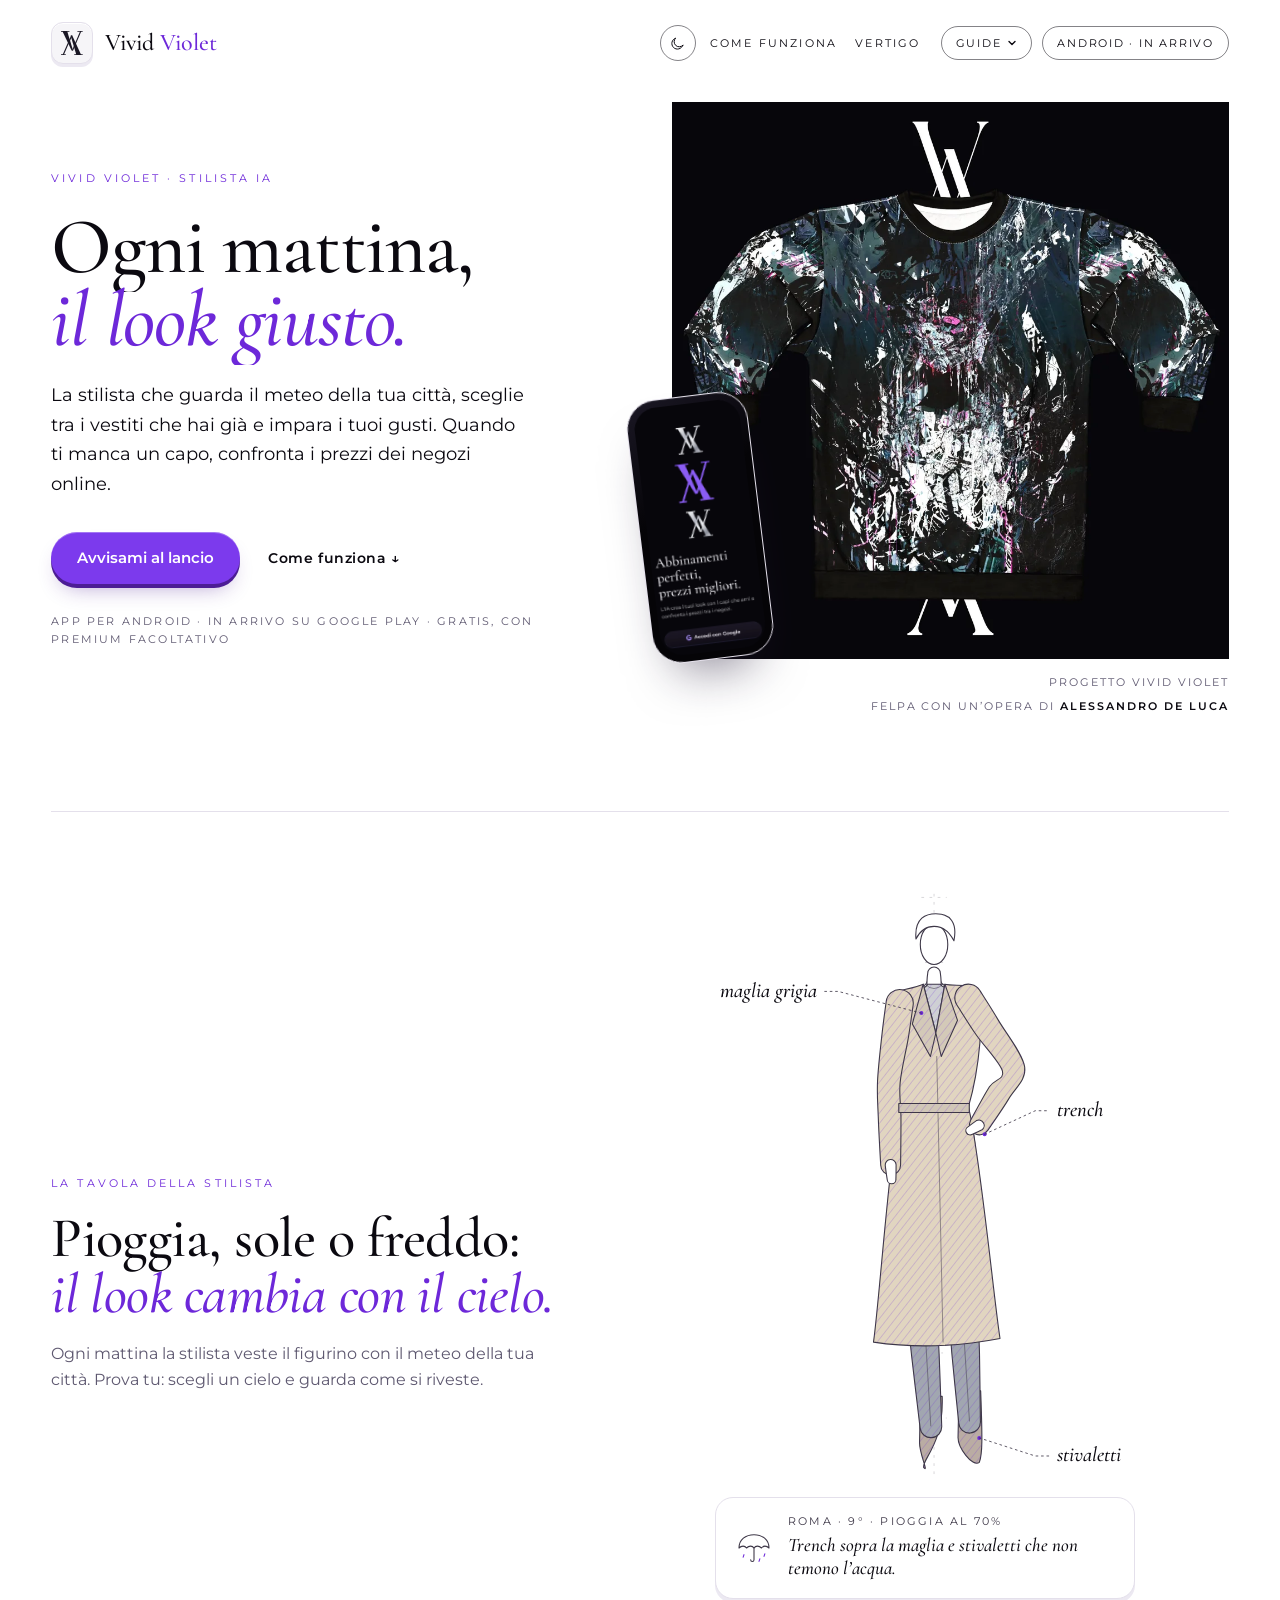
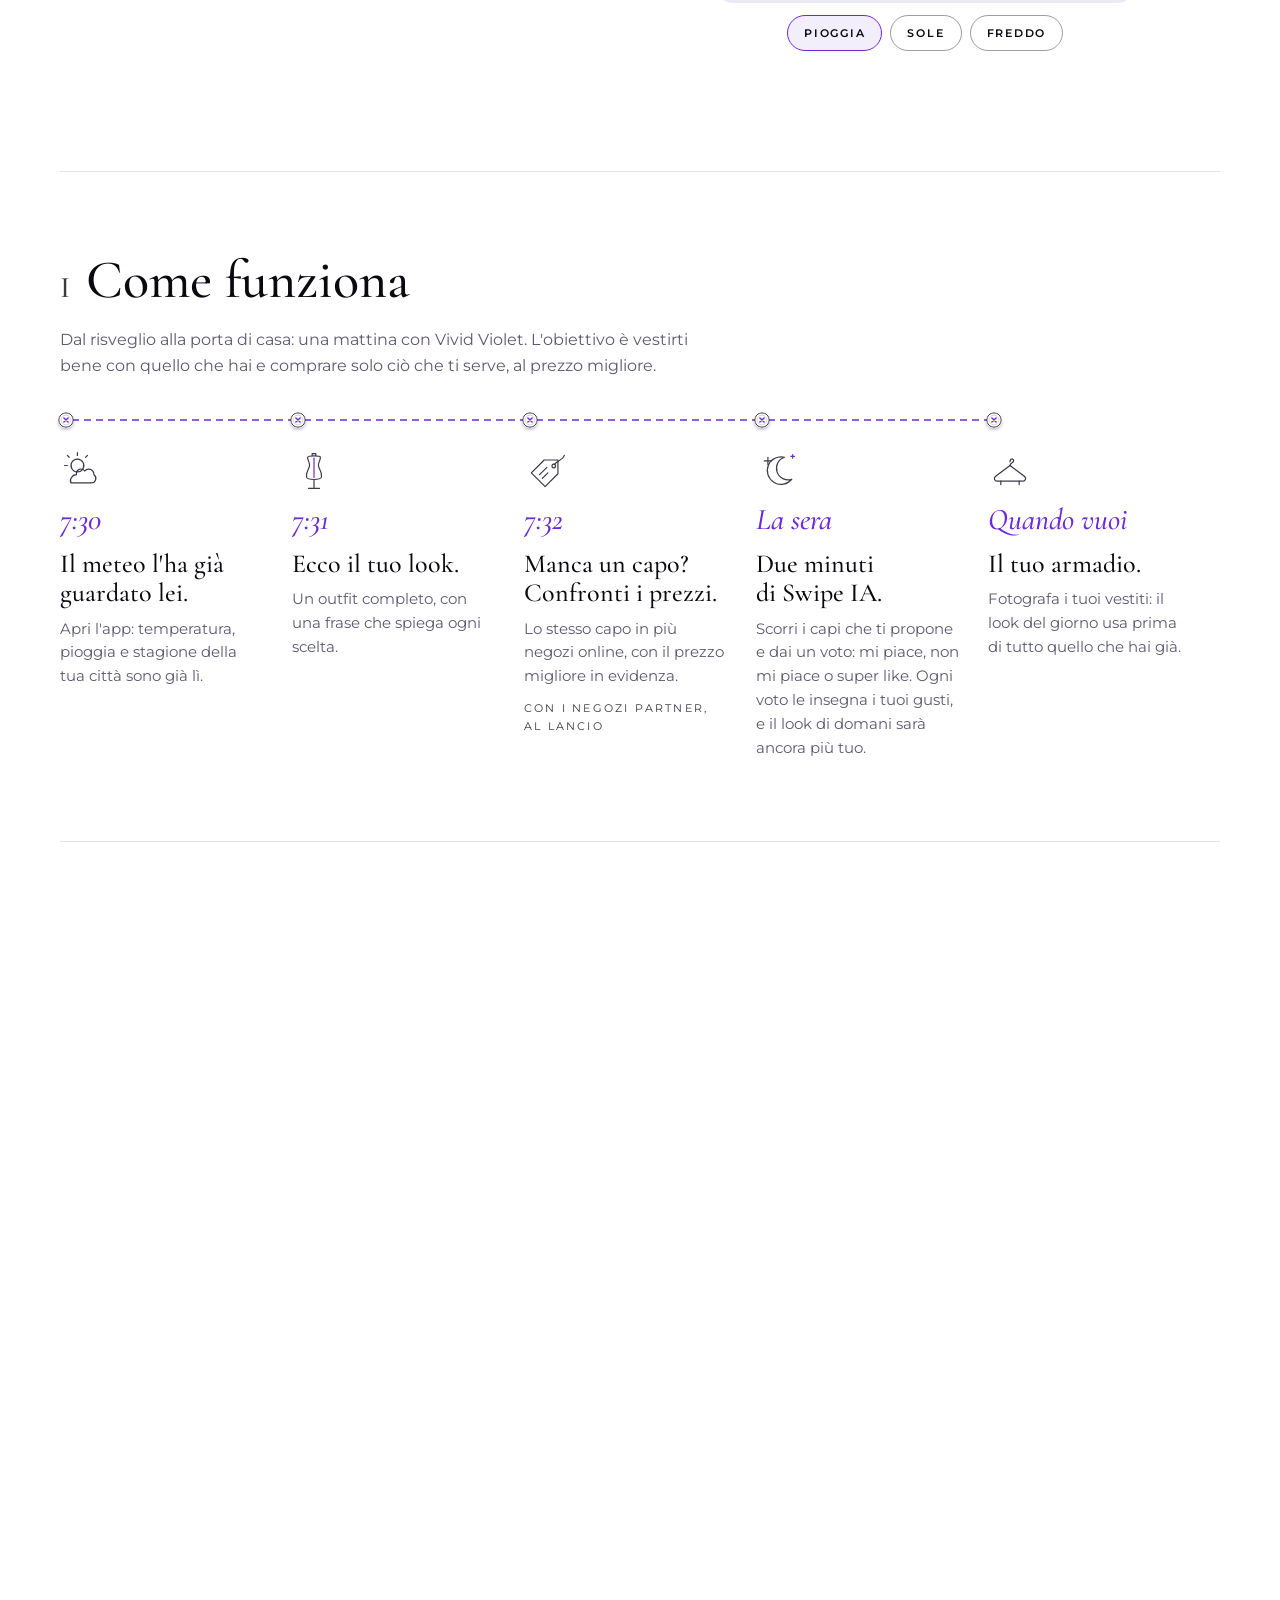
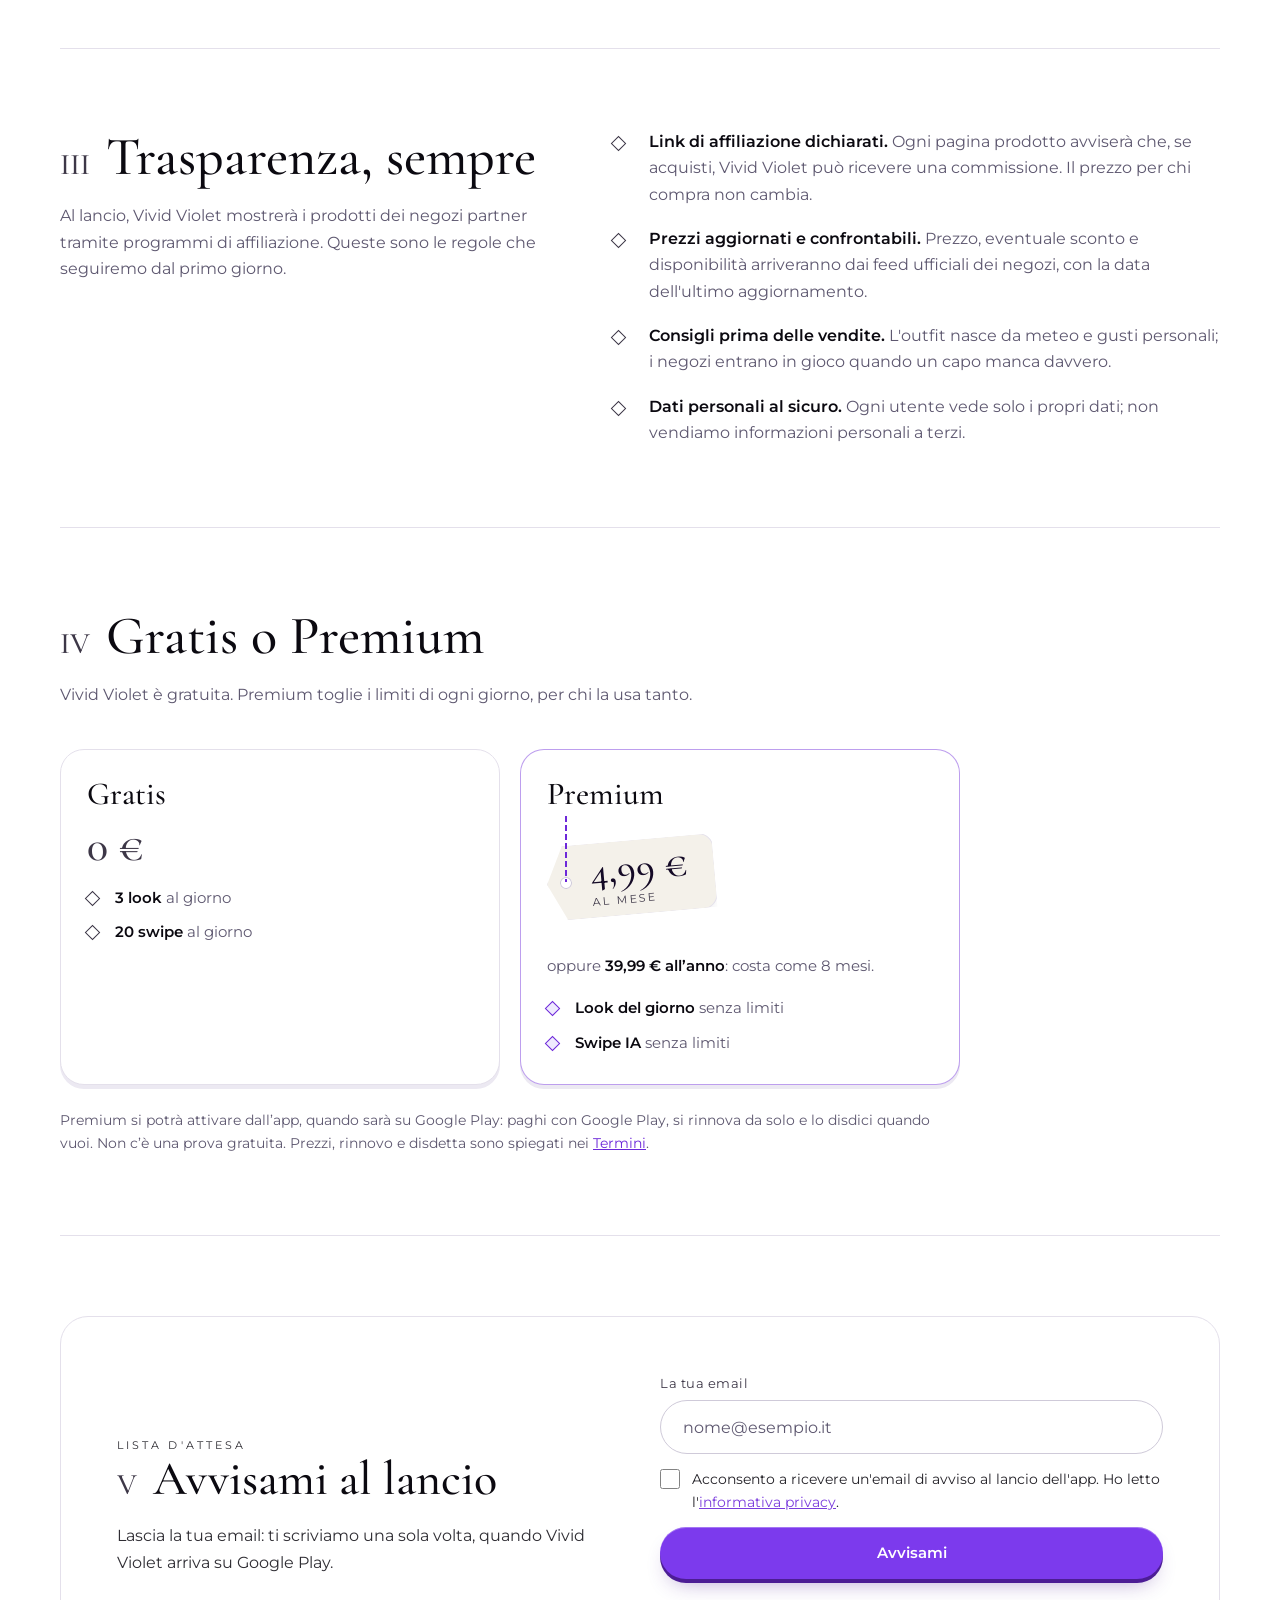
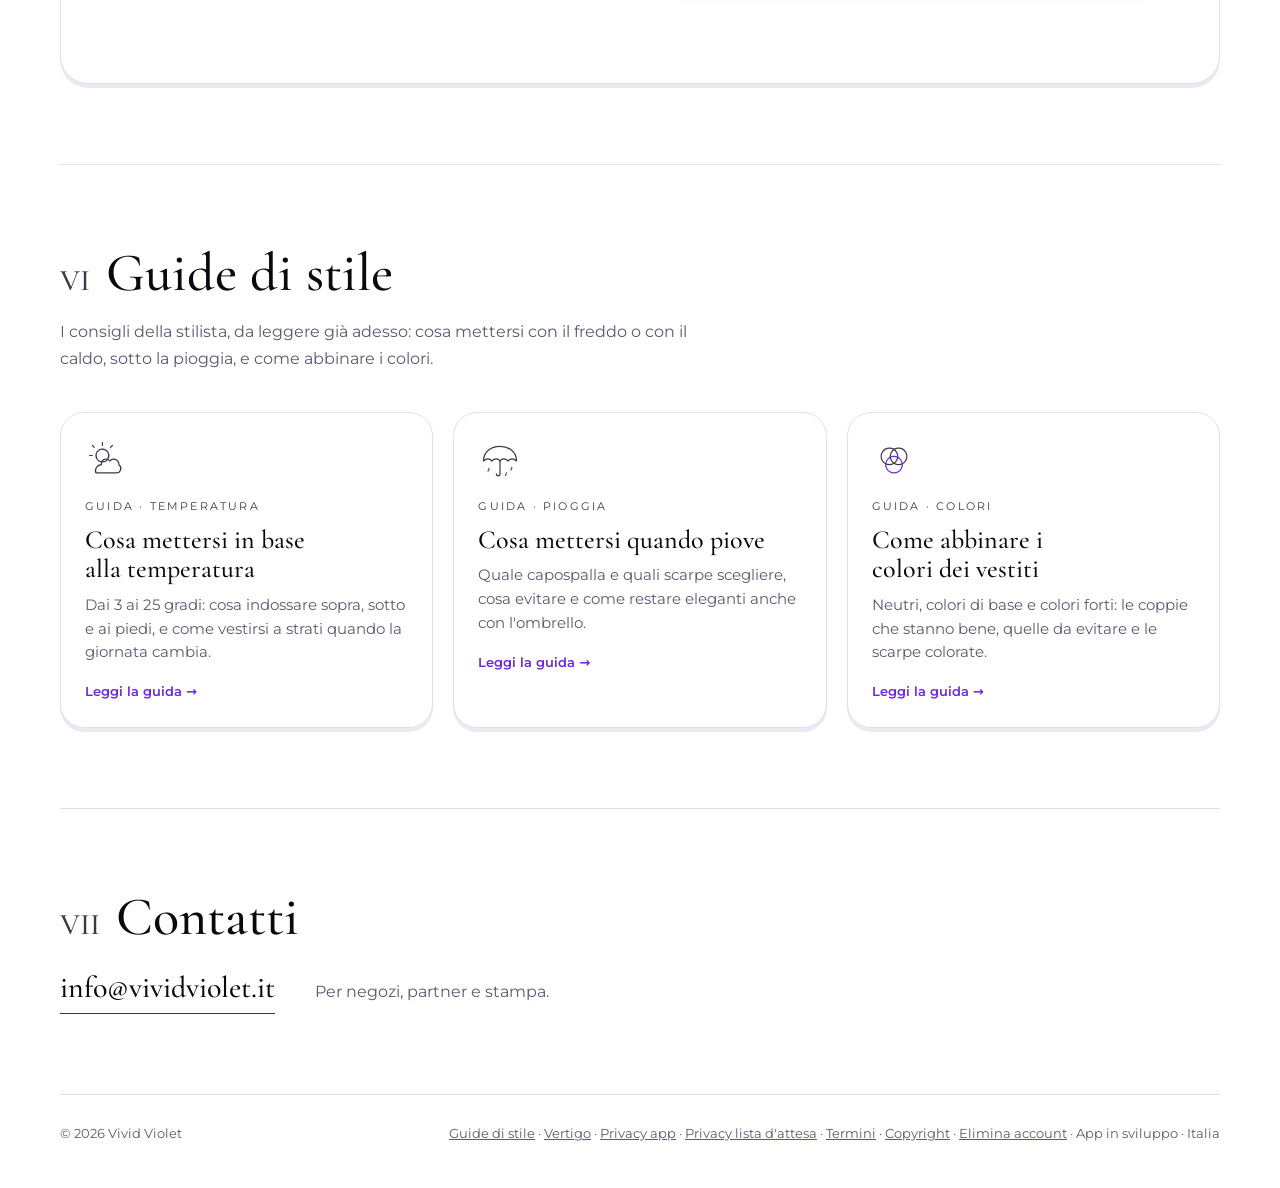
==== index.html @ 3d8d7ebe "Nuovo stile, tappa 1: apertura editoriale con la felpa Pagina più larga (1360 px), barra con "Come f" ====
<!DOCTYPE html>
<html lang="it">
<head>
<meta charset="utf-8">
<meta name="viewport" content="width=device-width, initial-scale=1">
<meta http-equiv="Content-Security-Policy" content="default-src 'self'; script-src 'self'; style-src 'self' 'unsafe-inline'; img-src 'self' data:; font-src 'self'; connect-src 'self' https://uuwzkvhpurxhmwomjzbr.supabase.co; form-action 'self'; base-uri 'self'; object-src 'none'; upgrade-insecure-requests">
<meta name="referrer" content="strict-origin-when-cross-origin">
<!-- Con JavaScript attivo, la cucitura di "Come funziona" parte quando arriva sullo schermo -->
<script src="inizio.js?v=1"></script>
<title>Vivid Violet · Ogni mattina, il look giusto.</title>
<link rel="icon" type="image/png" href="favicon.png">
<meta name="description" content="Vivid Violet è la stilista IA: ogni mattina ti consiglia cosa indossare in base al meteo, ai tuoi gusti e ai capi del tuo armadio. In arrivo su Android.">
<meta name="theme-color" content="#0B0910">
<!-- Modalità giorno/notte: si decide prima di disegnare la pagina (niente lampo) -->
<script src="tema.js?v=1"></script>
<link rel="canonical" href="https://vividviolet.it/">
<!-- Anteprima quando il link viene condiviso (WhatsApp, Instagram, Telegram, Facebook...) -->
<meta property="og:type" content="website">
<meta property="og:site_name" content="Vivid Violet">
<meta property="og:locale" content="it_IT">
<meta property="og:url" content="https://vividviolet.it/">
<meta property="og:title" content="Vivid Violet · Ogni mattina, il look giusto.">
<meta property="og:description" content="La stilista IA che guarda il meteo della tua città, impara i tuoi gusti e confronta i prezzi dei negozi online. App Android in arrivo.">
<meta property="og:image" content="https://vividviolet.it/anteprima.png?v=3">
<meta property="og:image:type" content="image/png">
<meta property="og:image:width" content="1200">
<meta property="og:image:height" content="630">
<meta property="og:image:alt" content="Vivid Violet: Ogni mattina, il look giusto. Accanto, la schermata Look dell'app con il meteo di Roma.">
<meta name="twitter:card" content="summary_large_image">
<!-- Il carattere del titolo grande arriva subito, senza "scatto" -->
<link rel="preload" href="fonts/cormorant-garamond-latin-500-normal.woff2" as="font" type="font/woff2" crossorigin>
<style>
  /* Caratteri ospitati qui (nessuna richiesta a Google Fonts), formato WOFF2 con le sole lettere latine (Fontsource). Licenza OFL: fonts/OFL-*.txt */
  @font-face { font-family: "Cormorant Garamond"; src: url("fonts/cormorant-garamond-latin-500-normal.woff2") format("woff2"); font-weight: 500; font-style: normal; font-display: swap; }
  @font-face { font-family: "Cormorant Garamond"; src: url("fonts/cormorant-garamond-latin-500-italic.woff2") format("woff2"); font-weight: 500; font-style: italic; font-display: swap; }
  @font-face { font-family: "Montserrat"; src: url("fonts/montserrat-latin-400-normal.woff2") format("woff2"); font-weight: 400; font-display: swap; }
  @font-face { font-family: "Montserrat"; src: url("fonts/montserrat-latin-500-normal.woff2") format("woff2"); font-weight: 500; font-display: swap; }
  @font-face { font-family: "Montserrat"; src: url("fonts/montserrat-latin-600-normal.woff2") format("woff2"); font-weight: 600; font-display: swap; }

  /* Gli stessi colori dell'app (src/theme/colors.ts). */
  :root {
    --nero: #0B0910;
    --viola-profondo: #24104D;
    --superficie: rgba(22, 18, 31, 0.72);
    --riquadro-viola: #2E2257;
    --bordo: #2E2742;
    --viola: #8B5CF6;
    --viola-chiaro: #A78BFA;
    --viola-pallido: #C4B5FD;
    --argento: #C8CAD2;
    --testo: #F6F4FA;
    --tenue: #ABA4BC;
    --su-chiaro: #140A26;
    --errore: #F87171;
    --serif: "Cormorant Garamond", "Iowan Old Style", Georgia, serif;
    --sans: "Montserrat", system-ui, -apple-system, "Segoe UI", sans-serif;
    color-scheme: dark;
  }
  * { box-sizing: border-box; }
  html, body { margin: 0; }
  html { scroll-behavior: smooth; }
  body {
    background: #07060A;
    color: var(--testo);
    font-family: var(--sans);
    font-size: 16px;
    line-height: 1.65;
    -webkit-font-smoothing: antialiased;
  }
  a { color: var(--viola-chiaro); }
  a:focus-visible, button:focus-visible, input:focus-visible, summary:focus-visible { outline: 2px solid var(--argento); outline-offset: 3px; }
  /* Al tocco sul telefono: niente riquadro blu di Android e niente attesa del doppio tocco (i pulsanti hanno già il loro effetto) */
  a, button, summary, label, input { touch-action: manipulation; -webkit-tap-highlight-color: transparent; }
  /* "Vai al contenuto": invisibile finché non si preme Tab, poi compare in alto a sinistra */
  .salta { position: absolute; z-index: 50; left: 16px; top: -80px; padding: 10px 18px; border-radius: 999px; background: #100D17; border: 1px solid var(--argento); color: var(--testo); font-size: 14px; font-weight: 600; text-decoration: none; }
  .salta:focus { top: 16px; }
  main:focus { outline: none; }
  img { max-width: 100%; display: block; }
  .pagina { max-width: 1360px; margin: 0 auto; padding: 0 clamp(20px, 4vw, 56px); }
  /* le sezioni restano a misura di lettura; l'apertura e le bande usano tutta la larghezza */
  main > section, footer { max-width: 1160px; margin-left: auto; margin-right: auto; }

  .occhiello { font-size: 11px; letter-spacing: 0.28em; text-transform: uppercase; color: var(--viola-chiaro); margin: 0; }

  /* --- Intestazione --- */
  header.barra { display: flex; justify-content: space-between; align-items: center; gap: 16px; padding: 22px 0; }
  .marchio { display: flex; align-items: center; gap: 12px; color: var(--testo); text-decoration: none; white-space: nowrap; }
  .marchio .tessera { position: relative; overflow: hidden; width: 42px; height: 42px; border-radius: 12px; background: linear-gradient(150deg, #17141F, #030305); border: 1px solid var(--bordo); box-shadow: inset 0 1px 0 rgba(255,255,255,.08), 0 6px 14px -6px #000; display: grid; place-items: center; }
  /* logo in argento metallico (sfumatura "argento" definita nel simbolo in fondo alla pagina) */
  .marchio .tessera svg { height: 24px; width: auto; fill: url(#argento); }
  .marchio .tessera::after { content: ""; position: absolute; inset: -50%; background: linear-gradient(115deg, transparent 44%, rgba(255,255,255,.22) 50%, transparent 56%); transform: translateX(-60%); }
  .marchio .nome { font-family: var(--serif); font-size: 24px; font-weight: 500; }
  .marchio .nome span { color: var(--viola-chiaro); }
  .stato { font-size: 11px; letter-spacing: 0.16em; text-transform: uppercase; color: var(--argento); text-decoration: none; border: 1px solid rgba(200,202,210,.45); border-radius: 999px; padding: 7px 14px; white-space: nowrap; transition: color .2s, border-color .2s; }
  .stato:hover { color: var(--testo); border-color: var(--viola-chiaro); }
  /* Menu "Guide": una pillola che si apre (details/summary, funziona anche senza JavaScript) */
  .navigazione { display: flex; align-items: center; gap: 10px; }
  .menu-guide { position: relative; }
  .menu-guide summary { list-style: none; cursor: pointer; display: inline-flex; align-items: center; gap: 6px; }
  .menu-guide summary::-webkit-details-marker { display: none; }
  .menu-guide summary svg { width: 10px; height: 10px; transition: transform .2s; }
  .menu-guide[open] summary { color: var(--testo); border-color: var(--viola-chiaro); }
  .menu-guide[open] summary svg { transform: rotate(180deg); }
  .tendina { position: absolute; z-index: 20; right: 0; top: calc(100% + 10px); width: 300px; padding: 10px; display: grid; gap: 2px; background: #100D17; border: 1px solid var(--bordo); border-radius: 20px; box-shadow: inset 0 1px 0 rgba(196, 181, 253, .10), 0 24px 40px -16px #000; }
  .tendina a { display: grid; gap: 2px; padding: 10px 12px; border-radius: 12px; color: var(--testo); text-decoration: none; }
  .tendina a:hover, .tendina a:focus-visible { background: rgba(167, 139, 250, .08); }
  .tendina strong { font: 500 19px/1.2 var(--serif); }
  .tendina span { font-size: 12.5px; color: var(--tenue); }
  .tendina .tutte { margin-top: 4px; padding-top: 12px; border-top: 1px solid var(--bordo); border-radius: 0 0 12px 12px; font-size: 13px; font-weight: 600; color: var(--viola-chiaro); }

  /* --- Apertura --- */
  .apertura { padding: 64px 0 40px; display: grid; gap: 22px; max-width: 760px; }
  h1 { font-family: var(--serif); font-weight: 500; margin: 0; font-size: clamp(52px, 9vw, 104px); line-height: 0.95; letter-spacing: -0.01em; text-wrap: balance; }
  h1 em { color: var(--viola-chiaro); }
  .tesi { font-size: 18px; color: var(--testo); opacity: .88; max-width: 38ch; margin: 0; }
  .azioni { display: flex; flex-wrap: wrap; gap: 12px; margin-top: 8px; }
  /* Pulsanti in rilievo: luce sul bordo alto, "spessore" viola sotto; al tocco si abbassano */
  .pulsante { display: inline-flex; align-items: center; justify-content: center; gap: 8px; min-height: 52px; padding: 0 26px; border-radius: 999px; font: 600 15px var(--sans); text-decoration: none; border: 0; cursor: pointer; transition: transform .15s ease, box-shadow .15s ease, filter .2s; }
  .pulsante.pieno { background: linear-gradient(180deg, #BCA6FC 0%, #A78BFA 55%, #9474F5 100%); color: var(--su-chiaro); box-shadow: inset 0 1px 0 rgba(255,255,255,.55), inset 0 -1px 0 rgba(76,29,149,.35), 0 4px 0 #5B3FB8, 0 12px 22px -8px rgba(91,33,182,.7); }
  .pulsante.contorno { border: 1.5px solid var(--viola-chiaro); color: var(--viola-chiaro); background: rgba(167,139,250,.05); box-shadow: inset 0 1px 0 rgba(255,255,255,.06), 0 4px 0 rgba(167,139,250,.28); }
  .pulsante:hover { filter: brightness(1.06); transform: translateY(-1px); }
  .pulsante.pieno:hover { box-shadow: inset 0 1px 0 rgba(255,255,255,.55), inset 0 -1px 0 rgba(76,29,149,.35), 0 5px 0 #5B3FB8, 0 16px 26px -8px rgba(91,33,182,.75); }
  .pulsante.pieno:active { transform: translateY(3px); box-shadow: inset 0 1px 0 rgba(255,255,255,.45), inset 0 -1px 0 rgba(76,29,149,.35), 0 1px 0 #5B3FB8, 0 4px 10px -4px rgba(91,33,182,.6); }
  .pulsante.contorno:active { transform: translateY(3px); box-shadow: 0 1px 0 rgba(167,139,250,.28); }
  .pulsante:disabled { opacity: .6; cursor: progress; transform: none; }

  /* --- I telefoni con le schermate vere --- */
  .telefoni { display: grid; grid-template-columns: repeat(3, 1fr); gap: 28px; padding: 36px 0 72px; align-items: end; }
  /* Telefoni in 3D: ogni telefono ha la sua prospettiva; l'inclinazione
     (--inclina, --gira) la cambia il codice in fondo alla pagina, seguendo
     il mouse o lo scorrimento. */
  .telefono { margin: 0; display: grid; gap: 14px; justify-items: center; perspective: 1400px; }
  .telefono .cornice { position: relative; width: min(300px, 100%); aspect-ratio: 9 / 19.5; border-radius: 40px; padding: 10px; background: linear-gradient(150deg, #1A1724, #050407 40%); border: 1px solid var(--bordo); box-shadow: inset 0 1px 0 rgba(255,255,255,.07), 0 50px 80px -30px rgba(0,0,0,.95); transform: rotateX(var(--inclina, 0deg)) rotateY(var(--gira, 0deg)); transition: transform .35s cubic-bezier(.2,.7,.2,1); }
  /* riflesso sul vetro, che scorre con l'inclinazione */
  .telefono .cornice::after { content: ""; position: absolute; inset: 0; border-radius: inherit; pointer-events: none; background: linear-gradient(110deg, rgba(255,255,255,0) 35%, rgba(255,255,255,.08) 47%, rgba(255,255,255,0) 60%); background-size: 260% 100%; background-position: var(--gx, 35%) 0; transition: background-position .35s; }
  .telefono:nth-child(2) .cornice { top: -28px; }
  .telefono .schermo { width: 100%; height: 100%; border-radius: 31px; overflow: hidden; background: linear-gradient(180deg, #07060A, var(--viola-profondo)); display: grid; place-items: center; }
  .telefono .schermo img { width: 100%; height: 100%; object-fit: cover; object-position: top; }
  .telefono .schermo svg { width: 64px; fill: var(--viola); opacity: .5; }
  .telefono figcaption { font-size: 12px; letter-spacing: .2em; text-transform: uppercase; color: var(--argento); }

  /* --- Apertura a due colonne su computer: il titolo e la tavola col figurino --- */

  /* --- Sezioni --- */
  section { padding: 80px 0; border-top: 1px solid var(--bordo); }
  .titolo-sezione { display: flex; align-items: baseline; gap: 16px; margin-bottom: 14px; }
  .titolo-sezione .num { font-family: var(--serif); font-size: 30px; color: var(--argento); }
  h2 { font-family: var(--serif); font-weight: 500; font-size: clamp(36px, 5vw, 54px); line-height: 1.05; margin: 0; text-wrap: balance; }
  .intro { color: var(--tenue); max-width: 60ch; margin: 0 0 40px; }
  /* "Come funziona": la mattina come linea del tempo (orizzontale su computer, verticale sul telefono).
     La linea è una cucitura tratteggiata; ogni momento è un bottone d'argento cucito con filo viola
     e ha un'icona a matita. L'ultimo momento chiude la linea. */
  .mattina { list-style: none; margin: 0; padding: 0; display: grid; grid-template-columns: repeat(5, 1fr); }
  .momento { position: relative; display: grid; gap: 10px; align-content: start; padding: 30px 28px 0 0; }
  .momento::after { content: ""; position: absolute; left: 0; right: 0; top: 0; height: 1.5px; background: repeating-linear-gradient(90deg, var(--viola-chiaro) 0 7px, transparent 7px 12px); }
  .momento:last-child::after { display: none; }
  .momento::before { content: ""; position: absolute; z-index: 1; left: -2px; top: -7px; width: 16px; height: 16px; border-radius: 50%; box-shadow: 0 2px 4px rgba(0,0,0,.7); background: url("data:image/svg+xml,%3Csvg xmlns='http://www.w3.org/2000/svg' viewBox='0 0 16 16'%3E%3Ccircle cx='8' cy='8' r='7.2' fill='%2316131F' stroke='%23C8CAD2' stroke-width='1'/%3E%3Ccircle cx='8' cy='8' r='4.8' fill='none' stroke='%23C8CAD2' stroke-opacity='.35' stroke-width='.6'/%3E%3Cpath d='M5.9 5.9 10.1 10.1M10.1 5.9 5.9 10.1' stroke='%23A78BFA' stroke-width='1.4' stroke-linecap='round'/%3E%3C/svg%3E") center / contain no-repeat; }
  .schizzo { width: 44px; height: 44px; margin-bottom: 2px; overflow: visible; }
  .schizzo .t { fill: none; stroke: var(--argento); stroke-width: 1.3; stroke-linecap: round; stroke-linejoin: round; }
  .schizzo .t.viola { stroke: var(--viola-chiaro); }
  .momento .ora { font-family: var(--serif); font-style: italic; font-size: 30px; line-height: 1; color: var(--viola-chiaro); }
  .momento h3 { margin: 4px 0 0; font-family: var(--serif); font-weight: 500; font-size: 26px; line-height: 1.12; text-wrap: balance; }
  .momento p { margin: 0; color: var(--tenue); font-size: 14.5px; }
  .presto { font-size: 11px; letter-spacing: .2em; text-transform: uppercase; color: var(--argento); }

  /* Guide di stile: tre riquadri in rilievo con un'icona a matita */
  .guide { display: grid; grid-template-columns: repeat(3, 1fr); gap: 20px; }
  .guida { display: grid; align-content: start; gap: 10px; padding: 26px 24px 24px; border-radius: 24px; background: #100D17; border: 1px solid var(--bordo); box-shadow: inset 0 1px 0 rgba(196, 181, 253, .10), 0 4px 0 #0C0A12; color: var(--testo); text-decoration: none; transition: transform .2s ease, border-color .2s; }
  .guida:hover { transform: translateY(-3px); border-color: rgba(167, 139, 250, .55); }
  @media (prefers-reduced-motion: reduce) { .guida, .pulsante { transition: none; } .guida:hover, .pulsante:hover { transform: none; } }
  .guida .schizzo { margin-bottom: 4px; }
  .guida h3 { margin: 0; font: 500 26px/1.12 var(--serif); text-wrap: balance; }
  .guida p { margin: 0; color: var(--tenue); font-size: 14.5px; }
  .guida .leggi { margin-top: 6px; font-size: 13px; font-weight: 600; color: var(--viola-chiaro); }

  .trasparenza { display: grid; grid-template-columns: .9fr 1.1fr; gap: 56px; }
  .regole { list-style: none; margin: 0; padding: 0; display: grid; gap: 18px; }
  .regole li { display: grid; grid-template-columns: 22px 1fr; gap: 14px; }
  .regole li::before { content: ""; width: 9px; height: 9px; margin-top: 9px; border: 1px solid var(--argento); transform: rotate(45deg); }
  .regole strong { font-weight: 600; }
  .regole span { color: var(--tenue); }

  /* --- Lista d'attesa --- */
  .attesa { background: #100D17; border: 1px solid var(--bordo); box-shadow: inset 0 1px 0 rgba(196, 181, 253, .10); border-radius: 28px; padding: clamp(28px, 5vw, 56px); display: grid; grid-template-columns: 1fr 1fr; gap: 40px; align-items: center; }
  .attesa h2 { font-size: clamp(34px, 4.5vw, 48px); }
  .attesa p { color: var(--testo); opacity: .85; margin: 12px 0 0; }
  form { display: grid; gap: 14px; }
  label.campo { display: grid; gap: 6px; font-size: 13px; color: var(--argento); letter-spacing: .04em; }
  input[type="email"] { min-height: 54px; border-radius: 999px; border: 1px solid var(--bordo); background: rgba(11,9,16,.6); color: var(--testo); font: 400 16px var(--sans); padding: 0 22px; }
  input[type="email"]::placeholder { color: var(--tenue); opacity: 1; }
  .consenso { display: grid; grid-template-columns: 22px 1fr; gap: 10px; font-size: 13.5px; color: var(--testo); opacity: .9; align-items: start; }
  .consenso input { width: 20px; height: 20px; margin: 1px 0 0; accent-color: var(--viola-chiaro); }
  .trappola { position: absolute; left: -10000px; width: 1px; height: 1px; overflow: hidden; }
  .esito { min-height: 22px; margin: 0; font-size: 14px; }
  .esito.ok { color: var(--viola-pallido); }
  .esito.errore { color: var(--errore); }

  /* --- Contatti e piede --- */
  .contatti { display: flex; flex-wrap: wrap; gap: 16px 40px; align-items: baseline; }
  .contatti .mail { font-family: var(--serif); font-size: 30px; color: var(--testo); text-decoration: none; border-bottom: 1px solid var(--argento); }
  footer { padding: 28px 0 44px; border-top: 1px solid var(--bordo); color: var(--tenue); font-size: 13px; display: flex; flex-wrap: wrap; gap: 8px 24px; justify-content: space-between; }
  footer a { color: var(--tenue); }

  /* --- Pulsante sole/luna (compare solo con JavaScript attivo) --- */
  .tema { display: inline-grid; place-items: center; flex: none; width: 36px; height: 36px; padding: 0; border-radius: 50%; border: 1px solid rgba(200,202,210,.45); background: transparent; color: var(--argento); cursor: pointer; transition: color .2s, border-color .2s; }
  .tema[hidden] { display: none; }
  .tema:hover { color: var(--testo); border-color: var(--viola-chiaro); }
  .tema svg { width: 17px; height: 17px; fill: none; stroke: currentColor; stroke-width: 1.4; stroke-linecap: round; stroke-linejoin: round; }
  .tema .luna { display: none; }
  html[data-tema="giorno"] .tema .sole { display: none; }
  html[data-tema="giorno"] .tema .luna { display: block; }

  /* --- Modalità giorno: bianco come colore principale, nero e viola per pulsanti e dettagli.
         I telefoni restano scuri: sono le schermate vere dell'app. --- */
  html[data-tema="giorno"] {
    color-scheme: light;
    --testo: #0B0910;
    --tenue: #5E5870;
    --argento: #3D3747;
    --viola-chiaro: #6D28D9;
    --viola-pallido: #5B21B6;
    --bordo: #E4E0EB;
    --errore: #B91C1C;
    --su-chiaro: #FFFFFF;
  }
  html[data-tema="giorno"] body { background: #FFFFFF; }
  html[data-tema="giorno"] .marchio .tessera { background: #F6F5F8; border-color: #E4E0EB; box-shadow: inset 0 1px 0 #FFFFFF, 0 3px 0 #ECE9F2; }
  html[data-tema="giorno"] .marchio .tessera svg { fill: #1A1724; }
  html[data-tema="giorno"] .stato, html[data-tema="giorno"] .tema { color: var(--testo); border-color: rgba(11,9,16,.5); }
  html[data-tema="giorno"] .stato:hover, html[data-tema="giorno"] .tema:hover, html[data-tema="giorno"] .menu-guide[open] summary { border-color: var(--viola-chiaro); }
  html[data-tema="giorno"] .tendina { background: #FFFFFF; box-shadow: 0 4px 0 #ECE9F2, 0 24px 40px -20px rgba(30,20,50,.25); }
  html[data-tema="giorno"] .pulsante.pieno { background: #7C3AED; box-shadow: inset 0 1px 0 rgba(255,255,255,.3), 0 4px 0 #4C1D95, 0 12px 22px -10px rgba(76,29,149,.45); }
  html[data-tema="giorno"] .pulsante.pieno:hover { box-shadow: inset 0 1px 0 rgba(255,255,255,.3), 0 5px 0 #4C1D95, 0 16px 26px -10px rgba(76,29,149,.5); }
  html[data-tema="giorno"] .pulsante.pieno:active { box-shadow: inset 0 1px 0 rgba(255,255,255,.3), 0 1px 0 #4C1D95, 0 4px 10px -4px rgba(76,29,149,.4); }
  html[data-tema="giorno"] .pulsante.contorno { border-color: #0B0910; color: #0B0910; background: #FFFFFF; box-shadow: 0 4px 0 #0B0910; }
  html[data-tema="giorno"] .pulsante.contorno:active { box-shadow: 0 1px 0 #0B0910; }
  html[data-tema="giorno"] .telefono .cornice { box-shadow: inset 0 1px 0 rgba(255,255,255,.07), 0 40px 60px -30px rgba(30,20,50,.5); }
  html[data-tema="giorno"] .momento::before { background-image: url("data:image/svg+xml,%3Csvg xmlns='http://www.w3.org/2000/svg' viewBox='0 0 16 16'%3E%3Ccircle cx='8' cy='8' r='7.2' fill='%23FFFFFF' stroke='%233D3747' stroke-width='1'/%3E%3Ccircle cx='8' cy='8' r='4.8' fill='none' stroke='%233D3747' stroke-opacity='.35' stroke-width='.6'/%3E%3Cpath d='M5.9 5.9 10.1 10.1M10.1 5.9 5.9 10.1' stroke='%236D28D9' stroke-width='1.4' stroke-linecap='round'/%3E%3C/svg%3E"); box-shadow: 0 2px 3px rgba(30,20,50,.25); }
  html[data-tema="giorno"] .guida { background: #FFFFFF; box-shadow: 0 4px 0 #ECE9F2; }
  html[data-tema="giorno"] .guida:hover { border-color: rgba(109,40,217,.5); }
  html[data-tema="giorno"] .attesa { background: #FFFFFF; box-shadow: 0 4px 0 #ECE9F2; }
  html[data-tema="giorno"] input[type="email"] { background: #FFFFFF; border-color: #CFCAD9; }
  html[data-tema="giorno"] .salta { background: #FFFFFF; }
  html[data-tema="giorno"] .tesi { opacity: 1; }

  /* --- La tavola dell'apertura: il figurino che si disegna e si veste col meteo (eroe.js, scripts/figurino-sito.mjs nell'app) --- */
  :root { --pagina: #07060A; }
  html[data-tema="giorno"] { --pagina: #FFFFFF; }
  .tavola-eroe { margin: 0; display: grid; justify-items: center; gap: 16px; padding: 8px 0 32px; }
  .tavola-eroe .foglio { width: min(470px, 100%); perspective: 1200px; }
  .tavola { display: block; width: 100%; height: auto; overflow: visible; transform: rotateX(var(--inclina, 0deg)) rotateY(var(--gira, 0deg)); transition: transform .5s cubic-bezier(.2,.7,.2,1); }
  .tavola .t { fill: var(--pagina); stroke: var(--argento); stroke-width: 1.2; stroke-linejoin: round; stroke-linecap: round; }
  .tavola .capo { fill: color-mix(in srgb, var(--c) 42%, var(--pagina)); }
  .tavola .trama { fill: url(#tratteggio); stroke: none; }
  .tavola .linea { fill: none; stroke: var(--argento); stroke-width: 1; stroke-opacity: .55; stroke-linecap: round; }
  #tratteggio line { stroke: var(--viola-chiaro); stroke-width: 1; stroke-opacity: .42; }
  .tavola .nota circle { fill: var(--viola-chiaro); }
  .tavola .nota path { fill: none; stroke: var(--argento); stroke-width: .9; stroke-dasharray: 2 4; stroke-linecap: round; }
  .tavola .nota text { font: italic 500 23px var(--serif); fill: var(--testo); }
  .look.spento { opacity: 0; visibility: hidden; }
  .tavola .griglia path { fill: none; stroke: var(--argento); stroke-width: .8; stroke-opacity: .28; stroke-dasharray: 3 6; }
  html.anima-eroe .tavola .griglia { opacity: 0; transition: opacity 1.2s ease; }
  html.anima-eroe .tavola .griglia.fatto { opacity: 1; }
  .cartellino { display: grid; grid-template-columns: auto 1fr; gap: 4px 14px; align-items: center; width: min(420px, 100%); padding: 14px 18px; border-radius: 18px; background: #100D17; border: 1px solid var(--bordo); box-shadow: inset 0 1px 0 rgba(196,181,253,.10), 0 4px 0 #0C0A12; }
  html[data-tema="giorno"] .cartellino { background: #FFFFFF; box-shadow: 0 4px 0 #ECE9F2; }
  .cartellino .icona { grid-row: span 2; width: 40px; height: 40px; margin: 0; }
  .cartellino .icona[hidden] { display: none; }
  .cartellino .testi { display: grid; gap: 2px; }
  .cartellino .dove { font-size: 11px; letter-spacing: .2em; text-transform: uppercase; color: var(--argento); }
  .cartellino .frase { font: italic 500 19px/1.25 var(--serif); color: var(--testo); }
  .scegli { display: flex; gap: 8px; }
  .scegli button { min-height: 36px; padding: 0 16px; border-radius: 999px; border: 1px solid rgba(200,202,210,.45); background: transparent; color: var(--argento); font: 600 11px var(--sans); letter-spacing: .16em; text-transform: uppercase; cursor: pointer; touch-action: manipulation; transition: color .2s, border-color .2s, background-color .2s; }
  .scegli button:hover { color: var(--testo); border-color: var(--viola-chiaro); }
  .scegli button[aria-pressed="true"] { color: var(--testo); border-color: var(--viola-chiaro); background: rgba(167,139,250,.10); }
  html[data-tema="giorno"] .scegli button { border-color: rgba(11,9,16,.4); color: var(--testo); }
  html[data-tema="giorno"] .scegli button[aria-pressed="true"] { border-color: var(--viola-chiaro); background: rgba(109,40,217,.08); }
  /* Animazione: solo con JavaScript (classe anima-eroe) e senza "riduci animazioni" */
  html.anima-eroe .tavola .disegna { stroke-dasharray: 1 1; stroke-dashoffset: 1; fill-opacity: 0; transition: stroke-dashoffset var(--d, 1s) cubic-bezier(.55,.1,.35,1) var(--r, 0s), fill-opacity .6s ease calc(var(--r, 0s) + var(--d, 1s) * .7); }
  html.anima-eroe .tavola .fatto .disegna { stroke-dashoffset: 0; fill-opacity: 1; }
  html.anima-eroe .tavola .nota { opacity: 0; transition: opacity .6s ease var(--r, 1.5s); }
  html.anima-eroe .tavola .fatto .nota { opacity: 1; }
  html.anima-eroe .look { transition: opacity .4s ease, visibility 0s; }
  html.anima-eroe .look.spento { transition: opacity .4s ease, visibility 0s .4s; }
  html.anima-eroe .look.spento .disegna, html.anima-eroe .look.spento .nota { transition: none; }
  html.anima-eroe.fermo .tavola, html.anima-eroe.fermo .tavola * { transition: none !important; }
  @media (max-width: 920px) { .tavola-eroe .foglio { width: min(420px, 100%); } }

  /* =====================================================================
     Apertura editoriale (Vogue + un tocco di Apple): titolo grande a sinistra,
     la felpa a destra con l'app "in mano", il figurino in una banda sotto.
     ===================================================================== */
  .voce { position: relative; font-size: 11px; letter-spacing: .2em; text-transform: uppercase; color: var(--argento); text-decoration: none; padding: 6px 4px; white-space: nowrap; }
  .voce, .link-scendi { background: linear-gradient(currentColor, currentColor) 0 100% / 0 1px no-repeat; transition: background-size .35s cubic-bezier(.2,.7,.2,1), color .2s; }
  .voce:hover, .voce:focus-visible, .link-scendi:hover, .link-scendi:focus-visible { background-size: 100% 1px; color: var(--testo); }
  .navigazione .voce + .menu-guide { margin-left: 6px; }

  .eroe { display: grid; gap: 40px; padding: 24px 0 72px; }
  .apertura { padding: 32px 0 0; display: grid; gap: 24px; max-width: 640px; }
  h1 { font-size: clamp(54px, 6.2vw, 108px); line-height: .92; letter-spacing: -.015em; }
  .riga-titolo { display: block; overflow: hidden; padding-bottom: .1em; margin-bottom: -.1em; }
  .riga-titolo > * { display: block; }
  .tesi { font-size: 18px; max-width: 40ch; }
  .azioni { align-items: center; gap: 28px; }
  .link-scendi { font: 600 14px var(--sans); letter-spacing: .04em; color: var(--argento); text-decoration: none; padding: 6px 0; }
  .nota-eroe { margin: 4px 0 0; font-size: 11px; letter-spacing: .2em; text-transform: uppercase; color: var(--tenue); }

  .scatto { position: relative; margin: 0; }
  .scatto .foto { overflow: hidden; background: #07060A; aspect-ratio: 1; }
  .scatto .foto img { width: 100%; height: 100%; object-fit: cover; }
  .scatto figcaption { display: flex; justify-content: space-between; gap: 16px; flex-wrap: wrap; margin-top: 14px; font-size: 11px; letter-spacing: .18em; text-transform: uppercase; color: var(--tenue); }
  .scatto figcaption strong { color: var(--testo); font-weight: 600; }
  /* l'app appoggiata sulla foto: un telefono vero, leggermente girato */
  .app-in-mano { position: absolute; left: -6%; bottom: 9%; width: clamp(120px, 22%, 200px); rotate: -7deg; }
  .app-in-mano .cornice { aspect-ratio: 9 / 19.5; border-radius: 30px; padding: 7px; background: linear-gradient(150deg, #1A1724, #050407 40%); border: 1px solid var(--bordo); box-shadow: inset 0 1px 0 rgba(255,255,255,.10), 0 3px 0 #1C1826, 0 40px 60px -24px rgba(0,0,0,.9); }
  .app-in-mano .schermo { width: 100%; height: 100%; border-radius: 23px; overflow: hidden; background: #07060A; display: grid; place-items: center; }
  .app-in-mano .schermo img { width: 100%; height: 100%; object-fit: cover; object-position: top; }
  .app-in-mano .schermo svg { width: 48px; fill: var(--viola); opacity: .5; }

  /* la banda della tavola: testo a sinistra, figurino a destra, a tutta larghezza */
  .banda-tavola { display: grid; gap: 24px; align-items: center; padding: 72px 0 88px; border-top: 1px solid var(--bordo); }
  .testo-tavola { display: grid; gap: 18px; max-width: 520px; }
  .frase-tavola { margin: 0; font: 500 clamp(36px, 4.4vw, 64px)/1 var(--serif); letter-spacing: -.01em; text-wrap: balance; }
  .frase-tavola em { color: var(--viola-chiaro); }
  .testo-tavola .intro { margin: 0; }

  @media (min-width: 921px) {
    .eroe { grid-template-columns: minmax(0, 1fr) minmax(0, 1fr); gap: clamp(40px, 5vw, 88px); align-items: center; padding: 16px 0 96px; }
    .apertura { padding: 0; }
    /* la didascalia sta a destra, lontana dal telefono appoggiato a sinistra */
    .scatto figcaption { flex-direction: column; align-items: flex-end; gap: 6px; text-align: right; }
    .banda-tavola { grid-template-columns: minmax(0, 5fr) minmax(0, 6fr); gap: clamp(40px, 5vw, 88px); }
  }
  @media (max-width: 920px) {
    /* sul telefono la foto va da bordo a bordo, il telefono resta appoggiato in basso */
    .scatto { margin: 0 calc(-1 * clamp(20px, 4vw, 56px)); }
    .scatto figcaption { padding: 0 clamp(20px, 4vw, 56px); }
    .app-in-mano { left: 5%; bottom: -2%; width: 27%; }
    /* la didascalia a destra, accanto al telefono appoggiato in basso a sinistra */
    .scatto figcaption { flex-direction: column; align-items: flex-end; gap: 6px; text-align: right; padding-left: 38%; margin-top: 16px; }
    .voce { display: none; }
  }
  html[data-tema="giorno"] .voce, html[data-tema="giorno"] .link-scendi { color: var(--testo); }
  html[data-tema="giorno"] .app-in-mano .cornice { box-shadow: inset 0 1px 0 rgba(255,255,255,.07), 0 30px 50px -24px rgba(30,20,50,.55); }

  /* Movimento: il titolo sale riga per riga, la foto si posa, l'app arriva per ultima.
     Scorrendo, la foto si sposta appena (parallasse leggero). Con "riduci animazioni" è tutto fermo. */
  @media (prefers-reduced-motion: no-preference) {
    .riga-titolo > * { animation: sale-riga .8s cubic-bezier(.2,.7,.2,1) both; }
    .riga-titolo + .riga-titolo > * { animation-delay: .12s; }
    /* solo uno spostamento, senza dissolvenza: il testo è subito leggibile (e la pagina risulta veloce) */
    .apertura .tesi, .apertura .azioni, .apertura .nota-eroe { animation: compare .8s cubic-bezier(.2,.7,.2,1) .2s both; }
    .scatto .foto { animation: posa 1.4s cubic-bezier(.2,.7,.2,1) both; }
    .app-in-mano { animation: arriva 1s cubic-bezier(.2,.7,.2,1) .55s both; }
    @keyframes sale-riga { from { translate: 0 105%; } }
    @keyframes compare { from { translate: 0 14px; } }
    @keyframes posa { from { opacity: 0; translate: 0 16px; } } /* niente ingrandimento: sul telefono uscirebbe dai bordi */
    @keyframes arriva { from { opacity: 0; translate: 0 40px; } }
    @supports (animation-timeline: view()) {
      .scatto .foto img { animation: parallasse linear both; animation-timeline: view(); animation-range: cover 0% cover 100%; }
      @keyframes parallasse { from { translate: 0 -3%; scale: 1.08; } to { translate: 0 3%; scale: 1.08; } }
    }
  }

  /* --- La moda incontra l'arte: la copertina di Vertigo, che segue il mouse (arte.js) --- */
  /* la sezione si prepara (e scarica le immagini) solo quando ci si avvicina */
  #arte { content-visibility: auto; contain-intrinsic-size: auto 820px; }
  .vetrina { display: grid; grid-template-columns: minmax(0, 1fr) minmax(0, 440px); gap: 56px; align-items: center; }
  .vetrina .occhiello-vertigo { margin: 0 0 14px; font-size: 11px; letter-spacing: .28em; text-transform: uppercase; color: var(--argento); }
  .vetrina .occhiello-vertigo span { color: #8DB2E3; }
  html[data-tema="giorno"] .vetrina .occhiello-vertigo span { color: #2F609E; }
  .vetrina .intro { margin-bottom: 28px; }
  /* La copertina è un oggetto: resta "di carta" anche di notte, con il blu del numero */
  .rivista { display: block; perspective: 1400px; text-decoration: none; border-radius: 4px; }
  .copertina { container-type: inline-size; display: grid; gap: 0; padding: 3.4cqw 3.4cqw 3.6cqw; background: #F1F1F1; color: #2F2F2F; border-radius: 3px; box-shadow: 1px 0 0 #D9D9DC, 2px 0 0 #CFCFD3, 3px 0 0 #C4C4C9, 0 50px 70px -36px rgba(0,0,0,.95); transform: rotateY(var(--gira, -9deg)) rotateX(var(--inclina, 3deg)); transition: transform .5s cubic-bezier(.2,.7,.2,1); }
  html[data-tema="giorno"] .copertina { box-shadow: 1px 0 0 #E4E4E7, 2px 0 0 #DADADE, 3px 0 0 #D0D0D5, 0 40px 60px -34px rgba(30,20,50,.45); }
  .rivista:hover .copertina, .rivista:focus-visible .copertina { --gira: -3deg; --inclina: 1deg; }
  .testata-mini { margin: 0; font: 500 24cqw/.8 var(--serif); text-transform: uppercase; letter-spacing: -.012em; text-align: center; white-space: nowrap; }
  .testata-mini .v { color: #4F84C4; }
  .riga-mini { display: grid; grid-template-columns: repeat(4, 1fr); margin: 4.4cqw 0; padding: 0; list-style: none; text-align: center; font: 600 2.6cqw/1 var(--sans); }
  .riga-mini li:first-child { color: #4F84C4; }
  .riga-mini li:nth-child(2) { text-decoration: underline; text-underline-offset: .3em; }
  .opera-mini { overflow: hidden; aspect-ratio: 1316 / 1511; background: #0A1424; }
  .opera-mini img { width: 100%; height: 100%; object-fit: cover; transform-origin: 62% 58%; }
  .arte-firma { margin: 22px 0 0; color: var(--tenue); font-size: 12px; letter-spacing: .16em; text-transform: uppercase; }
  .arte-firma strong { color: var(--testo); font-weight: 600; }

  @media (max-width: 920px) {
    #arte { contain-intrinsic-size: auto 980px; }
    .vetrina { grid-template-columns: 1fr; gap: 40px; }
    .lato-copertina { width: min(420px, 100%); }
  }
  @media (prefers-reduced-motion: reduce) { .copertina { transition: none; } }
  @media (prefers-reduced-motion: no-preference) {
    /* l'opera sprofonda nella copertina mentre scorri, come sulla pagina di Vertigo */
    @supports (animation-timeline: view()) {
      .opera-mini img { animation: sprofonda-mini linear both; animation-timeline: view(); animation-range: cover 0% cover 100%; }
      @keyframes sprofonda-mini { from { transform: scale(1.3) rotate(-1.5deg); } to { transform: scale(1) rotate(0deg); } }
    }
  }

  /* --- Gratis o Premium: il prezzo è un cartellino da sarta appeso a un filo viola --- */
  .piani { display: grid; grid-template-columns: 1fr 1fr; gap: 20px; max-width: 900px; }
  .piano { position: relative; display: grid; align-content: start; gap: 14px; padding: 28px 26px; border-radius: 24px; background: #100D17; border: 1px solid var(--bordo); box-shadow: inset 0 1px 0 rgba(196,181,253,.10), 0 4px 0 #0C0A12; }
  .piano h3 { margin: 0; font: 500 32px/1 var(--serif); }
  .piano.premium { border-color: rgba(167,139,250,.55); }
  .piano .gratis { margin: 0; font: 500 44px/1 var(--serif); color: var(--argento); }
  .voci { list-style: none; margin: 4px 0 0; padding: 0; display: grid; gap: 10px; }
  .voci li { display: grid; grid-template-columns: 18px 1fr; gap: 10px; color: var(--tenue); font-size: 15px; }
  .voci li::before { content: ""; width: 9px; height: 9px; margin-top: 7px; border: 1px solid var(--argento); transform: rotate(45deg); }
  .premium .voci li::before { border-color: var(--viola-chiaro); background: rgba(167,139,250,.18); }
  .voci strong { color: var(--testo); font-weight: 600; }
  .appeso { position: relative; height: 112px; margin: 0 0 4px; }
  /* il filo scende fino al foro del cartellino, che dondola attorno al foro */
  .appeso::after { content: ""; position: absolute; z-index: 1; left: 18px; top: -8px; width: 2px; height: 66px; background: repeating-linear-gradient(180deg, var(--viola-chiaro) 0 6px, transparent 6px 9px); }
  .cartellino-prezzo { position: absolute; left: 0; top: 22px; height: 74px; margin: 0; display: grid; align-content: center; gap: 2px; min-width: 168px; padding: 0 20px 0 44px; background: #EDEAE3; color: #140A26; border-radius: 6px 14px 14px 6px; clip-path: polygon(18px 0, 100% 0, 100% 100%, 18px 100%, 0 50%); box-shadow: 0 10px 18px -10px rgba(0,0,0,.8); transform: rotate(-5deg); transform-origin: 19px 50%; }
  .cartellino-prezzo::before { content: ""; position: absolute; left: 13px; top: calc(50% - 6px); width: 12px; height: 12px; border-radius: 50%; background: #07060A; box-shadow: inset 0 1px 2px rgba(0,0,0,.6); }
  html[data-tema="giorno"] .cartellino-prezzo::before { background: #FFFFFF; box-shadow: inset 0 0 0 1px #CFCAD9; }
  .cartellino-prezzo .cifra { font: 500 40px/1 var(--serif); }
  .cartellino-prezzo .periodo { font-size: 11px; letter-spacing: .2em; text-transform: uppercase; color: #3D3747; }
  .piano .anno { margin: 0; color: var(--tenue); font-size: 15px; }
  .piano .anno strong { color: var(--testo); font-weight: 600; }
  .note-piani { max-width: 900px; margin: 24px 0 0; color: var(--tenue); font-size: 14px; }
  html[data-tema="giorno"] .piano { background: #FFFFFF; box-shadow: 0 4px 0 #ECE9F2; }
  html[data-tema="giorno"] .piano.premium { border-color: rgba(109,40,217,.45); }
  html[data-tema="giorno"] .cartellino-prezzo { background: #F4F1EA; box-shadow: 0 0 0 1px #E4E0EB, 0 10px 18px -12px rgba(30,20,50,.35); }
  @media (max-width: 720px) { .piani { grid-template-columns: 1fr; } }
  @media (prefers-reduced-motion: no-preference) {
    /* il cartellino dondola sul filo mentre arriva sullo schermo (browser che lo supportano) */
    @supports (animation-timeline: view()) {
      .cartellino-prezzo { animation: dondola linear both; animation-timeline: view(); animation-range: entry 10% cover 45%; }
      @keyframes dondola { 0% { transform: rotate(-32deg); } 45% { transform: rotate(9deg); } 70% { transform: rotate(-11deg); } 88% { transform: rotate(-3deg); } 100% { transform: rotate(-5deg); } }
    }
  }

  /* --- Telefono e tablet --- */
  @media (max-width: 920px) {
    .mattina { grid-template-columns: 1fr; max-width: 560px; }
    .momento { padding: 0 0 40px 30px; }
    .momento::after { right: auto; bottom: 0; width: 1.5px; height: auto; background: repeating-linear-gradient(180deg, var(--viola-chiaro) 0 7px, transparent 7px 12px); }
    .momento::before { left: -7px; top: 8px; }
    .momento:last-child { padding-bottom: 0; }
    .trasparenza, .attesa, .guide { grid-template-columns: 1fr; }
    .telefoni { gap: 16px; }
    .telefono .cornice { border-radius: 30px; padding: 7px; }
    .telefono .schermo { border-radius: 24px; }
  }
  @media (max-width: 640px) {
    /* i telefoni diventano un carosello da scorrere col dito */
    .telefoni { display: flex; overflow-x: auto; scroll-snap-type: x mandatory; scrollbar-width: none; gap: 18px; padding: 24px 20px 56px; margin: 0 -20px; }
    .telefono { flex: 0 0 min(72%, 270px); scroll-snap-align: center; }
    .telefono:nth-child(2) .cornice { top: 0; }
  }
  @media (max-width: 520px) {
    /* sul telefono resta il monogramma VV: il nome è subito sotto, e il link lo dice al lettore di schermo */
    .marchio .nome { position: absolute; width: 1px; height: 1px; overflow: hidden; clip: rect(0 0 0 0); white-space: nowrap; }
    header.barra { position: relative; }
    .menu-guide { position: static; }
    .tendina { left: 0; right: 0; width: auto; }
    .stato { font-size: 9.5px; padding: 6px 10px; letter-spacing: .12em; }
    .navigazione { gap: 8px; }
    .tema { width: 32px; height: 32px; }
    section { padding: 60px 0; }
  }
  @media (prefers-reduced-motion: no-preference) {
    .telefono .cornice { animation: entra 900ms cubic-bezier(.2,.7,.2,1) both; }
    .telefono:nth-child(2) .cornice { animation-delay: 120ms; }
    .telefono:nth-child(3) .cornice { animation-delay: 240ms; }
    .marchio .tessera::after { animation: lucida 7s ease-in-out 1.5s infinite; }
    .menu-guide[open] .tendina { animation: apri .18s ease-out; }
    @keyframes apri { from { opacity: 0; translate: 0 -6px; } }
    @keyframes lucida { 0% { transform: translateX(-60%); } 18%, 100% { transform: translateX(60%); } }
    @keyframes entra { from { opacity: 0; translate: 0 18px; } to { opacity: 1; translate: 0 0; } }

    /* "Come funziona" si cuce quando arriva sullo schermo: filo, bottone e icona, un momento dopo l'altro */
    html.anima .mattina .momento::after { clip-path: inset(0 100% 0 0); transition: clip-path .4s linear calc(var(--i) * .32s); }
    html.anima .mattina .momento::before { opacity: 0; scale: .3; transition: opacity .2s ease calc(var(--i) * .32s), scale .4s cubic-bezier(.3,1.7,.5,1) calc(var(--i) * .32s); }
    html.anima .mattina .schizzo .t { stroke-dasharray: 1 2; stroke-dashoffset: 1.01; transition: stroke-dashoffset .8s cubic-bezier(.45,.05,.3,1) calc(var(--i) * .32s + .1s); }
    html.anima .mattina.cucita .momento::after { clip-path: inset(0); }
    html.anima .mattina.cucita .momento::before { opacity: 1; scale: 1; }
    html.anima .mattina.cucita .schizzo .t { stroke-dashoffset: 0; }
    @media (max-width: 920px) {
      html.anima .mattina .momento::after { clip-path: inset(0 0 100% 0); }
    }
  }
</style>
<script type="application/ld+json">
{
  "@context": "https://schema.org",
  "@graph": [
    {
      "@type": "Organization",
      "@id": "https://vividviolet.it/#organizzazione",
      "name": "Vivid Violet",
      "url": "https://vividviolet.it/",
      "logo": "https://vividviolet.it/favicon.png",
      "email": "info@vividviolet.it"
    },
    {
      "@type": "WebSite",
      "@id": "https://vividviolet.it/#sito",
      "name": "Vivid Violet",
      "url": "https://vividviolet.it/",
      "inLanguage": "it-IT",
      "publisher": {
        "@id": "https://vividviolet.it/#organizzazione"
      }
    }
  ]
}
</script>
</head>
<body>
<svg width="0" height="0" style="position:absolute" aria-hidden="true">
  <defs><linearGradient id="argento" gradientUnits="userSpaceOnUse" x1="0" y1="0" x2="264" y2="290"><stop offset="0" stop-color="#FFFFFF"/><stop offset=".35" stop-color="#B4B7C2"/><stop offset=".55" stop-color="#F2F3F6"/><stop offset=".8" stop-color="#8A8D99"/><stop offset="1" stop-color="#D9DBE1"/></linearGradient></defs>
  <symbol id="logo" viewBox="0 0 264 290"><path d="M16 0 L74 0 L146 236 L128 236 Z"/><path d="M232 0 L247 0 L146 236 L133 236 Z"/><path d="M116 53 L136 53 L244 290 L186 290 Z"/><path d="M122 53 L137 53 L33 290 L18 290 Z"/><path d="M0 0 H102 V10 H0 Z"/><path d="M198 0 H264 V10 H198 Z"/><path d="M0 280 H58 V290 H0 Z"/><path d="M160 280 H264 V290 H160 Z"/></symbol>
</svg>

<a class="salta" href="#contenuto">Vai al contenuto</a>
<div class="pagina">
  <header class="barra">
    <a class="marchio" href="/" aria-label="Vivid Violet, pagina iniziale">
      <span class="tessera"><svg viewBox="0 0 264 290" aria-hidden="true"><use href="#logo"/></svg></span>
      <span class="nome" translate="no">Vivid <span>Violet</span></span>
    </a>
    <nav class="navigazione" aria-label="Menu principale">
      <button class="tema" type="button" hidden aria-label="Passa alla modalità giorno">
        <svg class="sole" viewBox="0 0 24 24" aria-hidden="true" focusable="false"><circle cx="12" cy="12" r="4.2"/><path d="M12 2.6v2.2M12 19.2v2.2M2.6 12h2.2M19.2 12h2.2M5.4 5.4l1.5 1.5M17.1 17.1l1.5 1.5M5.4 18.6l1.5-1.5M17.1 6.9l1.5-1.5"/></svg>
        <svg class="luna" viewBox="0 0 24 24" aria-hidden="true" focusable="false"><path d="M19.6 14.6A8 8 0 1 1 9.4 4.4a6.4 6.4 0 0 0 10.2 10.2Z"/></svg>
      </button>
      <a class="voce" href="#come">Come funziona</a>
      <a class="voce" href="/vertigo/" translate="no">Vertigo</a>
      <details class="menu-guide">
        <summary class="stato">Guide <svg viewBox="0 0 10 10" aria-hidden="true" focusable="false"><path d="M2 3.5 5 6.5 8 3.5" fill="none" stroke="currentColor" stroke-width="1.4" stroke-linecap="round" stroke-linejoin="round"/></svg></summary>
        <div class="tendina">
          <a href="guide/cosa-mettersi-in-base-alla-temperatura.html"><strong>Cosa mettersi in base alla temperatura</strong><span>Dai 3 ai 25 gradi, strato per strato</span></a>
          <a href="guide/cosa-mettersi-quando-piove.html"><strong>Cosa mettersi quando piove</strong><span>Capospalla, scarpe e stile con l'ombrello</span></a>
          <a href="guide/come-abbinare-i-colori-dei-vestiti.html"><strong>Come abbinare i colori dei vestiti</strong><span>Poche regole semplici, per tutti</span></a>
          <a class="tutte" href="guide/">Tutte le guide →</a>
        </div>
      </details>
      <a class="stato" href="#avvisami" aria-label="App Android in arrivo: iscriviti alla lista d'attesa">Android · in arrivo</a>
    </nav>
  </header>

  <main id="contenuto" tabindex="-1">
    <div class="eroe">
      <div class="apertura">
        <p class="occhiello"><span translate="no">Vivid Violet</span> · Stilista IA</p>
        <h1><span class="riga-titolo"><span>Ogni mattina,</span></span><span class="riga-titolo"><em>il look giusto.</em></span></h1>
        <p class="tesi">La stilista che guarda il meteo della tua città, sceglie tra i vestiti che hai già e impara i tuoi gusti. Quando ti manca un capo, confronta i prezzi dei negozi online.</p>
        <div class="azioni">
          <a class="pulsante pieno" href="#avvisami">Avvisami al lancio</a>
          <a class="link-scendi" href="#come">Come funziona <span aria-hidden="true">↓</span></a>
        </div>
        <p class="nota-eroe">App per Android · in arrivo su Google Play · gratis, con Premium facoltativo</p>
      </div>
      <figure class="scatto">
        <div class="foto"><img src="img/moda/felpa-1000.webp?v=1" srcset="img/moda/felpa-640.webp?v=1 640w, img/moda/felpa-1000.webp?v=1 1000w, img/moda/felpa-1400.webp?v=1 1400w" sizes="(max-width: 920px) 100vw, min(56vw, 760px)" width="1400" height="1400" alt="Felpa girocollo stampata con un’opera astratta in nero, bianco, blu e rosa di Alessandro De Luca, davanti al monogramma di Vivid Violet" fetchpriority="high" decoding="async"></div>
        <div class="app-in-mano"><div class="cornice"><div class="schermo">
          <img src="img/accedi.webp?v=2" width="600" height="1333" alt="L’app Vivid Violet: la schermata di accesso con il pulsante Accedi con Google" decoding="async" data-segnaposto>
        </div></div></div>
        <figcaption><span>Progetto <span translate="no">Vivid Violet</span></span><span>Felpa con un’opera di <strong translate="no">Alessandro De Luca</strong></span></figcaption>
      </figure>
    </div>

    <div class="banda-tavola">
      <div class="testo-tavola">
        <p class="occhiello">La tavola della stilista</p>
        <p class="frase-tavola">Pioggia, sole o freddo: <em>il look cambia con il cielo.</em></p>
        <p class="intro">Ogni mattina la stilista veste il figurino con il meteo della tua città. Prova tu: scegli un cielo e guarda come si riveste.</p>
      </div>
      <!-- figurino:inizio -->
    <figure class="tavola-eroe">
      <div class="foglio">
        <svg class="tavola" viewBox="-120 -6 520 652" role="img" aria-labelledby="tavola-titolo">
          <title id="tavola-titolo">Figurino vestito per la pioggia: trench, maglia grigia, pantaloni blu e stivaletti</title>
          <defs><pattern id="tratteggio" width="7" height="7" patternUnits="userSpaceOnUse" patternTransform="rotate(38)"><line x1="0" y1="0" x2="0" y2="7"/></pattern></defs>
          <g class="griglia" aria-hidden="true"><path d="M150 -4V640"/><path d="M136 0h28"/><path d="M140 72h20"/><path d="M136 144h28"/><path d="M140 216h20"/><path d="M136 288h28"/><path d="M140 360h20"/><path d="M136 432h28"/><path d="M140 504h20"/><path d="M136 576h28"/></g>
          <g class="figura fatto">
            <g class="corpo"><path class="disegna t" pathLength="1" d="M109 300.9 C110 311.2 112.6 338.2 115.2 362.9 C117.7 387.5 121.9 424.2 124.5 448.6 C127.1 473 128.2 485.2 130.8 509.2 C133.3 533.2 138.5 578.6 140 592.5 A7 7 0 0 0 154 591.5 C153.4 577.5 151.6 531.7 150.5 507.7 C149.4 483.7 147.6 471.7 147.5 447.4 C147.4 423 149.3 386.2 149.9 361.5 C150.5 336.8 150.8 309.5 151 299.1 A21 21 0 0 0 109 300.9Z"/><path class="disegna t" pathLength="1" d="M150.1 307.6 C151.4 317.8 154.9 344.4 158.3 368.6 C161.7 392.8 167.7 429.4 170.6 452.8 C173.4 476.1 173.3 486.6 175.3 508.8 C177.3 531.1 181.4 573.5 182.6 586.4 A7 7 0 0 0 196.6 585.6 C196.3 572.6 195.6 530.1 195.1 507.7 C194.5 485.3 193.8 474.8 193.4 451.2 C193.1 427.6 193.2 390.5 192.9 366 C192.7 341.5 192.1 314.7 191.9 304.4 A21 21 0 0 0 150.1 307.6Z"/><path class="disegna t" pathLength="1" d="M143 92 C139 104 120 102 106 108 C98 114 102 148 112 164 C107.6 198 117 192 121 232 C118 254 107 258 109 280 C111 304 134 318 150 318 C166 318 191 314 193 290 C195 268 186 254 183 232 C187 192 192.4 192 188 158 C198 142 202 108 194 102 C180 96 161 104 157 92Z"/><path class="disegna t" pathLength="1" d="M143 84 C142.1 89.9 142 96.6 142 102 A8 8 0 0 0 158 102 C158 96.6 157.9 89.9 157 84 A7 7 0 0 0 143 84Z"/><path class="disegna t" pathLength="1" d="M102.1 115.6 C101.4 121.7 99.3 137.6 97.7 152.3 C96.1 166.9 93.2 188.4 92.5 203.5 C91.8 218.6 93 227.4 93.6 242.8 C94.2 258.2 95.6 287.2 96 296.1 A6 6 0 0 0 108 295.9 C108 287 108.1 257.7 108.1 242.5 C108 227.3 106.1 219.1 107.5 204.5 C108.8 189.9 113.8 169.2 116.2 154.8 C118.6 140.5 121 124.4 121.9 118.4 A10 10 0 0 0 102.1 115.6Z"/><path class="disegna t" pathLength="1" d="M179.6 116.3 C183.1 121.8 192.6 136.7 201.1 149.2 C209.6 161.7 228.2 180.8 230.6 191.3 C233.1 201.9 221.8 202.7 215.9 212.3 C209.9 221.9 198.4 242.8 194.9 248.9 A6 6 0 0 0 205.1 255.1 C209 249.2 221.5 230.9 228.2 219.8 C234.9 208.7 247.3 202.1 245.4 188.7 C243.5 175.2 225.1 153 216.9 139.2 C208.8 125.3 199.9 111.2 196.4 105.7 A10 10 0 0 0 179.6 116.3Z"/></g>
            <g class="look fatto" data-look="pioggia" data-dove="Roma · 9° · pioggia al 70%" data-frase="Trench sopra la maglia e stivaletti che non temono l’acqua." data-titolo="Figurino vestito per la pioggia: trench, maglia grigia, pantaloni blu e stivaletti"><path class="disegna t capo" pathLength="1" style="--c:#5A3A24" d="M135 552 L159 552 C161 606 135.8 622 138.6 631 C144.6 637 133 614 134 602 Z"/><path class="disegna trama" d="M135 552 L159 552 C161 606 135.8 622 138.6 631 C144.6 637 133 614 134 602 Z"/><path class="disegna t capo" pathLength="1" style="--c:#5A3A24" d="M177.6 546 L201.6 546 C203.6 600 203.6 616 200.1 625 C192.6 631 175.6 608 176.6 596 Z"/><path class="disegna trama" d="M177.6 546 L201.6 546 C203.6 600 203.6 616 200.1 625 C192.6 631 175.6 608 176.6 596 Z"/><path class="disegna t capo" pathLength="1" style="--c:#1F2A44" d="M117 232 L185 232 C197 260 197 290 193 290 L150 318 L109 280 C105 280 106 256 117 232 Z"/><path class="disegna trama" d="M117 232 L185 232 C197 260 197 290 193 290 L150 318 L109 280 C105 280 106 256 117 232 Z"/><path class="disegna t capo" pathLength="1" style="--c:#1F2A44" d="M104 301.1 C105 311.4 107.2 338.4 109.8 363.1 C112.4 387.7 117 424.9 119.5 448.9 C122.1 472.9 122.7 484.2 125.2 507.2 C127.8 530.3 133 573.8 134.6 587.2 A12 12 0 0 0 158.5 585.3 C158 571.9 156.6 527.9 155.6 504.9 C154.6 481.9 152.5 471 152.5 447.1 C152.4 423.2 154.6 385.9 155.2 361.2 C155.8 336.5 155.9 309.3 156 298.9 A26 26 0 0 0 104 301.1Z"/><path class="disegna trama" d="M104 301.1 C105 311.4 107.2 338.4 109.8 363.1 C112.4 387.7 117 424.9 119.5 448.9 C122.1 472.9 122.7 484.2 125.2 507.2 C127.8 530.3 133 573.8 134.6 587.2 A12 12 0 0 0 158.5 585.3 C158 571.9 156.6 527.9 155.6 504.9 C154.6 481.9 152.5 471 152.5 447.1 C152.4 423.2 154.6 385.9 155.2 361.2 C155.8 336.5 155.9 309.3 156 298.9 A26 26 0 0 0 104 301.1Z"/><path class="disegna t capo" pathLength="1" style="--c:#1F2A44" d="M145.1 308 C146.4 318.1 149.5 344.8 153 369 C156.4 393.2 162.7 430.1 165.6 453.1 C168.4 476.1 167.9 485.5 169.9 506.9 C171.8 528.3 176.1 568.9 177.3 581.3 A12 12 0 0 0 201.3 580 C201.1 567.5 200.7 526.7 200.3 505.2 C199.8 483.7 198.8 474.1 198.4 450.9 C198.1 427.6 198.5 390.1 198.3 365.6 C198 341.1 197.2 314.3 196.9 304 A26 26 0 0 0 145.1 308Z"/><path class="disegna trama" d="M145.1 308 C146.4 318.1 149.5 344.8 153 369 C156.4 393.2 162.7 430.1 165.6 453.1 C168.4 476.1 167.9 485.5 169.9 506.9 C171.8 528.3 176.1 568.9 177.3 581.3 A12 12 0 0 0 201.3 580 C201.1 567.5 200.7 526.7 200.3 505.2 C199.8 483.7 198.8 474.1 198.4 450.9 C198.1 427.6 198.5 390.1 198.3 365.6 C198 341.1 197.2 314.3 196.9 304 A26 26 0 0 0 145.1 308Z"/><path class="disegna linea" pathLength="1" d="M131.2 329.6 L146.4 584.8"/><path class="disegna linea" pathLength="1" d="M173.2 335.2 L189.2 579.3"/><path class="disegna t capo" pathLength="1" style="--c:#8A8D99" d="M143 96 C139 104 120 102 106 108 C98 114 102 148 112 164 C107.6 198 115 192 119 232 C116 254 107 258 109 280 C111 304 134 318 150 318 C166 318 191 314 193 290 C195 268 188 254 185 232 C189 192 192.4 192 188 158 C198 142 202 108 194 102 C180 96 161 104 157 96Z"/><path class="disegna trama" d="M143 96 C139 104 120 102 106 108 C98 114 102 148 112 164 C107.6 198 115 192 119 232 C116 254 107 258 109 280 C111 304 134 318 150 318 C166 318 191 314 193 290 C195 268 188 254 185 232 C189 192 192.4 192 188 158 C198 142 202 108 194 102 C180 96 161 104 157 96Z"/><path class="disegna t capo" pathLength="1" style="--c:#8A8D99" d="M100.1 115.4 C99.4 121.5 97.2 137.3 95.6 152 C94 166.6 91.2 188.3 90.5 203.3 C89.8 218.4 90.9 226.9 91.5 242.1 C92 257.2 93.5 285.6 94 294.3 A8 8 0 0 0 110 294 C110 285.3 110.3 256.6 110.2 241.7 C110.1 226.8 108.1 219.1 109.5 204.7 C110.8 190.2 116 169.4 118.4 155.1 C120.8 140.8 123 124.7 123.9 118.6 A12 12 0 0 0 100.1 115.4Z"/><path class="disegna trama" d="M100.1 115.4 C99.4 121.5 97.2 137.3 95.6 152 C94 166.6 91.2 188.3 90.5 203.3 C89.8 218.4 90.9 226.9 91.5 242.1 C92 257.2 93.5 285.6 94 294.3 A8 8 0 0 0 110 294 C110 285.3 110.3 256.6 110.2 241.7 C110.1 226.8 108.1 219.1 109.5 204.7 C110.8 190.2 116 169.4 118.4 155.1 C120.8 140.8 123 124.7 123.9 118.6 A12 12 0 0 0 100.1 115.4Z"/><path class="disegna t capo" pathLength="1" style="--c:#8A8D99" d="M177.9 117.4 C181.4 122.9 190.8 137.9 199.3 150.3 C207.7 162.7 226.1 181.7 228.7 191.7 C231.2 201.8 220.2 201.5 214.4 210.6 C208.6 219.8 197.3 240.6 193.9 246.6 A8 8 0 0 0 207.6 254.9 C211.4 249.2 223.7 231.5 230.3 220.4 C237 209.3 249.3 202 247.3 188.3 C245.4 174.5 226.9 152 218.7 138 C210.5 124.1 201.6 110.2 198.1 104.6 A12 12 0 0 0 177.9 117.4Z"/><path class="disegna trama" d="M177.9 117.4 C181.4 122.9 190.8 137.9 199.3 150.3 C207.7 162.7 226.1 181.7 228.7 191.7 C231.2 201.8 220.2 201.5 214.4 210.6 C208.6 219.8 197.3 240.6 193.9 246.6 A8 8 0 0 0 207.6 254.9 C211.4 249.2 223.7 231.5 230.3 220.4 C237 209.3 249.3 202 247.3 188.3 C245.4 174.5 226.9 152 218.7 138 C210.5 124.1 201.6 110.2 198.1 104.6 A12 12 0 0 0 177.9 117.4Z"/><path class="disegna linea" pathLength="1" d="M140 96 Q150 106 160 96"/><path class="disegna t capo" pathLength="1" style="--c:#B89A6A" d="M138 96 C130 100 113.8 102 101.8 106 C93.8 136 99.8 196 112 232 C102 270 89 452 83 492 Q150 502 223 488 C217 452 200 276 188 232 C200.2 190 206.2 130 198.2 100 C186.2 96 170 98 162 96 L152 150Z"/><path class="disegna trama" d="M138 96 C130 100 113.8 102 101.8 106 C93.8 136 99.8 196 112 232 C102 270 89 452 83 492 Q150 502 223 488 C217 452 200 276 188 232 C200.2 190 206.2 130 198.2 100 C186.2 96 170 98 162 96 L152 150Z"/><path class="disegna t capo" pathLength="1" style="--c:#B89A6A" d="M97.1 115 C96.3 121 94 136.8 92.4 151.5 C90.8 166.2 88.2 187.9 87.5 203.1 C86.8 218.4 87.7 227.4 88.3 242.9 C88.8 258.4 90.5 287.4 91 296.2 A11 11 0 0 0 113 295.8 C113.1 286.9 113.5 257.5 113.4 242.4 C113.3 227.2 111.1 219.3 112.5 204.9 C113.8 190.4 119.1 169.9 121.5 155.6 C123.9 141.2 126 125.1 126.9 119 A15 15 0 0 0 97.1 115Z"/><path class="disegna trama" d="M97.1 115 C96.3 121 94 136.8 92.4 151.5 C90.8 166.2 88.2 187.9 87.5 203.1 C86.8 218.4 87.7 227.4 88.3 242.9 C88.8 258.4 90.5 287.4 91 296.2 A11 11 0 0 0 113 295.8 C113.1 286.9 113.5 257.5 113.4 242.4 C113.3 227.2 111.1 219.3 112.5 204.9 C113.8 190.4 119.1 169.9 121.5 155.6 C123.9 141.2 126 125.1 126.9 119 A15 15 0 0 0 97.1 115Z"/><path class="disegna t capo" pathLength="1" style="--c:#B89A6A" d="M175.3 119 C178.9 124.5 188.2 139.8 196.6 152 C205 164.2 223.2 182.7 225.7 192.2 C228.2 201.8 217.2 200.5 211.3 209.5 C205.5 218.5 194.1 240.1 190.6 246.3 A11 11 0 0 0 209.4 257.7 C213.3 251.9 225.9 234.3 232.8 222.6 C239.6 210.9 252.2 202.2 250.3 187.8 C248.4 173.4 229.7 150.4 221.4 136.3 C213.2 122.2 204.1 108.5 200.7 103 A15 15 0 0 0 175.3 119Z"/><path class="disegna trama" d="M175.3 119 C178.9 124.5 188.2 139.8 196.6 152 C205 164.2 223.2 182.7 225.7 192.2 C228.2 201.8 217.2 200.5 211.3 209.5 C205.5 218.5 194.1 240.1 190.6 246.3 A11 11 0 0 0 209.4 257.7 C213.3 251.9 225.9 234.3 232.8 222.6 C239.6 210.9 252.2 202.2 250.3 187.8 C248.4 173.4 229.7 150.4 221.4 136.3 C213.2 122.2 204.1 108.5 200.7 103 A15 15 0 0 0 175.3 119Z"/><path class="disegna t capo" pathLength="1" style="--c:#977e57" d="M138 96 L126 140 L146 176 L152 150 Z"/><path class="disegna trama" d="M138 96 L126 140 L146 176 L152 150 Z"/><path class="disegna t capo" pathLength="1" style="--c:#977e57" d="M162 96 L176 136 L158 176 L152 150 Z"/><path class="disegna trama" d="M162 96 L176 136 L158 176 L152 150 Z"/><path class="disegna linea" pathLength="1" d="M153 176 L160 492"/><path class="disegna t capo" pathLength="1" style="--c:#907853" d="M111 228 L189 228 L189 238 L111 238 Z"/><path class="disegna trama" d="M111 228 L189 228 L189 238 L111 238 Z"/><g class="nota"><circle cx="206" cy="262" r="2.2"/><path d="M206 262 L262 236 L278 236"/><text x="286" y="242" text-anchor="start">trench</text></g><g class="nota"><circle cx="136" cy="128" r="2.2"/><path d="M136 128 L44 104 L28 104"/><text x="20" y="110" text-anchor="end">maglia grigia</text></g><g class="nota"><circle cx="200" cy="598" r="2.2"/><path d="M200 598 L262 618 L278 618"/><text x="286" y="624" text-anchor="start">stivaletti</text></g></g>
            <g class="look spento" data-look="sole" data-dove="Napoli · 24° · sole" data-frase="Camicia di lino e sneakers chiare: oggi la giacca resta a casa." data-titolo="Figurino vestito per il sole: camicia di lino, chino e sneakers"><path class="disegna t capo" pathLength="1" style="--c:#EDEBE6" d="M136 586 L158 586 C160 606 135.8 622 138.6 631 C144.6 637 133 614 135 602 Z"/><path class="disegna trama" d="M136 586 L158 586 C160 606 135.8 622 138.6 631 C144.6 637 133 614 135 602 Z"/><path class="disegna t capo" pathLength="1" style="--c:#EDEBE6" d="M178.6 580 L200.6 580 C202.6 600 203.6 616 200.1 625 C192.6 631 175.6 608 177.6 596 Z"/><path class="disegna trama" d="M178.6 580 L200.6 580 C202.6 600 203.6 616 200.1 625 C192.6 631 175.6 608 177.6 596 Z"/><path class="disegna t capo" pathLength="1" style="--c:#C8B48A" d="M117 232 L185 232 C197 260 197 290 193 290 L150 318 L109 280 C105 280 106 256 117 232 Z"/><path class="disegna trama" d="M117 232 L185 232 C197 260 197 290 193 290 L150 318 L109 280 C105 280 106 256 117 232 Z"/><path class="disegna t capo" pathLength="1" style="--c:#C8B48A" d="M104 301.1 C105 311.4 107.2 338.4 109.8 363.1 C112.4 387.7 117 424.9 119.5 448.9 C122.1 472.9 122.7 484.2 125.2 507.2 C127.8 530.3 133 573.8 134.6 587.2 A12 12 0 0 0 158.5 585.3 C158 571.9 156.6 527.9 155.6 504.9 C154.6 481.9 152.5 471 152.5 447.1 C152.4 423.2 154.6 385.9 155.2 361.2 C155.8 336.5 155.9 309.3 156 298.9 A26 26 0 0 0 104 301.1Z"/><path class="disegna trama" d="M104 301.1 C105 311.4 107.2 338.4 109.8 363.1 C112.4 387.7 117 424.9 119.5 448.9 C122.1 472.9 122.7 484.2 125.2 507.2 C127.8 530.3 133 573.8 134.6 587.2 A12 12 0 0 0 158.5 585.3 C158 571.9 156.6 527.9 155.6 504.9 C154.6 481.9 152.5 471 152.5 447.1 C152.4 423.2 154.6 385.9 155.2 361.2 C155.8 336.5 155.9 309.3 156 298.9 A26 26 0 0 0 104 301.1Z"/><path class="disegna t capo" pathLength="1" style="--c:#C8B48A" d="M145.1 308 C146.4 318.1 149.5 344.8 153 369 C156.4 393.2 162.7 430.1 165.6 453.1 C168.4 476.1 167.9 485.5 169.9 506.9 C171.8 528.3 176.1 568.9 177.3 581.3 A12 12 0 0 0 201.3 580 C201.1 567.5 200.7 526.7 200.3 505.2 C199.8 483.7 198.8 474.1 198.4 450.9 C198.1 427.6 198.5 390.1 198.3 365.6 C198 341.1 197.2 314.3 196.9 304 A26 26 0 0 0 145.1 308Z"/><path class="disegna trama" d="M145.1 308 C146.4 318.1 149.5 344.8 153 369 C156.4 393.2 162.7 430.1 165.6 453.1 C168.4 476.1 167.9 485.5 169.9 506.9 C171.8 528.3 176.1 568.9 177.3 581.3 A12 12 0 0 0 201.3 580 C201.1 567.5 200.7 526.7 200.3 505.2 C199.8 483.7 198.8 474.1 198.4 450.9 C198.1 427.6 198.5 390.1 198.3 365.6 C198 341.1 197.2 314.3 196.9 304 A26 26 0 0 0 145.1 308Z"/><path class="disegna linea" pathLength="1" d="M131.2 329.6 L146.4 584.8"/><path class="disegna linea" pathLength="1" d="M173.2 335.2 L189.2 579.3"/><path class="disegna t capo" pathLength="1" style="--c:#E8E4DA" d="M143 96 C139 104 120 102 106 108 C98 114 102 148 112 164 C107.6 198 114 192 118 232 C115 254 107 258 109 280 C111 304 134 318 150 318 C166 318 191 314 193 290 C195 268 189 254 186 232 C190 192 192.4 192 188 158 C198 142 202 108 194 102 C180 96 161 104 157 96Z"/><path class="disegna trama" d="M143 96 C139 104 120 102 106 108 C98 114 102 148 112 164 C107.6 198 114 192 118 232 C115 254 107 258 109 280 C111 304 134 318 150 318 C166 318 191 314 193 290 C195 268 189 254 186 232 C190 192 192.4 192 188 158 C198 142 202 108 194 102 C180 96 161 104 157 96Z"/><path class="disegna t capo" pathLength="1" style="--c:#E8E4DA" d="M99.1 115.2 C98.4 121.3 96.1 137.1 94.5 151.8 C92.9 166.5 90.2 188.2 89.5 203.3 C88.8 218.3 89.8 226.9 90.4 242.1 C91 257.3 92.5 285.6 93 294.4 A9 9 0 0 0 111 294 C111 285.2 111.3 256.5 111.3 241.6 C111.2 226.8 109.1 219.1 110.5 204.7 C111.8 190.3 117 169.6 119.4 155.3 C121.8 140.9 124 124.9 124.9 118.8 A13 13 0 0 0 99.1 115.2Z"/><path class="disegna trama" d="M99.1 115.2 C98.4 121.3 96.1 137.1 94.5 151.8 C92.9 166.5 90.2 188.2 89.5 203.3 C88.8 218.3 89.8 226.9 90.4 242.1 C91 257.3 92.5 285.6 93 294.4 A9 9 0 0 0 111 294 C111 285.2 111.3 256.5 111.3 241.6 C111.2 226.8 109.1 219.1 110.5 204.7 C111.8 190.3 117 169.6 119.4 155.3 C121.8 140.9 124 124.9 124.9 118.8 A13 13 0 0 0 99.1 115.2Z"/><path class="disegna t capo" pathLength="1" style="--c:#E8E4DA" d="M177 118 C180.6 123.4 189.9 138.6 198.4 150.9 C206.8 163.2 225.2 182.1 227.7 191.9 C230.2 201.8 219.2 201 213.5 210.1 C207.7 219.1 196.5 240.1 193.1 246.1 A9 9 0 0 0 208.4 255.5 C212.2 249.7 224.6 232.2 231.3 221 C237.9 209.7 250.3 202 248.3 188.1 C246.4 174.1 227.8 151.5 219.6 137.5 C211.4 123.5 202.4 109.6 199 104 A13 13 0 0 0 177 118Z"/><path class="disegna trama" d="M177 118 C180.6 123.4 189.9 138.6 198.4 150.9 C206.8 163.2 225.2 182.1 227.7 191.9 C230.2 201.8 219.2 201 213.5 210.1 C207.7 219.1 196.5 240.1 193.1 246.1 A9 9 0 0 0 208.4 255.5 C212.2 249.7 224.6 232.2 231.3 221 C237.9 209.7 250.3 202 248.3 188.1 C246.4 174.1 227.8 151.5 219.6 137.5 C211.4 123.5 202.4 109.6 199 104 A13 13 0 0 0 177 118Z"/><path class="disegna t capo" pathLength="1" style="--c:#c5c2b9" d="M140 92 L150 112 L144 116 L134 98 Z"/><path class="disegna trama" d="M140 92 L150 112 L144 116 L134 98 Z"/><path class="disegna t capo" pathLength="1" style="--c:#c5c2b9" d="M160 92 L150 112 L156 116 L166 98 Z"/><path class="disegna trama" d="M160 92 L150 112 L156 116 L166 98 Z"/><path class="disegna linea" pathLength="1" d="M151 114 L152 300"/><g class="nota"><circle cx="112" cy="196" r="2.2"/><path d="M112 196 L44 172 L28 172"/><text x="20" y="178" text-anchor="end">camicia di lino</text></g><g class="nota"><circle cx="186" cy="400" r="2.2"/><path d="M186 400 L262 380 L278 380"/><text x="286" y="386" text-anchor="start">chino</text></g><g class="nota"><circle cx="200" cy="600" r="2.2"/><path d="M200 600 L262 620 L278 620"/><text x="286" y="626" text-anchor="start">sneakers</text></g></g>
            <g class="look spento" data-look="freddo" data-dove="Milano · 3° · sereno" data-frase="Cappotto di lana e un tocco di colore nella maglia." data-titolo="Figurino vestito per il freddo: cappotto di lana, maglia bordeaux e stivaletti"><path class="disegna t capo" pathLength="1" style="--c:#1A1414" d="M135 552 L159 552 C161 606 135.8 622 138.6 631 C144.6 637 133 614 134 602 Z"/><path class="disegna trama" d="M135 552 L159 552 C161 606 135.8 622 138.6 631 C144.6 637 133 614 134 602 Z"/><path class="disegna t capo" pathLength="1" style="--c:#1A1414" d="M177.6 546 L201.6 546 C203.6 600 203.6 616 200.1 625 C192.6 631 175.6 608 176.6 596 Z"/><path class="disegna trama" d="M177.6 546 L201.6 546 C203.6 600 203.6 616 200.1 625 C192.6 631 175.6 608 176.6 596 Z"/><path class="disegna t capo" pathLength="1" style="--c:#3A3A40" d="M117 232 L185 232 C197 260 197 290 193 290 L150 318 L109 280 C105 280 106 256 117 232 Z"/><path class="disegna trama" d="M117 232 L185 232 C197 260 197 290 193 290 L150 318 L109 280 C105 280 106 256 117 232 Z"/><path class="disegna t capo" pathLength="1" style="--c:#3A3A40" d="M104 301.1 C105 311.4 107.2 338.4 109.8 363.1 C112.4 387.7 117 424.9 119.5 448.9 C122.1 472.9 122.7 484.2 125.2 507.2 C127.8 530.3 133 573.8 134.6 587.2 A12 12 0 0 0 158.5 585.3 C158 571.9 156.6 527.9 155.6 504.9 C154.6 481.9 152.5 471 152.5 447.1 C152.4 423.2 154.6 385.9 155.2 361.2 C155.8 336.5 155.9 309.3 156 298.9 A26 26 0 0 0 104 301.1Z"/><path class="disegna trama" d="M104 301.1 C105 311.4 107.2 338.4 109.8 363.1 C112.4 387.7 117 424.9 119.5 448.9 C122.1 472.9 122.7 484.2 125.2 507.2 C127.8 530.3 133 573.8 134.6 587.2 A12 12 0 0 0 158.5 585.3 C158 571.9 156.6 527.9 155.6 504.9 C154.6 481.9 152.5 471 152.5 447.1 C152.4 423.2 154.6 385.9 155.2 361.2 C155.8 336.5 155.9 309.3 156 298.9 A26 26 0 0 0 104 301.1Z"/><path class="disegna t capo" pathLength="1" style="--c:#3A3A40" d="M145.1 308 C146.4 318.1 149.5 344.8 153 369 C156.4 393.2 162.7 430.1 165.6 453.1 C168.4 476.1 167.9 485.5 169.9 506.9 C171.8 528.3 176.1 568.9 177.3 581.3 A12 12 0 0 0 201.3 580 C201.1 567.5 200.7 526.7 200.3 505.2 C199.8 483.7 198.8 474.1 198.4 450.9 C198.1 427.6 198.5 390.1 198.3 365.6 C198 341.1 197.2 314.3 196.9 304 A26 26 0 0 0 145.1 308Z"/><path class="disegna trama" d="M145.1 308 C146.4 318.1 149.5 344.8 153 369 C156.4 393.2 162.7 430.1 165.6 453.1 C168.4 476.1 167.9 485.5 169.9 506.9 C171.8 528.3 176.1 568.9 177.3 581.3 A12 12 0 0 0 201.3 580 C201.1 567.5 200.7 526.7 200.3 505.2 C199.8 483.7 198.8 474.1 198.4 450.9 C198.1 427.6 198.5 390.1 198.3 365.6 C198 341.1 197.2 314.3 196.9 304 A26 26 0 0 0 145.1 308Z"/><path class="disegna linea" pathLength="1" d="M131.2 329.6 L146.4 584.8"/><path class="disegna linea" pathLength="1" d="M173.2 335.2 L189.2 579.3"/><path class="disegna t capo" pathLength="1" style="--c:#7A1F2B" d="M143 96 C139 104 120 102 106 108 C98 114 102 148 112 164 C107.6 198 115 192 119 232 C116 254 107 258 109 280 C111 304 134 318 150 318 C166 318 191 314 193 290 C195 268 188 254 185 232 C189 192 192.4 192 188 158 C198 142 202 108 194 102 C180 96 161 104 157 96Z"/><path class="disegna trama" d="M143 96 C139 104 120 102 106 108 C98 114 102 148 112 164 C107.6 198 115 192 119 232 C116 254 107 258 109 280 C111 304 134 318 150 318 C166 318 191 314 193 290 C195 268 188 254 185 232 C189 192 192.4 192 188 158 C198 142 202 108 194 102 C180 96 161 104 157 96Z"/><path class="disegna t capo" pathLength="1" style="--c:#7A1F2B" d="M100.1 115.4 C99.4 121.5 97.2 137.3 95.6 152 C94 166.6 91.2 188.3 90.5 203.3 C89.8 218.4 90.9 226.9 91.5 242.1 C92 257.2 93.5 285.6 94 294.3 A8 8 0 0 0 110 294 C110 285.3 110.3 256.6 110.2 241.7 C110.1 226.8 108.1 219.1 109.5 204.7 C110.8 190.2 116 169.4 118.4 155.1 C120.8 140.8 123 124.7 123.9 118.6 A12 12 0 0 0 100.1 115.4Z"/><path class="disegna trama" d="M100.1 115.4 C99.4 121.5 97.2 137.3 95.6 152 C94 166.6 91.2 188.3 90.5 203.3 C89.8 218.4 90.9 226.9 91.5 242.1 C92 257.2 93.5 285.6 94 294.3 A8 8 0 0 0 110 294 C110 285.3 110.3 256.6 110.2 241.7 C110.1 226.8 108.1 219.1 109.5 204.7 C110.8 190.2 116 169.4 118.4 155.1 C120.8 140.8 123 124.7 123.9 118.6 A12 12 0 0 0 100.1 115.4Z"/><path class="disegna t capo" pathLength="1" style="--c:#7A1F2B" d="M177.9 117.4 C181.4 122.9 190.8 137.9 199.3 150.3 C207.7 162.7 226.1 181.7 228.7 191.7 C231.2 201.8 220.2 201.5 214.4 210.6 C208.6 219.8 197.3 240.6 193.9 246.6 A8 8 0 0 0 207.6 254.9 C211.4 249.2 223.7 231.5 230.3 220.4 C237 209.3 249.3 202 247.3 188.3 C245.4 174.5 226.9 152 218.7 138 C210.5 124.1 201.6 110.2 198.1 104.6 A12 12 0 0 0 177.9 117.4Z"/><path class="disegna trama" d="M177.9 117.4 C181.4 122.9 190.8 137.9 199.3 150.3 C207.7 162.7 226.1 181.7 228.7 191.7 C231.2 201.8 220.2 201.5 214.4 210.6 C208.6 219.8 197.3 240.6 193.9 246.6 A8 8 0 0 0 207.6 254.9 C211.4 249.2 223.7 231.5 230.3 220.4 C237 209.3 249.3 202 247.3 188.3 C245.4 174.5 226.9 152 218.7 138 C210.5 124.1 201.6 110.2 198.1 104.6 A12 12 0 0 0 177.9 117.4Z"/><path class="disegna linea" pathLength="1" d="M140 96 Q150 106 160 96"/><path class="disegna t capo" pathLength="1" style="--c:#2A2733" d="M138 96 C130 100 113.8 102 101.8 106 C93.8 136 99.8 196 112 232 C102 270 89 446 83 486 Q150 496 223 482 C217 446 200 276 188 232 C200.2 190 206.2 130 198.2 100 C186.2 96 170 98 162 96 L152 150Z"/><path class="disegna trama" d="M138 96 C130 100 113.8 102 101.8 106 C93.8 136 99.8 196 112 232 C102 270 89 446 83 486 Q150 496 223 482 C217 446 200 276 188 232 C200.2 190 206.2 130 198.2 100 C186.2 96 170 98 162 96 L152 150Z"/><path class="disegna t capo" pathLength="1" style="--c:#2A2733" d="M97.1 115 C96.3 121 94 136.8 92.4 151.5 C90.8 166.2 88.2 187.9 87.5 203.1 C86.8 218.4 87.7 227.4 88.3 242.9 C88.8 258.4 90.5 287.4 91 296.2 A11 11 0 0 0 113 295.8 C113.1 286.9 113.5 257.5 113.4 242.4 C113.3 227.2 111.1 219.3 112.5 204.9 C113.8 190.4 119.1 169.9 121.5 155.6 C123.9 141.2 126 125.1 126.9 119 A15 15 0 0 0 97.1 115Z"/><path class="disegna trama" d="M97.1 115 C96.3 121 94 136.8 92.4 151.5 C90.8 166.2 88.2 187.9 87.5 203.1 C86.8 218.4 87.7 227.4 88.3 242.9 C88.8 258.4 90.5 287.4 91 296.2 A11 11 0 0 0 113 295.8 C113.1 286.9 113.5 257.5 113.4 242.4 C113.3 227.2 111.1 219.3 112.5 204.9 C113.8 190.4 119.1 169.9 121.5 155.6 C123.9 141.2 126 125.1 126.9 119 A15 15 0 0 0 97.1 115Z"/><path class="disegna t capo" pathLength="1" style="--c:#2A2733" d="M175.3 119 C178.9 124.5 188.2 139.8 196.6 152 C205 164.2 223.2 182.7 225.7 192.2 C228.2 201.8 217.2 200.5 211.3 209.5 C205.5 218.5 194.1 240.1 190.6 246.3 A11 11 0 0 0 209.4 257.7 C213.3 251.9 225.9 234.3 232.8 222.6 C239.6 210.9 252.2 202.2 250.3 187.8 C248.4 173.4 229.7 150.4 221.4 136.3 C213.2 122.2 204.1 108.5 200.7 103 A15 15 0 0 0 175.3 119Z"/><path class="disegna trama" d="M175.3 119 C178.9 124.5 188.2 139.8 196.6 152 C205 164.2 223.2 182.7 225.7 192.2 C228.2 201.8 217.2 200.5 211.3 209.5 C205.5 218.5 194.1 240.1 190.6 246.3 A11 11 0 0 0 209.4 257.7 C213.3 251.9 225.9 234.3 232.8 222.6 C239.6 210.9 252.2 202.2 250.3 187.8 C248.4 173.4 229.7 150.4 221.4 136.3 C213.2 122.2 204.1 108.5 200.7 103 A15 15 0 0 0 175.3 119Z"/><path class="disegna t capo" pathLength="1" style="--c:#22202a" d="M138 96 L126 140 L146 176 L152 150 Z"/><path class="disegna trama" d="M138 96 L126 140 L146 176 L152 150 Z"/><path class="disegna t capo" pathLength="1" style="--c:#22202a" d="M162 96 L176 136 L158 176 L152 150 Z"/><path class="disegna trama" d="M162 96 L176 136 L158 176 L152 150 Z"/><path class="disegna linea" pathLength="1" d="M153 176 L160 486"/><g class="nota"><circle cx="208" cy="300" r="2.2"/><path d="M208 300 L262 276 L278 276"/><text x="286" y="282" text-anchor="start">cappotto di lana</text></g><g class="nota"><circle cx="150" cy="120" r="2.2"/><path d="M150 120 L44 96 L28 96"/><text x="20" y="102" text-anchor="end">maglia bordeaux</text></g><g class="nota"><circle cx="200" cy="598" r="2.2"/><path d="M200 598 L262 618 L278 618"/><text x="286" y="624" text-anchor="start">stivaletti</text></g></g>
            <g class="corpo"><path class="disegna t" pathLength="1" d="M96 296.4 C96.6 301.6 97.4 307.5 98.2 312.3 A4.8 4.8 0 0 0 107.8 311.7 C108 306.9 108 300.9 108 295.6 A6 6 0 0 0 96 296.4Z"/><path class="disegna t" pathLength="1" d="M196.9 246.9 C193.8 249.1 190.3 251.7 187.5 253.9 A4.8 4.8 0 0 0 192.5 262.1 C195.7 260.7 199.6 258.9 203.1 257.1 A6 6 0 0 0 196.9 246.9Z"/><path class="disegna t" pathLength="1" d="M134.8 52 a15.2 22.3 0 1 0 30.4 0 a15.2 22.3 0 1 0 -30.4 0Z"/><path class="disegna t" pathLength="1" d="M130 46 C128 22 142 18 152 18 C168 18 176 28 172 48 C166 36 158 32 150 32 C140 32 134 38 130 46 Z"/></g>
          </g>
        </svg>
      </div>
      <figcaption class="cartellino">
        <svg class="schizzo icona" viewBox="0 0 48 48" aria-hidden="true" focusable="false"><path class="t" d="M6 24C6 14 14 8 24 8C34 8 42 14 42 24C39 21 35 21 33 24C30 21 26 21 24 24C22 21 18 21 15 24C13 21 9 21 6 24Z"/><path class="t" d="M24 24V38C24 41 20 41 20 38"/><path class="t viola" d="M12 32l-1 3M37 31l-1 3M31 37l-1 3"/></svg>
        <svg class="schizzo icona" viewBox="0 0 48 48" aria-hidden="true" focusable="false" hidden><path class="t" d="M24 15a9 9 0 1 0 .01 0"/><path class="t viola" d="M24 4v5M24 39v5M4 24h5M39 24h5M10 10l3.5 3.5M34.5 34.5 38 38M10 38l3.5-3.5M34.5 13.5 38 10"/></svg>
        <svg class="schizzo icona" viewBox="0 0 48 48" aria-hidden="true" focusable="false" hidden><path class="t" d="M24 6v36M8.4 15l31.2 18M8.4 33l31.2-18"/><path class="t viola" d="M20 9l4 4 4-4M20 39l4-4 4 4M9 20l5.5 1.5L13 16M39 28l-5.5-1.5L35 32M9 28l5.5-1.5L13 32M39 20l-5.5 1.5L35 16"/></svg>
        <span class="testi"><span class="dove">Roma · 9° · pioggia al 70%</span><span class="frase">Trench sopra la maglia e stivaletti che non temono l’acqua.</span></span>
      </figcaption>
      <div class="scegli" role="group" aria-label="Prova un altro meteo">
        <button type="button" aria-pressed="true">Pioggia</button><button type="button" aria-pressed="false">Sole</button><button type="button" aria-pressed="false">Freddo</button>
      </div>
    </figure>
    <!-- figurino:fine -->
    </div>

    <section id="come" aria-labelledby="titolo-come">
      <div class="titolo-sezione"><span class="num">I</span><h2 id="titolo-come">Come funziona</h2></div>
      <p class="intro">Dal risveglio alla porta di casa: una mattina con Vivid Violet. L'obiettivo è vestirti bene con quello che hai e comprare solo ciò che ti serve, al prezzo migliore.</p>
      <ol class="mattina">
        <li class="momento" style="--i:0">
          <svg class="schizzo" viewBox="0 0 48 48" aria-hidden="true" focusable="false"><path class="t" pathLength="1" d="M19 11a7 7 0 1 0 .01 0"/><path class="t" pathLength="1" d="M19 4v3M8 18h-3M10 9 8 7M28 9l2-2"/><path class="t" pathLength="1" d="M12 37H34C39 37 41 31 37 28C37 22 30 20 27 24C24 20 17 22 18 28C13 28 10 34 12 37Z"/></svg>
          <span class="ora">7:30</span>
          <h3>Il meteo l'ha già guardato lei.</h3>
          <p>Apri l'app: temperatura, pioggia e stagione della tua città sono già lì.</p>
        </li>
        <li class="momento" style="--i:1">
          <svg class="schizzo" viewBox="0 0 48 48" aria-hidden="true" focusable="false"><path class="t" pathLength="1" d="M17 9C17 7 31 7 31 9C31 13 28 15 29 19C30 23 33 25 32 31C31 34 17 34 16 31C15 25 18 23 19 19C20 15 17 13 17 9Z"/><path class="t" pathLength="1" d="M24 34V43M18 43H30"/><path class="t" pathLength="1" d="M22 7V5H26V7"/><path class="t viola" pathLength="1" d="M24 10V31"/></svg>
          <span class="ora">7:31</span>
          <h3>Ecco il tuo look.</h3>
          <p>Un outfit completo, con una frase che spiega ogni scelta.</p>
        </li>
        <li class="momento" style="--i:2">
          <svg class="schizzo" viewBox="0 0 48 48" aria-hidden="true" focusable="false"><path class="t" pathLength="1" d="M8 26 22 12H37V27L23 41Z"/><path class="t" pathLength="1" d="M32.5 16.5a2 2 0 1 0 .01 0"/><path class="t" pathLength="1" d="M33 17C38 11 42 13 44 7"/><path class="t" pathLength="1" d="M17 28l8-8M20 32l6-6"/></svg>
          <span class="ora">7:32</span>
          <h3>Manca un capo? Confronti i prezzi.</h3>
          <p>Lo stesso capo in più negozi online, con il prezzo migliore in evidenza.</p>
          <span class="presto">Con i negozi partner, al lancio</span>
        </li>
        <li class="momento" style="--i:3">
          <svg class="schizzo" viewBox="0 0 48 48" aria-hidden="true" focusable="false"><path class="t" pathLength="1" d="M31 9A15 15 0 1 0 39 33A12 12 0 1 1 31 9Z"/><path class="t" pathLength="1" d="M13 9v8M9 13h8"/><path class="t viola" pathLength="1" d="M40 6v4M38 8h4"/></svg>
          <span class="ora">La sera</span>
          <h3>Due minuti di Swipe IA.</h3>
          <p>Scorri i capi che ti propone e dai un voto: mi piace, non mi piace o super like. Ogni voto le insegna i tuoi gusti, e il look di domani sarà ancora più tuo.</p>
        </li>
        <li class="momento" style="--i:4">
          <svg class="schizzo" viewBox="0 0 48 48" aria-hidden="true" focusable="false"><path class="t" pathLength="1" d="M24 14C24 10 28 10 28 13C28 15 24 15 24 18"/><path class="t" pathLength="1" d="M24 18 8 30C6 32 7 35 10 35H38C41 35 42 32 40 30L24 18"/><path class="t" pathLength="1" d="M14 35V39M34 35V39"/></svg>
          <span class="ora">Quando vuoi</span>
          <h3>Il tuo armadio.</h3>
          <p>Fotografa i tuoi vestiti: il look del giorno usa prima di tutto quello che hai già.</p>
        </li>
      </ol>
    </section>

    <section id="arte" aria-labelledby="titolo-arte">
      <div class="vetrina">
        <div>
          <p class="occhiello-vertigo"><span translate="no">Vertigo</span> · Numero 1 · inverno 2030</p>
          <div class="titolo-sezione"><span class="num">II</span><h2 id="titolo-arte">La moda incontra l’arte</h2></div>
          <p class="intro"><span translate="no">Vertigo</span> è la nostra rivista di arte e moda: ogni due settimane, via email. Il primo numero è gratis.</p>
          <a class="pulsante contorno" href="/vertigo/">Scopri <span translate="no">Vertigo</span></a>
        </div>
        <div class="lato-copertina">
        <a class="rivista" href="/vertigo/" aria-label="Copertina di Vertigo, numero 1, inverno 2030: vai alla pagina della rivista">
          <div class="copertina">
            <p class="testata-mini" aria-hidden="true" translate="no"><span class="v">V</span>ertigo</p>
            <ul class="riga-mini" aria-hidden="true"><li translate="no">vivid</li><li>magazine</li><li>inverno</li><li>2030</li></ul>
            <div class="opera-mini"><img src="img/vertigo/inverno-2030-600.webp?v=1" srcset="img/vertigo/inverno-2030-600.webp?v=1 600w, img/vertigo/inverno-2030-1000.webp?v=1 1000w" sizes="(max-width: 920px) min(400px, calc(100vw - 70px)), 420px" width="1316" height="1511" alt="" loading="lazy" decoding="async"></div>
          </div>
        </a>
        <p class="arte-firma">Copertina di <strong translate="no">Alessandro De Luca</strong></p>
        </div>
      </div>
    </section>

    <section aria-labelledby="titolo-trasparenza">
      <div class="trasparenza">
        <div>
          <div class="titolo-sezione"><span class="num">III</span><h2 id="titolo-trasparenza">Trasparenza, sempre</h2></div>
          <p class="intro">Al lancio, Vivid Violet mostrerà i prodotti dei negozi partner tramite programmi di affiliazione. Queste sono le regole che seguiremo dal primo giorno.</p>
        </div>
        <ul class="regole">
          <li><div><strong>Link di affiliazione dichiarati.</strong> <span>Ogni pagina prodotto avviserà che, se acquisti, Vivid Violet può ricevere una commissione. Il prezzo per chi compra non cambia.</span></div></li>
          <li><div><strong>Prezzi aggiornati e confrontabili.</strong> <span>Prezzo, eventuale sconto e disponibilità arriveranno dai feed ufficiali dei negozi, con la data dell'ultimo aggiornamento.</span></div></li>
          <li><div><strong>Consigli prima delle vendite.</strong> <span>L'outfit nasce da meteo e gusti personali; i negozi entrano in gioco quando un capo manca davvero.</span></div></li>
          <li><div><strong>Dati personali al sicuro.</strong> <span>Ogni utente vede solo i propri dati; non vendiamo informazioni personali a terzi.</span></div></li>
        </ul>
      </div>
    </section>

    <section id="premium" aria-labelledby="titolo-premium">
      <div class="titolo-sezione"><span class="num">IV</span><h2 id="titolo-premium">Gratis o Premium</h2></div>
      <p class="intro">Vivid Violet è gratuita. Premium toglie i limiti di ogni giorno, per chi la usa tanto.</p>
      <div class="piani">
        <article class="piano" aria-labelledby="piano-gratis">
          <h3 id="piano-gratis">Gratis</h3>
          <p class="gratis">0 €</p>
          <ul class="voci">
            <li><span><strong>3 look</strong> al giorno</span></li>
            <li><span><strong>20 swipe</strong> al giorno</span></li>
          </ul>
        </article>
        <article class="piano premium" aria-labelledby="piano-premium">
          <h3 id="piano-premium">Premium</h3>
          <div class="appeso">
            <p class="cartellino-prezzo"><span class="cifra">4,99 €</span><span class="periodo">al mese</span></p>
          </div>
          <p class="anno">oppure <strong>39,99 € all’anno</strong>: costa come 8 mesi.</p>
          <ul class="voci">
            <li><span><strong>Look del giorno</strong> senza limiti</span></li>
            <li><span><strong>Swipe IA</strong> senza limiti</span></li>
          </ul>
        </article>
      </div>
      <p class="note-piani">Premium si potrà attivare dall’app, quando sarà su Google Play: paghi con Google Play, si rinnova da solo e lo disdici quando vuoi. Non c’è una prova gratuita. Prezzi, rinnovo e disdetta sono spiegati nei <a href="termini.html">Termini</a>.</p>
    </section>

    <section id="avvisami" aria-labelledby="titolo-avvisami">
      <div class="attesa">
        <div>
          <p class="occhiello">Lista d'attesa</p>
          <div class="titolo-sezione"><span class="num">V</span><h2 id="titolo-avvisami">Avvisami al lancio</h2></div>
          <p>Lascia la tua email: ti scriviamo una sola volta, quando Vivid Violet arriva su Google Play.</p>
        </div>
        <form id="modulo" novalidate>
          <label class="campo" for="email">La tua email
            <input id="email" name="email" type="email" autocomplete="email" spellcheck="false" autocapitalize="off" required maxlength="254" placeholder="nome@esempio.it">
          </label>
          <div class="trappola" aria-hidden="true">
            <label for="sito_web">Lascia vuoto</label>
            <input id="sito_web" name="sito_web" type="text" tabindex="-1" autocomplete="off">
          </div>
          <label class="consenso" for="consenso">
            <input id="consenso" name="consenso" type="checkbox" required>
            <span>Acconsento a ricevere un'email di avviso al lancio dell'app. Ho letto l'<a href="privacy.html">informativa privacy</a>.</span>
          </label>
          <button class="pulsante pieno" type="submit" id="invia">Avvisami</button>
          <p class="esito" id="esito" role="status" aria-live="polite"></p>
        </form>
      </div>
    </section>

    <section id="guide" aria-labelledby="titolo-guide">
      <div class="titolo-sezione"><span class="num">VI</span><h2 id="titolo-guide">Guide di stile</h2></div>
      <p class="intro">I consigli della stilista, da leggere già adesso: cosa mettersi con il freddo o con il caldo, sotto la pioggia, e come abbinare i colori.</p>
      <div class="guide">
        <a class="guida" href="guide/cosa-mettersi-in-base-alla-temperatura.html">
          <svg class="schizzo" viewBox="0 0 48 48" aria-hidden="true" focusable="false"><path class="t" d="M19 11a7 7 0 1 0 .01 0"/><path class="t" d="M19 4v3M8 18h-3M10 9 8 7M28 9l2-2"/><path class="t" d="M12 37H34C39 37 41 31 37 28C37 22 30 20 27 24C24 20 17 22 18 28C13 28 10 34 12 37Z"/></svg>
          <span class="presto">Guida · temperatura</span>
          <h3>Cosa mettersi in base alla temperatura</h3>
          <p>Dai 3 ai 25 gradi: cosa indossare sopra, sotto e ai piedi, e come vestirsi a strati quando la giornata cambia.</p>
          <span class="leggi">Leggi la guida →</span>
        </a>
        <a class="guida" href="guide/cosa-mettersi-quando-piove.html">
          <svg class="schizzo" viewBox="0 0 48 48" aria-hidden="true" focusable="false"><path class="t" d="M6 24C6 14 14 8 24 8C34 8 42 14 42 24C39 21 35 21 33 24C30 21 26 21 24 24C22 21 18 21 15 24C13 21 9 21 6 24Z"/><path class="t" d="M24 24V38C24 41 20 41 20 38"/><path class="t viola" d="M12 32l-1 3M37 31l-1 3M31 37l-1 3"/></svg>
          <span class="presto">Guida · pioggia</span>
          <h3>Cosa mettersi quando piove</h3>
          <p>Quale capospalla e quali scarpe scegliere, cosa evitare e come restare eleganti anche con l'ombrello.</p>
          <span class="leggi">Leggi la guida →</span>
        </a>
        <a class="guida" href="guide/come-abbinare-i-colori-dei-vestiti.html">
          <svg class="schizzo" viewBox="0 0 48 48" aria-hidden="true" focusable="false"><path class="t" d="M19 10a9 9 0 1 0 .01 0"/><path class="t" d="M29 10a9 9 0 1 0 .01 0"/><path class="t viola" d="M24 19a9 9 0 1 0 .01 0"/></svg>
          <span class="presto">Guida · colori</span>
          <h3>Come abbinare i colori dei vestiti</h3>
          <p>Neutri, colori di base e colori forti: le coppie che stanno bene, quelle da evitare e le scarpe colorate.</p>
          <span class="leggi">Leggi la guida →</span>
        </a>
      </div>
    </section>

    <section aria-labelledby="titolo-contatti">
      <div class="titolo-sezione"><span class="num">VII</span><h2 id="titolo-contatti">Contatti</h2></div>
      <div class="contatti">
        <a class="mail" href="mailto:info@vividviolet.it">info@vividviolet.it</a>
        <span class="intro" style="margin:0">Per negozi, partner e stampa.</span>
      </div>
    </section>
  </main>

  <footer>
    <span>© 2026 <span translate="no">Vivid Violet</span></span>
    <span><a href="guide/">Guide di stile</a> · <a href="vertigo/"><span translate="no">Vertigo</span></a> · <a href="privacy-app.html">Privacy app</a> · <a href="privacy.html">Privacy lista d'attesa</a> · <a href="termini.html">Termini</a> · <a href="copyright.html">Copyright</a> · <a href="elimina-account.html">Elimina account</a> · App in sviluppo · Italia</span>
  </footer>
</div>

<script src="sito.js?v=4"></script>
<script src="eroe.js?v=1"></script>
<script src="arte.js?v=2"></script>
</body>
</html>
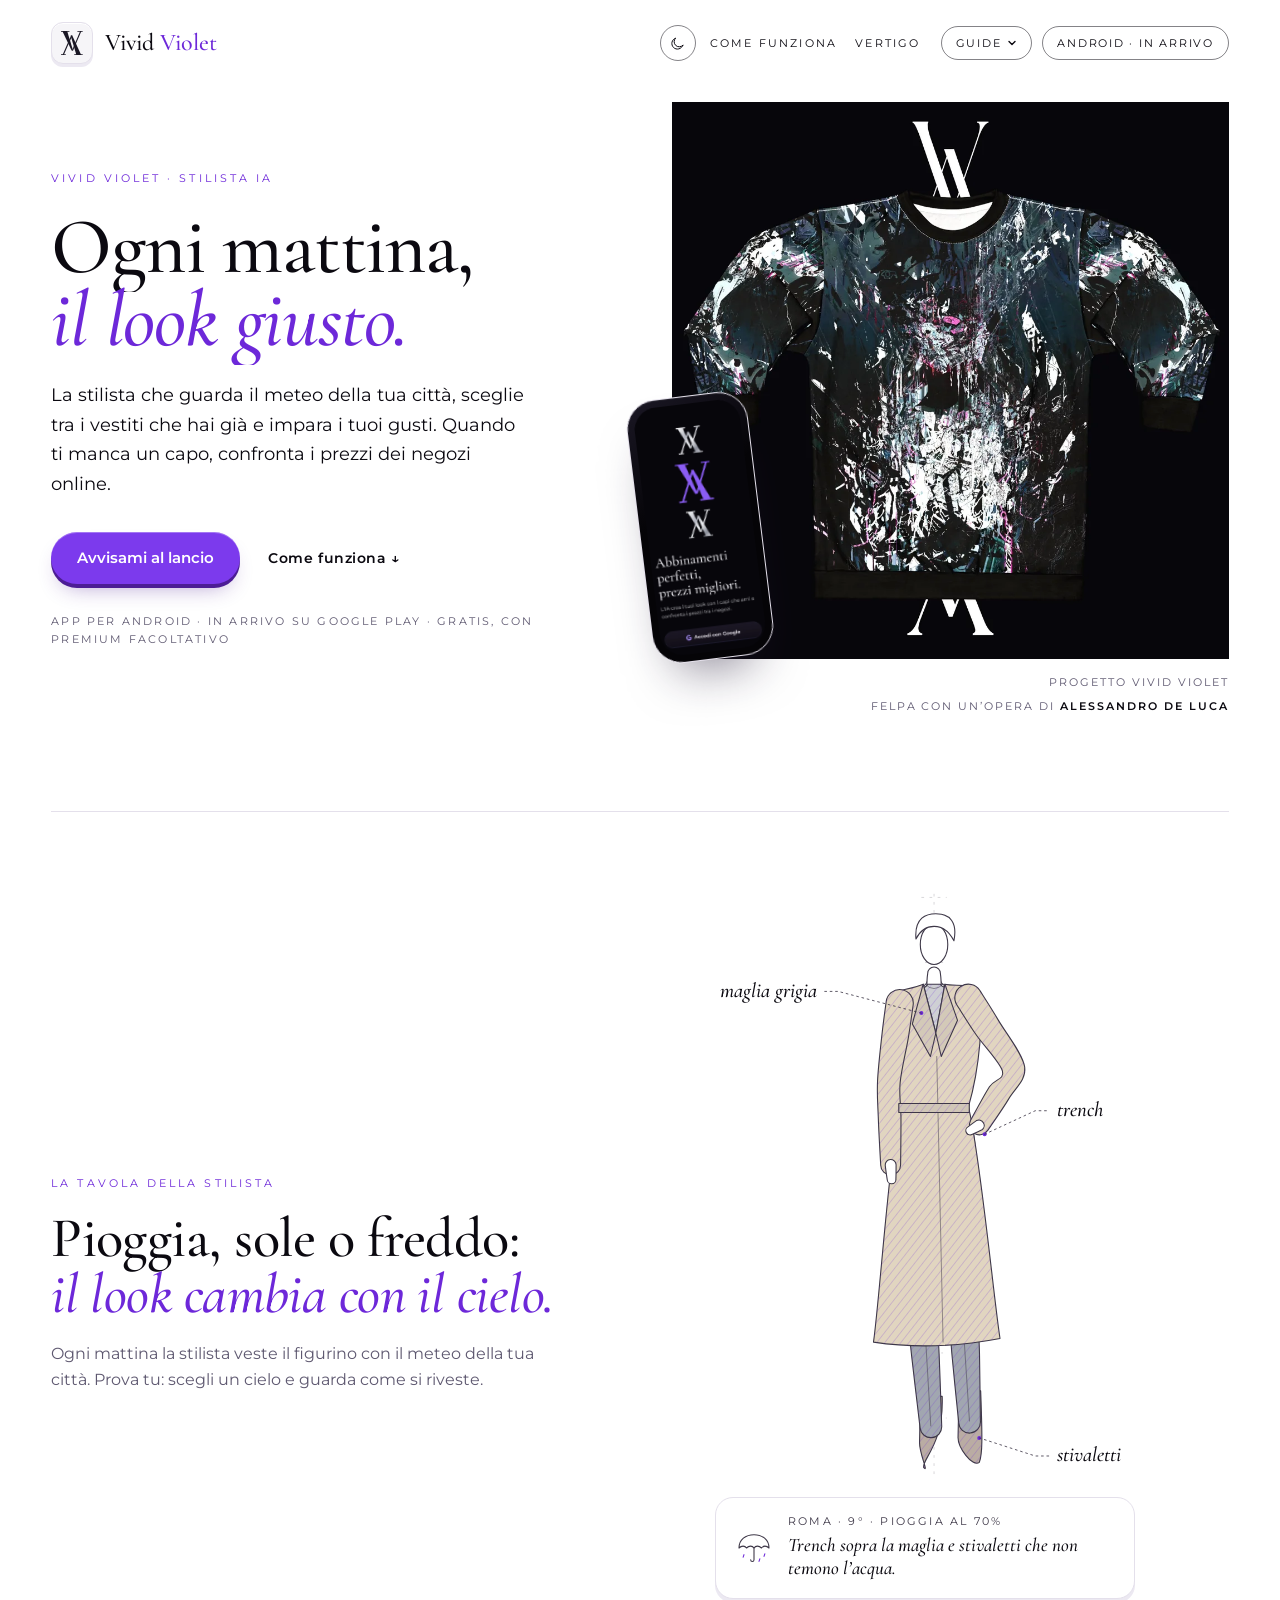
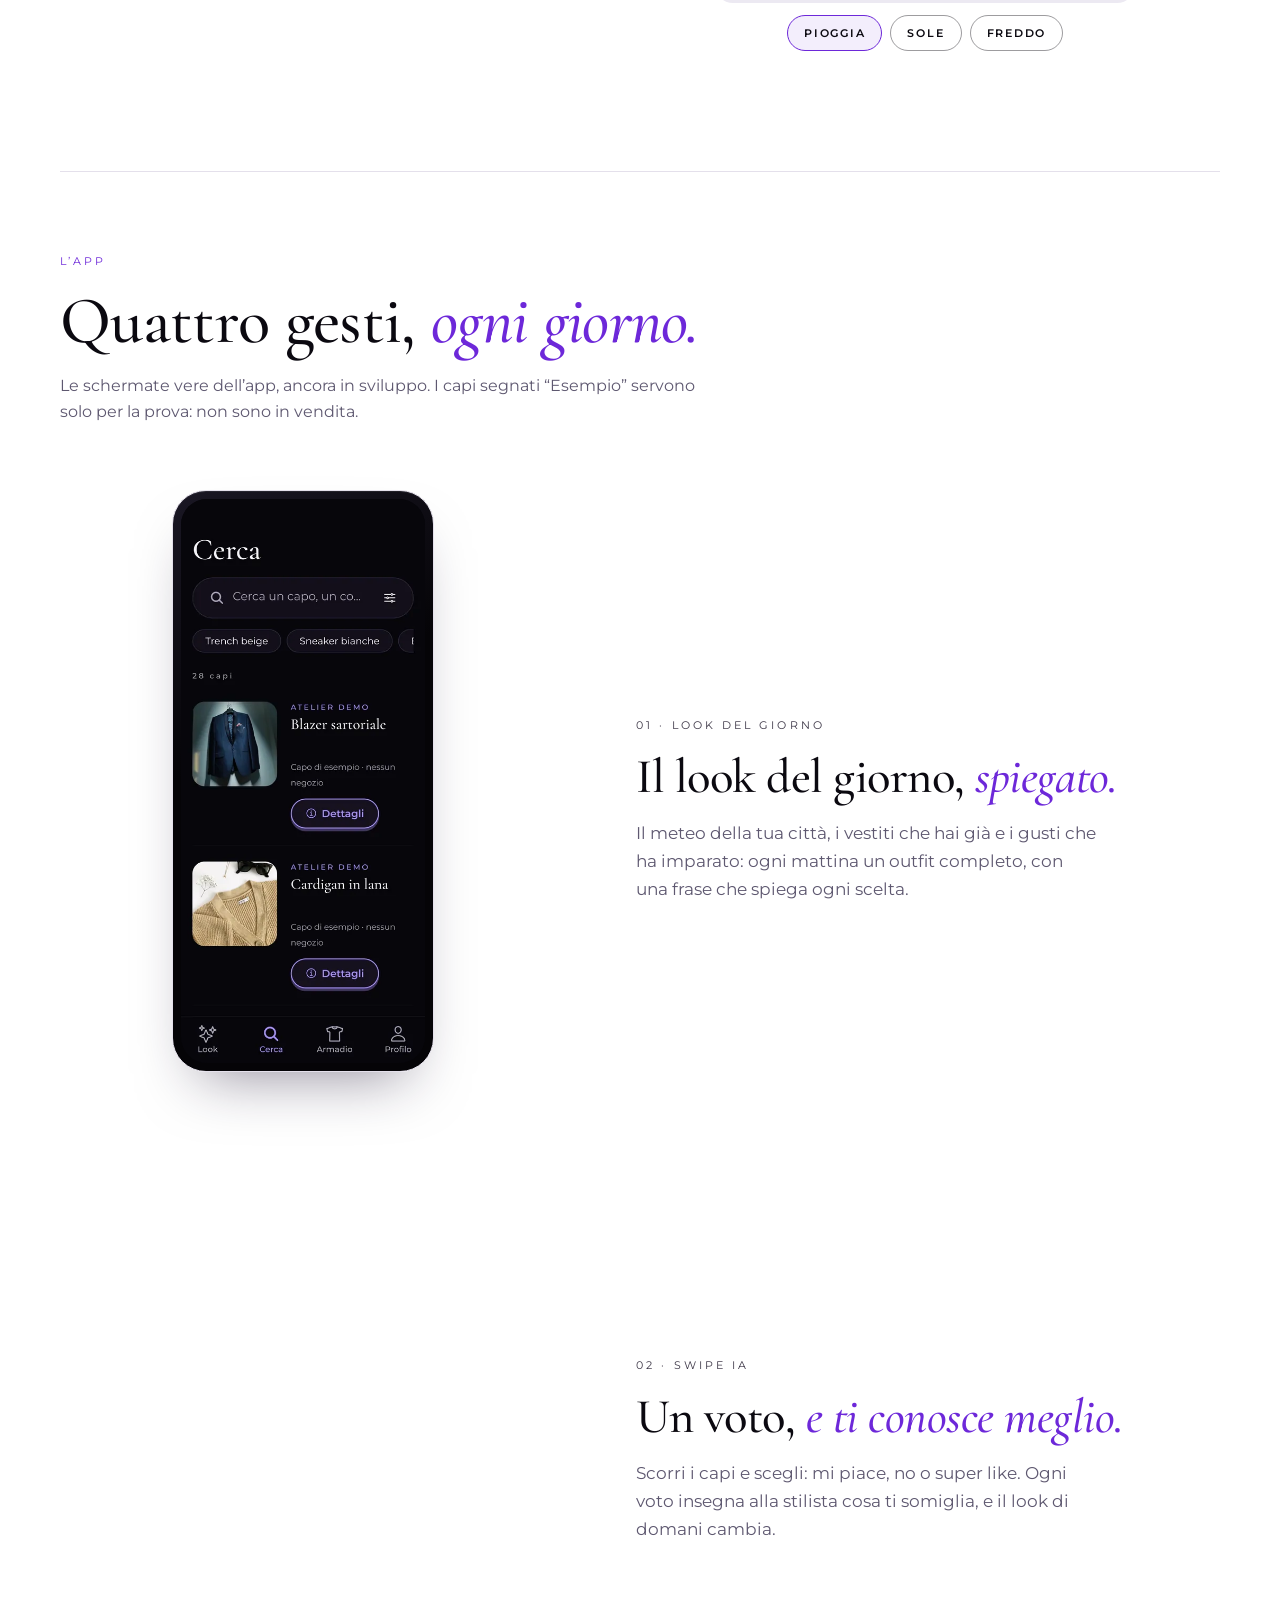
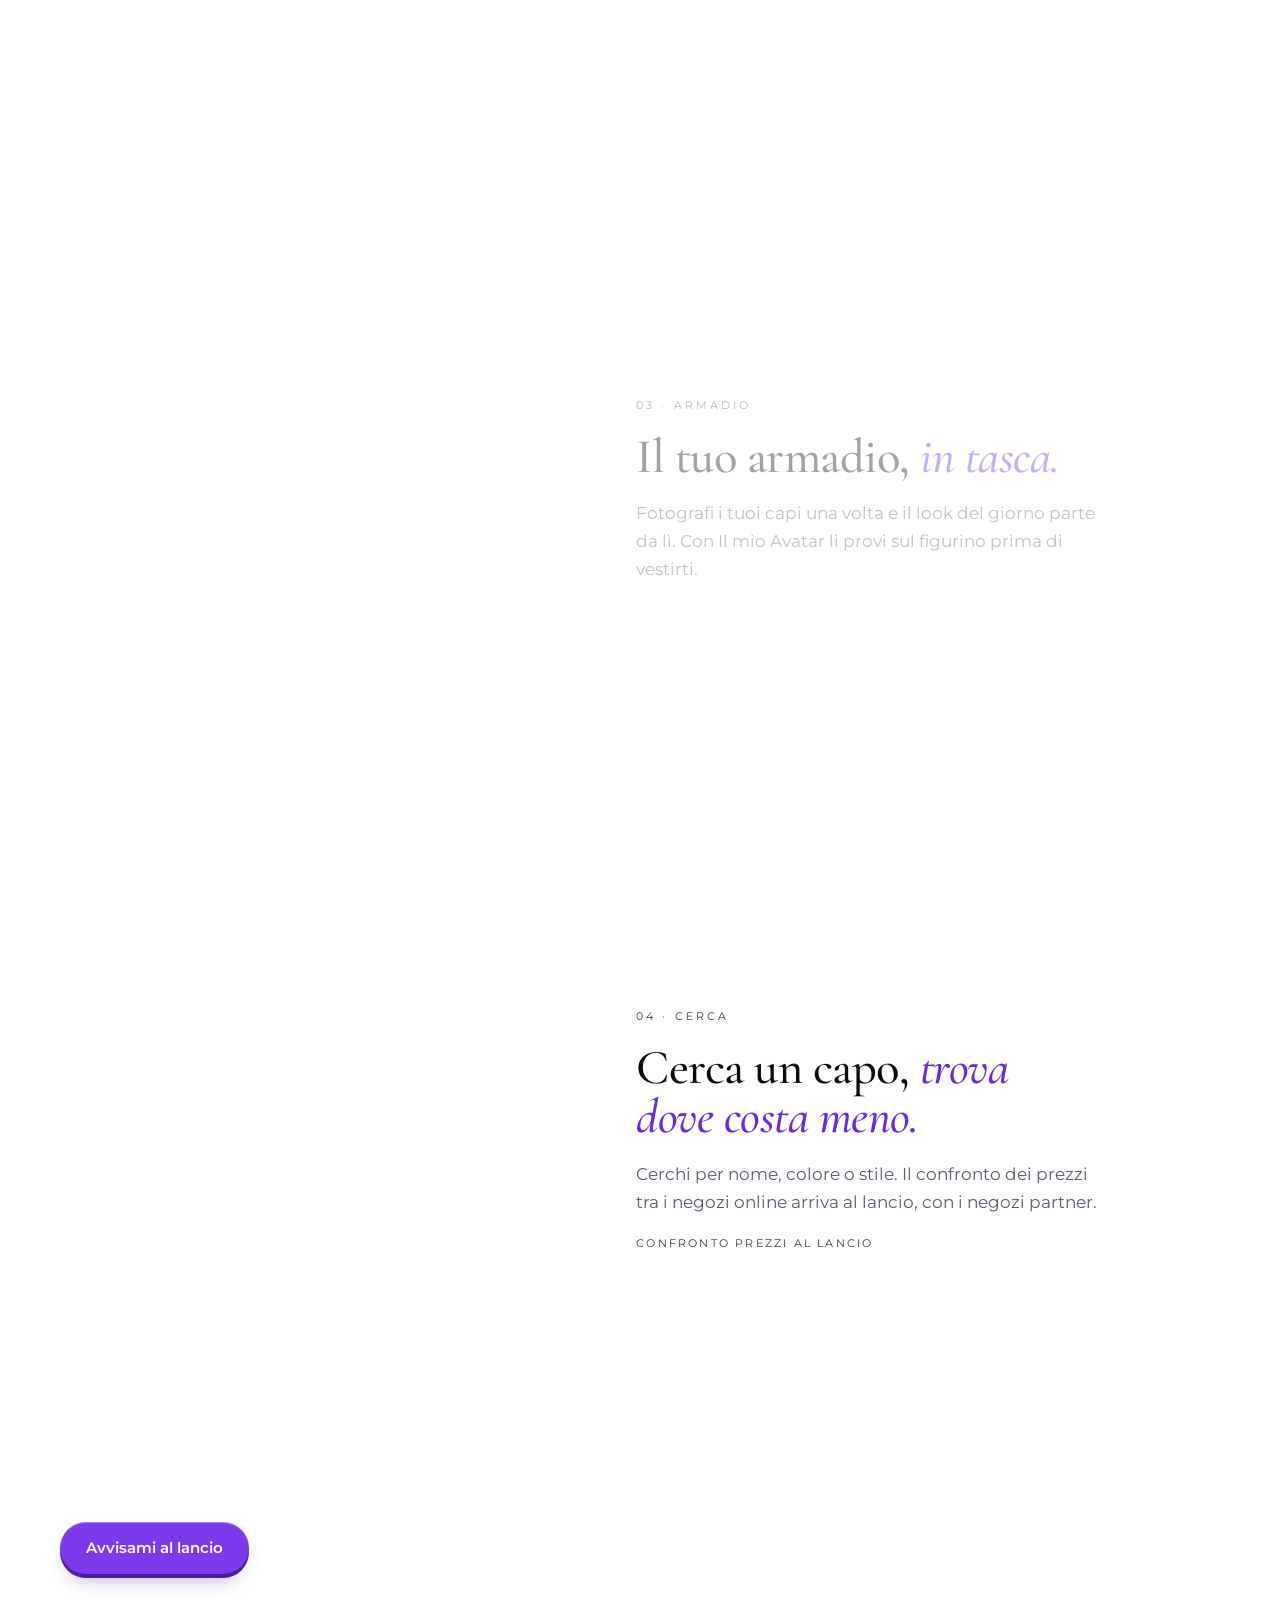
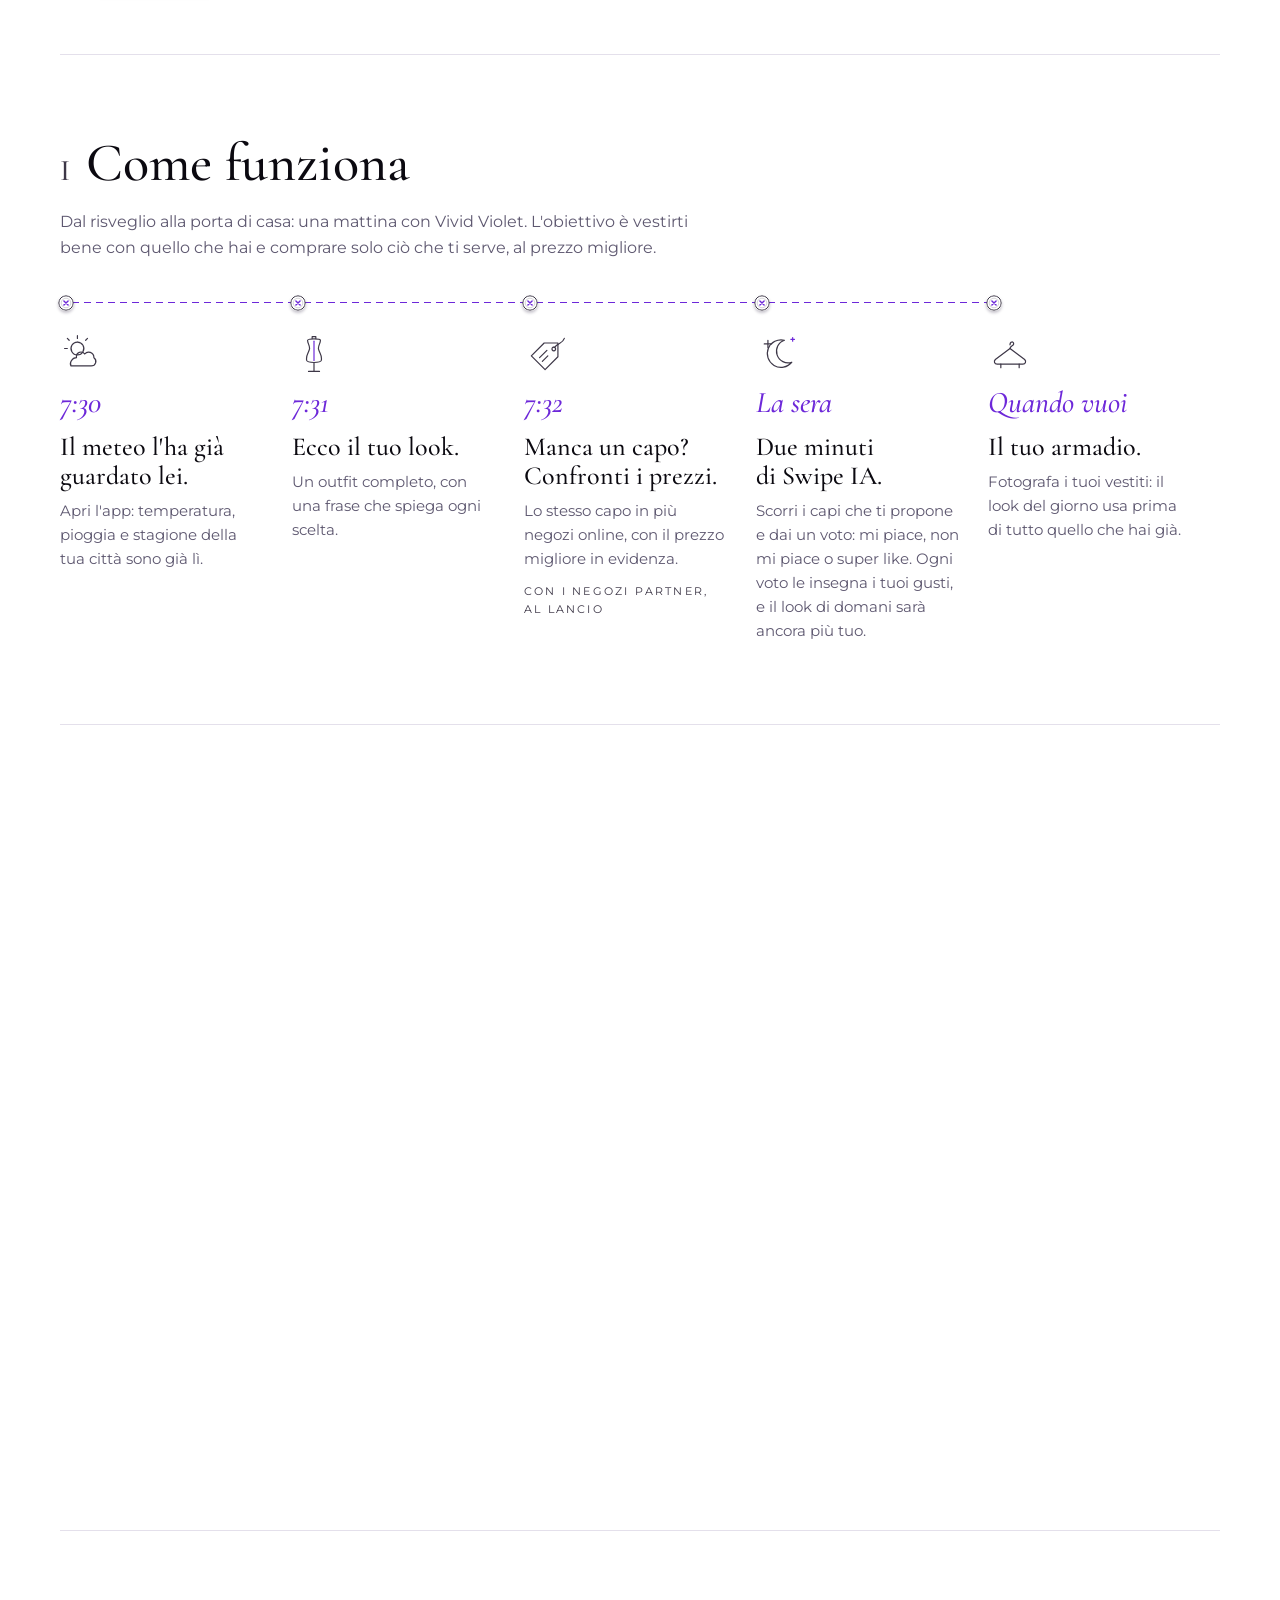
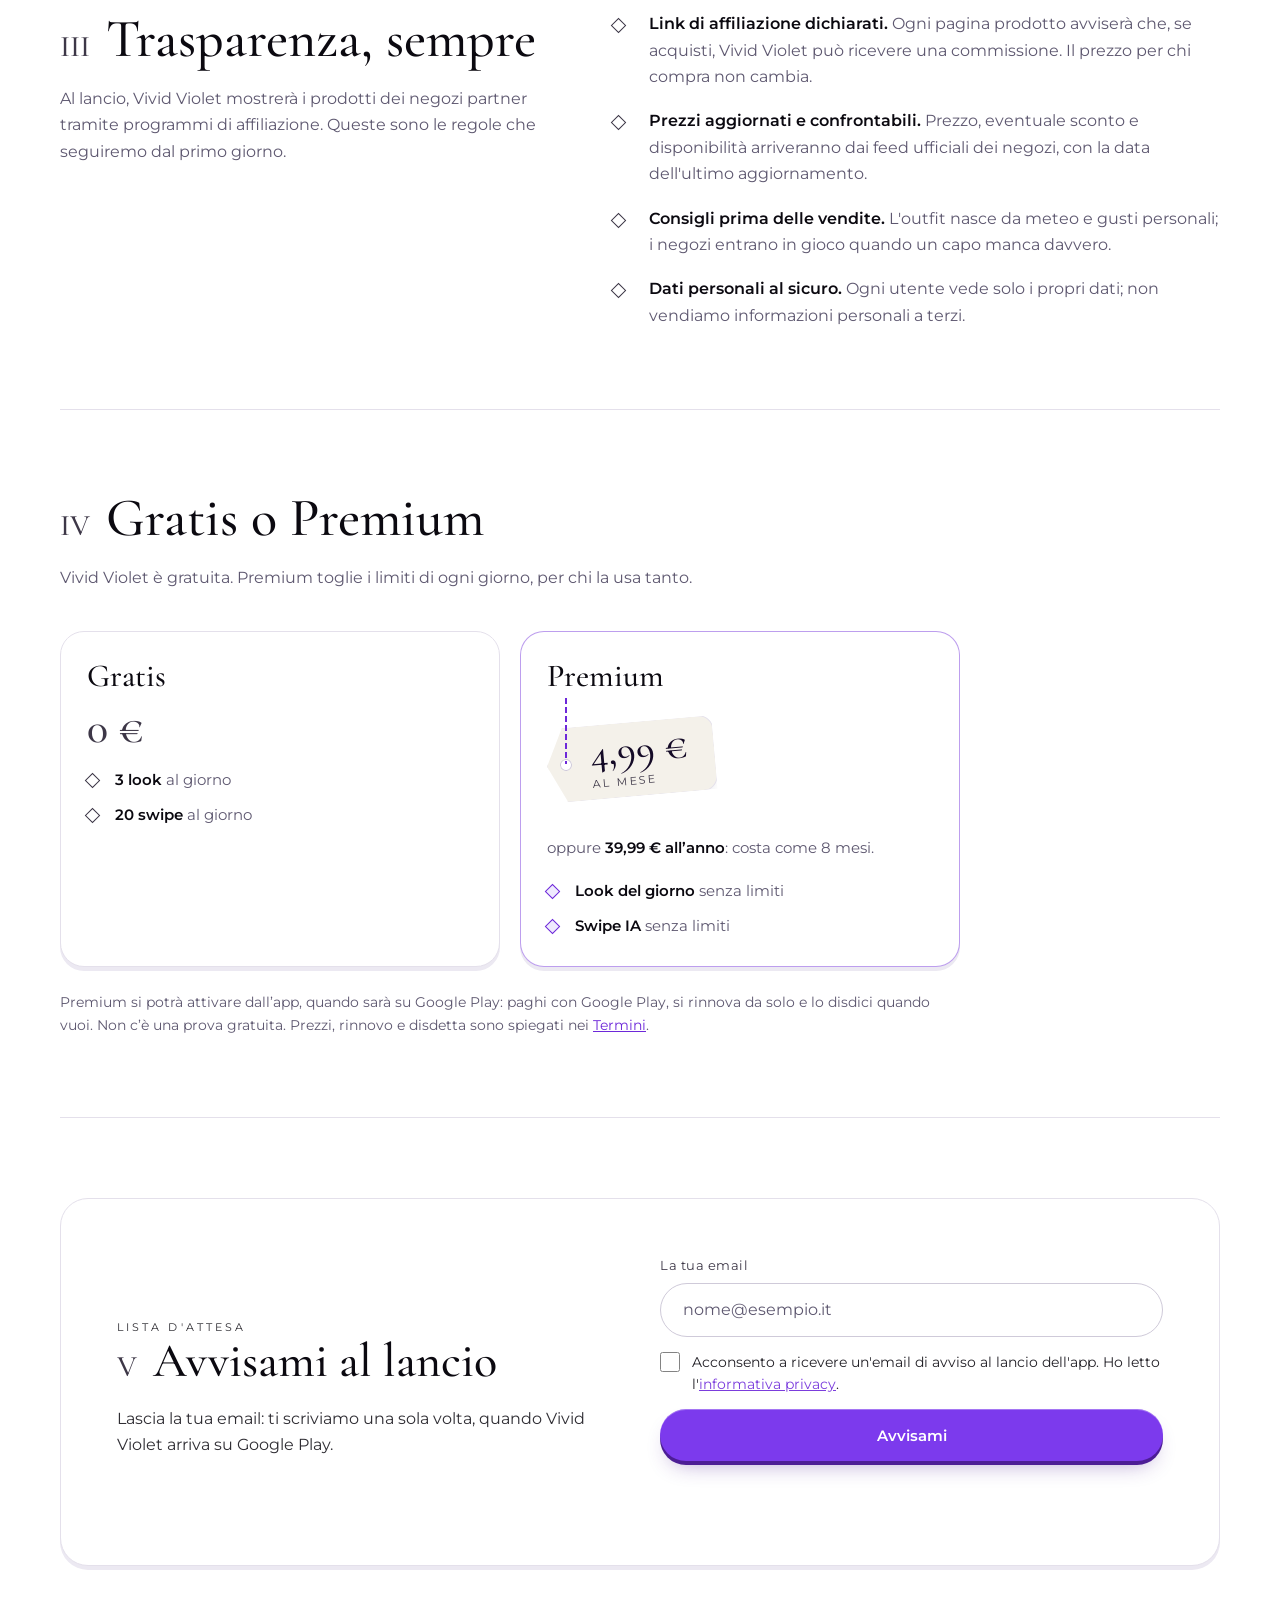
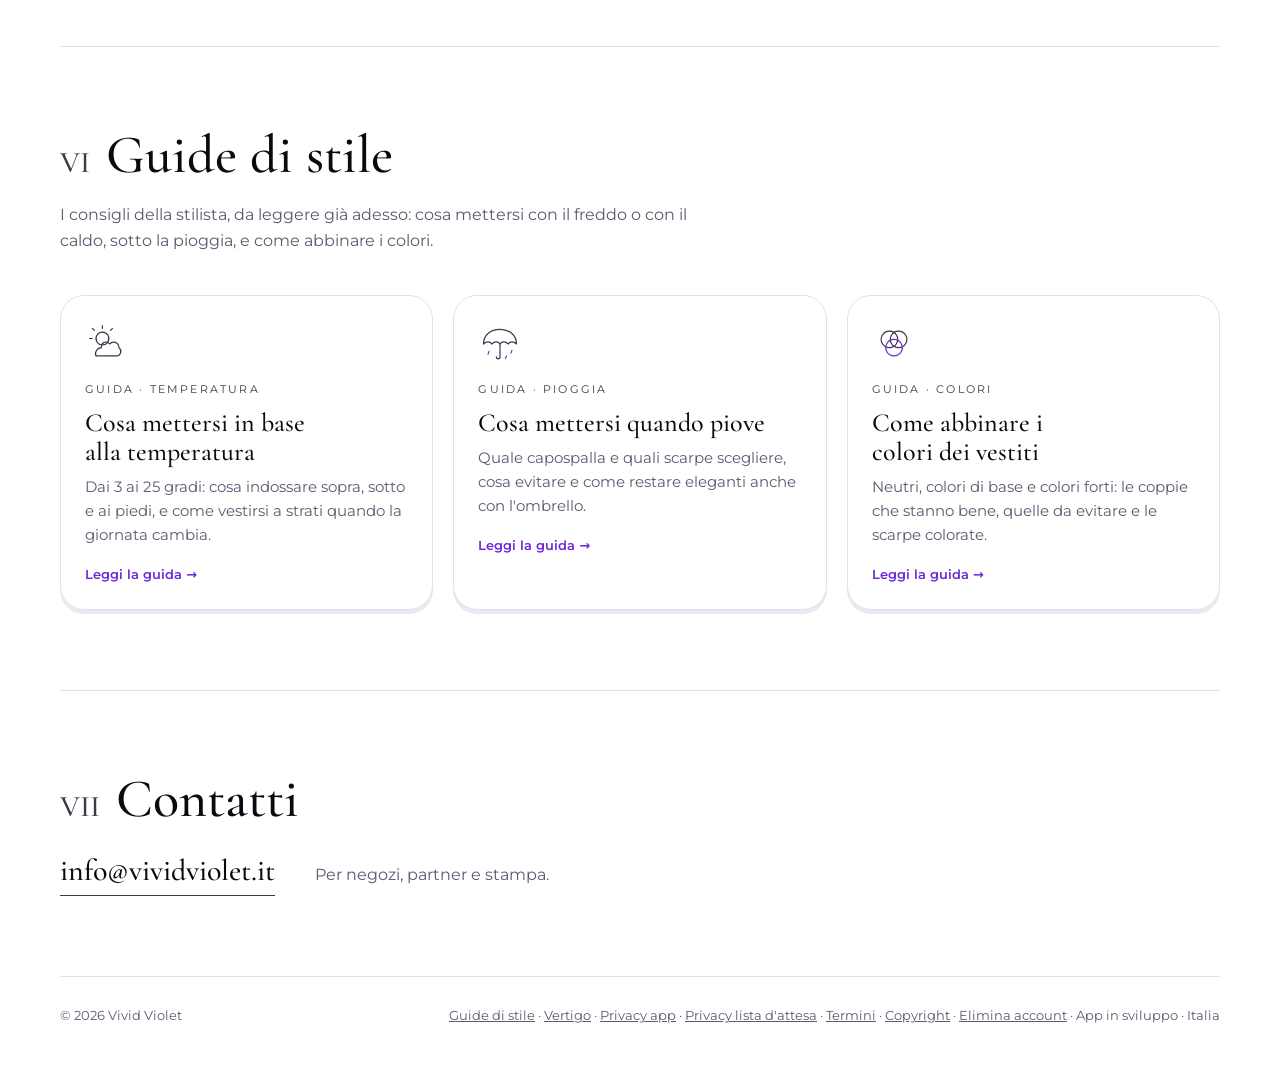
==== commit cb19b261: "Nuovo stile, tappa 2: l'app schermata per schermata Sezione "Quattro gesti, ogni giorno": sul comput" ====
--- a/index.html
+++ b/index.html
@@ -361,6 +361,45 @@
     }
   }
 
+  /* =====================================================================
+     L'app, schermata per schermata (il 30% "Apple"): sul computer il telefono
+     resta fermo al centro e cambia schermata mentre scorrono i quattro passi;
+     sul telefono ogni passo ha la sua schermata sotto il testo.
+     ===================================================================== */
+  .banda-app .testa-app { display: grid; gap: 18px; max-width: 720px; margin-bottom: 64px; }
+  .banda-app h2 { margin: 0; font: 500 clamp(42px, 5.2vw, 76px)/1 var(--serif); letter-spacing: -.01em; text-wrap: balance; }
+  .banda-app h2 em, .passo-app h3 em { color: var(--viola-chiaro); }
+  .banda-app .intro { margin: 0; }
+  .passi-app { list-style: none; margin: 0; padding: 0; display: grid; gap: 80px; }
+  .passo-app { display: grid; gap: 18px; align-content: center; }
+  .passo-app .numero { margin: 0; font-size: 11px; letter-spacing: .28em; text-transform: uppercase; color: var(--argento); }
+  .passo-app h3 { margin: 0; font: 500 clamp(34px, 3.8vw, 54px)/1.02 var(--serif); letter-spacing: -.01em; text-wrap: balance; }
+  .passo-app .testo-passo { margin: 0; max-width: 42ch; font-size: 17px; color: var(--tenue); }
+  .cornice-app { position: relative; aspect-ratio: 1116 / 2480; border-radius: 34px; padding: 8px; background: linear-gradient(150deg, #1A1724, #050407 40%); border: 1px solid var(--bordo); box-shadow: inset 0 1px 0 rgba(255,255,255,.10), 0 3px 0 #1C1826, 0 40px 70px -30px rgba(0,0,0,.9); }
+  .cornice-app .schermo { position: relative; width: 100%; height: 100%; border-radius: 26px; overflow: hidden; background: #07060B; }
+  .cornice-app .schermo img { width: 100%; height: 100%; object-fit: cover; object-position: top; }
+  .schermo-passo { margin: 14px 0 0; width: min(240px, 66%); }
+  .fisso { display: none; }
+  .chiusa-app { margin: 72px 0 0; }
+  html[data-tema="giorno"] .cornice-app { box-shadow: inset 0 1px 0 rgba(255,255,255,.07), 0 30px 60px -28px rgba(30,20,50,.5); }
+
+  @media (min-width: 921px) {
+    .corpo-app { display: grid; grid-template-columns: minmax(0, 5fr) minmax(0, 6fr); gap: clamp(48px, 7vw, 120px); }
+    .fisso { display: block; position: sticky; top: max(24px, calc(50vh - 290px)); align-self: start; justify-self: center; width: 262px; }
+    .fisso .schermo img { position: absolute; inset: 0; opacity: 0; }
+    .fisso .schermo img.attiva { opacity: 1; }
+    .passi-app { gap: 0; }
+    .passo-app { min-height: min(72vh, 640px); }
+    .schermo-passo { display: none; }
+    /* il passo che stai leggendo è acceso, gli altri in secondo piano (solo se lo script è partito: .vivo) */
+    .corpo-app.vivo .passo-app { opacity: .38; transition: opacity .5s ease; }
+    .corpo-app.vivo .passo-app.attivo { opacity: 1; }
+  }
+  @media (prefers-reduced-motion: no-preference) {
+    .fisso .schermo img { transition: opacity .55s ease, translate .55s cubic-bezier(.2,.7,.2,1); translate: 0 14px; }
+    .fisso .schermo img.attiva { translate: 0 0; }
+  }
+
   /* --- La moda incontra l'arte: la copertina di Vertigo, che segue il mouse (arte.js) --- */
   /* la sezione si prepara (e scarica le immagini) solo quando ci si avvicina */
   #arte { content-visibility: auto; contain-intrinsic-size: auto 820px; }
@@ -597,6 +636,44 @@
     </figure>
     <!-- figurino:fine -->
     </div>
+
+    <section class="banda-app" id="app" aria-labelledby="titolo-app">
+      <div class="testa-app">
+        <p class="occhiello">L’app</p>
+        <h2 id="titolo-app">Quattro gesti, <em>ogni giorno.</em></h2>
+        <p class="intro">Le schermate vere dell’app, ancora in sviluppo. I capi segnati “Esempio” servono solo per la prova: non sono in vendita.</p>
+      </div>
+      <div class="corpo-app">
+        <div class="fisso" aria-hidden="true"><div class="cornice-app"><div class="schermo"><img class="attiva" src="img/app/look-480.webp?v=1" srcset="img/app/look-480.webp?v=1 480w, img/app/look-800.webp?v=1 800w" sizes="(max-width: 920px) 240px, 280px" width="1116" height="2480" alt="L’app Vivid Violet, schermata Look: la frase della stilista e il figurino vestito con impermeabile, felpa, jeans e stivali da pioggia" loading="lazy" decoding="async"><img aria-hidden="true" src="img/app/swipe-480.webp?v=1" srcset="img/app/swipe-480.webp?v=1 480w, img/app/swipe-800.webp?v=1 800w" sizes="(max-width: 920px) 240px, 280px" width="1116" height="2480" alt="L’app Vivid Violet, schermata Swipe IA: la carta di un paio di jeans con i pulsanti no, super like e mi piace" loading="lazy" decoding="async"><img aria-hidden="true" src="img/app/armadio-480.webp?v=1" srcset="img/app/armadio-480.webp?v=1 480w, img/app/armadio-800.webp?v=1 800w" sizes="(max-width: 920px) 240px, 280px" width="1116" height="2480" alt="L’app Vivid Violet, schermata Armadio: il pulsante Aggiungi capo, Il mio Avatar e un impermeabile nero appeso alla gruccia" loading="lazy" decoding="async"><img aria-hidden="true" src="img/app/cerca-480.webp?v=1" srcset="img/app/cerca-480.webp?v=1 480w, img/app/cerca-800.webp?v=1 800w" sizes="(max-width: 920px) 240px, 280px" width="1116" height="2480" alt="L’app Vivid Violet, schermata Cerca: la barra di ricerca e due capi di esempio, un blazer e un cardigan" loading="lazy" decoding="async"></div></div></div>
+        <ol class="passi-app">
+          <li class="passo-app">
+            <p class="numero">01 · Look del giorno</p>
+            <h3>Il look del giorno, <em>spiegato.</em></h3>
+            <p class="testo-passo">Il meteo della tua città, i vestiti che hai già e i gusti che ha imparato: ogni mattina un outfit completo, con una frase che spiega ogni scelta.</p>
+            <figure class="schermo-passo"><div class="cornice-app"><div class="schermo"><img src="img/app/look-480.webp?v=1" srcset="img/app/look-480.webp?v=1 480w, img/app/look-800.webp?v=1 800w" sizes="(max-width: 920px) 240px, 280px" width="1116" height="2480" alt="L’app Vivid Violet, schermata Look: la frase della stilista e il figurino vestito con impermeabile, felpa, jeans e stivali da pioggia" loading="lazy" decoding="async"></div></div></figure>
+          </li>
+          <li class="passo-app">
+            <p class="numero">02 · Swipe IA</p>
+            <h3>Un voto, <em>e ti conosce meglio.</em></h3>
+            <p class="testo-passo">Scorri i capi e scegli: mi piace, no o super like. Ogni voto insegna alla stilista cosa ti somiglia, e il look di domani cambia.</p>
+            <figure class="schermo-passo"><div class="cornice-app"><div class="schermo"><img src="img/app/swipe-480.webp?v=1" srcset="img/app/swipe-480.webp?v=1 480w, img/app/swipe-800.webp?v=1 800w" sizes="(max-width: 920px) 240px, 280px" width="1116" height="2480" alt="L’app Vivid Violet, schermata Swipe IA: la carta di un paio di jeans con i pulsanti no, super like e mi piace" loading="lazy" decoding="async"></div></div></figure>
+          </li>
+          <li class="passo-app">
+            <p class="numero">03 · Armadio</p>
+            <h3>Il tuo armadio, <em>in tasca.</em></h3>
+            <p class="testo-passo">Fotografi i tuoi capi una volta e il look del giorno parte da lì. Con Il mio Avatar li provi sul figurino prima di vestirti.</p>
+            <figure class="schermo-passo"><div class="cornice-app"><div class="schermo"><img src="img/app/armadio-480.webp?v=1" srcset="img/app/armadio-480.webp?v=1 480w, img/app/armadio-800.webp?v=1 800w" sizes="(max-width: 920px) 240px, 280px" width="1116" height="2480" alt="L’app Vivid Violet, schermata Armadio: il pulsante Aggiungi capo, Il mio Avatar e un impermeabile nero appeso alla gruccia" loading="lazy" decoding="async"></div></div></figure>
+          </li>
+          <li class="passo-app">
+            <p class="numero">04 · Cerca</p>
+            <h3>Cerca un capo, <em>trova dove costa meno.</em></h3>
+            <p class="testo-passo">Cerchi per nome, colore o stile. Il confronto dei prezzi tra i negozi online arriva al lancio, con i negozi partner.</p><span class="presto">Confronto prezzi al lancio</span>
+            <figure class="schermo-passo"><div class="cornice-app"><div class="schermo"><img src="img/app/cerca-480.webp?v=1" srcset="img/app/cerca-480.webp?v=1 480w, img/app/cerca-800.webp?v=1 800w" sizes="(max-width: 920px) 240px, 280px" width="1116" height="2480" alt="L’app Vivid Violet, schermata Cerca: la barra di ricerca e due capi di esempio, un blazer e un cardigan" loading="lazy" decoding="async"></div></div></figure>
+          </li>
+        </ol>
+      </div>
+      <p class="chiusa-app"><a class="pulsante pieno" href="#avvisami">Avvisami al lancio</a></p>
+    </section>
 
     <section id="come" aria-labelledby="titolo-come">
       <div class="titolo-sezione"><span class="num">I</span><h2 id="titolo-come">Come funziona</h2></div>
@@ -767,7 +844,7 @@
   </footer>
 </div>
 
-<script src="sito.js?v=4"></script>
+<script src="sito.js?v=5"></script>
 <script src="eroe.js?v=1"></script>
 <script src="arte.js?v=2"></script>
 </body>
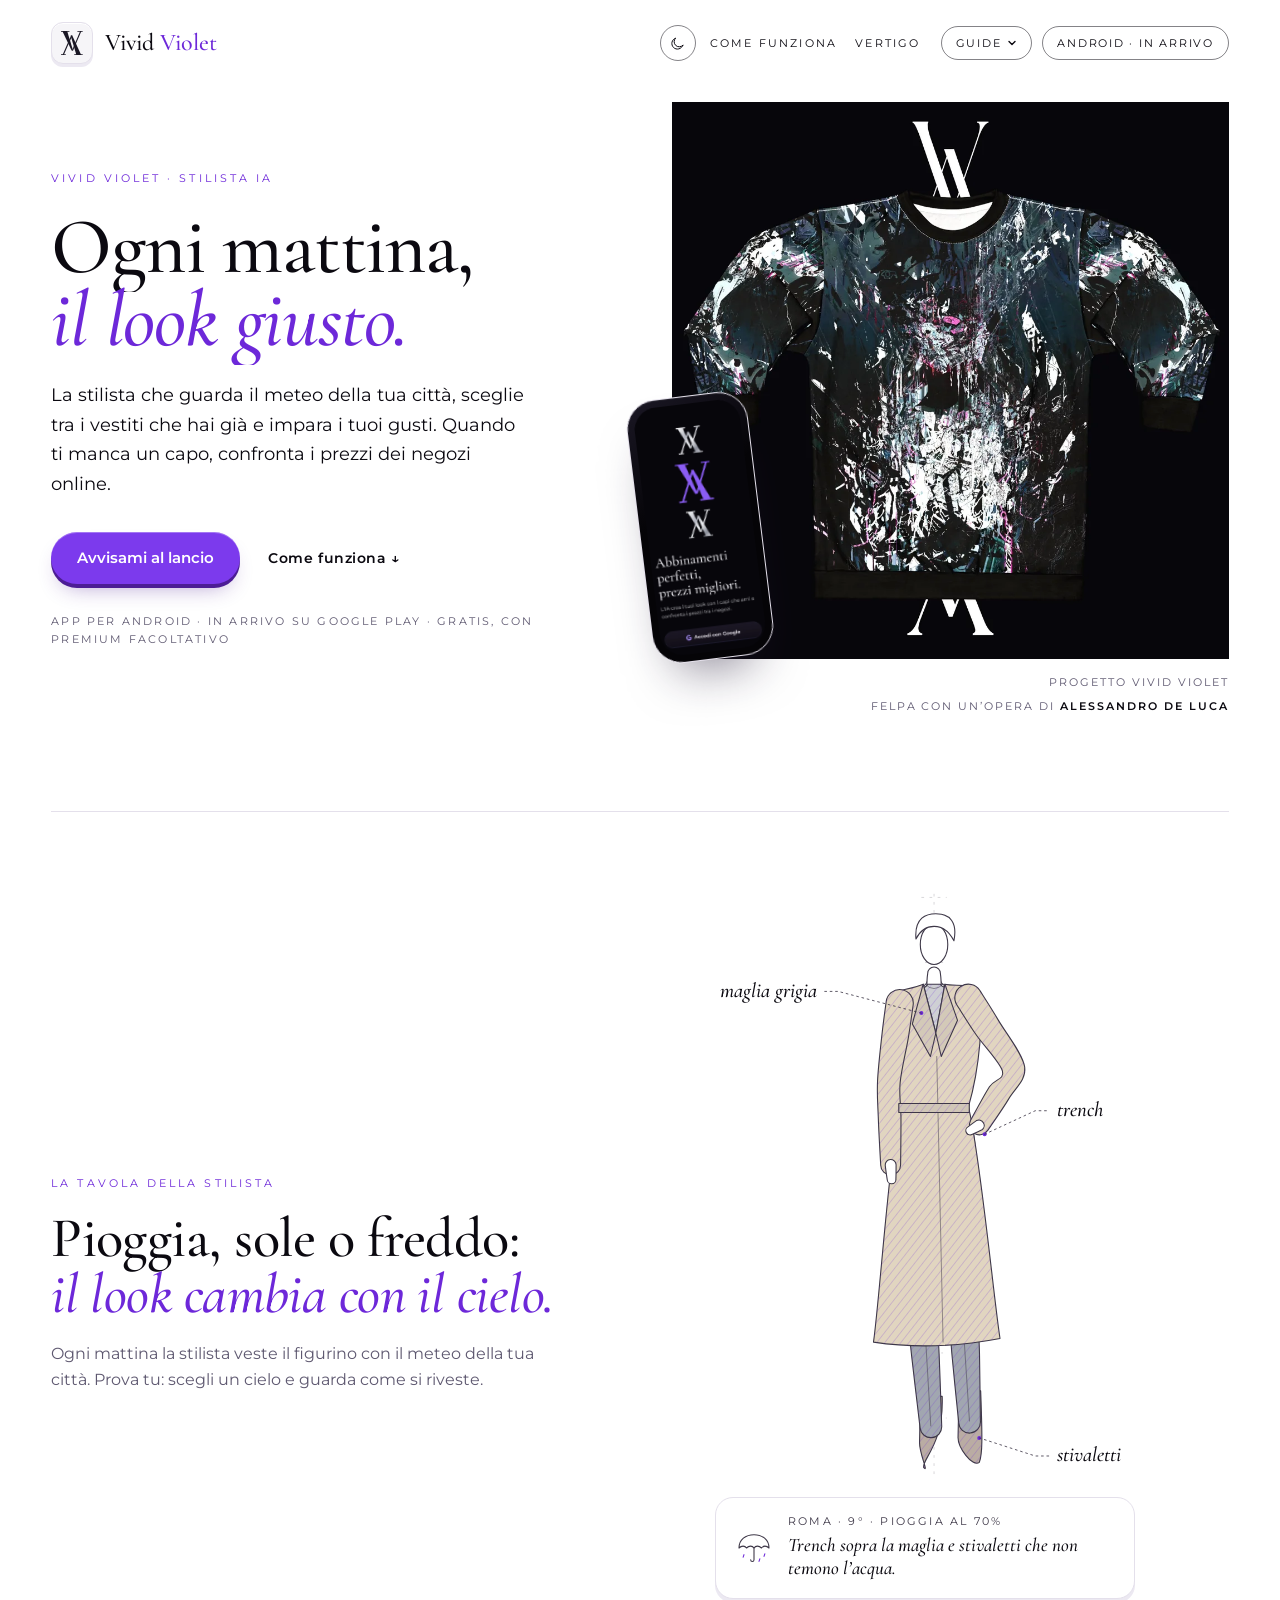
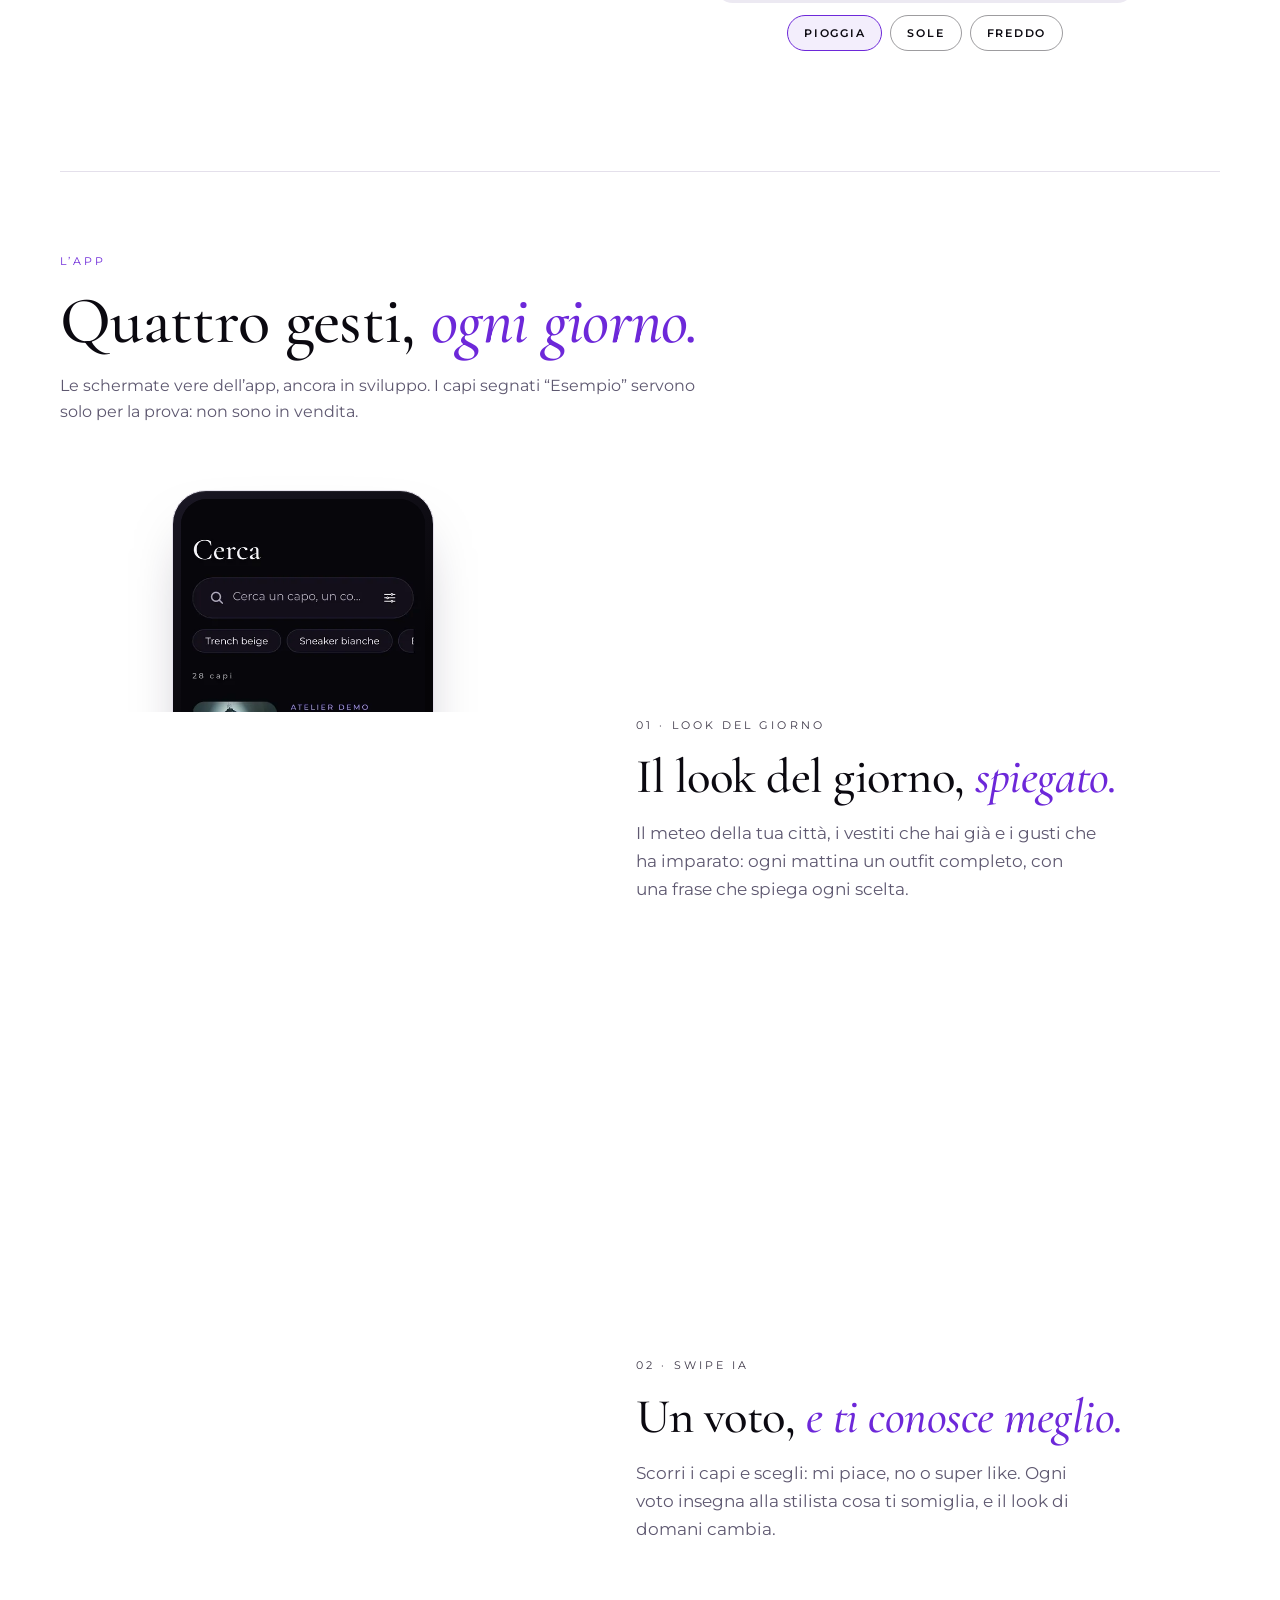
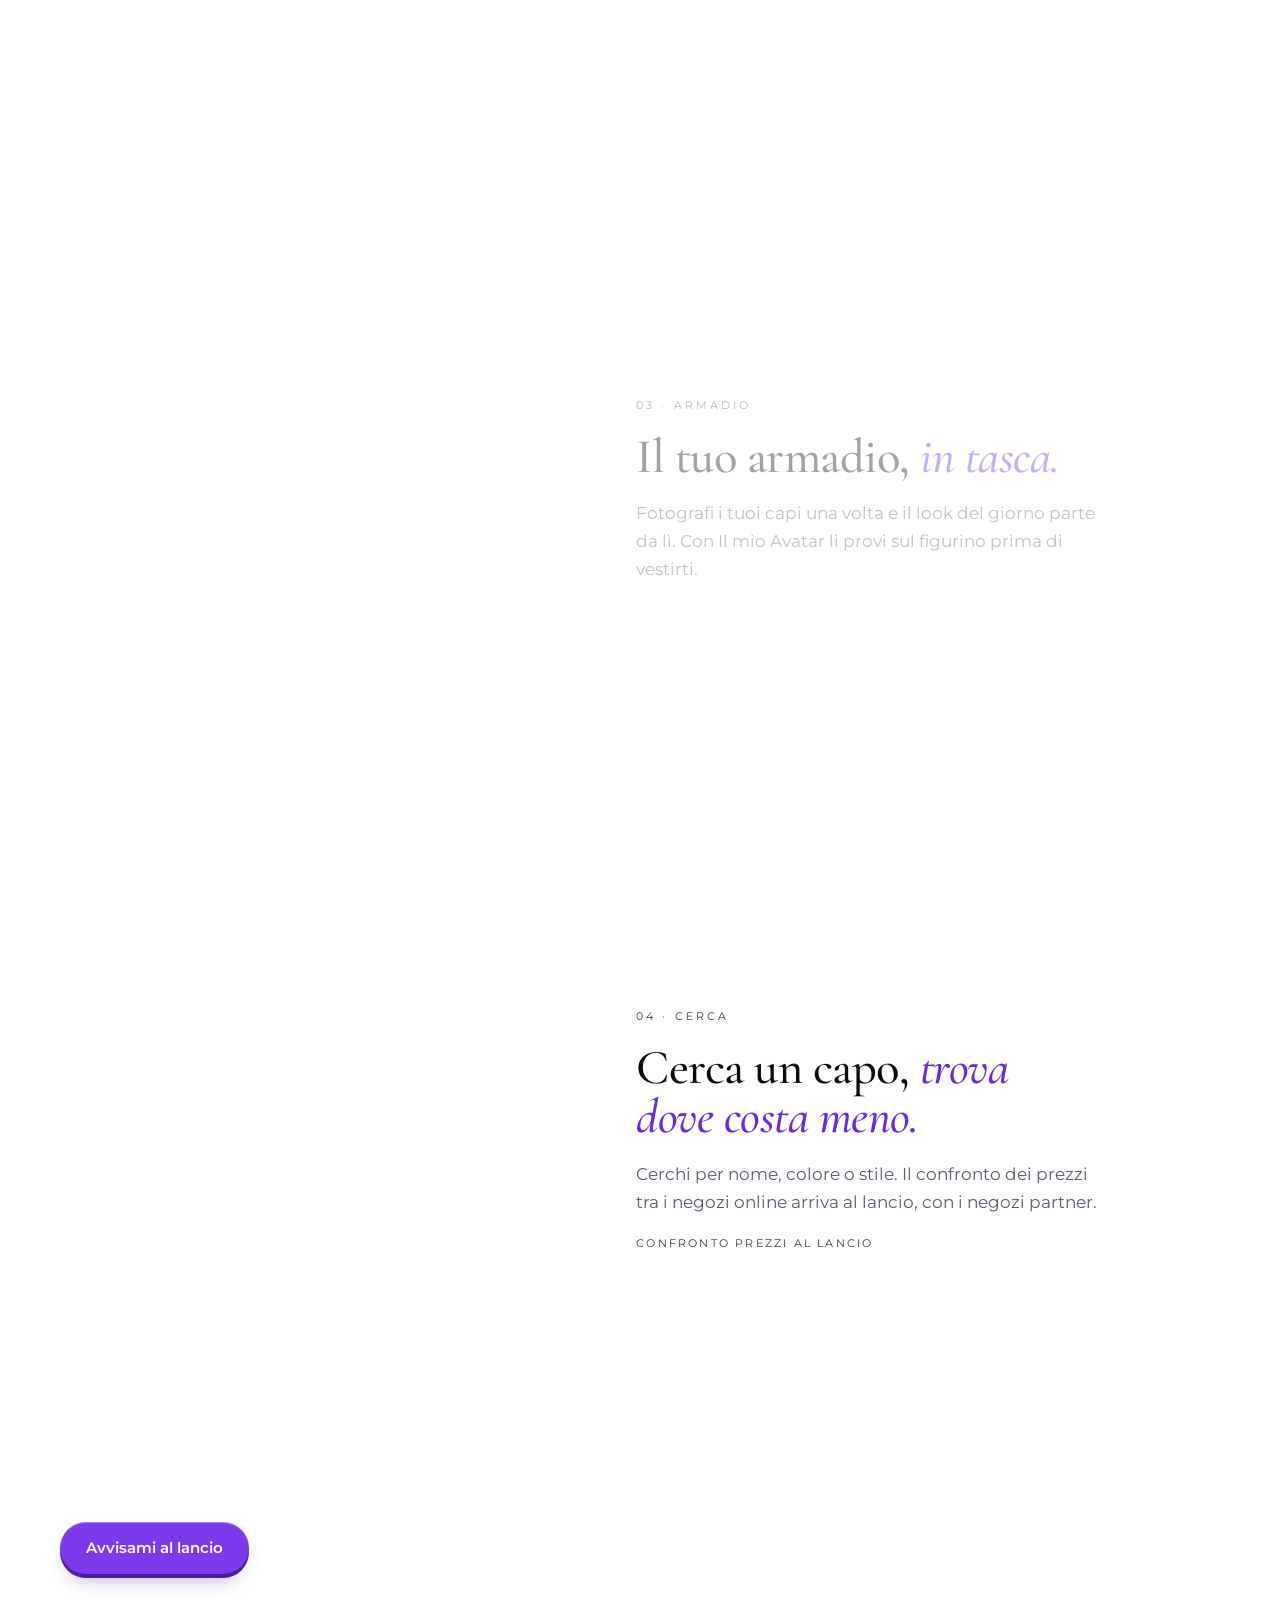
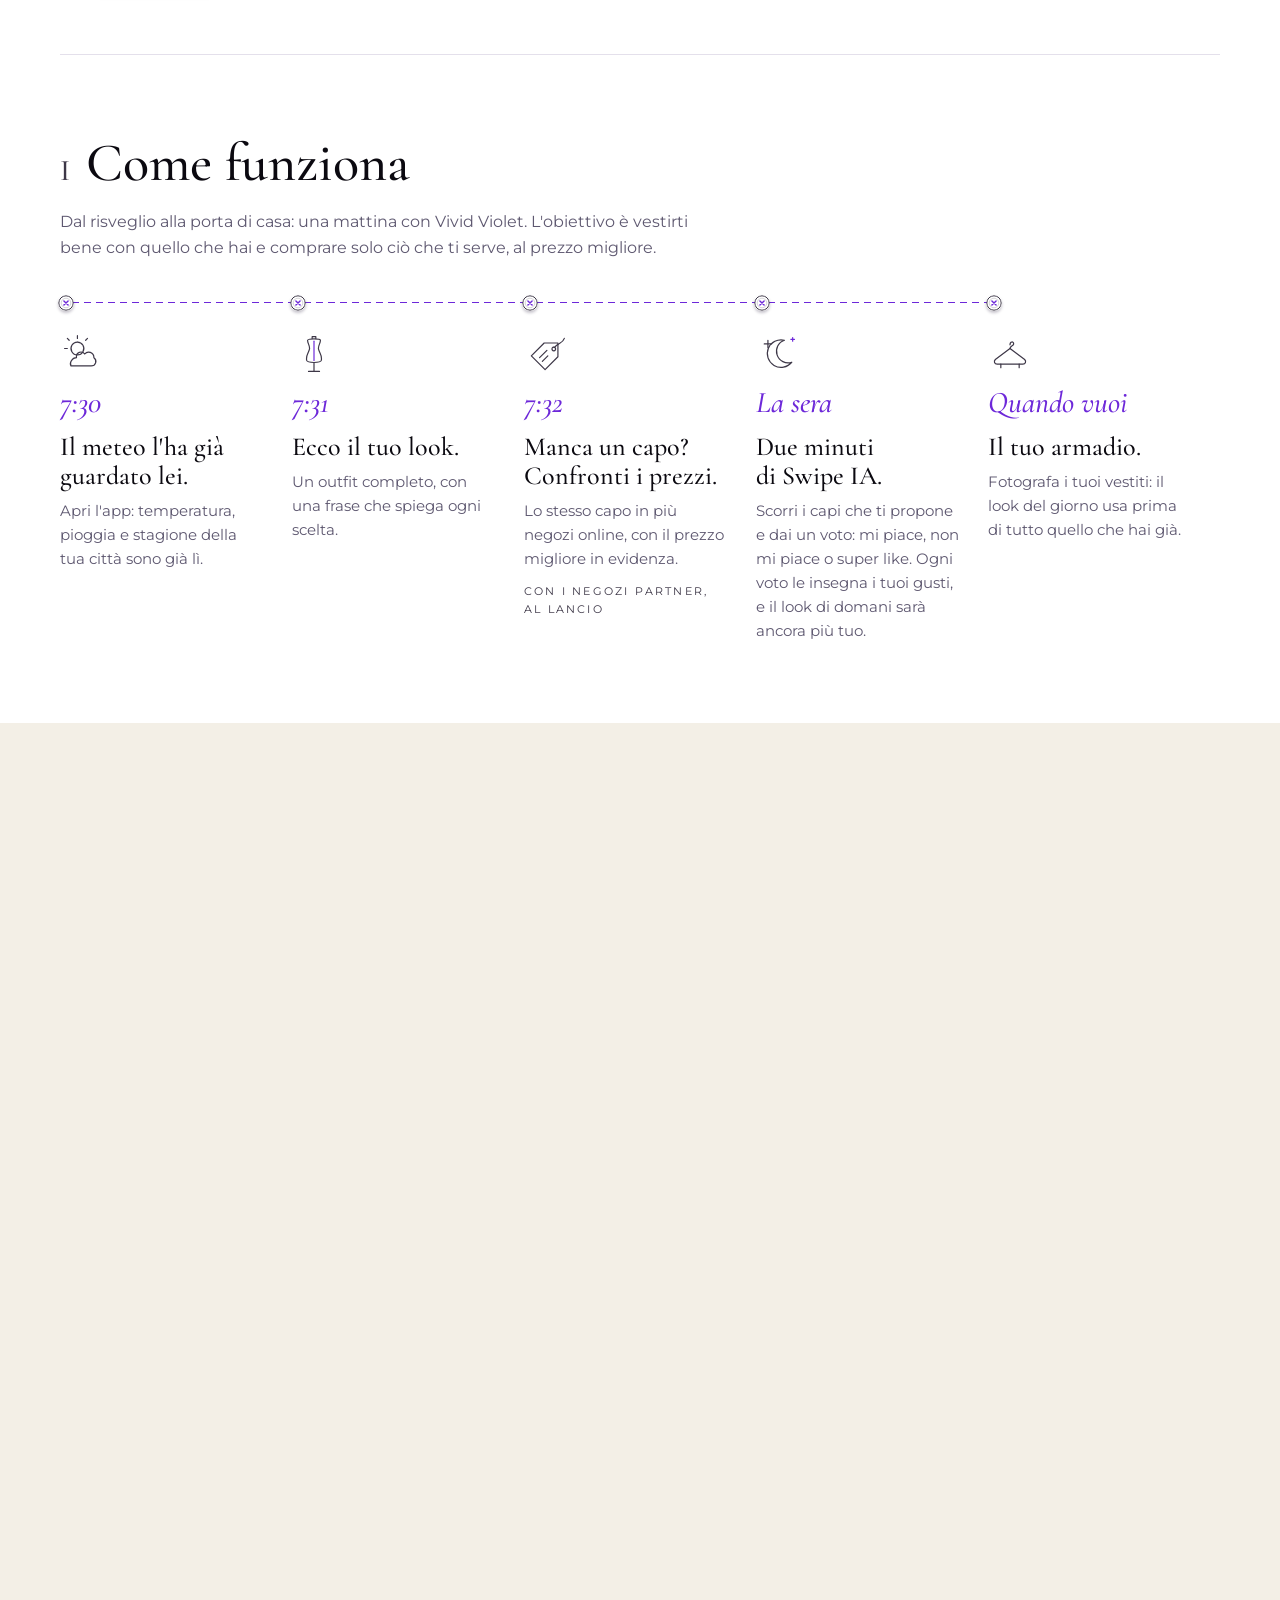
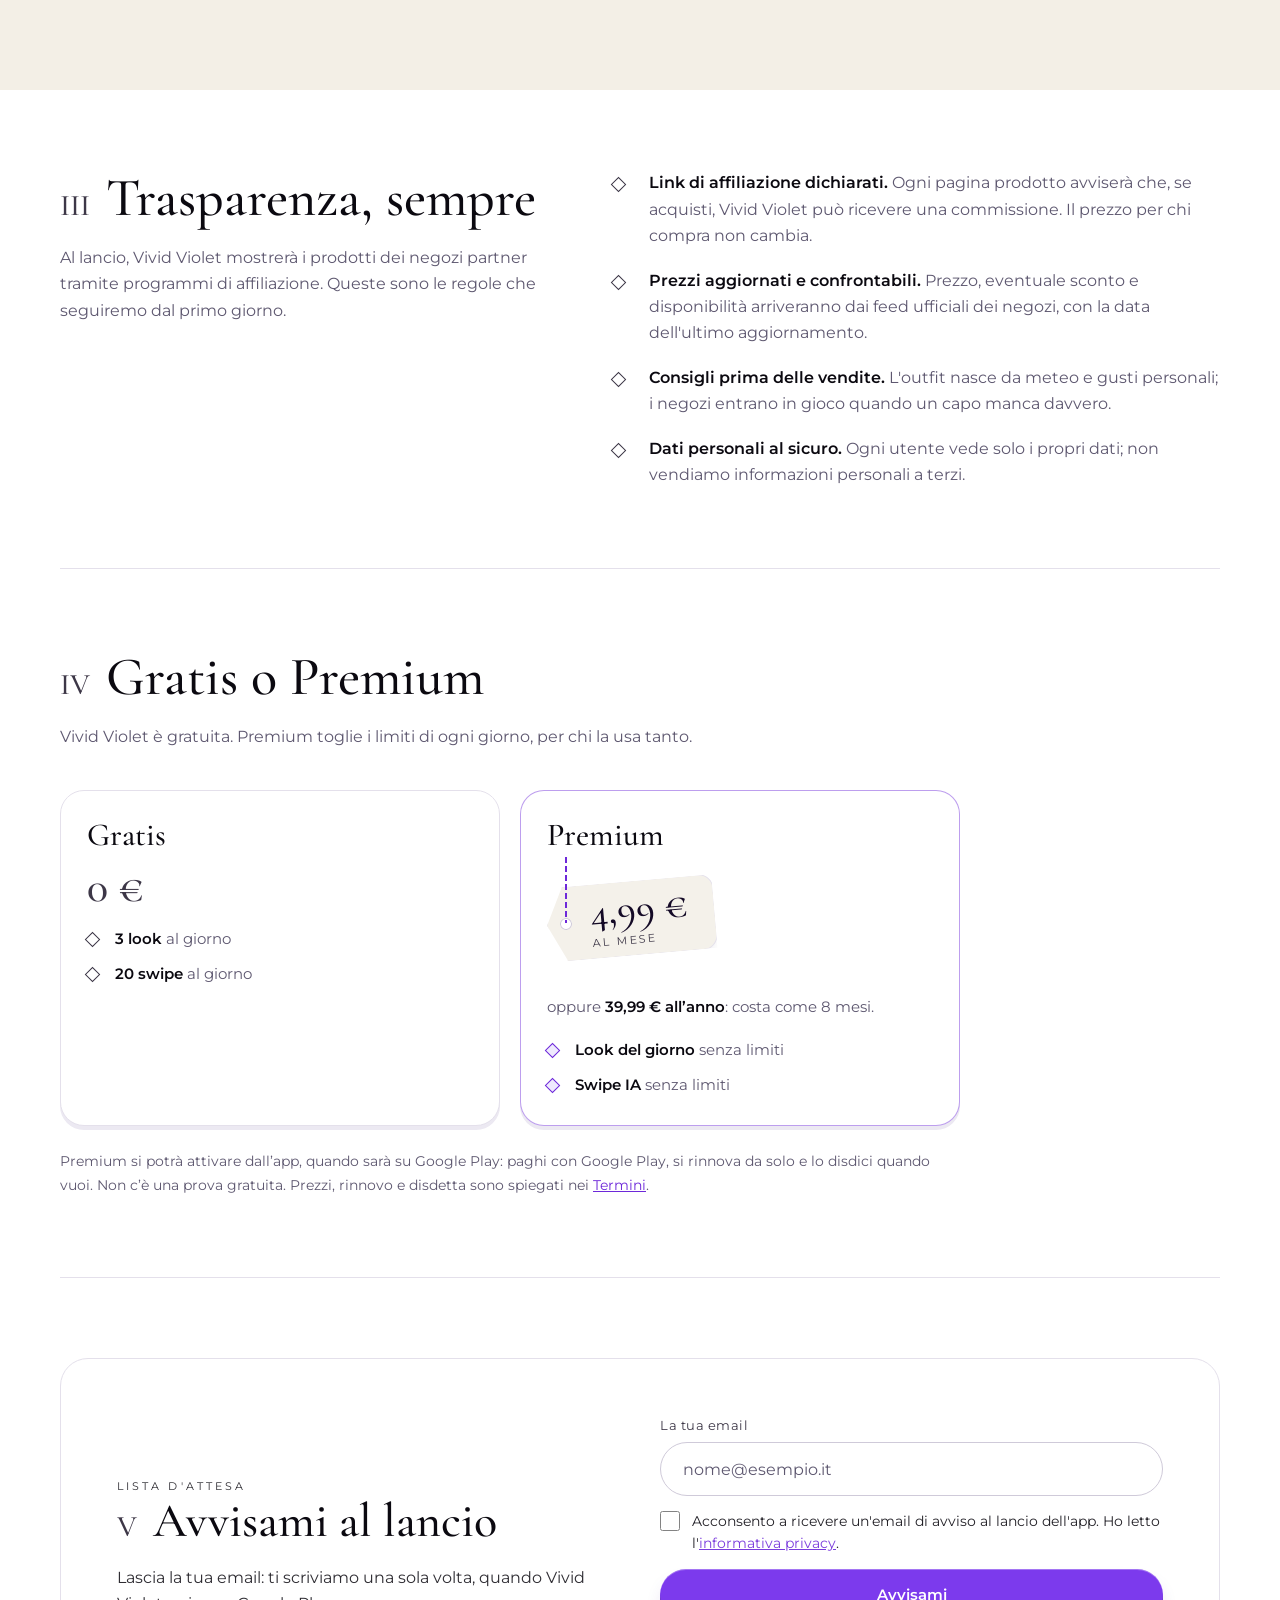
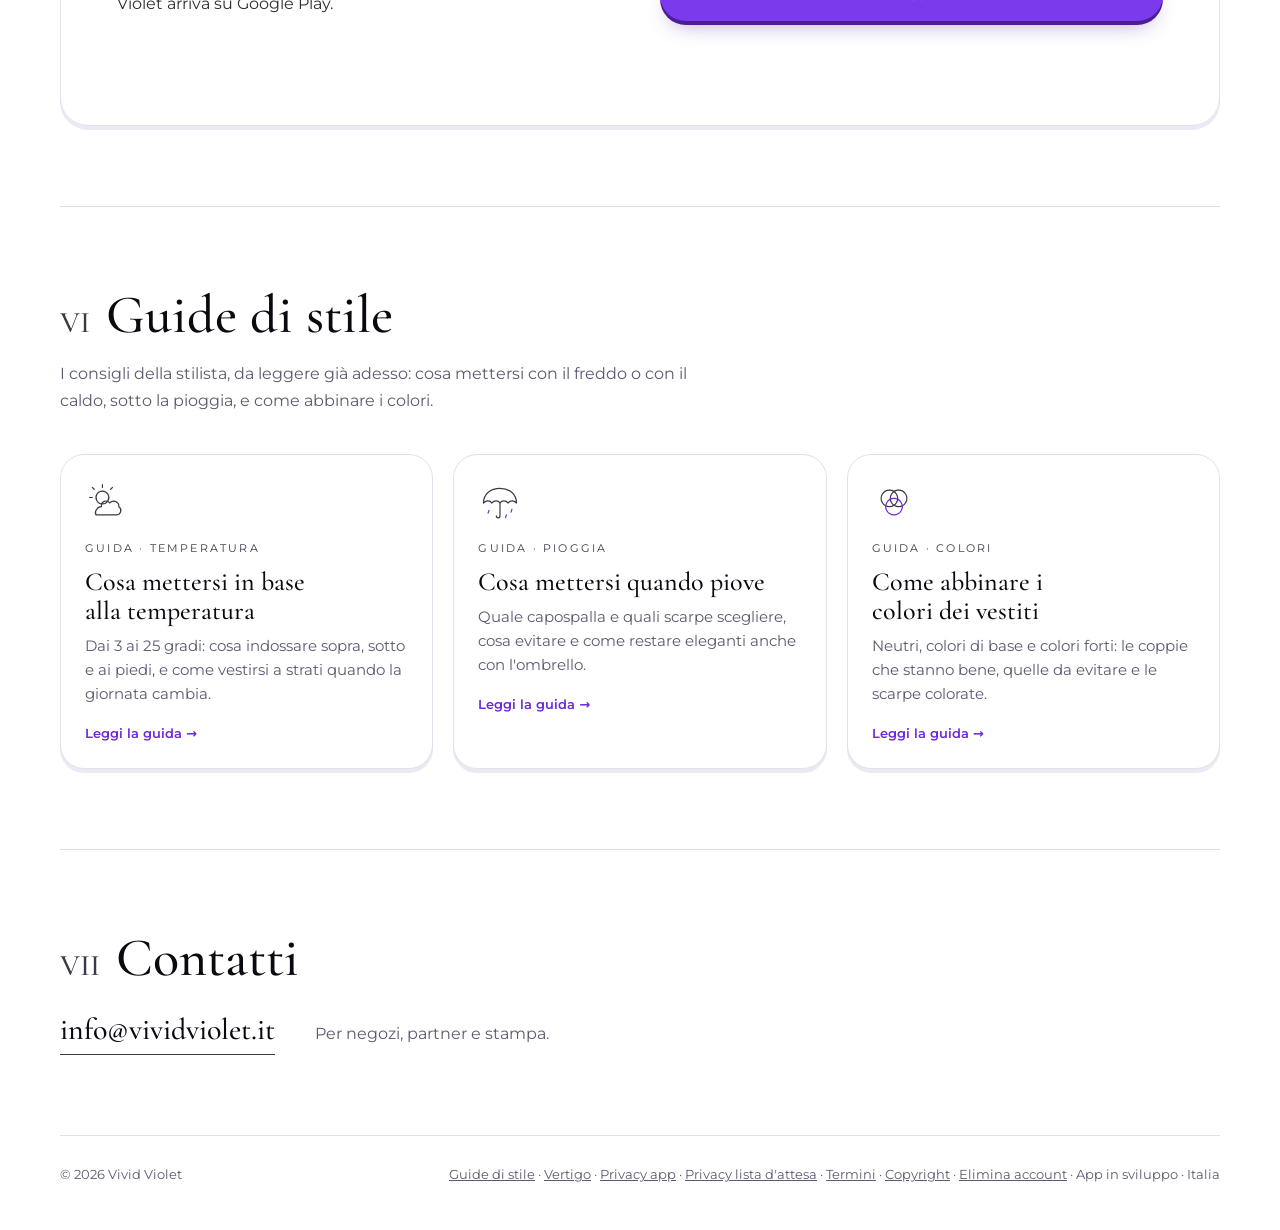
==== commit f0c9e93e: "Nuovo stile, tappa 3: Vertigo come un'apertura di rivista su carta avorio Pagina avorio da bordo a b" ====
--- a/index.html
+++ b/index.html
@@ -400,40 +400,87 @@
     .fisso .schermo img.attiva { translate: 0 0; }
   }
 
-  /* --- La moda incontra l'arte: la copertina di Vertigo, che segue il mouse (arte.js) --- */
-  /* la sezione si prepara (e scarica le immagini) solo quando ci si avvicina */
-  #arte { content-visibility: auto; contain-intrinsic-size: auto 820px; }
-  .vetrina { display: grid; grid-template-columns: minmax(0, 1fr) minmax(0, 440px); gap: 56px; align-items: center; }
-  .vetrina .occhiello-vertigo { margin: 0 0 14px; font-size: 11px; letter-spacing: .28em; text-transform: uppercase; color: var(--argento); }
-  .vetrina .occhiello-vertigo span { color: #8DB2E3; }
-  html[data-tema="giorno"] .vetrina .occhiello-vertigo span { color: #2F609E; }
-  .vetrina .intro { margin-bottom: 28px; }
-  /* La copertina è un oggetto: resta "di carta" anche di notte, con il blu del numero */
-  .rivista { display: block; perspective: 1400px; text-decoration: none; border-radius: 4px; }
-  .copertina { container-type: inline-size; display: grid; gap: 0; padding: 3.4cqw 3.4cqw 3.6cqw; background: #F1F1F1; color: #2F2F2F; border-radius: 3px; box-shadow: 1px 0 0 #D9D9DC, 2px 0 0 #CFCFD3, 3px 0 0 #C4C4C9, 0 50px 70px -36px rgba(0,0,0,.95); transform: rotateY(var(--gira, -9deg)) rotateX(var(--inclina, 3deg)); transition: transform .5s cubic-bezier(.2,.7,.2,1); }
-  html[data-tema="giorno"] .copertina { box-shadow: 1px 0 0 #E4E4E7, 2px 0 0 #DADADE, 3px 0 0 #D0D0D5, 0 40px 60px -34px rgba(30,20,50,.45); }
+  /* --- La moda incontra l'arte: Vertigo come un'apertura di rivista, su carta avorio.
+         La copertina segue il mouse (arte.js); la pagina avorio va da bordo a bordo. --- */
+  .avorio {
+    --carta-avorio: #F3EFE6; --testo: #1C1822; --tenue: #5A5262; --argento: #6B6475; --bordo: #D9D2C3;
+    --blu-v: #4F84C4; --blu-testo-v: #2F609E;
+    position: relative; color: var(--testo); background: var(--carta-avorio);
+    /* il fondo esce dalla colonna fino ai bordi dello schermo, senza barre di scorrimento */
+    box-shadow: 0 0 0 100vmax var(--carta-avorio); clip-path: inset(0 -100vmax);
+  }
+  .avorio > section { max-width: 1160px; margin: 0 auto; border-top: 0; padding: 88px 0 104px; }
+  /* la sezione si prepara (e scarica l'immagine) solo quando ci si avvicina */
+  #arte { content-visibility: auto; contain-intrinsic-size: auto 980px; }
+
+  /* testatina di pagina, come in cima a una rivista: titolo, numero, uscita */
+  .folio { display: grid; grid-template-columns: 1fr auto 1fr; align-items: baseline; gap: 16px; padding: 14px 0; border-top: 1.5px solid var(--testo); border-bottom: 1px solid var(--testo); font-size: 11px; letter-spacing: .26em; text-transform: uppercase; }
+  .folio .marchio-v { font: 500 26px/1 var(--serif); letter-spacing: .02em; text-transform: uppercase; }
+  .folio .marchio-v .v { color: var(--blu-v); }
+  .folio .centro { text-align: center; }
+  .folio .destra { text-align: right; color: var(--tenue); }
+
+  .apertura-rivista { display: grid; gap: 48px; margin-top: 56px; }
+  .pagina-sinistra { display: grid; gap: 28px; align-content: start; }
+  .avorio .titolo-sezione { margin: 0; }
+  .avorio .titolo-sezione h2 { font-size: clamp(46px, 6vw, 92px); line-height: .95; letter-spacing: -.015em; }
+  .attacco { margin: 0; max-width: 34ch; font: 500 italic clamp(22px, 2.2vw, 30px)/1.3 var(--serif); }
+  .attacco .blu { color: var(--blu-testo-v); font-style: normal; }
+
+  .sommario { border-top: 1px solid var(--bordo); }
+  .sommario h3 { margin: 18px 0 8px; font-size: 11px; font-weight: 600; letter-spacing: .28em; text-transform: uppercase; color: var(--blu-testo-v); }
+  .sommario ol { list-style: none; margin: 0; padding: 0; }
+  .sommario li { display: grid; grid-template-columns: 44px 1fr auto; gap: 12px; align-items: baseline; padding: 14px 0; border-bottom: 1px solid var(--bordo); }
+  .sommario .n { font: 500 italic 20px/1 var(--serif); color: var(--argento); }
+  .sommario .voce-s { font: 500 24px/1.15 var(--serif); }
+  .sommario .stato-s { font-size: 11px; letter-spacing: .2em; text-transform: uppercase; color: var(--tenue); white-space: nowrap; }
+
+  .azioni-rivista { display: flex; flex-wrap: wrap; align-items: center; gap: 28px; }
+  .pulsante.inchiostro { background: var(--testo); color: var(--carta-avorio); box-shadow: 0 4px 0 var(--blu-v); }
+  .pulsante.inchiostro:active { transform: translateY(3px); box-shadow: 0 1px 0 var(--blu-v); }
+  .link-rivista { font: 600 14px var(--sans); color: var(--testo); text-decoration: none; padding: 6px 0; background: linear-gradient(currentColor, currentColor) 0 100% / 100% 1px no-repeat; transition: background-size .35s cubic-bezier(.2,.7,.2,1); }
+  .link-rivista:hover, .link-rivista:focus-visible { background-size: 0 1px; background-position: 100% 100%; }
+  .nota-rivista { margin: 0; font-size: 13px; color: var(--tenue); max-width: 52ch; }
+
+  /* La copertina è un oggetto: carta, blu del numero, un filo di spessore */
+  .pagina-destra { display: grid; gap: 18px; justify-items: center; align-content: start; }
+  .rivista { display: block; width: min(460px, 100%); perspective: 1400px; text-decoration: none; border-radius: 4px; }
+  .copertina { container-type: inline-size; display: grid; gap: 0; padding: 3.4cqw 3.4cqw 3.6cqw; background: #FBFAF7; color: #2F2F2F; border-radius: 3px; box-shadow: 1px 0 0 #E2DDD2, 2px 0 0 #D8D2C5, 3px 0 0 #CDC6B8, 0 50px 60px -36px rgba(40,30,20,.55); transform: rotateY(var(--gira, -9deg)) rotateX(var(--inclina, 3deg)); transition: transform .5s cubic-bezier(.2,.7,.2,1); }
   .rivista:hover .copertina, .rivista:focus-visible .copertina { --gira: -3deg; --inclina: 1deg; }
   .testata-mini { margin: 0; font: 500 24cqw/.8 var(--serif); text-transform: uppercase; letter-spacing: -.012em; text-align: center; white-space: nowrap; }
   .testata-mini .v { color: #4F84C4; }
   .riga-mini { display: grid; grid-template-columns: repeat(4, 1fr); margin: 4.4cqw 0; padding: 0; list-style: none; text-align: center; font: 600 2.6cqw/1 var(--sans); }
-  .riga-mini li:first-child { color: #4F84C4; }
+  /* il blu piccolo è un po' più scuro: si legge bene anche a 11 px (la grande V resta del blu del numero) */
+  .riga-mini li:first-child { color: #2F609E; }
   .riga-mini li:nth-child(2) { text-decoration: underline; text-underline-offset: .3em; }
   .opera-mini { overflow: hidden; aspect-ratio: 1316 / 1511; background: #0A1424; }
   .opera-mini img { width: 100%; height: 100%; object-fit: cover; transform-origin: 62% 58%; }
-  .arte-firma { margin: 22px 0 0; color: var(--tenue); font-size: 12px; letter-spacing: .16em; text-transform: uppercase; }
+  .arte-firma { margin: 0; width: min(460px, 100%); display: flex; justify-content: space-between; gap: 12px; flex-wrap: wrap; font-size: 11px; letter-spacing: .18em; text-transform: uppercase; color: var(--tenue); }
   .arte-firma strong { color: var(--testo); font-weight: 600; }
 
+  @media (min-width: 921px) {
+    .apertura-rivista { grid-template-columns: minmax(0, 6fr) minmax(0, 5fr); gap: clamp(48px, 7vw, 112px); }
+    /* la linea di piega tra le due pagine */
+    .pagina-destra { border-left: 1px solid var(--bordo); padding-left: clamp(32px, 4vw, 64px); }
+  }
   @media (max-width: 920px) {
-    #arte { contain-intrinsic-size: auto 980px; }
-    .vetrina { grid-template-columns: 1fr; gap: 40px; }
-    .lato-copertina { width: min(420px, 100%); }
+    #arte { contain-intrinsic-size: auto 1500px; }
+    .avorio > section { padding: 64px 0 80px; }
+    .folio { grid-template-columns: 1fr auto; }
+    .folio .destra { display: none; }
+    .rivista { width: min(400px, 100%); }
+    /* sul telefono lo stato va sotto la voce, così il titolo ha tutta la riga */
+    .sommario li { grid-template-columns: 36px 1fr; row-gap: 6px; }
+    .sommario .stato-s { grid-column: 2; }
   }
   @media (prefers-reduced-motion: reduce) { .copertina { transition: none; } }
   @media (prefers-reduced-motion: no-preference) {
-    /* l'opera sprofonda nella copertina mentre scorri, come sulla pagina di Vertigo */
     @supports (animation-timeline: view()) {
+      /* l'opera sprofonda nella copertina mentre scorri; le righe della testatina si tracciano */
       .opera-mini img { animation: sprofonda-mini linear both; animation-timeline: view(); animation-range: cover 0% cover 100%; }
       @keyframes sprofonda-mini { from { transform: scale(1.3) rotate(-1.5deg); } to { transform: scale(1) rotate(0deg); } }
+      .folio { animation: traccia linear both; animation-timeline: view(); animation-range: entry 0% entry 80%; }
+      @keyframes traccia { from { clip-path: inset(0 100% 0 0); } to { clip-path: inset(0 0 0 0); } }
     }
   }
 
@@ -713,26 +760,39 @@
       </ol>
     </section>
 
+    <div class="avorio">
     <section id="arte" aria-labelledby="titolo-arte">
-      <div class="vetrina">
-        <div>
-          <p class="occhiello-vertigo"><span translate="no">Vertigo</span> · Numero 1 · inverno 2030</p>
+      <div class="folio"><span class="marchio-v" translate="no"><span class="v">V</span>ertigo</span><span class="centro">Numero 1 · inverno 2030</span><span class="destra">Ogni due settimane</span></div>
+      <div class="apertura-rivista">
+        <div class="pagina-sinistra">
           <div class="titolo-sezione"><span class="num">II</span><h2 id="titolo-arte">La moda incontra l’arte</h2></div>
-          <p class="intro"><span translate="no">Vertigo</span> è la nostra rivista di arte e moda: ogni due settimane, via email. Il primo numero è gratis.</p>
-          <a class="pulsante contorno" href="/vertigo/">Scopri <span translate="no">Vertigo</span></a>
+          <p class="attacco"><span class="blu" translate="no">Vertigo</span> è la nostra rivista di arte e moda: ogni due settimane, via email. Il primo numero guarda lontano, all’inverno 2030.</p>
+          <div class="sommario">
+            <h3>In questo numero</h3>
+            <ol>
+              <li><span class="n">I</span><span class="voce-s">La copertina, inverno 2030</span><span class="stato-s">Alessandro De Luca</span></li>
+              <li><span class="n">II</span><span class="voce-s">Il sommario completo</span><span class="stato-s">In arrivo</span></li>
+            </ol>
+          </div>
+          <div class="azioni-rivista">
+            <a class="pulsante inchiostro" href="/vertigo/#modulo">Ricevi il numero 1</a>
+            <a class="link-rivista" href="/vertigo/">Scopri <span translate="no">Vertigo</span> →</a>
+          </div>
+          <p class="nota-rivista">Il primo numero è gratis. I successivi saranno a pagamento: prima ti diremo prezzo e modalità, e sceglierai tu.</p>
         </div>
-        <div class="lato-copertina">
-        <a class="rivista" href="/vertigo/" aria-label="Copertina di Vertigo, numero 1, inverno 2030: vai alla pagina della rivista">
-          <div class="copertina">
-            <p class="testata-mini" aria-hidden="true" translate="no"><span class="v">V</span>ertigo</p>
-            <ul class="riga-mini" aria-hidden="true"><li translate="no">vivid</li><li>magazine</li><li>inverno</li><li>2030</li></ul>
-            <div class="opera-mini"><img src="img/vertigo/inverno-2030-600.webp?v=1" srcset="img/vertigo/inverno-2030-600.webp?v=1 600w, img/vertigo/inverno-2030-1000.webp?v=1 1000w" sizes="(max-width: 920px) min(400px, calc(100vw - 70px)), 420px" width="1316" height="1511" alt="" loading="lazy" decoding="async"></div>
-          </div>
-        </a>
-        <p class="arte-firma">Copertina di <strong translate="no">Alessandro De Luca</strong></p>
+        <div class="pagina-destra">
+          <a class="rivista" href="/vertigo/" aria-label="Copertina di Vertigo, numero 1, inverno 2030: vai alla pagina della rivista">
+            <div class="copertina">
+              <p class="testata-mini" aria-hidden="true" translate="no"><span class="v">V</span>ertigo</p>
+              <ul class="riga-mini" aria-hidden="true"><li translate="no">vivid</li><li>magazine</li><li>inverno</li><li>2030</li></ul>
+              <div class="opera-mini"><img src="img/vertigo/inverno-2030-600.webp?v=1" srcset="img/vertigo/inverno-2030-600.webp?v=1 600w, img/vertigo/inverno-2030-1000.webp?v=1 1000w" sizes="(max-width: 920px) min(400px, calc(100vw - 40px)), 460px" width="1316" height="1511" alt="" loading="lazy" decoding="async"></div>
+            </div>
+          </a>
+          <p class="arte-firma"><span>Numero 1 · inverno 2030</span><span>Copertina di <strong translate="no">Alessandro De Luca</strong></span></p>
         </div>
       </div>
     </section>
+    </div>
 
     <section aria-labelledby="titolo-trasparenza">
       <div class="trasparenza">
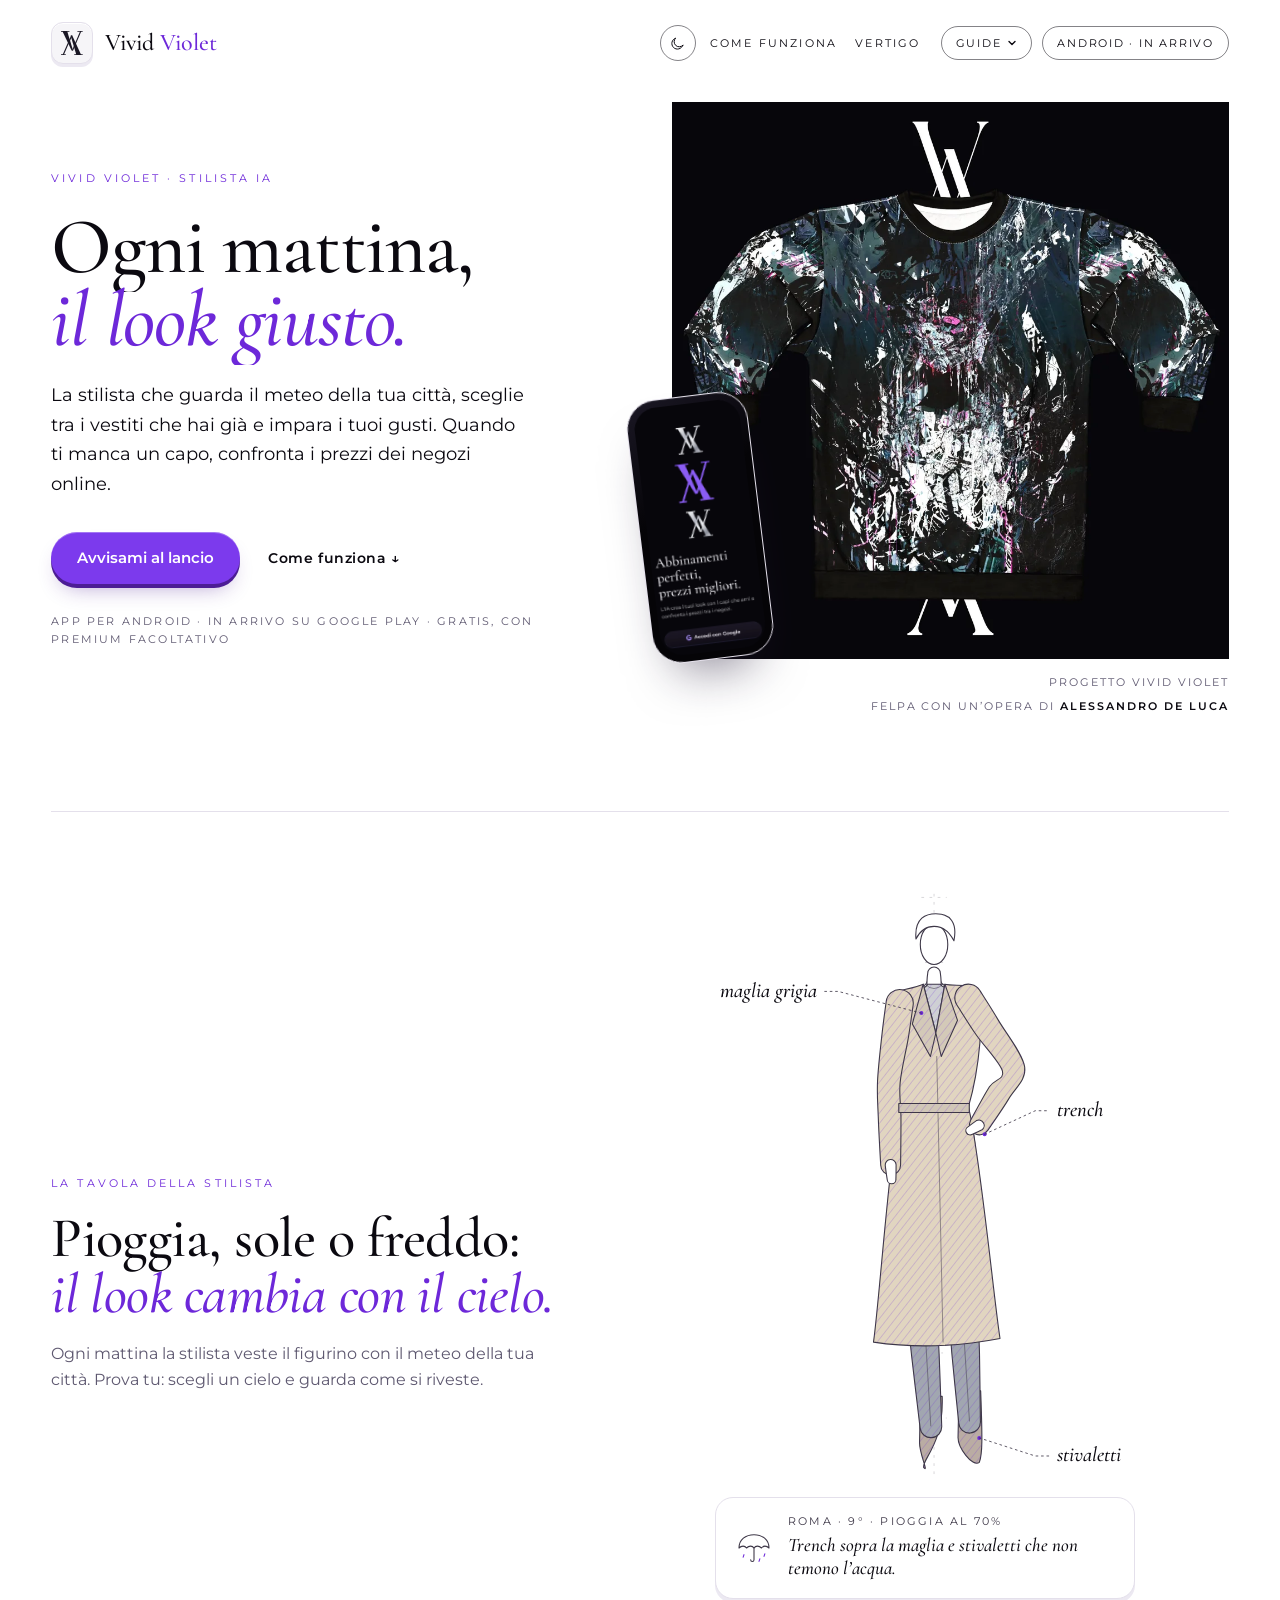
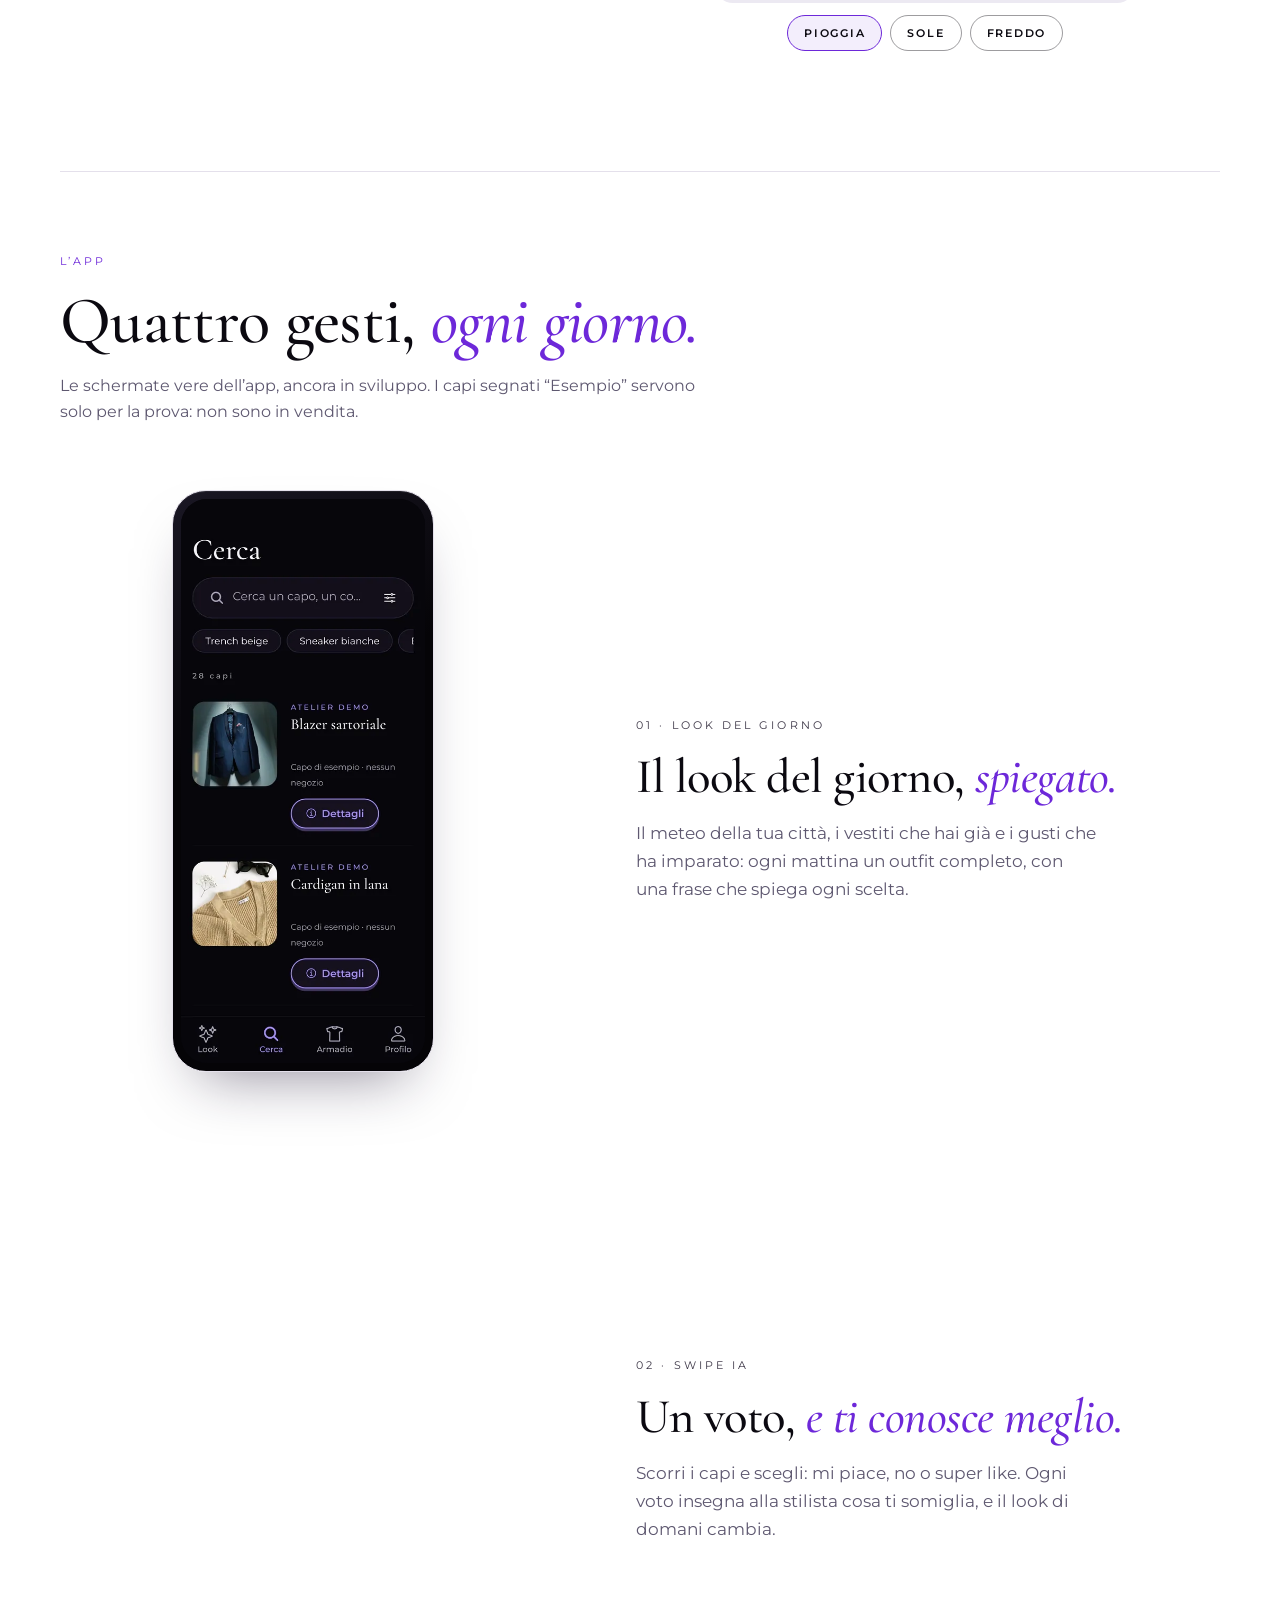
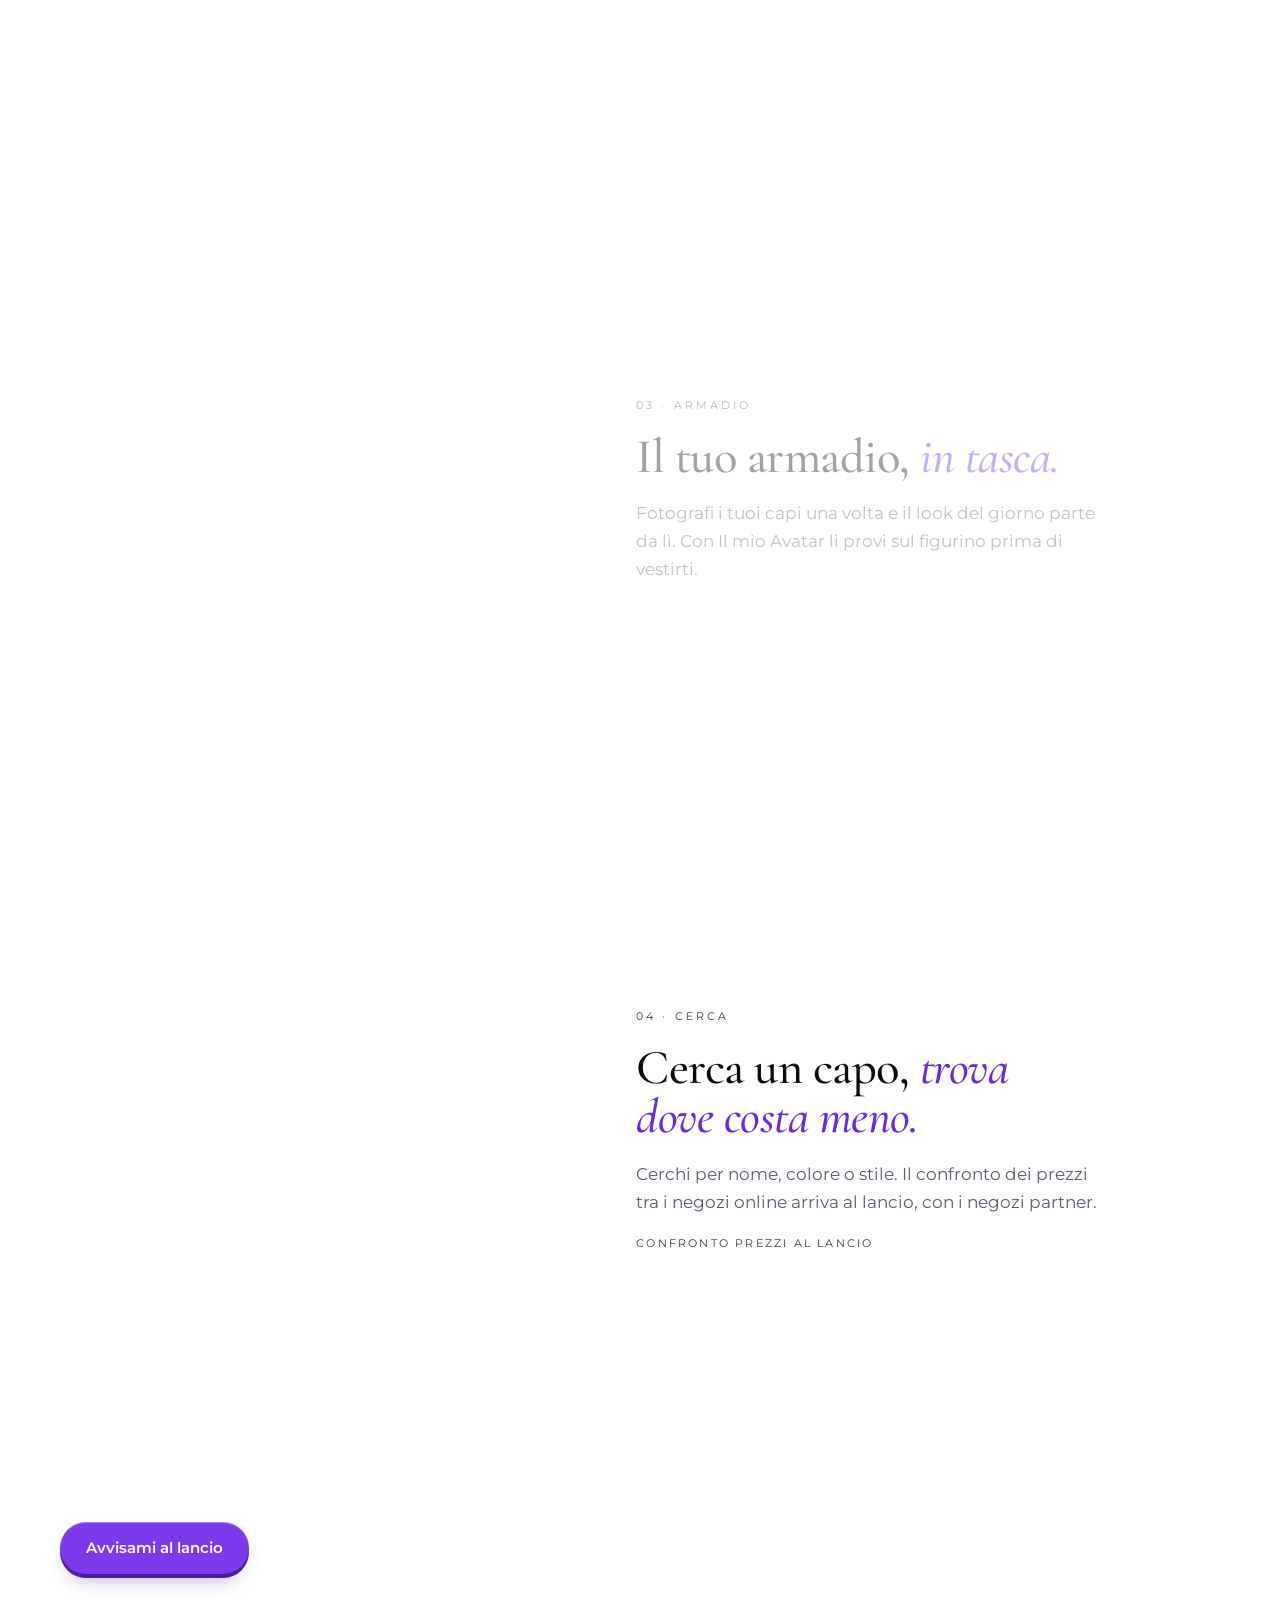
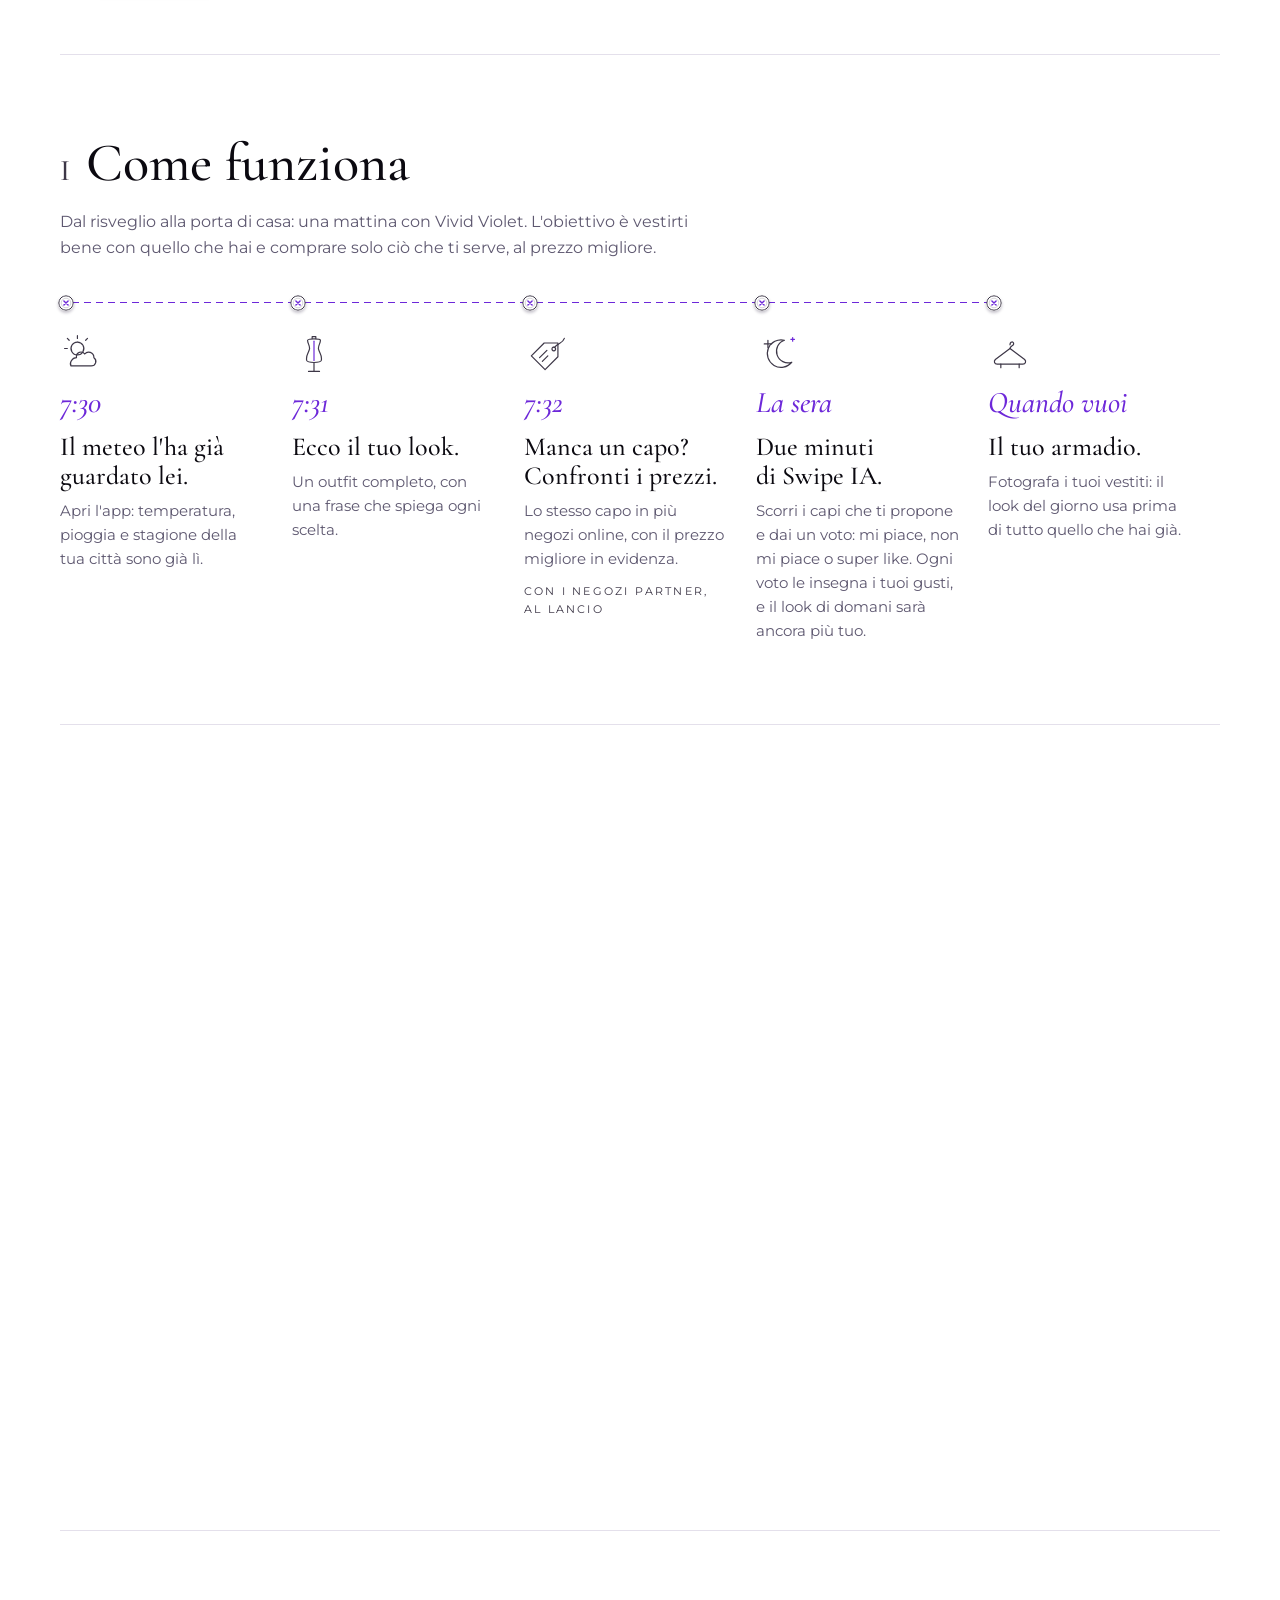
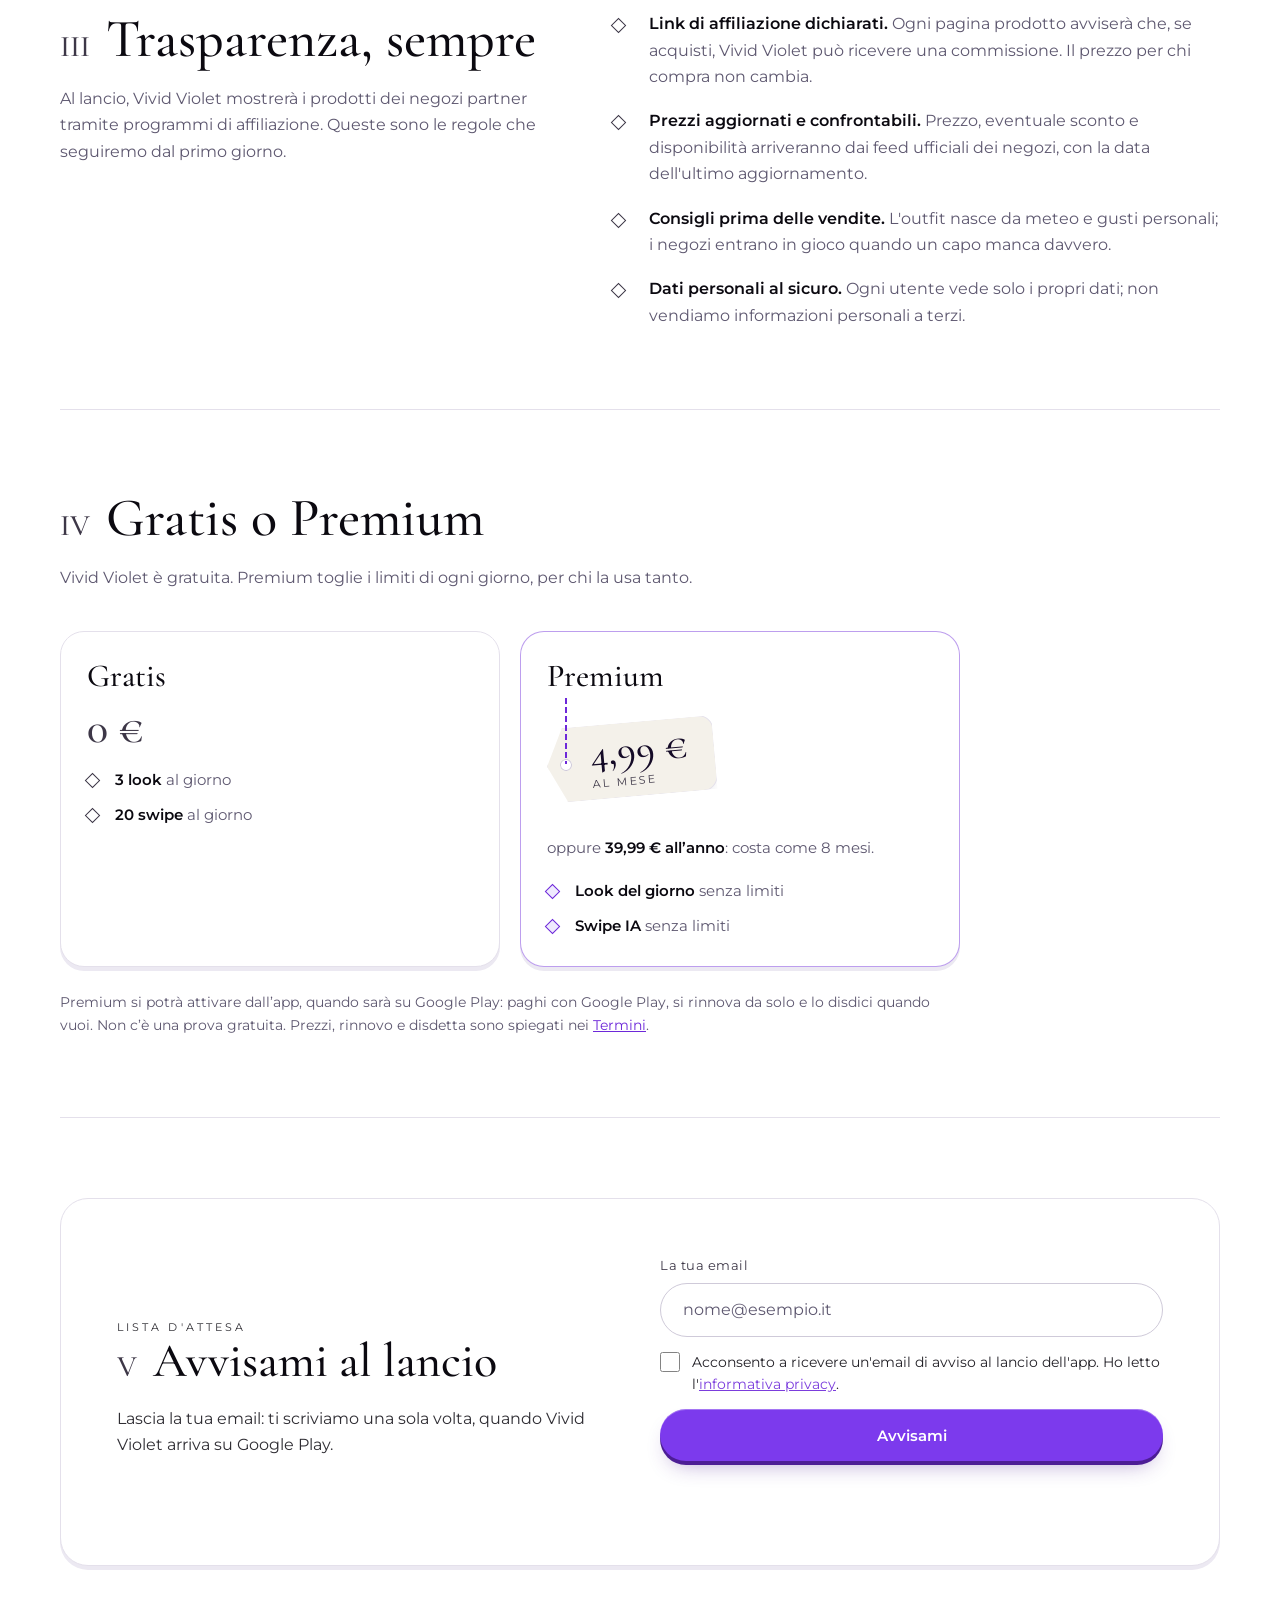
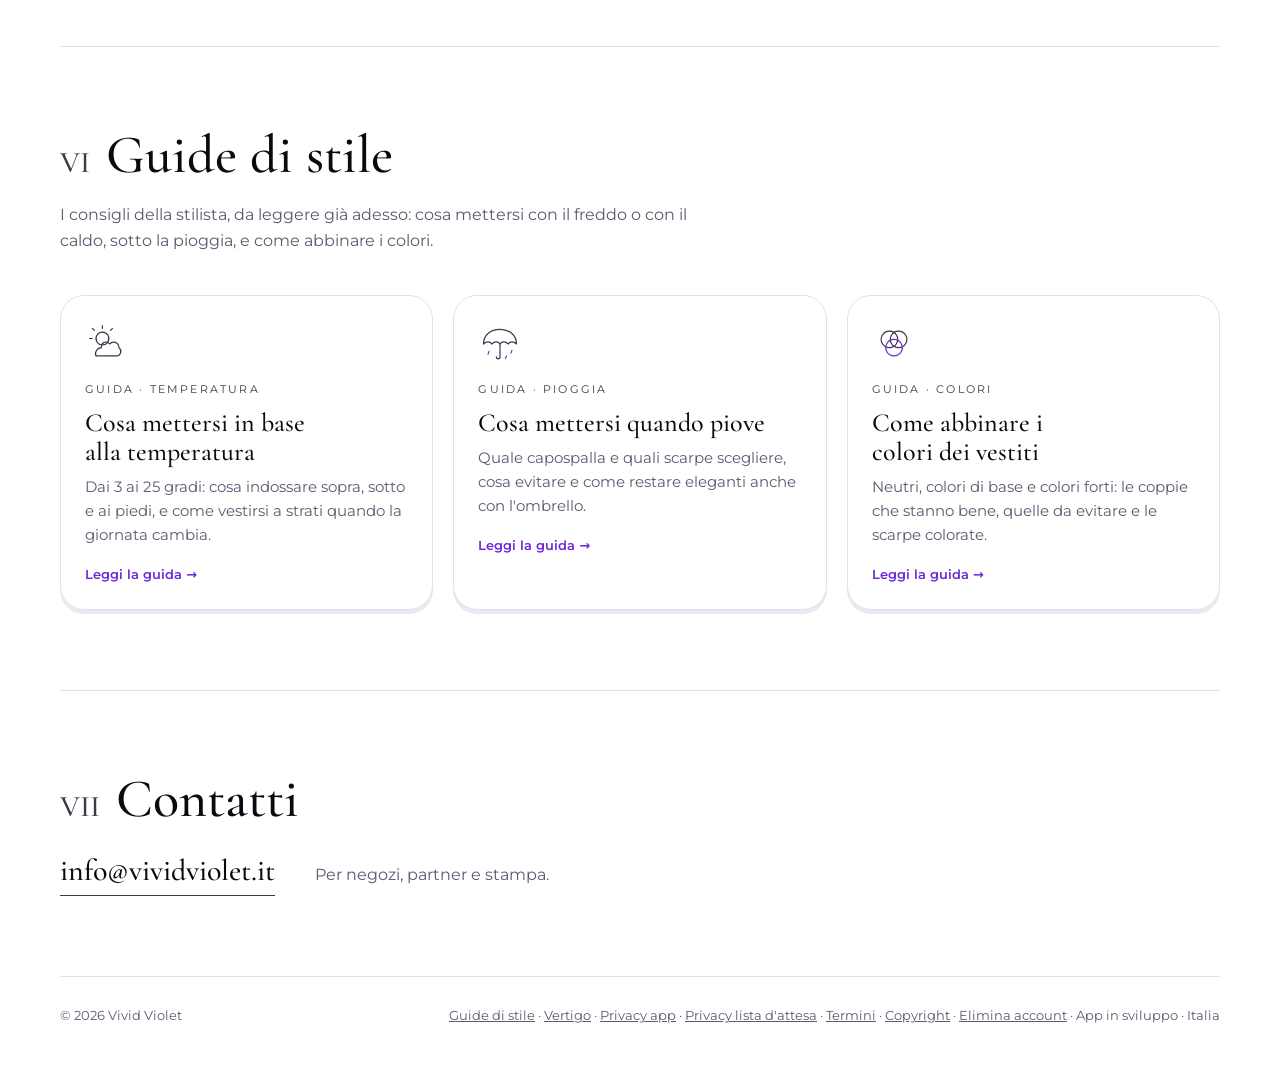
==== commit 7ac1e955: "Annulla la tappa 3: torna la vetrina di Vertigo di prima Su richiesta: la versione precedente era mi" ====
--- a/index.html
+++ b/index.html
@@ -400,87 +400,40 @@
     .fisso .schermo img.attiva { translate: 0 0; }
   }
 
-  /* --- La moda incontra l'arte: Vertigo come un'apertura di rivista, su carta avorio.
-         La copertina segue il mouse (arte.js); la pagina avorio va da bordo a bordo. --- */
-  .avorio {
-    --carta-avorio: #F3EFE6; --testo: #1C1822; --tenue: #5A5262; --argento: #6B6475; --bordo: #D9D2C3;
-    --blu-v: #4F84C4; --blu-testo-v: #2F609E;
-    position: relative; color: var(--testo); background: var(--carta-avorio);
-    /* il fondo esce dalla colonna fino ai bordi dello schermo, senza barre di scorrimento */
-    box-shadow: 0 0 0 100vmax var(--carta-avorio); clip-path: inset(0 -100vmax);
-  }
-  .avorio > section { max-width: 1160px; margin: 0 auto; border-top: 0; padding: 88px 0 104px; }
-  /* la sezione si prepara (e scarica l'immagine) solo quando ci si avvicina */
-  #arte { content-visibility: auto; contain-intrinsic-size: auto 980px; }
-
-  /* testatina di pagina, come in cima a una rivista: titolo, numero, uscita */
-  .folio { display: grid; grid-template-columns: 1fr auto 1fr; align-items: baseline; gap: 16px; padding: 14px 0; border-top: 1.5px solid var(--testo); border-bottom: 1px solid var(--testo); font-size: 11px; letter-spacing: .26em; text-transform: uppercase; }
-  .folio .marchio-v { font: 500 26px/1 var(--serif); letter-spacing: .02em; text-transform: uppercase; }
-  .folio .marchio-v .v { color: var(--blu-v); }
-  .folio .centro { text-align: center; }
-  .folio .destra { text-align: right; color: var(--tenue); }
-
-  .apertura-rivista { display: grid; gap: 48px; margin-top: 56px; }
-  .pagina-sinistra { display: grid; gap: 28px; align-content: start; }
-  .avorio .titolo-sezione { margin: 0; }
-  .avorio .titolo-sezione h2 { font-size: clamp(46px, 6vw, 92px); line-height: .95; letter-spacing: -.015em; }
-  .attacco { margin: 0; max-width: 34ch; font: 500 italic clamp(22px, 2.2vw, 30px)/1.3 var(--serif); }
-  .attacco .blu { color: var(--blu-testo-v); font-style: normal; }
-
-  .sommario { border-top: 1px solid var(--bordo); }
-  .sommario h3 { margin: 18px 0 8px; font-size: 11px; font-weight: 600; letter-spacing: .28em; text-transform: uppercase; color: var(--blu-testo-v); }
-  .sommario ol { list-style: none; margin: 0; padding: 0; }
-  .sommario li { display: grid; grid-template-columns: 44px 1fr auto; gap: 12px; align-items: baseline; padding: 14px 0; border-bottom: 1px solid var(--bordo); }
-  .sommario .n { font: 500 italic 20px/1 var(--serif); color: var(--argento); }
-  .sommario .voce-s { font: 500 24px/1.15 var(--serif); }
-  .sommario .stato-s { font-size: 11px; letter-spacing: .2em; text-transform: uppercase; color: var(--tenue); white-space: nowrap; }
-
-  .azioni-rivista { display: flex; flex-wrap: wrap; align-items: center; gap: 28px; }
-  .pulsante.inchiostro { background: var(--testo); color: var(--carta-avorio); box-shadow: 0 4px 0 var(--blu-v); }
-  .pulsante.inchiostro:active { transform: translateY(3px); box-shadow: 0 1px 0 var(--blu-v); }
-  .link-rivista { font: 600 14px var(--sans); color: var(--testo); text-decoration: none; padding: 6px 0; background: linear-gradient(currentColor, currentColor) 0 100% / 100% 1px no-repeat; transition: background-size .35s cubic-bezier(.2,.7,.2,1); }
-  .link-rivista:hover, .link-rivista:focus-visible { background-size: 0 1px; background-position: 100% 100%; }
-  .nota-rivista { margin: 0; font-size: 13px; color: var(--tenue); max-width: 52ch; }
-
-  /* La copertina è un oggetto: carta, blu del numero, un filo di spessore */
-  .pagina-destra { display: grid; gap: 18px; justify-items: center; align-content: start; }
-  .rivista { display: block; width: min(460px, 100%); perspective: 1400px; text-decoration: none; border-radius: 4px; }
-  .copertina { container-type: inline-size; display: grid; gap: 0; padding: 3.4cqw 3.4cqw 3.6cqw; background: #FBFAF7; color: #2F2F2F; border-radius: 3px; box-shadow: 1px 0 0 #E2DDD2, 2px 0 0 #D8D2C5, 3px 0 0 #CDC6B8, 0 50px 60px -36px rgba(40,30,20,.55); transform: rotateY(var(--gira, -9deg)) rotateX(var(--inclina, 3deg)); transition: transform .5s cubic-bezier(.2,.7,.2,1); }
+  /* --- La moda incontra l'arte: la copertina di Vertigo, che segue il mouse (arte.js) --- */
+  /* la sezione si prepara (e scarica le immagini) solo quando ci si avvicina */
+  #arte { content-visibility: auto; contain-intrinsic-size: auto 820px; }
+  .vetrina { display: grid; grid-template-columns: minmax(0, 1fr) minmax(0, 440px); gap: 56px; align-items: center; }
+  .vetrina .occhiello-vertigo { margin: 0 0 14px; font-size: 11px; letter-spacing: .28em; text-transform: uppercase; color: var(--argento); }
+  .vetrina .occhiello-vertigo span { color: #8DB2E3; }
+  html[data-tema="giorno"] .vetrina .occhiello-vertigo span { color: #2F609E; }
+  .vetrina .intro { margin-bottom: 28px; }
+  /* La copertina è un oggetto: resta "di carta" anche di notte, con il blu del numero */
+  .rivista { display: block; perspective: 1400px; text-decoration: none; border-radius: 4px; }
+  .copertina { container-type: inline-size; display: grid; gap: 0; padding: 3.4cqw 3.4cqw 3.6cqw; background: #F1F1F1; color: #2F2F2F; border-radius: 3px; box-shadow: 1px 0 0 #D9D9DC, 2px 0 0 #CFCFD3, 3px 0 0 #C4C4C9, 0 50px 70px -36px rgba(0,0,0,.95); transform: rotateY(var(--gira, -9deg)) rotateX(var(--inclina, 3deg)); transition: transform .5s cubic-bezier(.2,.7,.2,1); }
+  html[data-tema="giorno"] .copertina { box-shadow: 1px 0 0 #E4E4E7, 2px 0 0 #DADADE, 3px 0 0 #D0D0D5, 0 40px 60px -34px rgba(30,20,50,.45); }
   .rivista:hover .copertina, .rivista:focus-visible .copertina { --gira: -3deg; --inclina: 1deg; }
   .testata-mini { margin: 0; font: 500 24cqw/.8 var(--serif); text-transform: uppercase; letter-spacing: -.012em; text-align: center; white-space: nowrap; }
   .testata-mini .v { color: #4F84C4; }
   .riga-mini { display: grid; grid-template-columns: repeat(4, 1fr); margin: 4.4cqw 0; padding: 0; list-style: none; text-align: center; font: 600 2.6cqw/1 var(--sans); }
-  /* il blu piccolo è un po' più scuro: si legge bene anche a 11 px (la grande V resta del blu del numero) */
-  .riga-mini li:first-child { color: #2F609E; }
+  .riga-mini li:first-child { color: #4F84C4; }
   .riga-mini li:nth-child(2) { text-decoration: underline; text-underline-offset: .3em; }
   .opera-mini { overflow: hidden; aspect-ratio: 1316 / 1511; background: #0A1424; }
   .opera-mini img { width: 100%; height: 100%; object-fit: cover; transform-origin: 62% 58%; }
-  .arte-firma { margin: 0; width: min(460px, 100%); display: flex; justify-content: space-between; gap: 12px; flex-wrap: wrap; font-size: 11px; letter-spacing: .18em; text-transform: uppercase; color: var(--tenue); }
+  .arte-firma { margin: 22px 0 0; color: var(--tenue); font-size: 12px; letter-spacing: .16em; text-transform: uppercase; }
   .arte-firma strong { color: var(--testo); font-weight: 600; }
 
-  @media (min-width: 921px) {
-    .apertura-rivista { grid-template-columns: minmax(0, 6fr) minmax(0, 5fr); gap: clamp(48px, 7vw, 112px); }
-    /* la linea di piega tra le due pagine */
-    .pagina-destra { border-left: 1px solid var(--bordo); padding-left: clamp(32px, 4vw, 64px); }
-  }
   @media (max-width: 920px) {
-    #arte { contain-intrinsic-size: auto 1500px; }
-    .avorio > section { padding: 64px 0 80px; }
-    .folio { grid-template-columns: 1fr auto; }
-    .folio .destra { display: none; }
-    .rivista { width: min(400px, 100%); }
-    /* sul telefono lo stato va sotto la voce, così il titolo ha tutta la riga */
-    .sommario li { grid-template-columns: 36px 1fr; row-gap: 6px; }
-    .sommario .stato-s { grid-column: 2; }
+    #arte { contain-intrinsic-size: auto 980px; }
+    .vetrina { grid-template-columns: 1fr; gap: 40px; }
+    .lato-copertina { width: min(420px, 100%); }
   }
   @media (prefers-reduced-motion: reduce) { .copertina { transition: none; } }
   @media (prefers-reduced-motion: no-preference) {
+    /* l'opera sprofonda nella copertina mentre scorri, come sulla pagina di Vertigo */
     @supports (animation-timeline: view()) {
-      /* l'opera sprofonda nella copertina mentre scorri; le righe della testatina si tracciano */
       .opera-mini img { animation: sprofonda-mini linear both; animation-timeline: view(); animation-range: cover 0% cover 100%; }
       @keyframes sprofonda-mini { from { transform: scale(1.3) rotate(-1.5deg); } to { transform: scale(1) rotate(0deg); } }
-      .folio { animation: traccia linear both; animation-timeline: view(); animation-range: entry 0% entry 80%; }
-      @keyframes traccia { from { clip-path: inset(0 100% 0 0); } to { clip-path: inset(0 0 0 0); } }
     }
   }
 
@@ -760,39 +713,26 @@
       </ol>
     </section>
 
-    <div class="avorio">
     <section id="arte" aria-labelledby="titolo-arte">
-      <div class="folio"><span class="marchio-v" translate="no"><span class="v">V</span>ertigo</span><span class="centro">Numero 1 · inverno 2030</span><span class="destra">Ogni due settimane</span></div>
-      <div class="apertura-rivista">
-        <div class="pagina-sinistra">
+      <div class="vetrina">
+        <div>
+          <p class="occhiello-vertigo"><span translate="no">Vertigo</span> · Numero 1 · inverno 2030</p>
           <div class="titolo-sezione"><span class="num">II</span><h2 id="titolo-arte">La moda incontra l’arte</h2></div>
-          <p class="attacco"><span class="blu" translate="no">Vertigo</span> è la nostra rivista di arte e moda: ogni due settimane, via email. Il primo numero guarda lontano, all’inverno 2030.</p>
-          <div class="sommario">
-            <h3>In questo numero</h3>
-            <ol>
-              <li><span class="n">I</span><span class="voce-s">La copertina, inverno 2030</span><span class="stato-s">Alessandro De Luca</span></li>
-              <li><span class="n">II</span><span class="voce-s">Il sommario completo</span><span class="stato-s">In arrivo</span></li>
-            </ol>
+          <p class="intro"><span translate="no">Vertigo</span> è la nostra rivista di arte e moda: ogni due settimane, via email. Il primo numero è gratis.</p>
+          <a class="pulsante contorno" href="/vertigo/">Scopri <span translate="no">Vertigo</span></a>
+        </div>
+        <div class="lato-copertina">
+        <a class="rivista" href="/vertigo/" aria-label="Copertina di Vertigo, numero 1, inverno 2030: vai alla pagina della rivista">
+          <div class="copertina">
+            <p class="testata-mini" aria-hidden="true" translate="no"><span class="v">V</span>ertigo</p>
+            <ul class="riga-mini" aria-hidden="true"><li translate="no">vivid</li><li>magazine</li><li>inverno</li><li>2030</li></ul>
+            <div class="opera-mini"><img src="img/vertigo/inverno-2030-600.webp?v=1" srcset="img/vertigo/inverno-2030-600.webp?v=1 600w, img/vertigo/inverno-2030-1000.webp?v=1 1000w" sizes="(max-width: 920px) min(400px, calc(100vw - 70px)), 420px" width="1316" height="1511" alt="" loading="lazy" decoding="async"></div>
           </div>
-          <div class="azioni-rivista">
-            <a class="pulsante inchiostro" href="/vertigo/#modulo">Ricevi il numero 1</a>
-            <a class="link-rivista" href="/vertigo/">Scopri <span translate="no">Vertigo</span> →</a>
-          </div>
-          <p class="nota-rivista">Il primo numero è gratis. I successivi saranno a pagamento: prima ti diremo prezzo e modalità, e sceglierai tu.</p>
+        </a>
+        <p class="arte-firma">Copertina di <strong translate="no">Alessandro De Luca</strong></p>
         </div>
-        <div class="pagina-destra">
-          <a class="rivista" href="/vertigo/" aria-label="Copertina di Vertigo, numero 1, inverno 2030: vai alla pagina della rivista">
-            <div class="copertina">
-              <p class="testata-mini" aria-hidden="true" translate="no"><span class="v">V</span>ertigo</p>
-              <ul class="riga-mini" aria-hidden="true"><li translate="no">vivid</li><li>magazine</li><li>inverno</li><li>2030</li></ul>
-              <div class="opera-mini"><img src="img/vertigo/inverno-2030-600.webp?v=1" srcset="img/vertigo/inverno-2030-600.webp?v=1 600w, img/vertigo/inverno-2030-1000.webp?v=1 1000w" sizes="(max-width: 920px) min(400px, calc(100vw - 40px)), 460px" width="1316" height="1511" alt="" loading="lazy" decoding="async"></div>
-            </div>
-          </a>
-          <p class="arte-firma"><span>Numero 1 · inverno 2030</span><span>Copertina di <strong translate="no">Alessandro De Luca</strong></span></p>
-        </div>
       </div>
     </section>
-    </div>
 
     <section aria-labelledby="titolo-trasparenza">
       <div class="trasparenza">
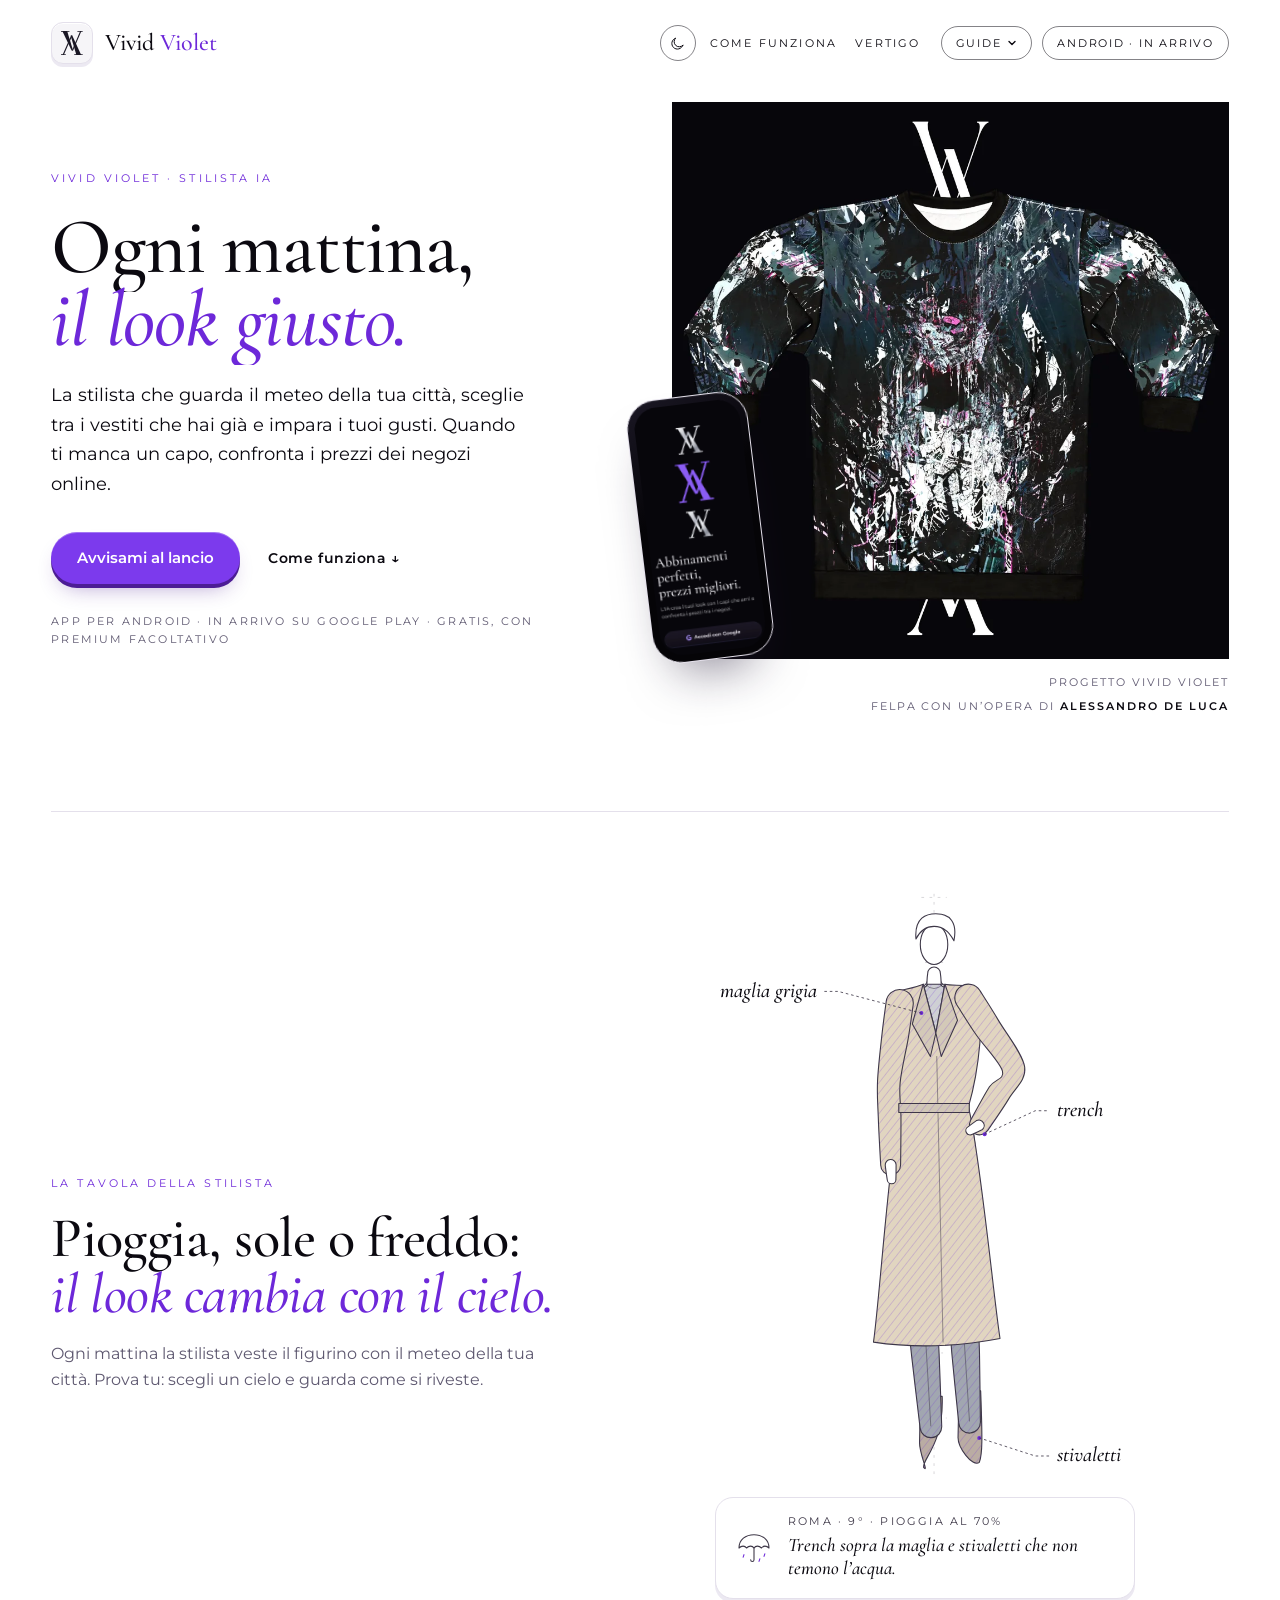
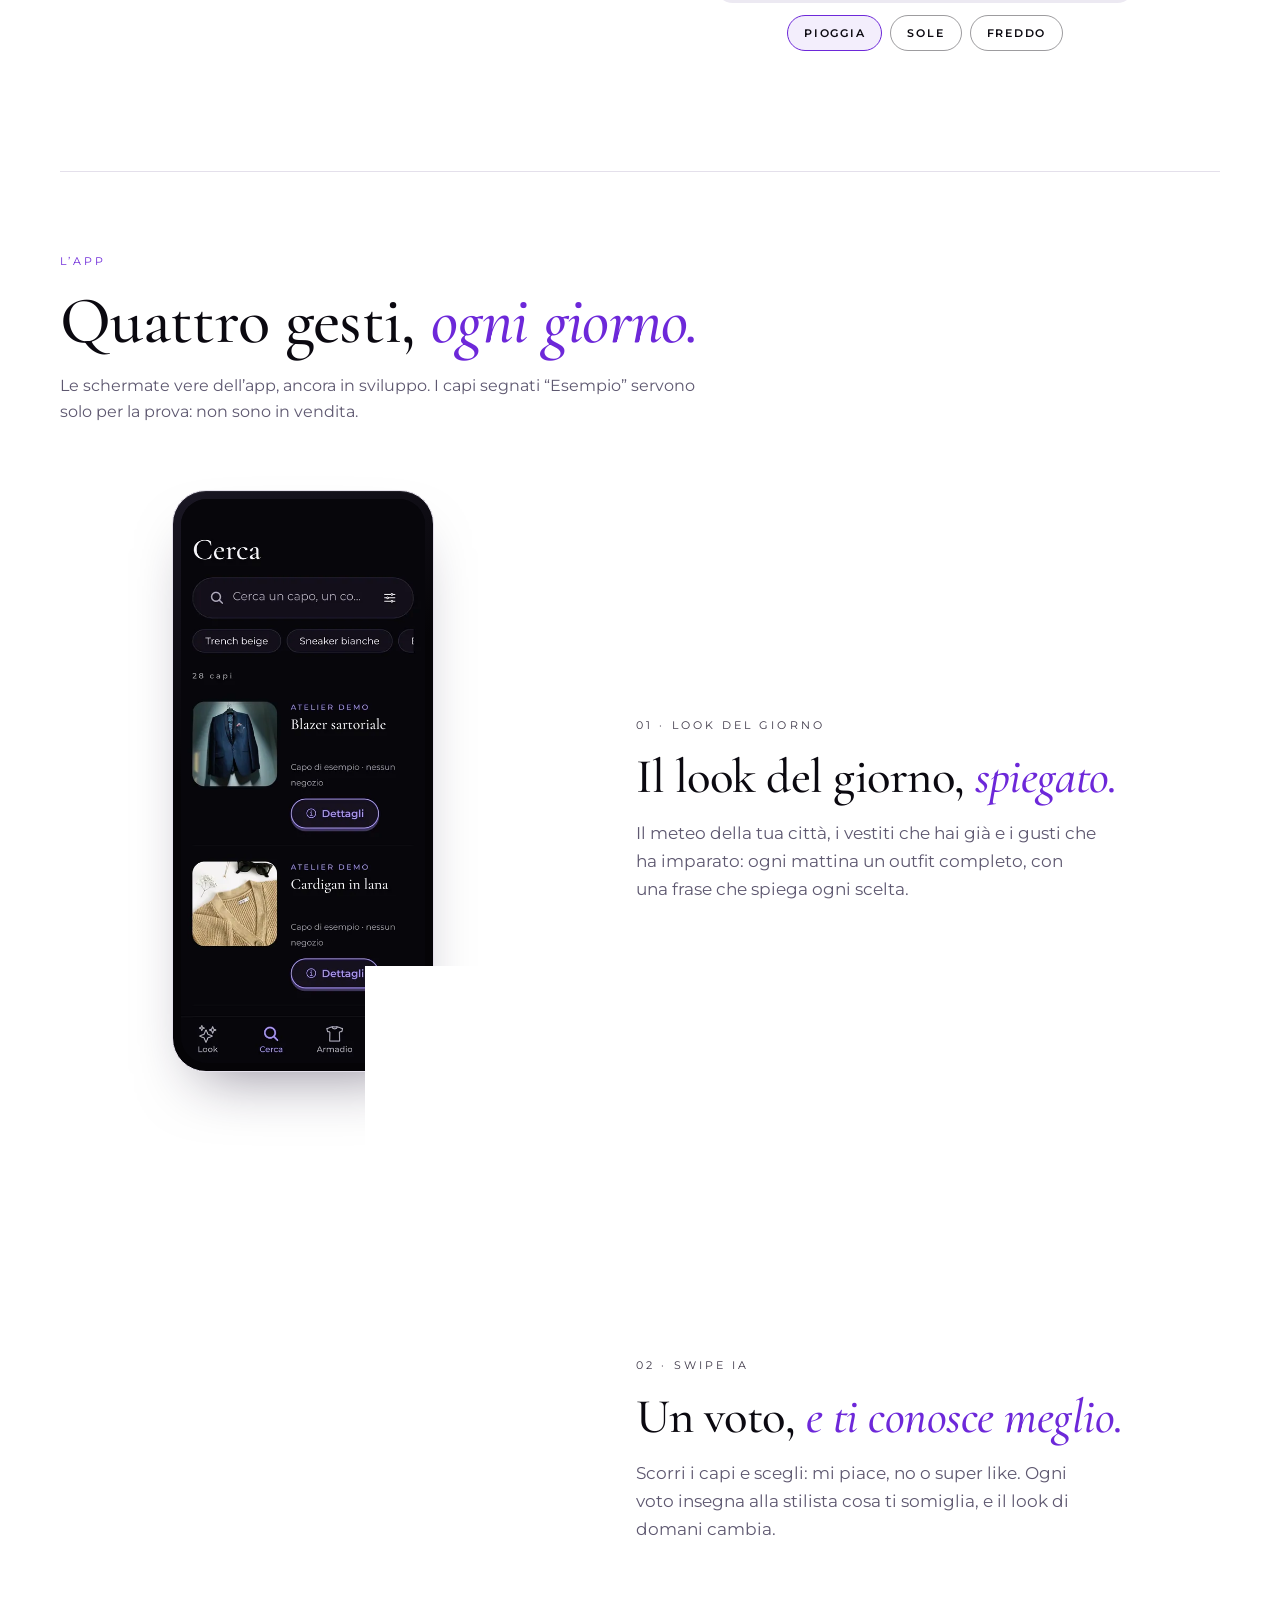
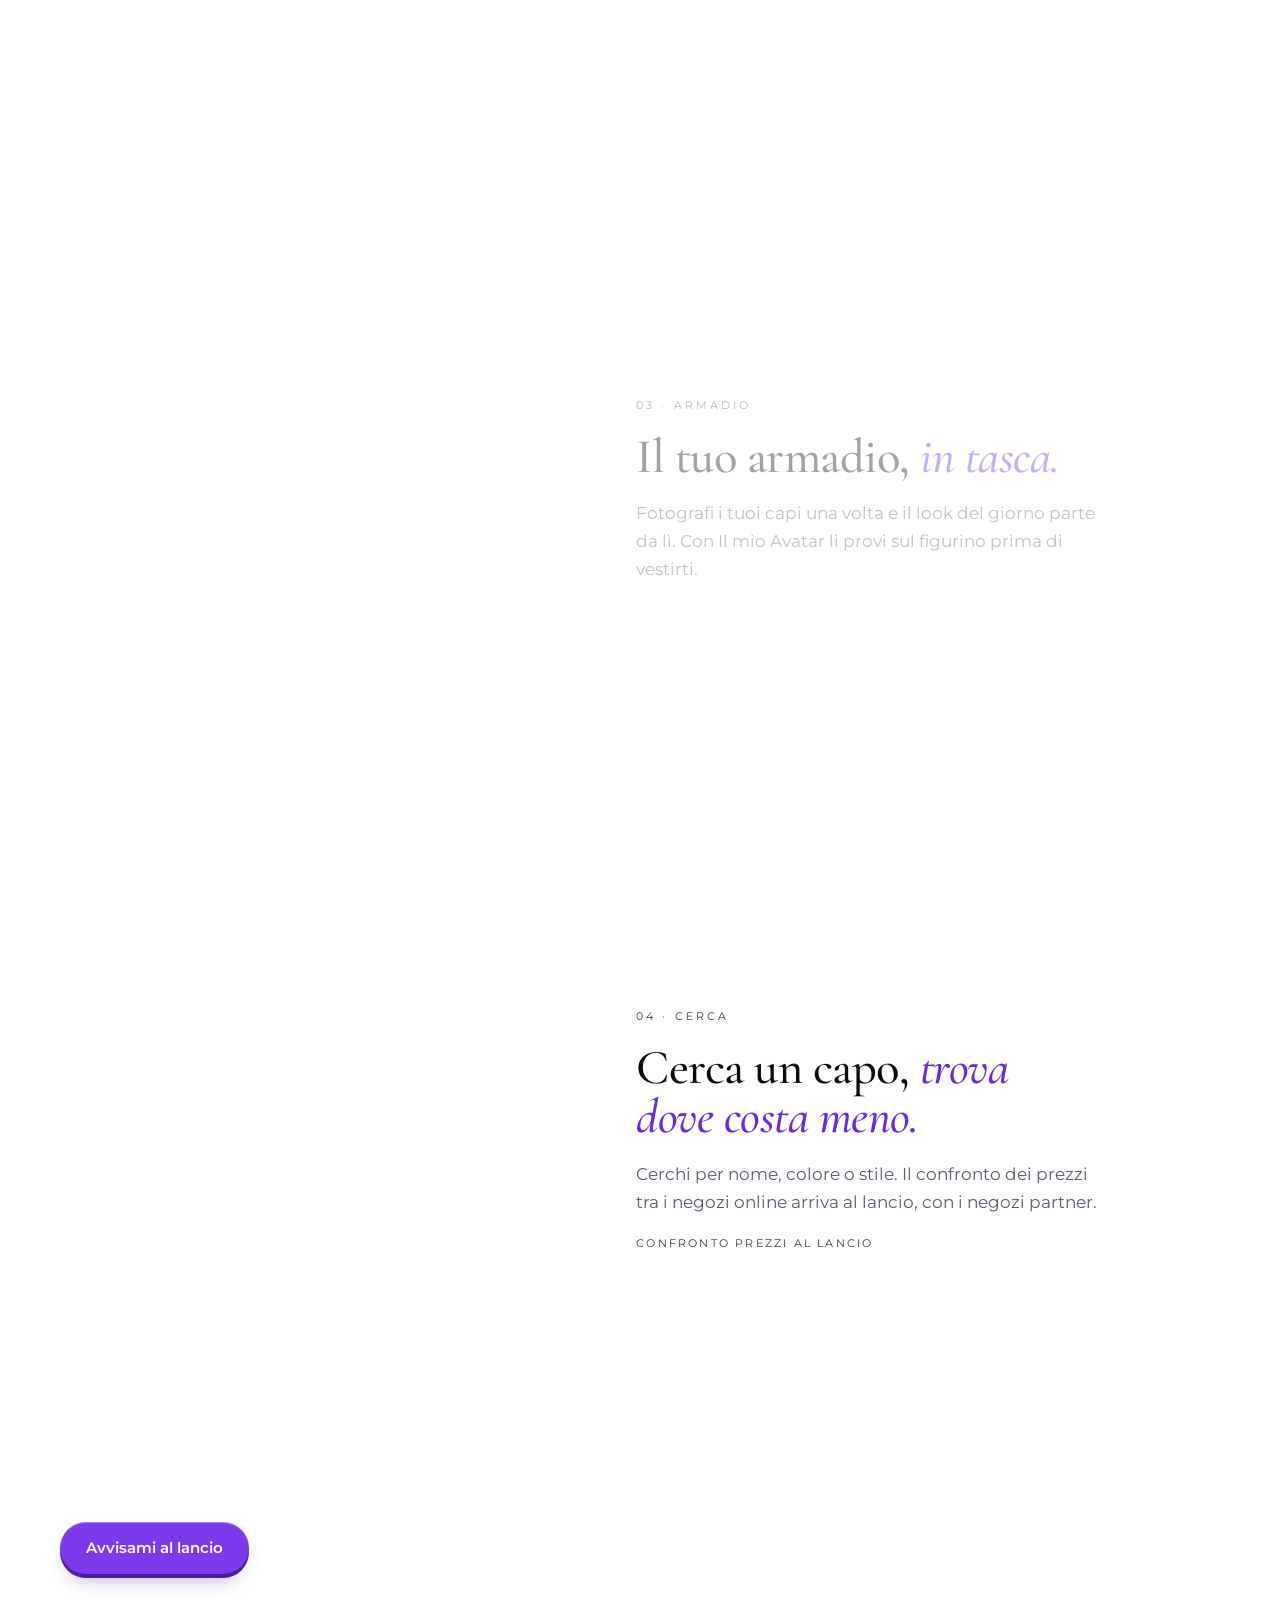
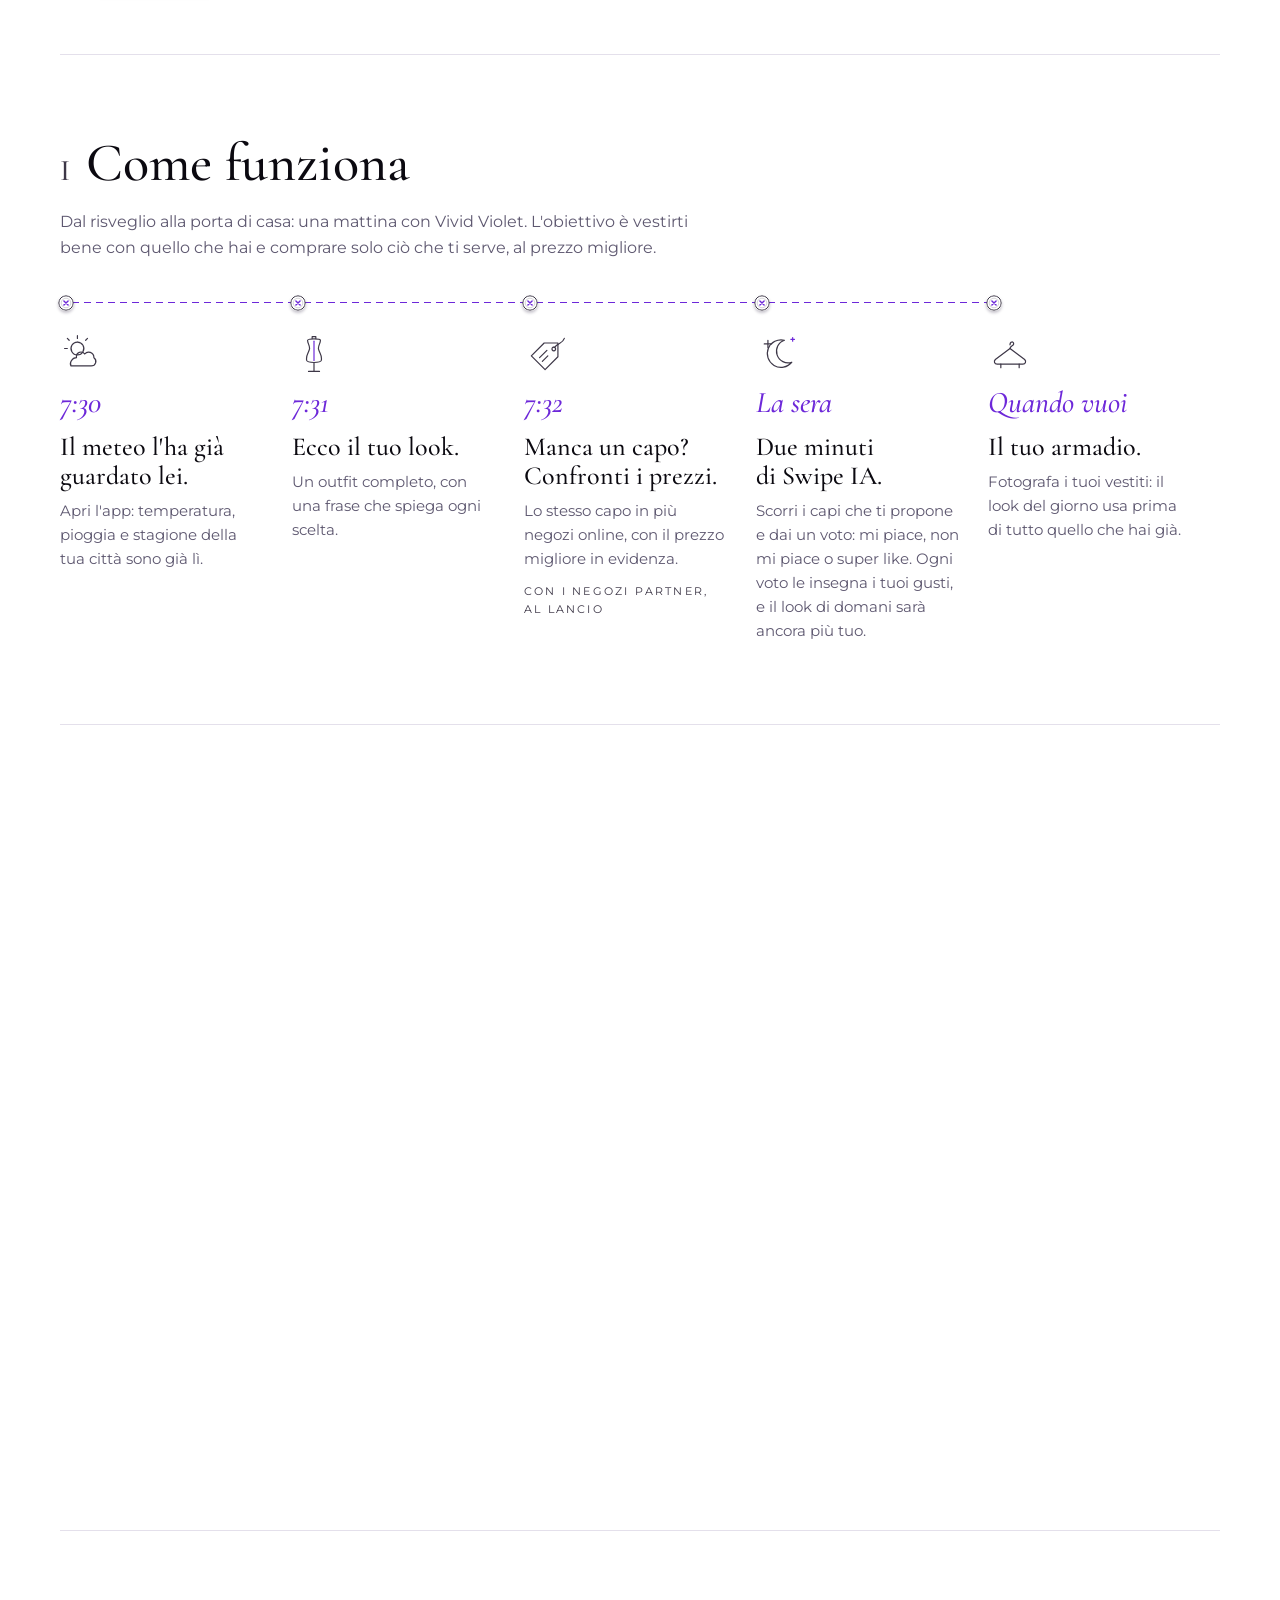
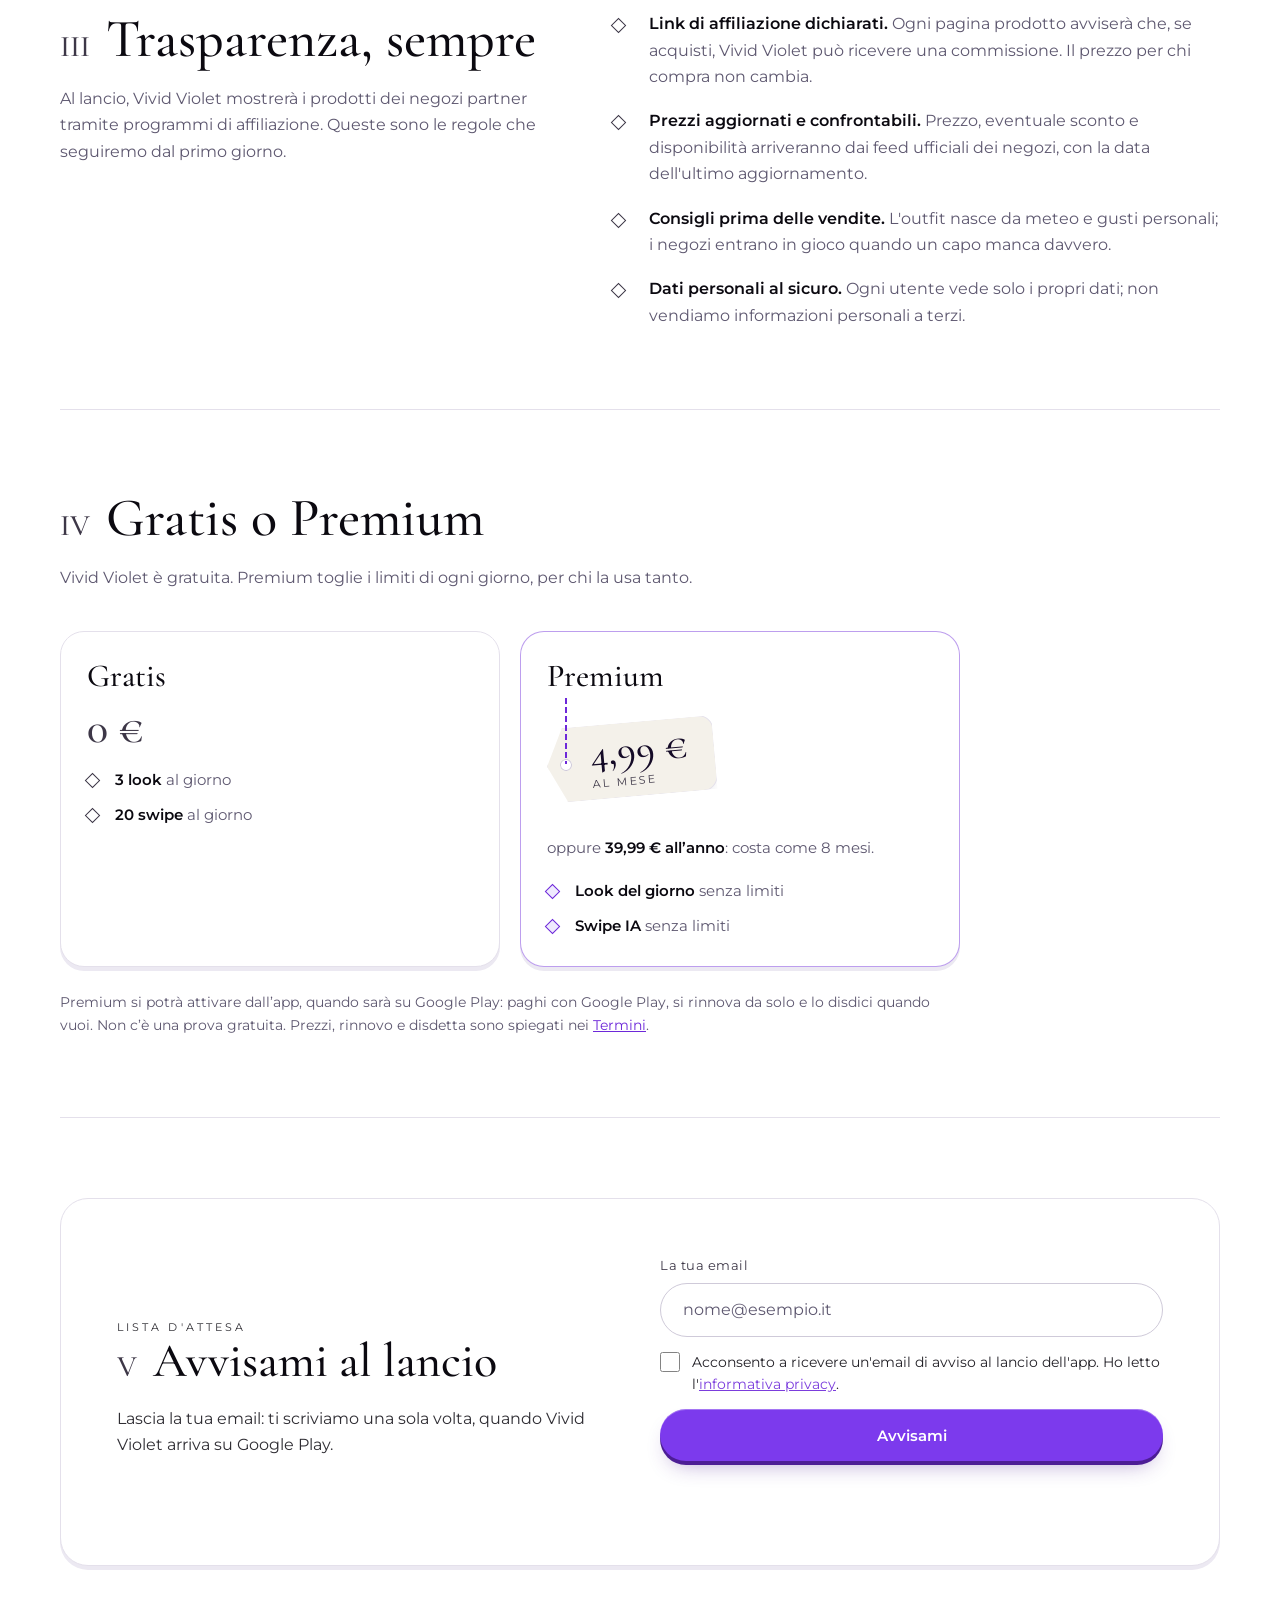
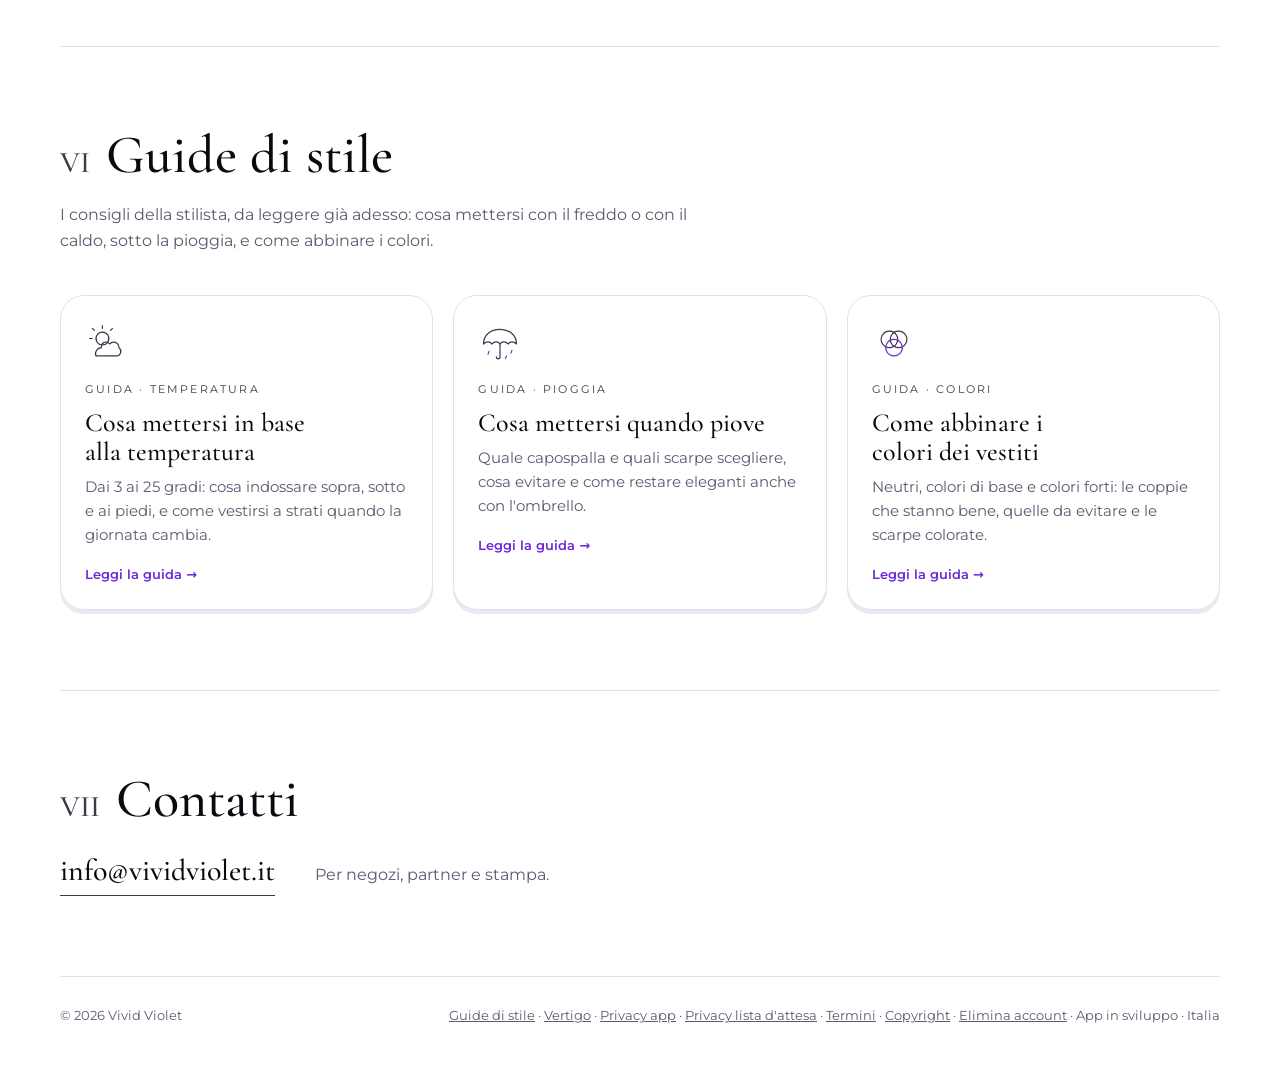
==== commit ef936233: "Vetrina di Vertigo: la scritta "vivid" in un blu più scuro, per il contrasto Solo il colore della pa" ====
--- a/index.html
+++ b/index.html
@@ -416,7 +416,7 @@
   .testata-mini { margin: 0; font: 500 24cqw/.8 var(--serif); text-transform: uppercase; letter-spacing: -.012em; text-align: center; white-space: nowrap; }
   .testata-mini .v { color: #4F84C4; }
   .riga-mini { display: grid; grid-template-columns: repeat(4, 1fr); margin: 4.4cqw 0; padding: 0; list-style: none; text-align: center; font: 600 2.6cqw/1 var(--sans); }
-  .riga-mini li:first-child { color: #4F84C4; }
+  .riga-mini li:first-child { color: #2F609E; } /* blu del numero, più scuro: a questa misura si legge bene (la grande V resta #4F84C4) */
   .riga-mini li:nth-child(2) { text-decoration: underline; text-underline-offset: .3em; }
   .opera-mini { overflow: hidden; aspect-ratio: 1316 / 1511; background: #0A1424; }
   .opera-mini img { width: 100%; height: 100%; object-fit: cover; transform-origin: 62% 58%; }
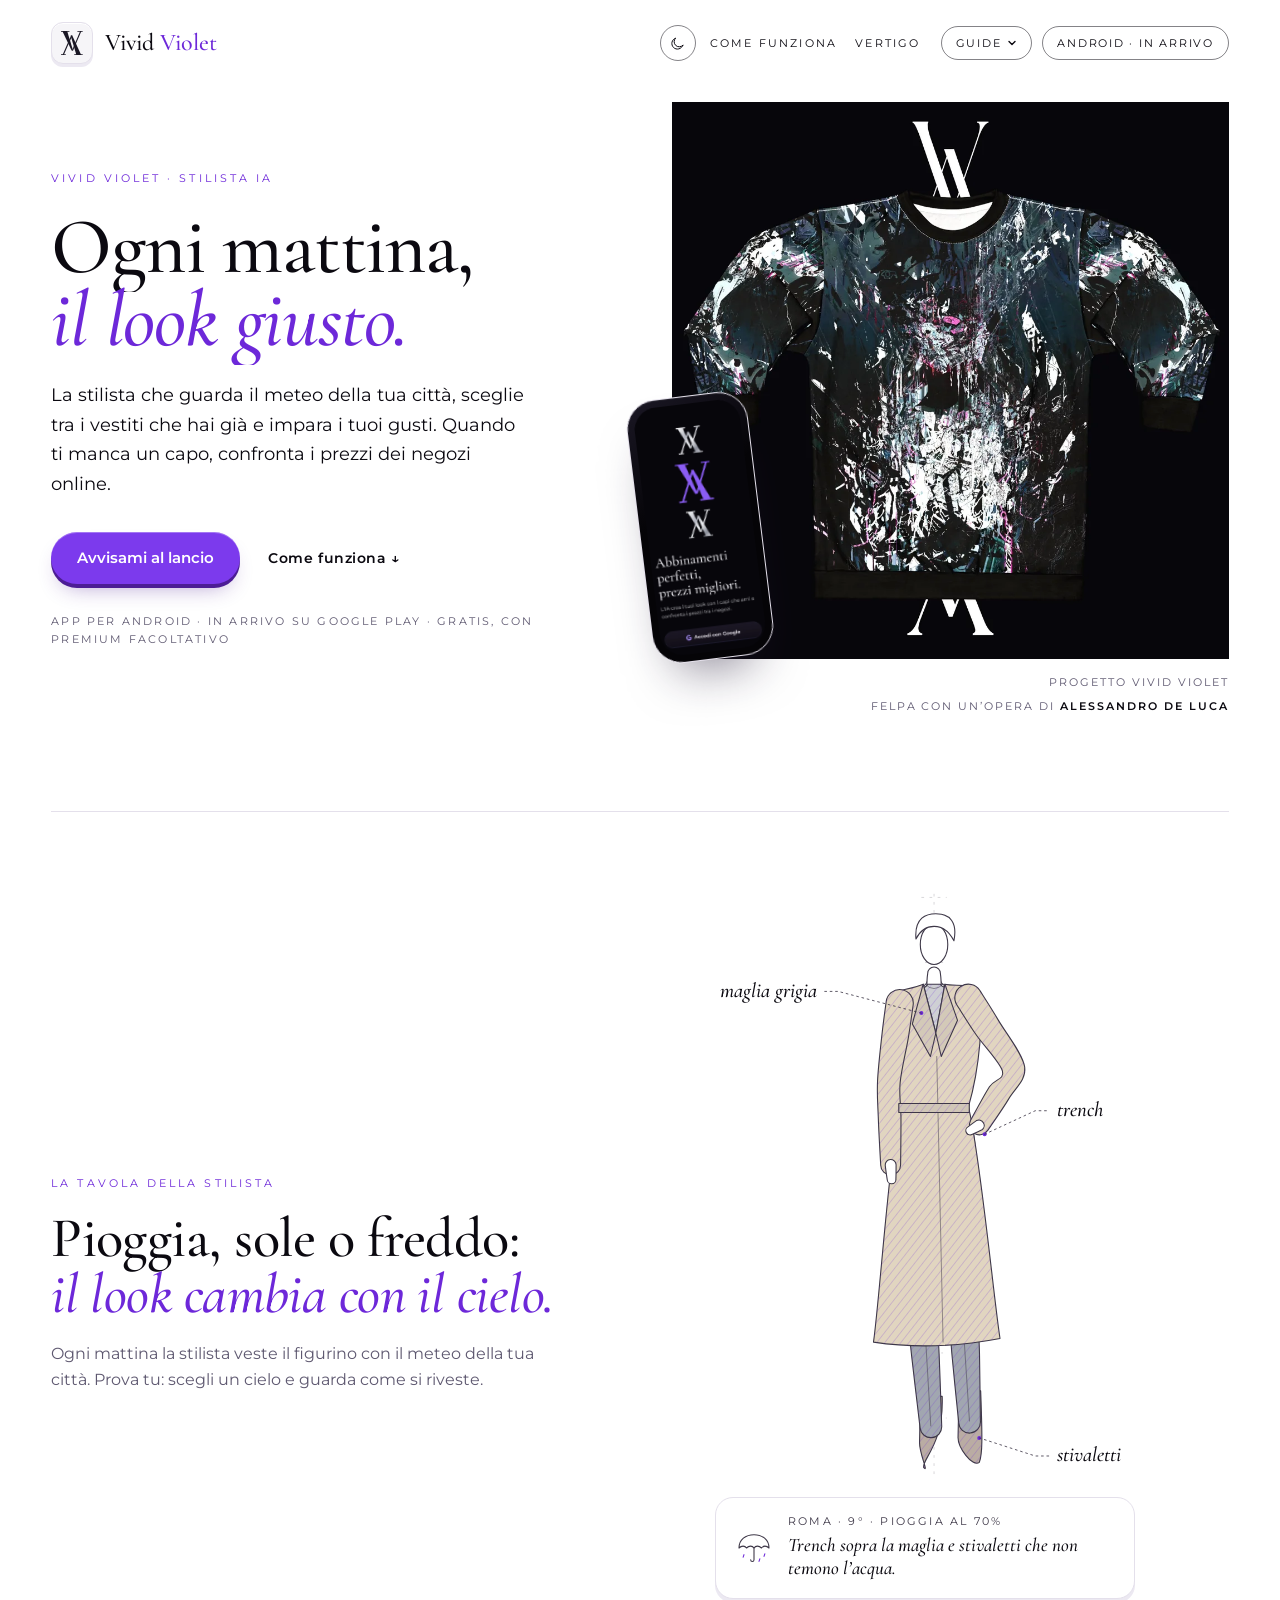
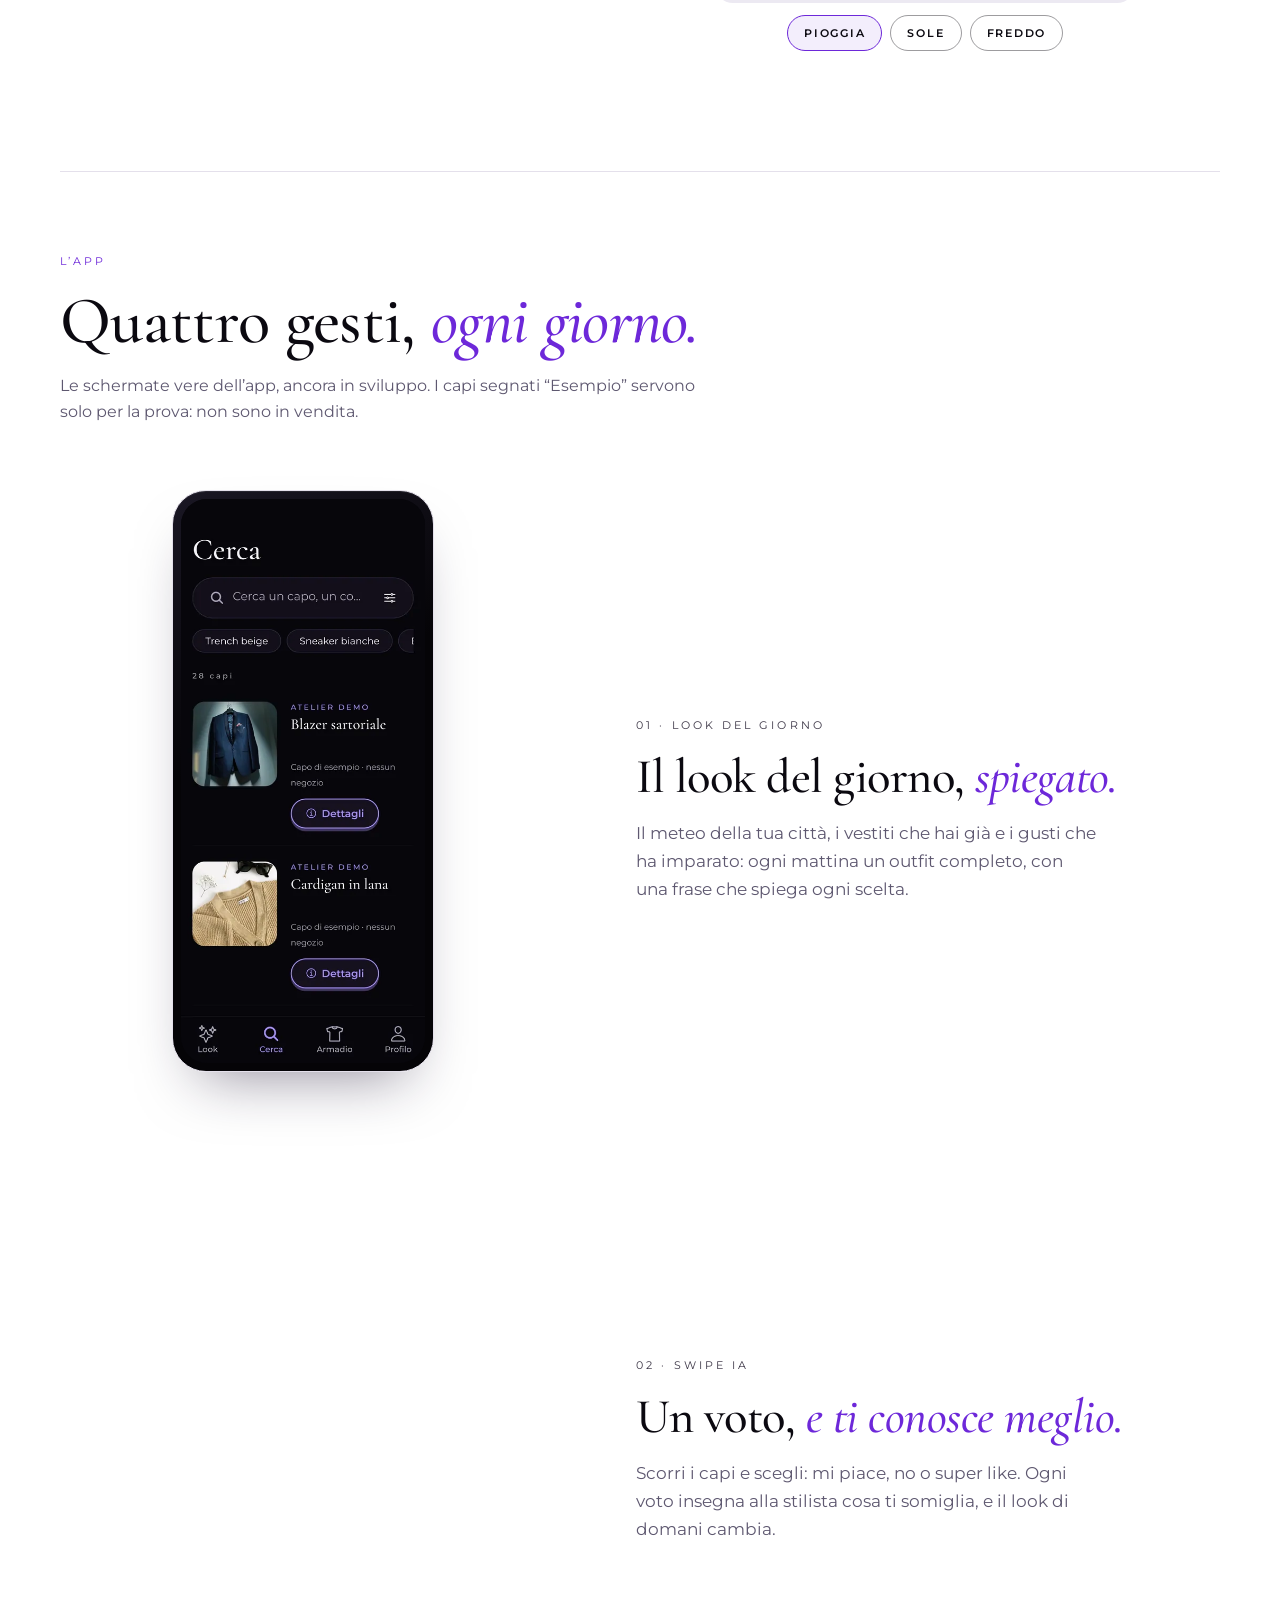
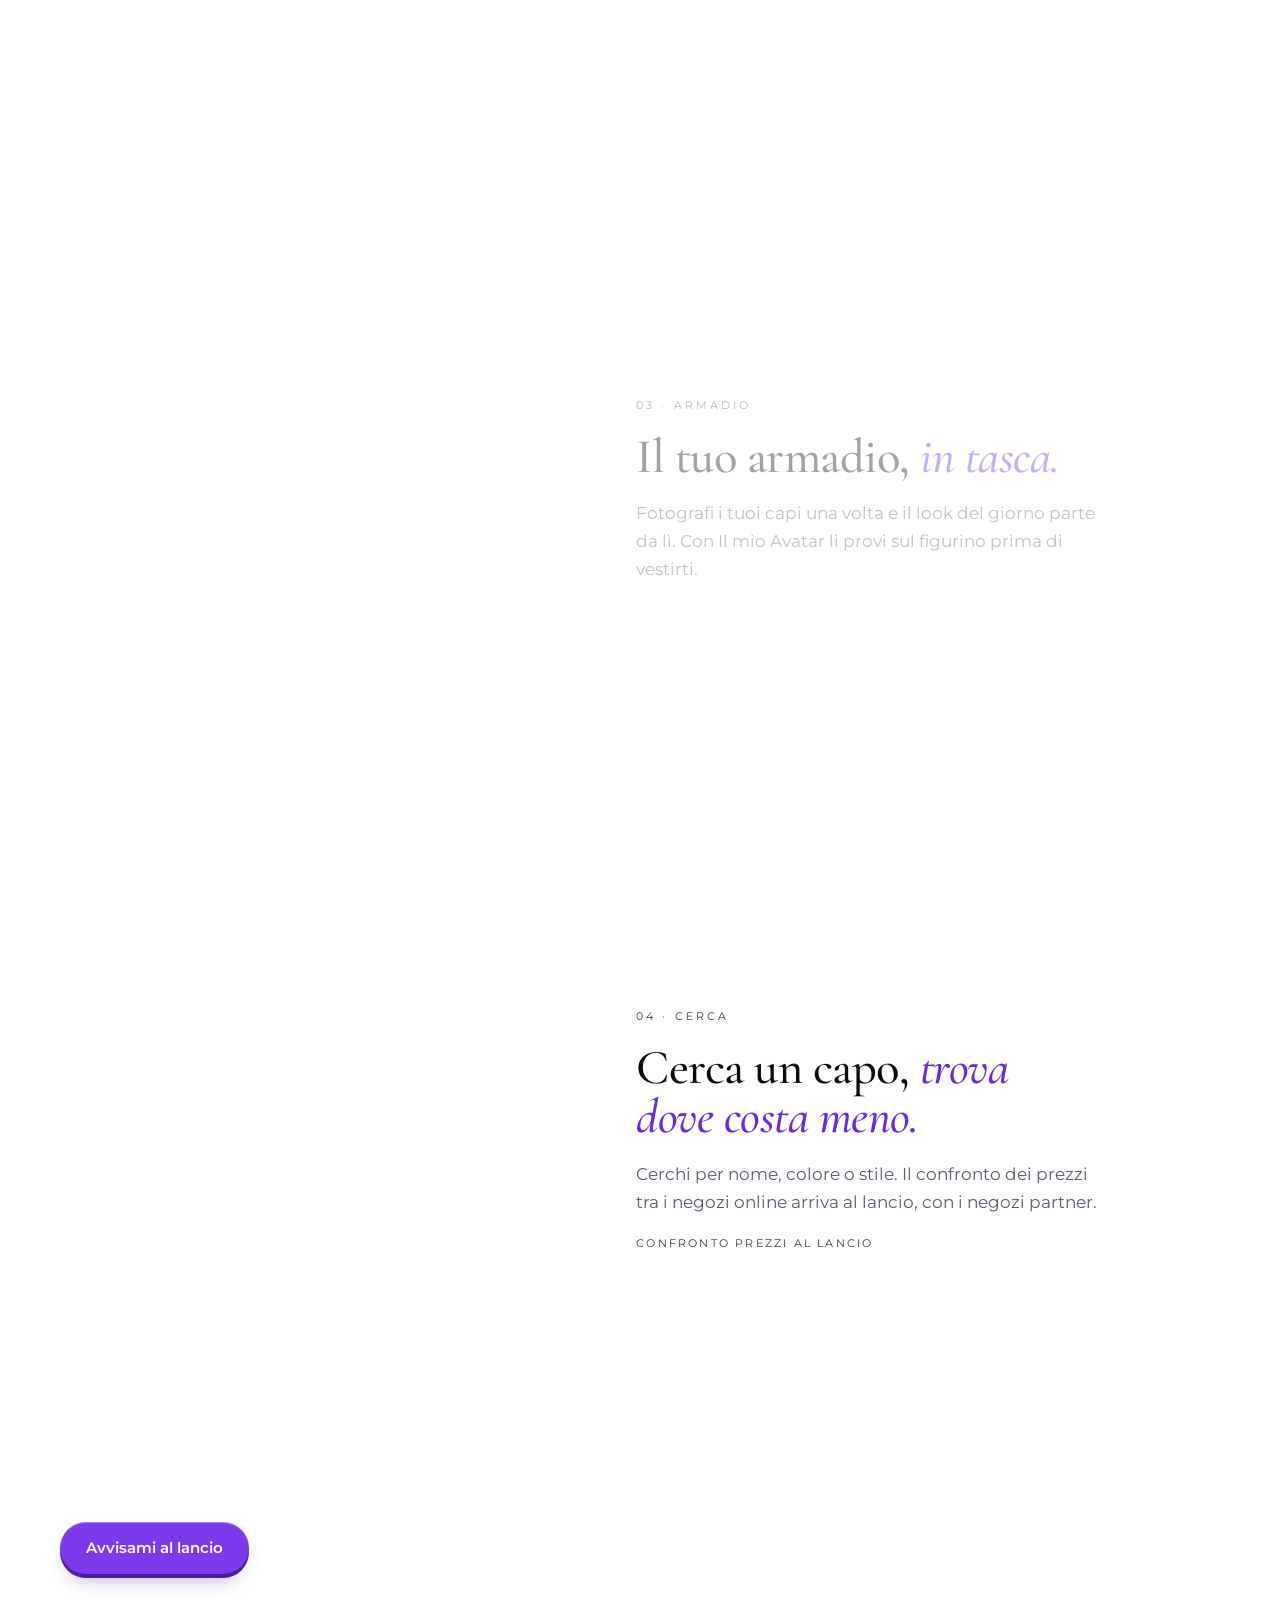
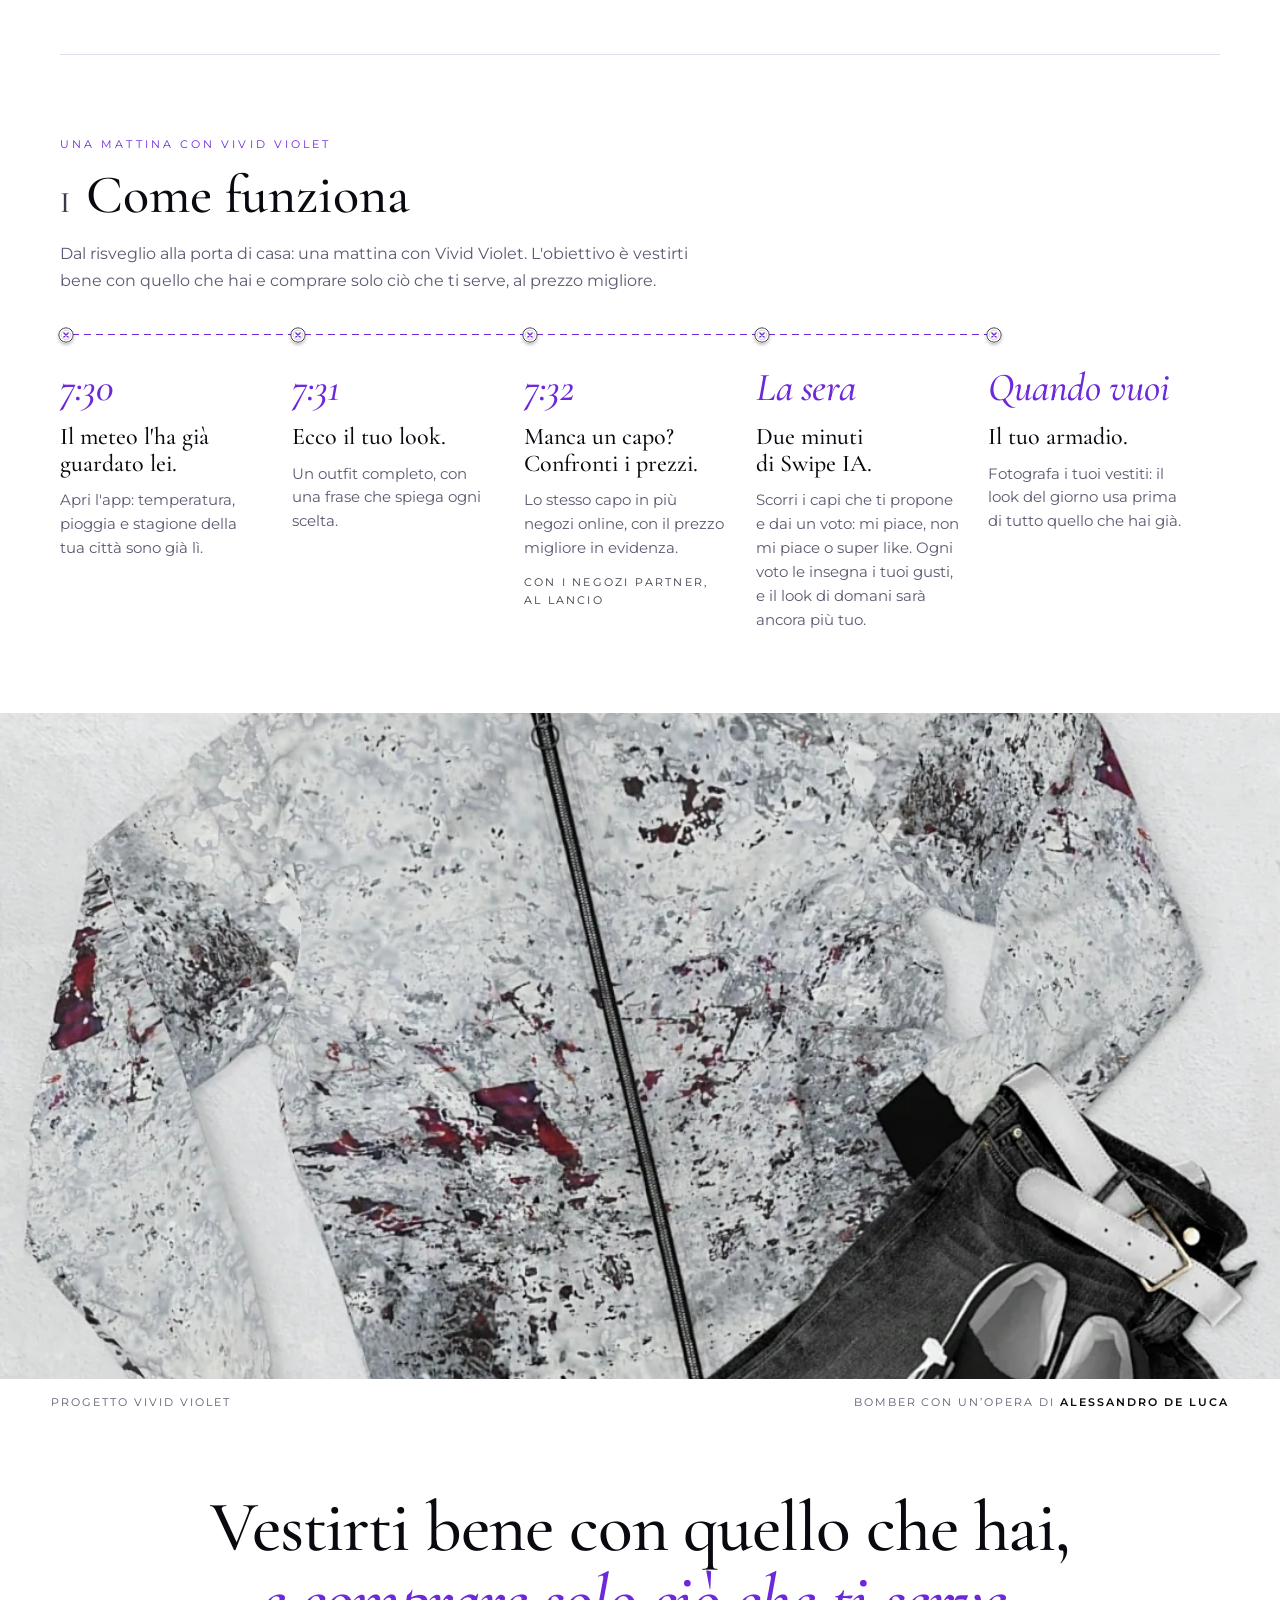
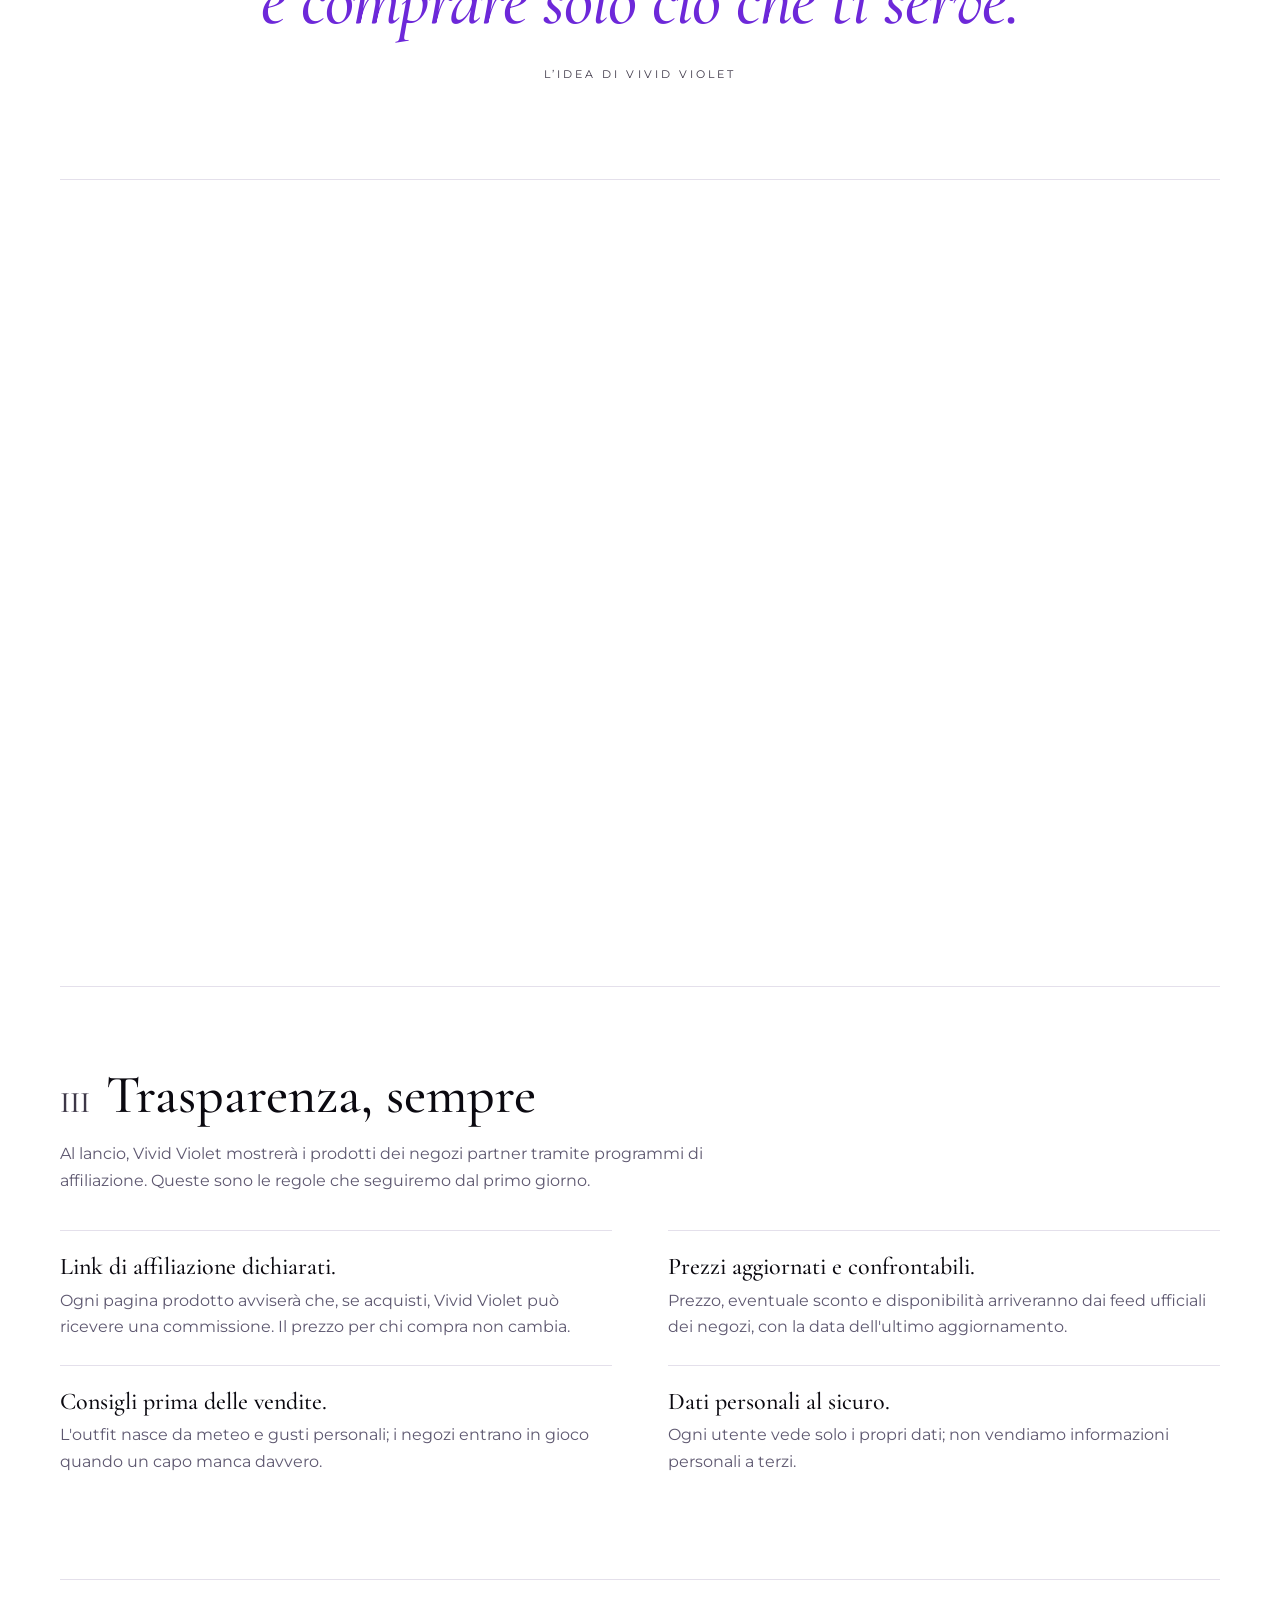
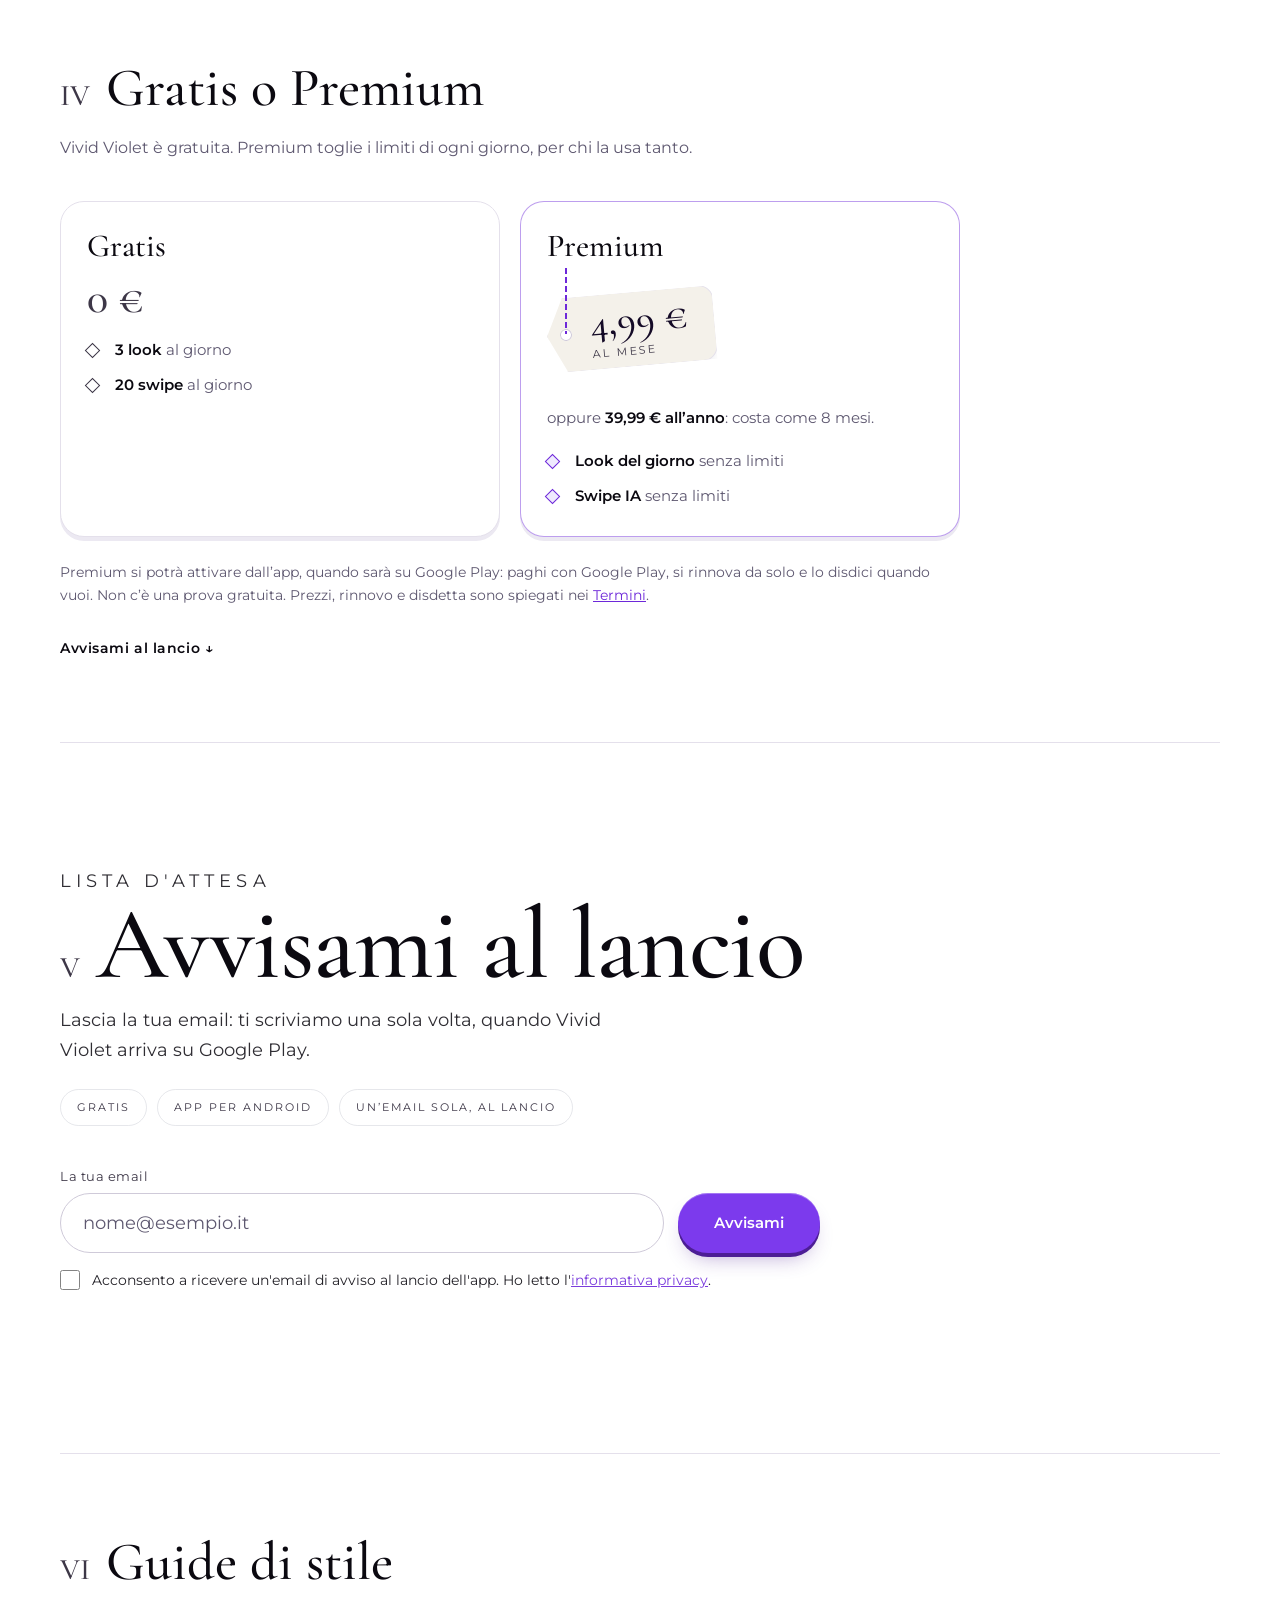
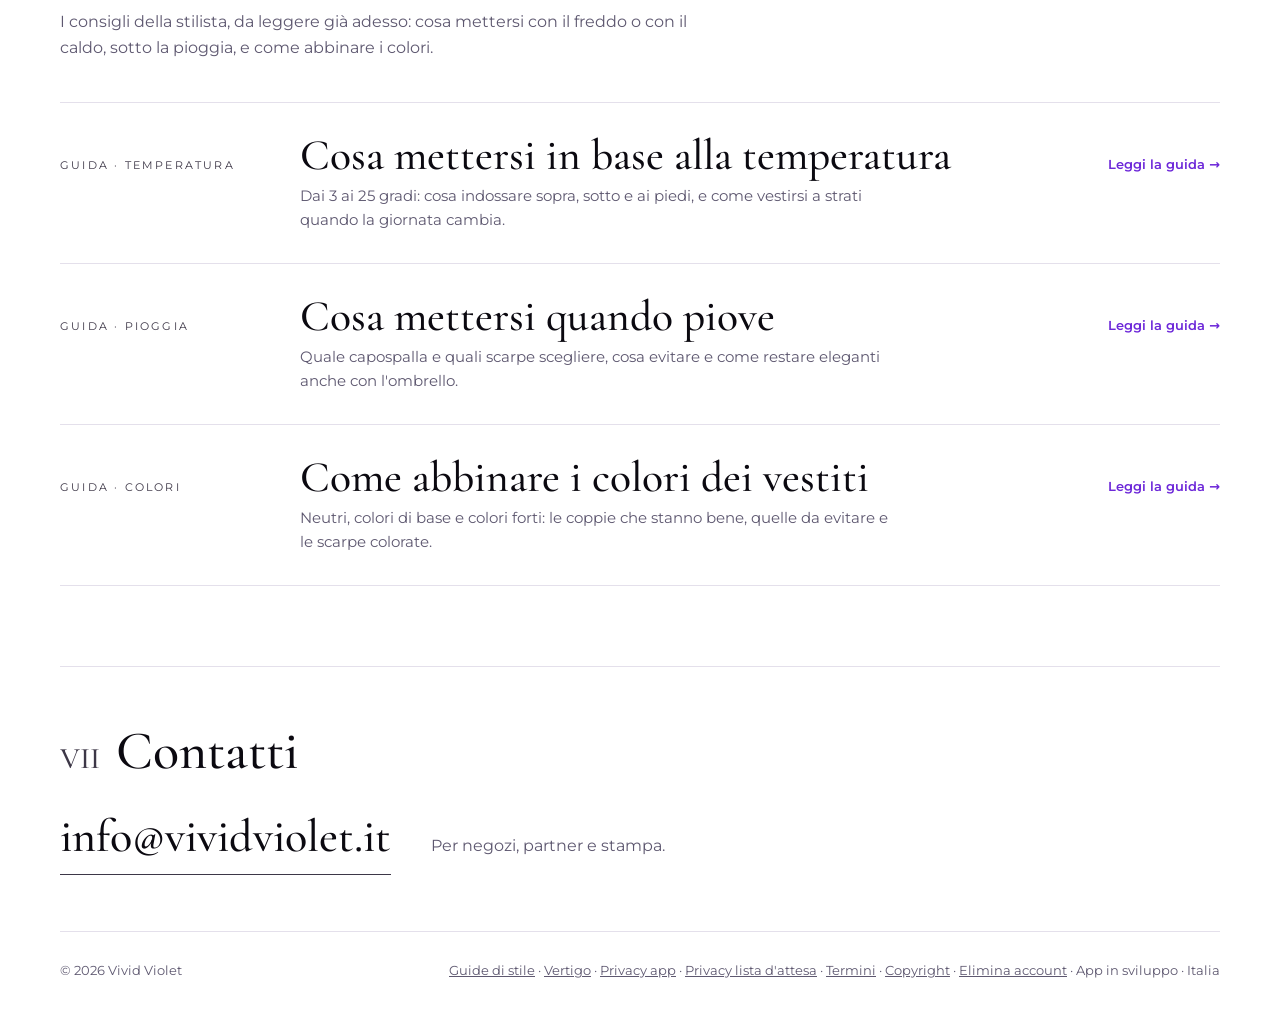
==== commit 459abac6: "Nuovo stile, tappa 4: il ritmo delle sezioni sotto l'app Tutto su nero. "Come funziona" come una mat" ====
--- a/index.html
+++ b/index.html
@@ -521,6 +521,95 @@
       html.anima .mattina .momento::after { clip-path: inset(0 0 100% 0); }
     }
   }
+
+  /* =====================================================================
+     Tappa 4: il ritmo delle sezioni sotto l'app. Tutto su nero.
+     Una mattina con gli orari grandi · la banda del manifesto con il bomber
+     a tutta larghezza · regole asciutte · la lista d'attesa grande ·
+     le guide come rubriche di una rivista · contatti leggeri.
+     ===================================================================== */
+  /* la foto a tutta larghezza esce dalla colonna: niente barra orizzontale */
+  body { overflow-x: clip; }
+
+  /* Come funziona: gli orari diventano i protagonisti, le icone lasciano il posto */
+  #come .occhiello { margin-bottom: 14px; }
+  .mattina .schizzo { display: none; }
+  .momento { gap: 12px; padding-top: 34px; }
+  .momento .ora { font-size: clamp(34px, 3.1vw, 48px); letter-spacing: -.01em; white-space: nowrap; }
+  .momento h3 { font-size: 24px; }
+
+  /* La banda del manifesto */
+  .banda-manifesto { padding: 0 0 96px; }
+  .foto-larga { margin: 0 calc(50% - 50vw); }
+  .foto-larga img { width: 100%; height: clamp(420px, 52vw, 760px); object-fit: cover; object-position: 50% 42%; }
+  .foto-larga figcaption { display: flex; justify-content: space-between; gap: 16px; flex-wrap: wrap; max-width: 1360px; margin: 14px auto 0; padding: 0 clamp(20px, 4vw, 56px); font-size: 11px; letter-spacing: .18em; text-transform: uppercase; color: var(--tenue); }
+  .foto-larga figcaption strong { color: var(--testo); font-weight: 600; }
+  .manifesto { margin: 80px auto 0; max-width: 1100px; text-align: center; }
+  .manifesto p { margin: 0; font: 500 clamp(40px, 5.6vw, 88px)/1.02 var(--serif); letter-spacing: -.015em; text-wrap: balance; }
+  .manifesto em { color: var(--viola-chiaro); }
+  .manifesto footer { all: unset; display: block; margin-top: 28px; font-size: 11px; letter-spacing: .28em; text-transform: uppercase; color: var(--argento); }
+
+  /* Trasparenza: titolo sopra, quattro regole in due colonne, divise da linee sottili */
+  .trasparenza { grid-template-columns: 1fr; gap: 36px; }
+  .trasparenza .intro { margin-bottom: 0; }
+  .regole { grid-template-columns: 1fr 1fr; gap: 0 56px; }
+  .regole li { display: block; padding: 22px 0 24px; border-top: 1px solid var(--bordo); }
+  .regole li::before { display: none; }
+  .regole strong { display: block; margin-bottom: 6px; font: 500 24px/1.2 var(--serif); }
+
+  /* Premium: sotto le note, l'invito */
+  .invito-piani { margin: 28px 0 0; }
+
+  /* Avvisami al lancio: la sezione più grande, senza riquadro */
+  .attesa, html[data-tema="giorno"] .attesa { background: none; border: 0; box-shadow: none; border-radius: 0; padding: 32px 0; grid-template-columns: 1fr; gap: 40px; }
+  .attesa h2 { font-size: clamp(52px, 8vw, 128px); line-height: .92; letter-spacing: -.015em; }
+  .attesa > div > p { max-width: 46ch; font-size: 18px; }
+  .vantaggi { display: flex; flex-wrap: wrap; gap: 10px; margin: 24px 0 0; padding: 0; list-style: none; }
+  .vantaggi li { padding: 8px 16px; border: 1px solid rgba(200,202,210,.45); border-radius: 999px; font-size: 11px; letter-spacing: .18em; text-transform: uppercase; color: var(--argento); }
+  #modulo { display: grid; gap: 16px 14px; max-width: 760px; }
+  #modulo input[type="email"] { min-height: 60px; font-size: 18px; }
+  #modulo .pulsante { min-height: 60px; padding: 0 36px; }
+
+  /* Guide come rubriche: un elenco da rivista, niente riquadri */
+  .guide { grid-template-columns: 1fr; gap: 0; }
+  .guida, html[data-tema="giorno"] .guida { display: grid; grid-template-columns: 200px minmax(0, 1fr) auto; gap: 8px 40px; align-items: baseline; padding: 30px 0; background: none; border: 0; border-top: 1px solid var(--bordo); border-radius: 0; box-shadow: none; transform: none; }
+  .guide .guida:last-child { border-bottom: 1px solid var(--bordo); }
+  .guida .schizzo { display: none; }
+  .guida .presto { grid-column: 1; grid-row: 1 / span 2; }
+  .guida h3 { grid-column: 2; font-size: clamp(30px, 3.4vw, 46px); line-height: 1.02; background: linear-gradient(currentColor, currentColor) 0 100% / 0 1px no-repeat; justify-self: start; transition: background-size .45s cubic-bezier(.2,.7,.2,1); }
+  .guida p { grid-column: 2; max-width: 60ch; }
+  .guida .leggi { grid-column: 3; grid-row: 1; margin: 0; white-space: nowrap; transition: translate .3s cubic-bezier(.2,.7,.2,1); }
+  .guida:hover h3, .guida:focus-visible h3 { background-size: 100% 1px; }
+  .guida:hover .leggi, .guida:focus-visible .leggi { translate: 6px 0; }
+
+  /* Contatti: una riga sola, leggera */
+  section[aria-labelledby="titolo-contatti"] { padding: 56px 0; }
+  .contatti .mail { font-size: clamp(30px, 3.6vw, 48px); }
+
+  @media (min-width: 921px) {
+    #modulo { grid-template-columns: minmax(0, 1fr) auto; align-items: end; }
+    #modulo .campo { grid-column: 1; grid-row: 1; }
+    #modulo .pulsante { grid-column: 2; grid-row: 1; }
+    #modulo .consenso, #modulo .esito { grid-column: 1 / -1; }
+  }
+  @media (max-width: 920px) {
+    .foto-larga img { height: auto; aspect-ratio: 4 / 5; object-position: 50% 50%; }
+    .manifesto { margin-top: 56px; text-align: left; }
+    .regole { grid-template-columns: 1fr; }
+    .guida, html[data-tema="giorno"] .guida { grid-template-columns: 1fr; gap: 10px; padding: 26px 0; }
+    .guida .presto, .guida h3, .guida p, .guida .leggi { grid-column: 1; grid-row: auto; }
+    .momento .ora { font-size: 40px; }
+  }
+  @media (prefers-reduced-motion: no-preference) {
+    @supports (animation-timeline: view()) {
+      /* la foto larga scorre appena più lenta della pagina */
+      .foto-larga img { animation: parallasse-larga linear both; animation-timeline: view(); animation-range: cover 0% cover 100%; }
+      @keyframes parallasse-larga { from { object-position: 50% 30%; } to { object-position: 50% 56%; } }
+      /* il manifesto e i titoli delle sezioni salgono appena entrano */
+      .manifesto p, .attesa h2 { animation: sale-blocco linear both; animation-timeline: view(); animation-range: entry 0% entry 70%; }
+      @keyframes sale-blocco { from { opacity: 0; translate: 0 28px; } to { opacity: 1; translate: 0 0; } }
+    }
+  }
 </style>
 <script type="application/ld+json">
 {
@@ -676,6 +765,7 @@
     </section>
 
     <section id="come" aria-labelledby="titolo-come">
+      <p class="occhiello">Una mattina con <span translate="no">Vivid Violet</span></p>
       <div class="titolo-sezione"><span class="num">I</span><h2 id="titolo-come">Come funziona</h2></div>
       <p class="intro">Dal risveglio alla porta di casa: una mattina con Vivid Violet. L'obiettivo è vestirti bene con quello che hai e comprare solo ciò che ti serve, al prezzo migliore.</p>
       <ol class="mattina">
@@ -713,6 +803,17 @@
       </ol>
     </section>
 
+    <div class="banda-manifesto">
+      <figure class="foto-larga">
+        <img src="img/moda/bomber-1080.webp?v=1" srcset="img/moda/bomber-640.webp?v=1 640w, img/moda/bomber-1080.webp?v=1 1080w" sizes="100vw" width="1080" height="1080" alt="Bomber stampato con un’opera astratta bianca, grigia e rossa di Alessandro De Luca, appoggiato accanto a jeans neri e sneakers" loading="lazy" decoding="async">
+        <figcaption><span>Progetto <span translate="no">Vivid Violet</span></span><span>Bomber con un’opera di <strong translate="no">Alessandro De Luca</strong></span></figcaption>
+      </figure>
+      <blockquote class="manifesto">
+        <p>Vestirti bene con quello che hai, <em>e comprare solo ciò che ti serve.</em></p>
+        <footer>L’idea di <span translate="no">Vivid Violet</span></footer>
+      </blockquote>
+    </div>
+
     <section id="arte" aria-labelledby="titolo-arte">
       <div class="vetrina">
         <div>
@@ -774,6 +875,7 @@
         </article>
       </div>
       <p class="note-piani">Premium si potrà attivare dall’app, quando sarà su Google Play: paghi con Google Play, si rinnova da solo e lo disdici quando vuoi. Non c’è una prova gratuita. Prezzi, rinnovo e disdetta sono spiegati nei <a href="termini.html">Termini</a>.</p>
+      <p class="invito-piani"><a class="link-scendi" href="#avvisami">Avvisami al lancio <span aria-hidden="true">↓</span></a></p>
     </section>
 
     <section id="avvisami" aria-labelledby="titolo-avvisami">
@@ -782,6 +884,7 @@
           <p class="occhiello">Lista d'attesa</p>
           <div class="titolo-sezione"><span class="num">V</span><h2 id="titolo-avvisami">Avvisami al lancio</h2></div>
           <p>Lascia la tua email: ti scriviamo una sola volta, quando Vivid Violet arriva su Google Play.</p>
+          <ul class="vantaggi"><li>Gratis</li><li>App per Android</li><li>Un’email sola, al lancio</li></ul>
         </div>
         <form id="modulo" novalidate>
           <label class="campo" for="email">La tua email
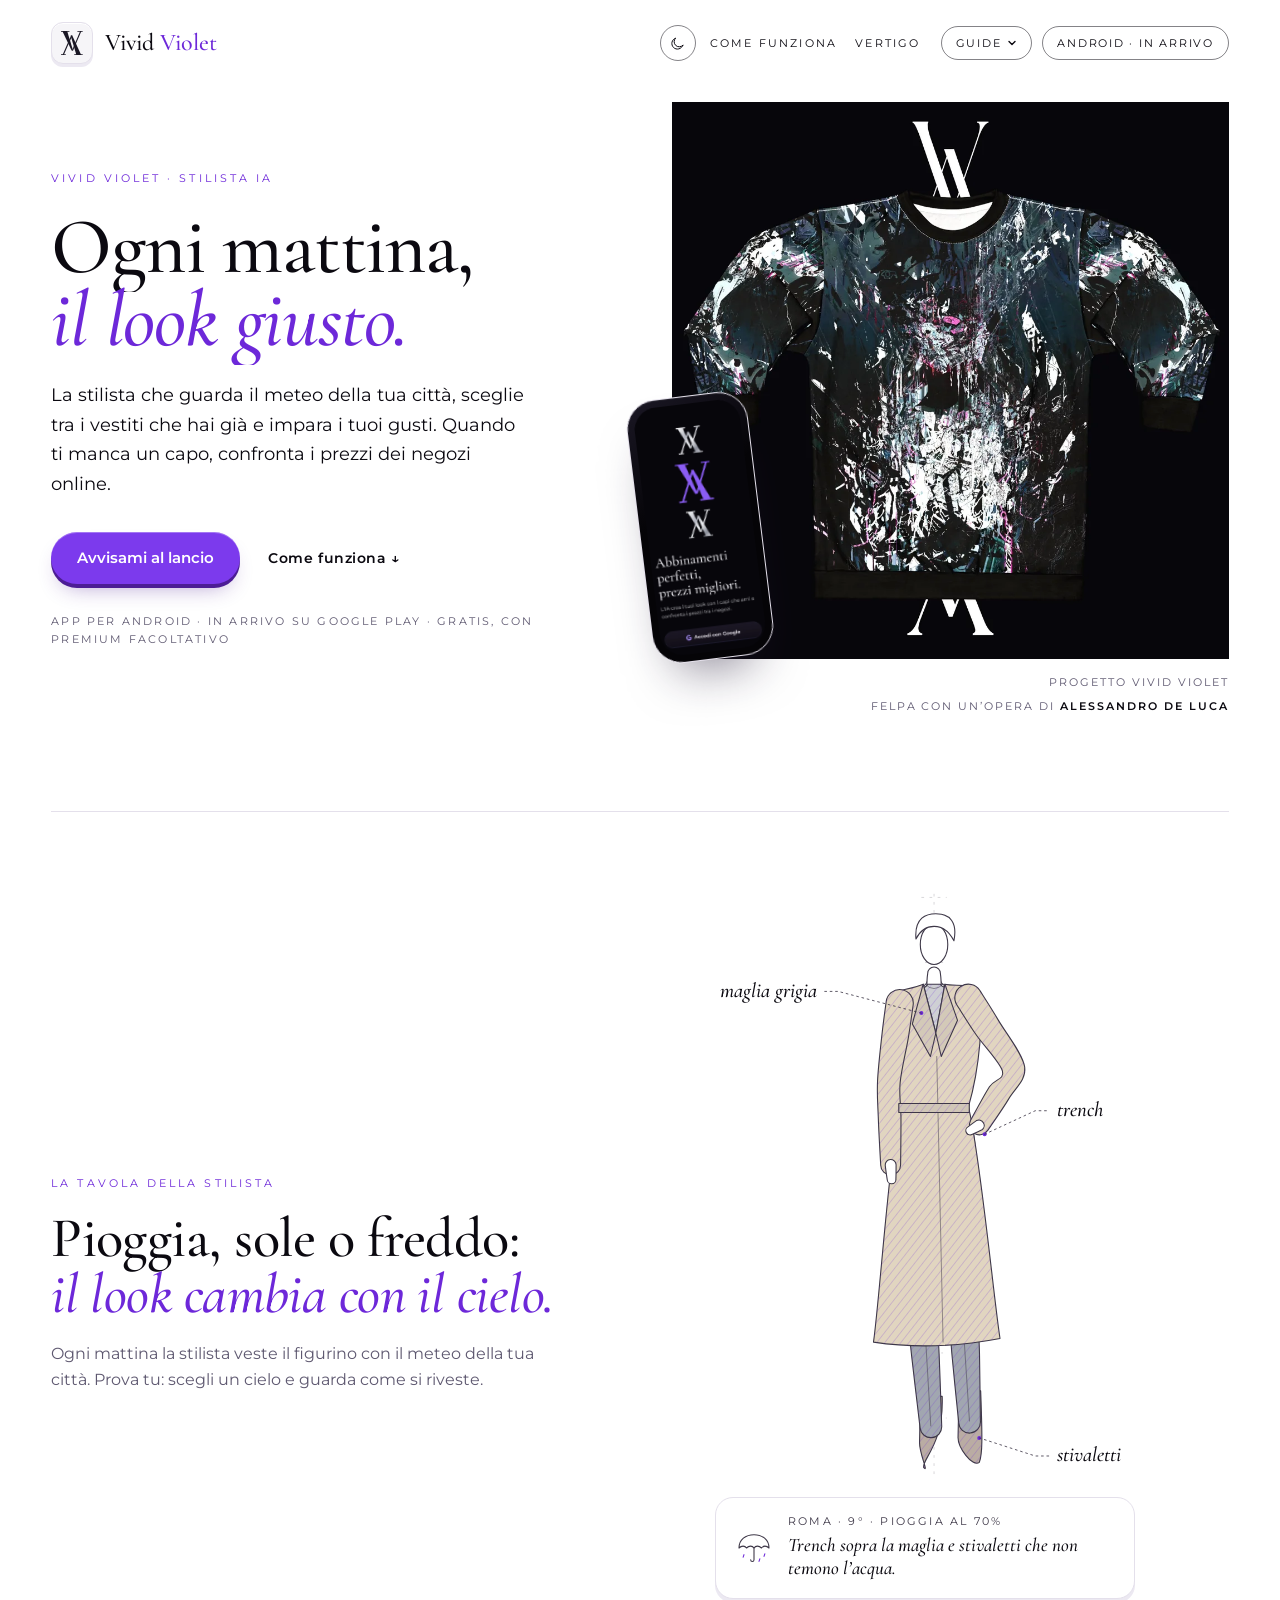
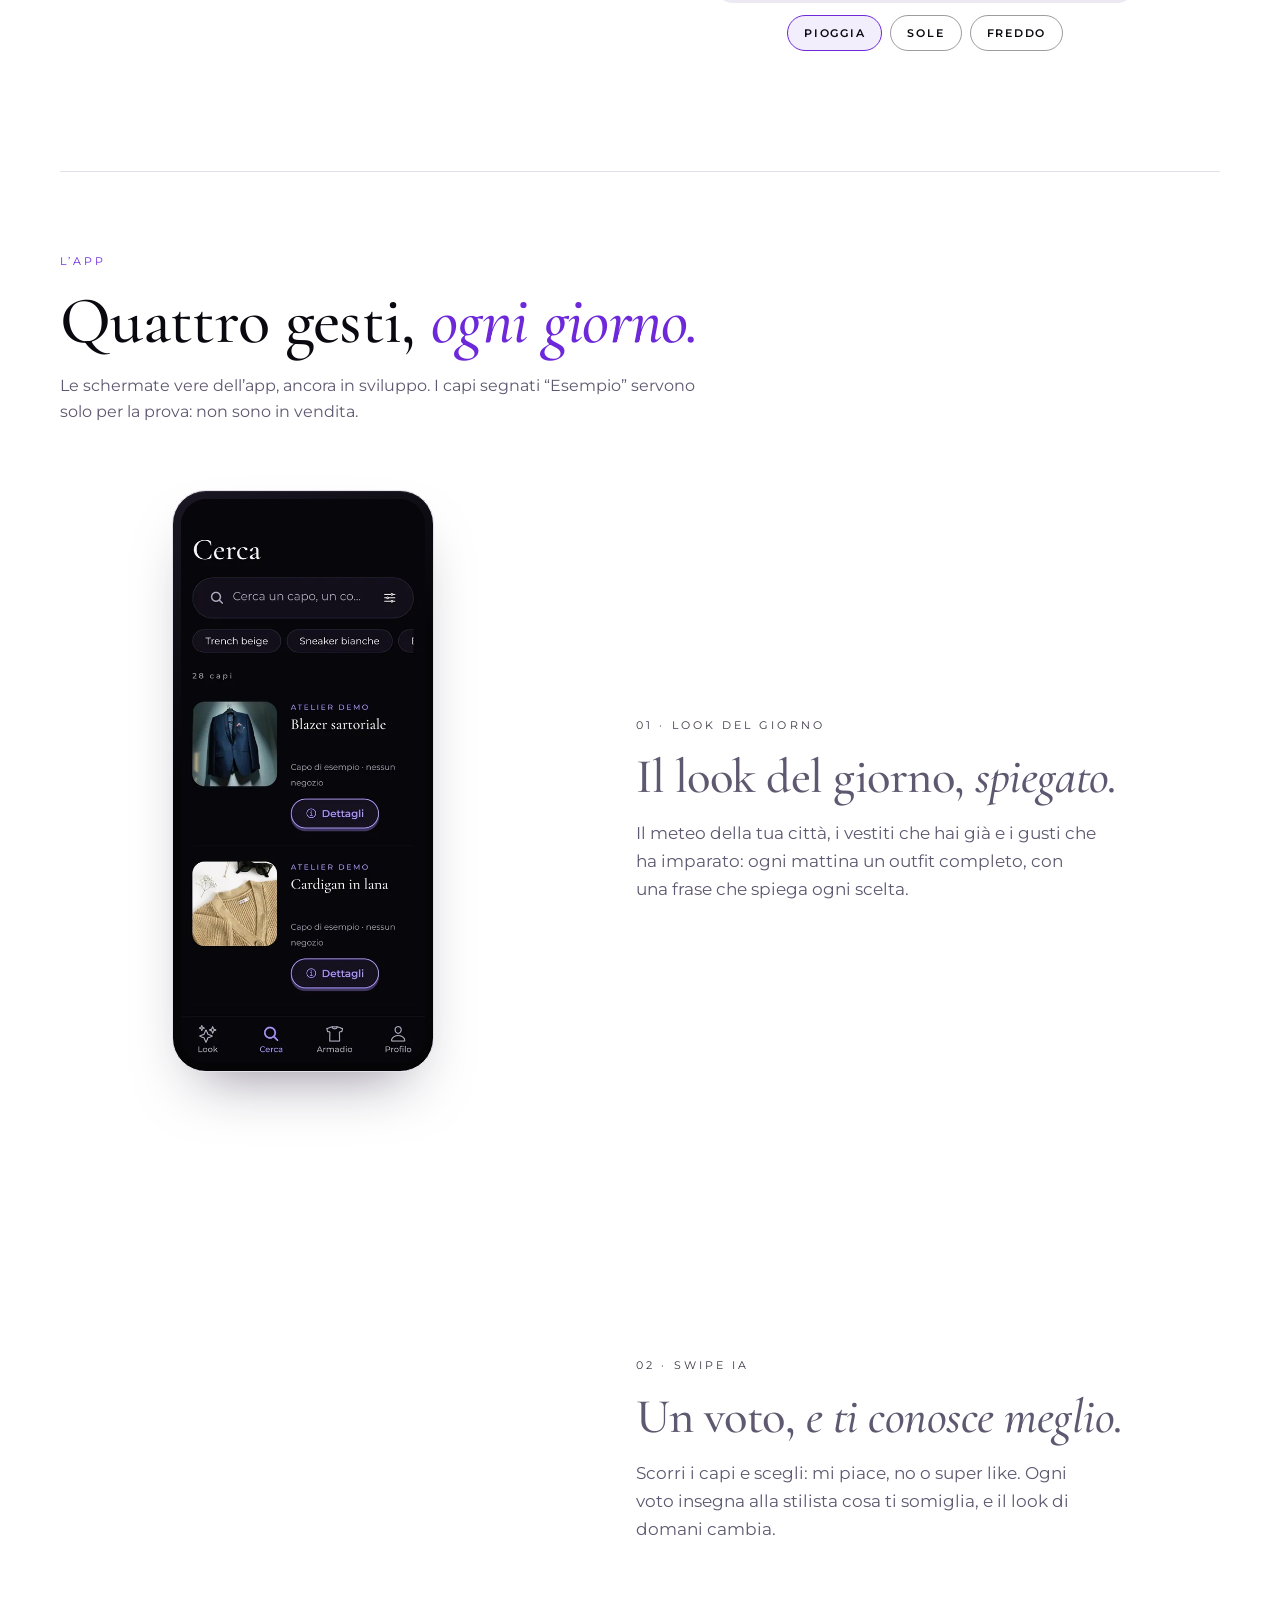
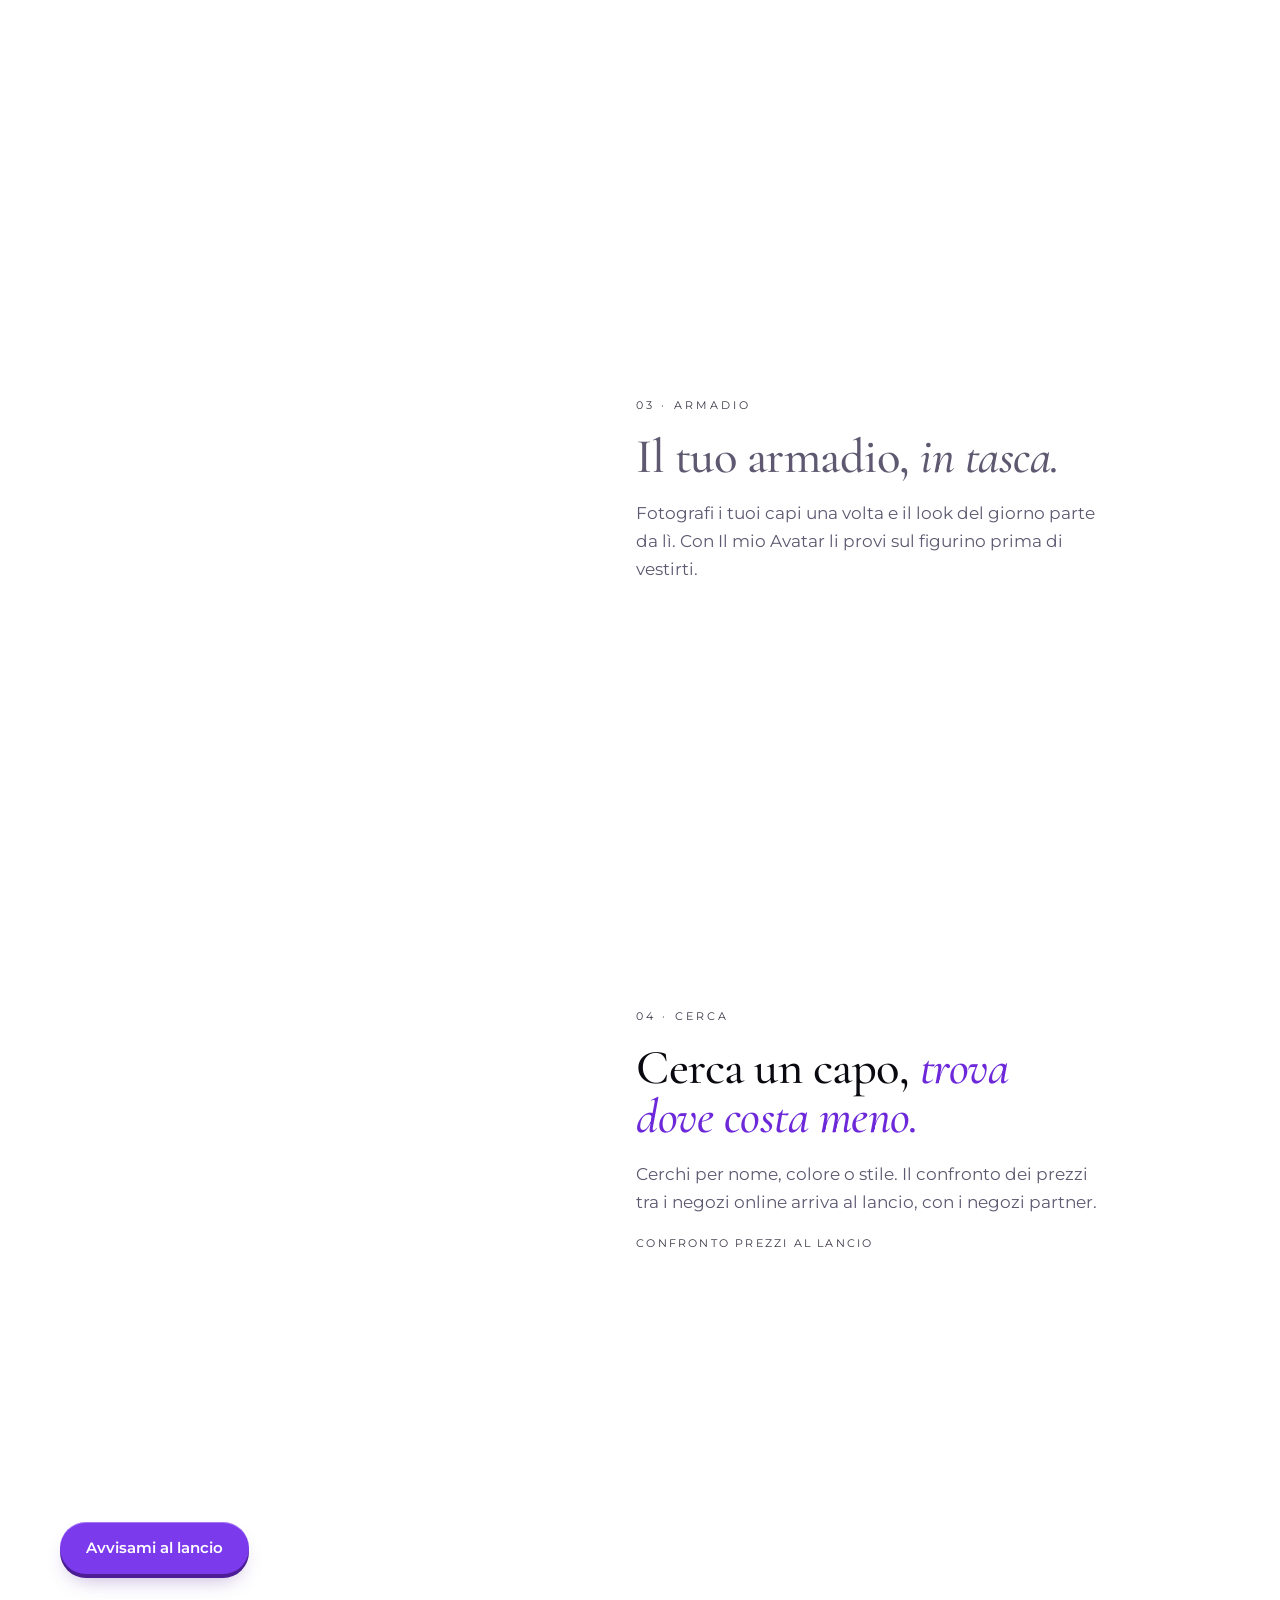
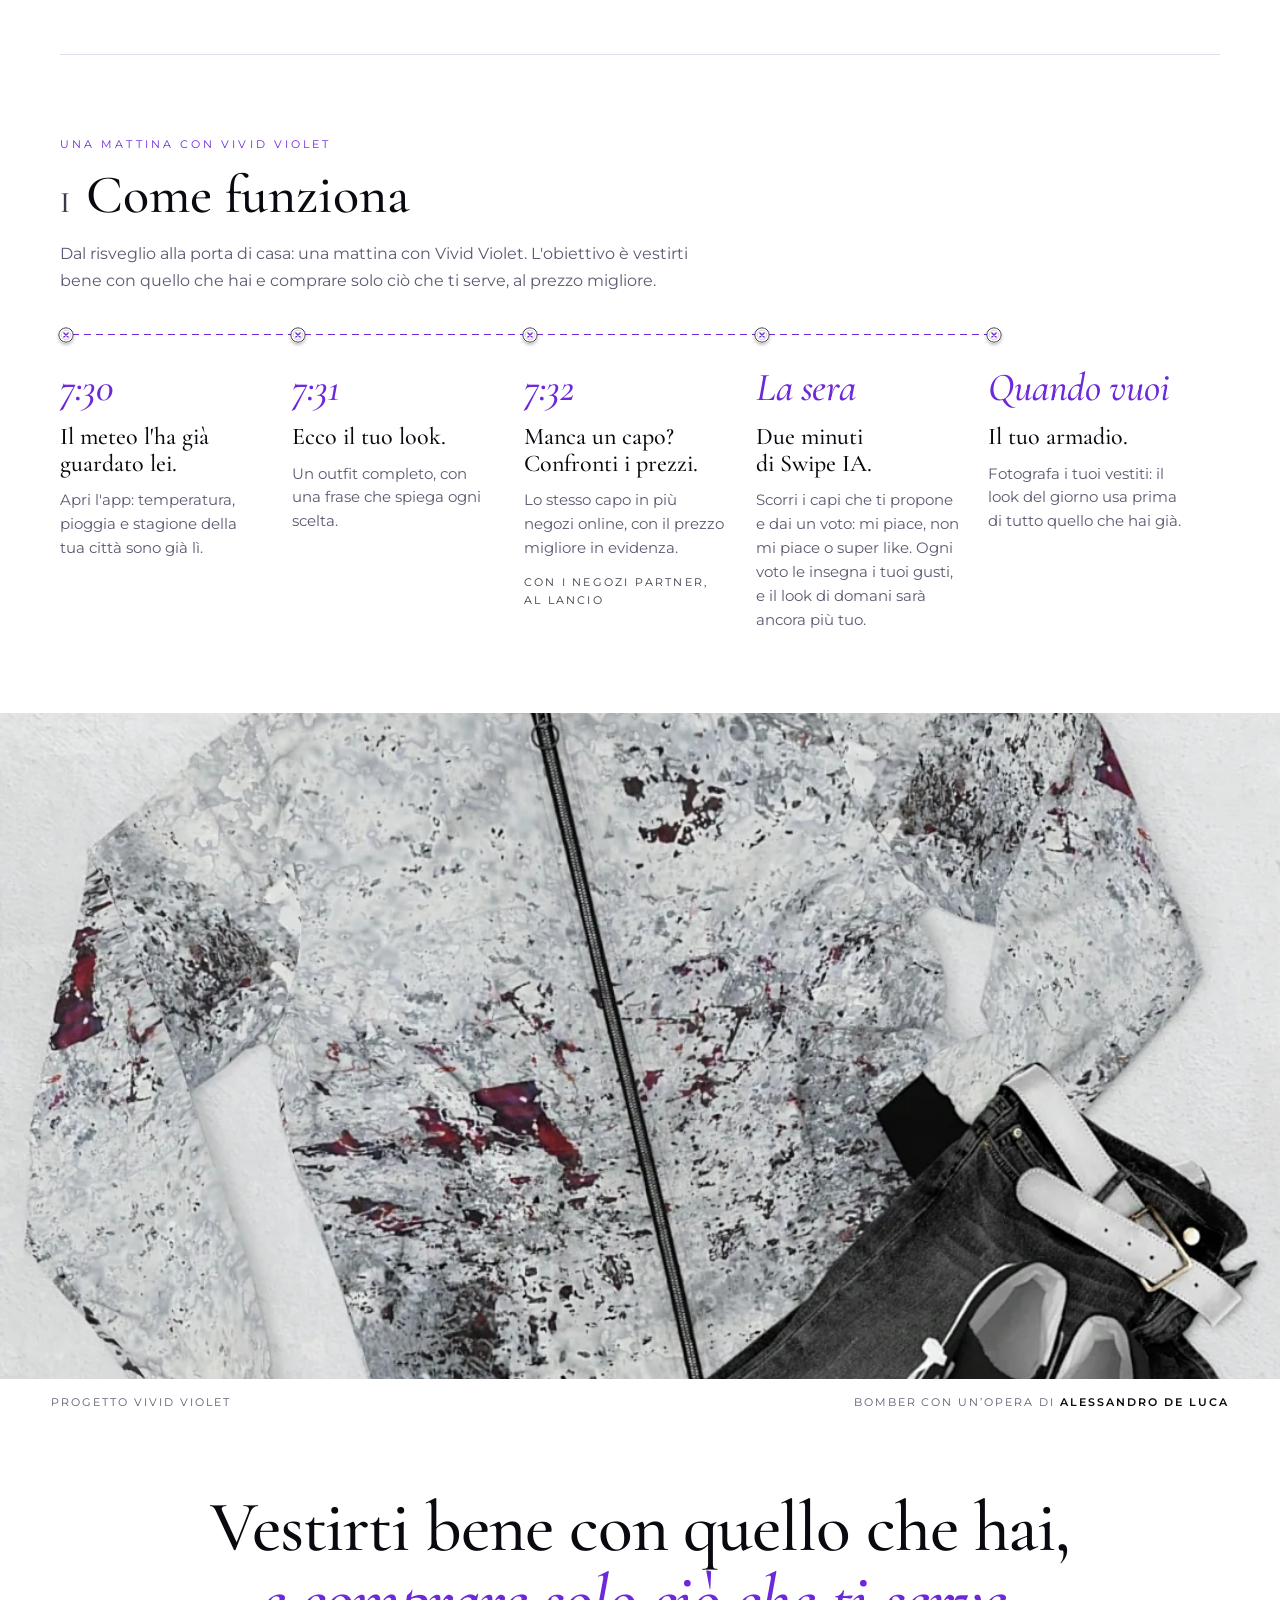
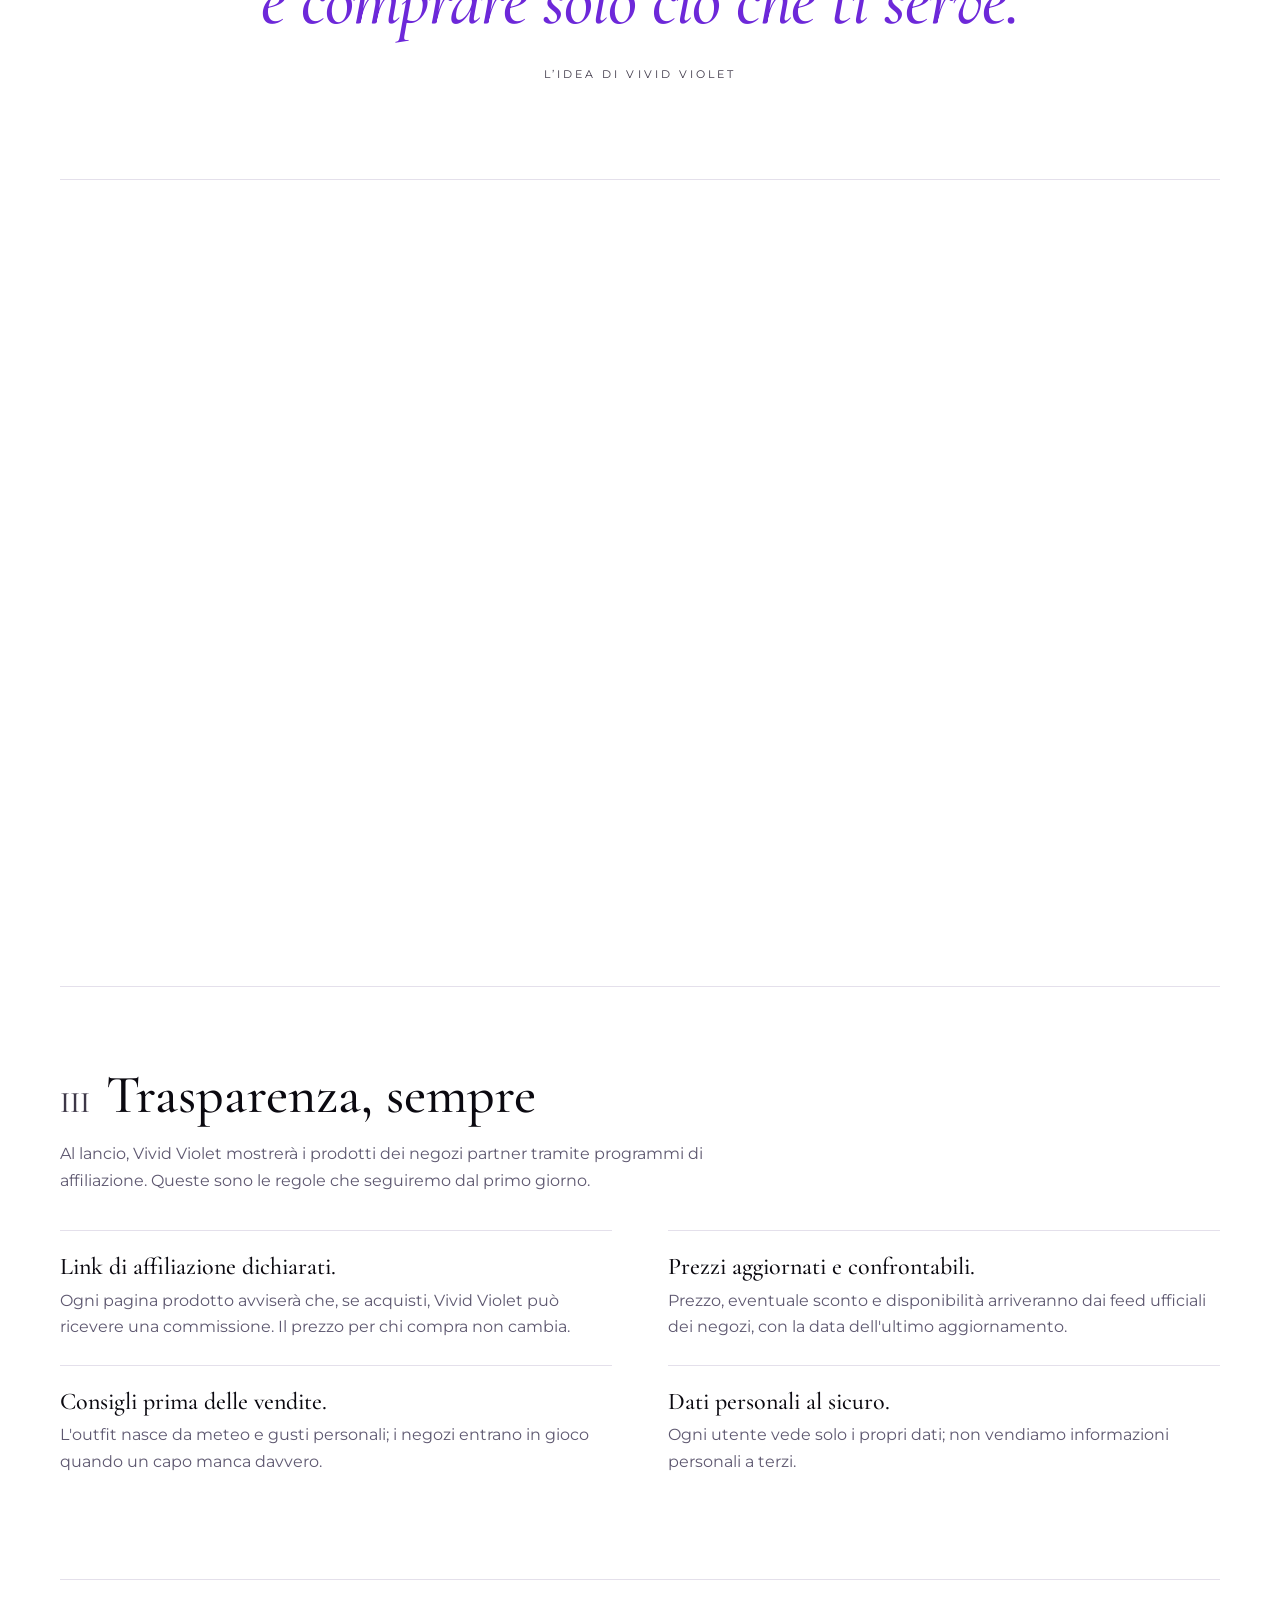
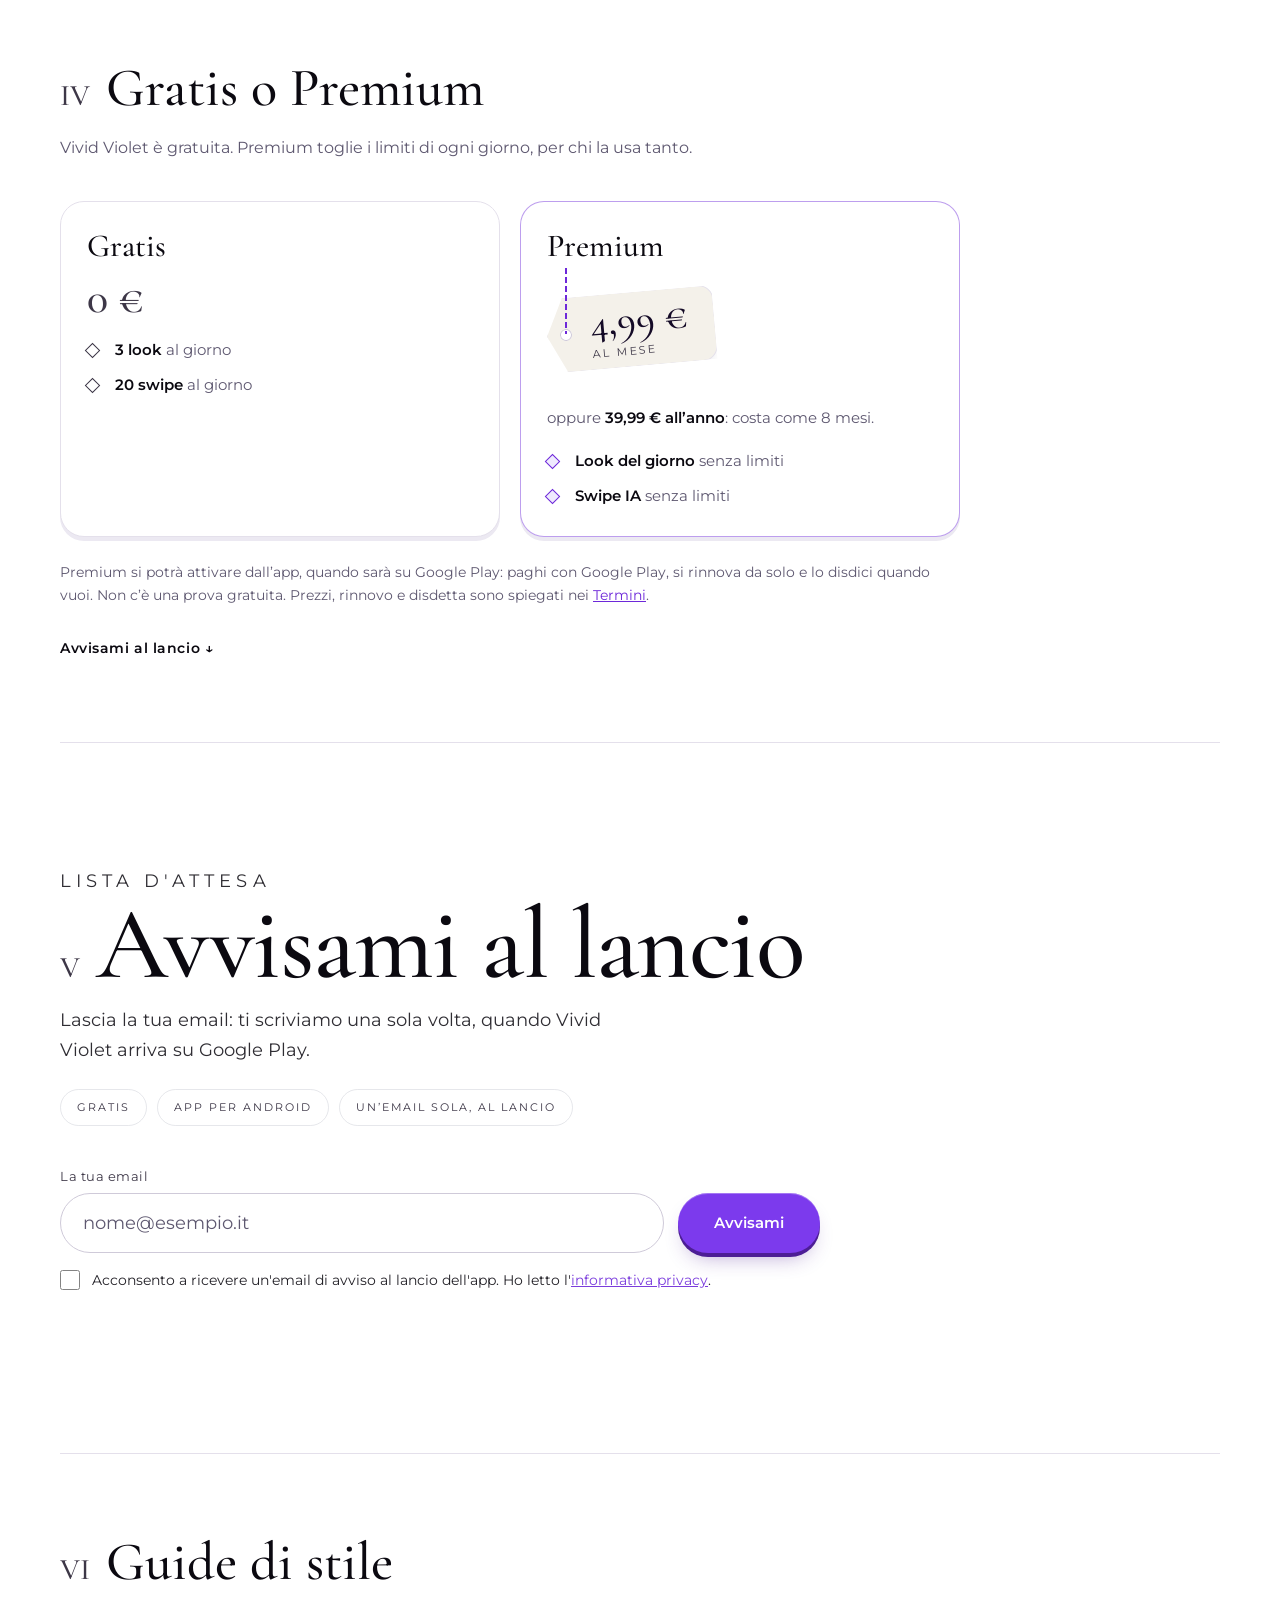
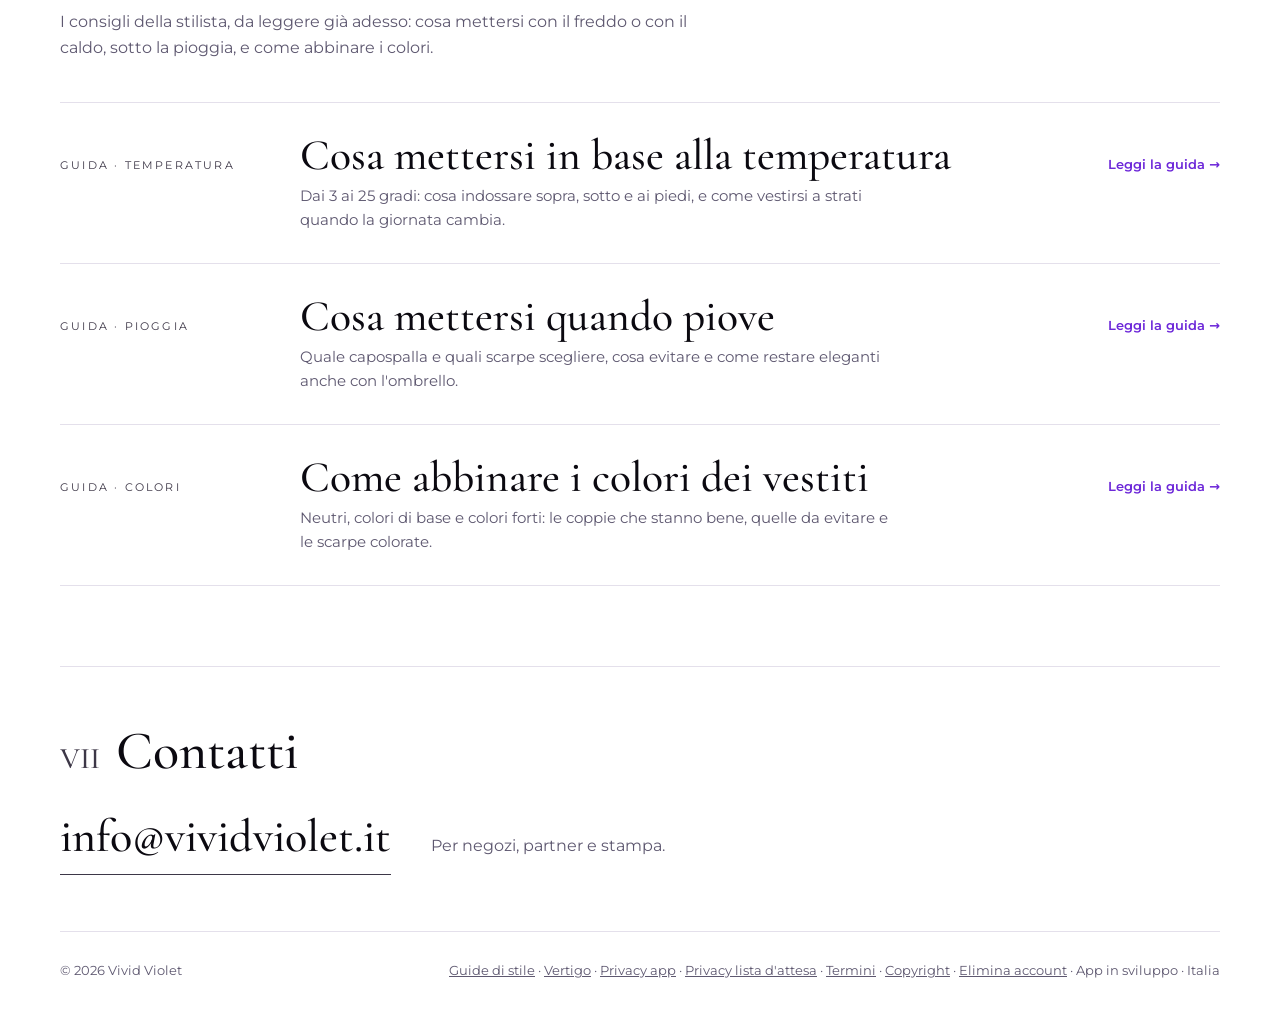
==== commit ab528d62: "Nuovo stile, tappa 5: rifinitura I passi spenti della sezione dell'app restano leggibili (cambia il " ====
--- a/index.html
+++ b/index.html
@@ -124,21 +124,6 @@
   .pulsante.contorno:active { transform: translateY(3px); box-shadow: 0 1px 0 rgba(167,139,250,.28); }
   .pulsante:disabled { opacity: .6; cursor: progress; transform: none; }
 
-  /* --- I telefoni con le schermate vere --- */
-  .telefoni { display: grid; grid-template-columns: repeat(3, 1fr); gap: 28px; padding: 36px 0 72px; align-items: end; }
-  /* Telefoni in 3D: ogni telefono ha la sua prospettiva; l'inclinazione
-     (--inclina, --gira) la cambia il codice in fondo alla pagina, seguendo
-     il mouse o lo scorrimento. */
-  .telefono { margin: 0; display: grid; gap: 14px; justify-items: center; perspective: 1400px; }
-  .telefono .cornice { position: relative; width: min(300px, 100%); aspect-ratio: 9 / 19.5; border-radius: 40px; padding: 10px; background: linear-gradient(150deg, #1A1724, #050407 40%); border: 1px solid var(--bordo); box-shadow: inset 0 1px 0 rgba(255,255,255,.07), 0 50px 80px -30px rgba(0,0,0,.95); transform: rotateX(var(--inclina, 0deg)) rotateY(var(--gira, 0deg)); transition: transform .35s cubic-bezier(.2,.7,.2,1); }
-  /* riflesso sul vetro, che scorre con l'inclinazione */
-  .telefono .cornice::after { content: ""; position: absolute; inset: 0; border-radius: inherit; pointer-events: none; background: linear-gradient(110deg, rgba(255,255,255,0) 35%, rgba(255,255,255,.08) 47%, rgba(255,255,255,0) 60%); background-size: 260% 100%; background-position: var(--gx, 35%) 0; transition: background-position .35s; }
-  .telefono:nth-child(2) .cornice { top: -28px; }
-  .telefono .schermo { width: 100%; height: 100%; border-radius: 31px; overflow: hidden; background: linear-gradient(180deg, #07060A, var(--viola-profondo)); display: grid; place-items: center; }
-  .telefono .schermo img { width: 100%; height: 100%; object-fit: cover; object-position: top; }
-  .telefono .schermo svg { width: 64px; fill: var(--viola); opacity: .5; }
-  .telefono figcaption { font-size: 12px; letter-spacing: .2em; text-transform: uppercase; color: var(--argento); }
-
   /* --- Apertura a due colonne su computer: il titolo e la tavola col figurino --- */
 
   /* --- Sezioni --- */
@@ -234,7 +219,6 @@
   html[data-tema="giorno"] .pulsante.pieno:active { box-shadow: inset 0 1px 0 rgba(255,255,255,.3), 0 1px 0 #4C1D95, 0 4px 10px -4px rgba(76,29,149,.4); }
   html[data-tema="giorno"] .pulsante.contorno { border-color: #0B0910; color: #0B0910; background: #FFFFFF; box-shadow: 0 4px 0 #0B0910; }
   html[data-tema="giorno"] .pulsante.contorno:active { box-shadow: 0 1px 0 #0B0910; }
-  html[data-tema="giorno"] .telefono .cornice { box-shadow: inset 0 1px 0 rgba(255,255,255,.07), 0 40px 60px -30px rgba(30,20,50,.5); }
   html[data-tema="giorno"] .momento::before { background-image: url("data:image/svg+xml,%3Csvg xmlns='http://www.w3.org/2000/svg' viewBox='0 0 16 16'%3E%3Ccircle cx='8' cy='8' r='7.2' fill='%23FFFFFF' stroke='%233D3747' stroke-width='1'/%3E%3Ccircle cx='8' cy='8' r='4.8' fill='none' stroke='%233D3747' stroke-opacity='.35' stroke-width='.6'/%3E%3Cpath d='M5.9 5.9 10.1 10.1M10.1 5.9 5.9 10.1' stroke='%236D28D9' stroke-width='1.4' stroke-linecap='round'/%3E%3C/svg%3E"); box-shadow: 0 2px 3px rgba(30,20,50,.25); }
   html[data-tema="giorno"] .guida { background: #FFFFFF; box-shadow: 0 4px 0 #ECE9F2; }
   html[data-tema="giorno"] .guida:hover { border-color: rgba(109,40,217,.5); }
@@ -391,9 +375,10 @@
     .passi-app { gap: 0; }
     .passo-app { min-height: min(72vh, 640px); }
     .schermo-passo { display: none; }
-    /* il passo che stai leggendo è acceso, gli altri in secondo piano (solo se lo script è partito: .vivo) */
-    .corpo-app.vivo .passo-app { opacity: .38; transition: opacity .5s ease; }
-    .corpo-app.vivo .passo-app.attivo { opacity: 1; }
+    /* il passo che stai leggendo è acceso, gli altri in secondo piano ma sempre leggibili (solo se lo script è partito: .vivo) */
+    .corpo-app.vivo .passo-app h3, .corpo-app.vivo .passo-app h3 em { color: var(--tenue); transition: color .5s ease; }
+    .corpo-app.vivo .passo-app.attivo h3 { color: var(--testo); }
+    .corpo-app.vivo .passo-app.attivo h3 em { color: var(--viola-chiaro); }
   }
   @media (prefers-reduced-motion: no-preference) {
     .fisso .schermo img { transition: opacity .55s ease, translate .55s cubic-bezier(.2,.7,.2,1); translate: 0 14px; }
@@ -479,15 +464,6 @@
     .momento::before { left: -7px; top: 8px; }
     .momento:last-child { padding-bottom: 0; }
     .trasparenza, .attesa, .guide { grid-template-columns: 1fr; }
-    .telefoni { gap: 16px; }
-    .telefono .cornice { border-radius: 30px; padding: 7px; }
-    .telefono .schermo { border-radius: 24px; }
-  }
-  @media (max-width: 640px) {
-    /* i telefoni diventano un carosello da scorrere col dito */
-    .telefoni { display: flex; overflow-x: auto; scroll-snap-type: x mandatory; scrollbar-width: none; gap: 18px; padding: 24px 20px 56px; margin: 0 -20px; }
-    .telefono { flex: 0 0 min(72%, 270px); scroll-snap-align: center; }
-    .telefono:nth-child(2) .cornice { top: 0; }
   }
   @media (max-width: 520px) {
     /* sul telefono resta il monogramma VV: il nome è subito sotto, e il link lo dice al lettore di schermo */
@@ -501,14 +477,10 @@
     section { padding: 60px 0; }
   }
   @media (prefers-reduced-motion: no-preference) {
-    .telefono .cornice { animation: entra 900ms cubic-bezier(.2,.7,.2,1) both; }
-    .telefono:nth-child(2) .cornice { animation-delay: 120ms; }
-    .telefono:nth-child(3) .cornice { animation-delay: 240ms; }
-    .marchio .tessera::after { animation: lucida 7s ease-in-out 1.5s infinite; }
+    .marchio .tessera::after { animation: lucida 1.4s ease-in-out 1.2s both; } /* una volta sola: niente animazioni continue */
     .menu-guide[open] .tendina { animation: apri .18s ease-out; }
     @keyframes apri { from { opacity: 0; translate: 0 -6px; } }
-    @keyframes lucida { 0% { transform: translateX(-60%); } 18%, 100% { transform: translateX(60%); } }
-    @keyframes entra { from { opacity: 0; translate: 0 18px; } to { opacity: 1; translate: 0 0; } }
+    @keyframes lucida { from { transform: translateX(-60%); } to { transform: translateX(60%); } }
 
     /* "Come funziona" si cuce quando arriva sullo schermo: filo, bottone e icona, un momento dopo l'altro */
     html.anima .mattina .momento::after { clip-path: inset(0 100% 0 0); transition: clip-path .4s linear calc(var(--i) * .32s); }
@@ -607,6 +579,8 @@
       @keyframes parallasse-larga { from { object-position: 50% 30%; } to { object-position: 50% 56%; } }
       /* il manifesto e i titoli delle sezioni salgono appena entrano */
       .manifesto p, .attesa h2 { animation: sale-blocco linear both; animation-timeline: view(); animation-range: entry 0% entry 70%; }
+      /* tappa 5: anche i titoli delle sezioni salgono appena entrano, una volta sola e senza fermare la lettura */
+      main > section > .titolo-sezione, .banda-app h2, .frase-tavola, .trasparenza .titolo-sezione { animation: sale-blocco linear both; animation-timeline: view(); animation-range: entry 0% entry 60%; }
       @keyframes sale-blocco { from { opacity: 0; translate: 0 28px; } to { opacity: 1; translate: 0 0; } }
     }
   }
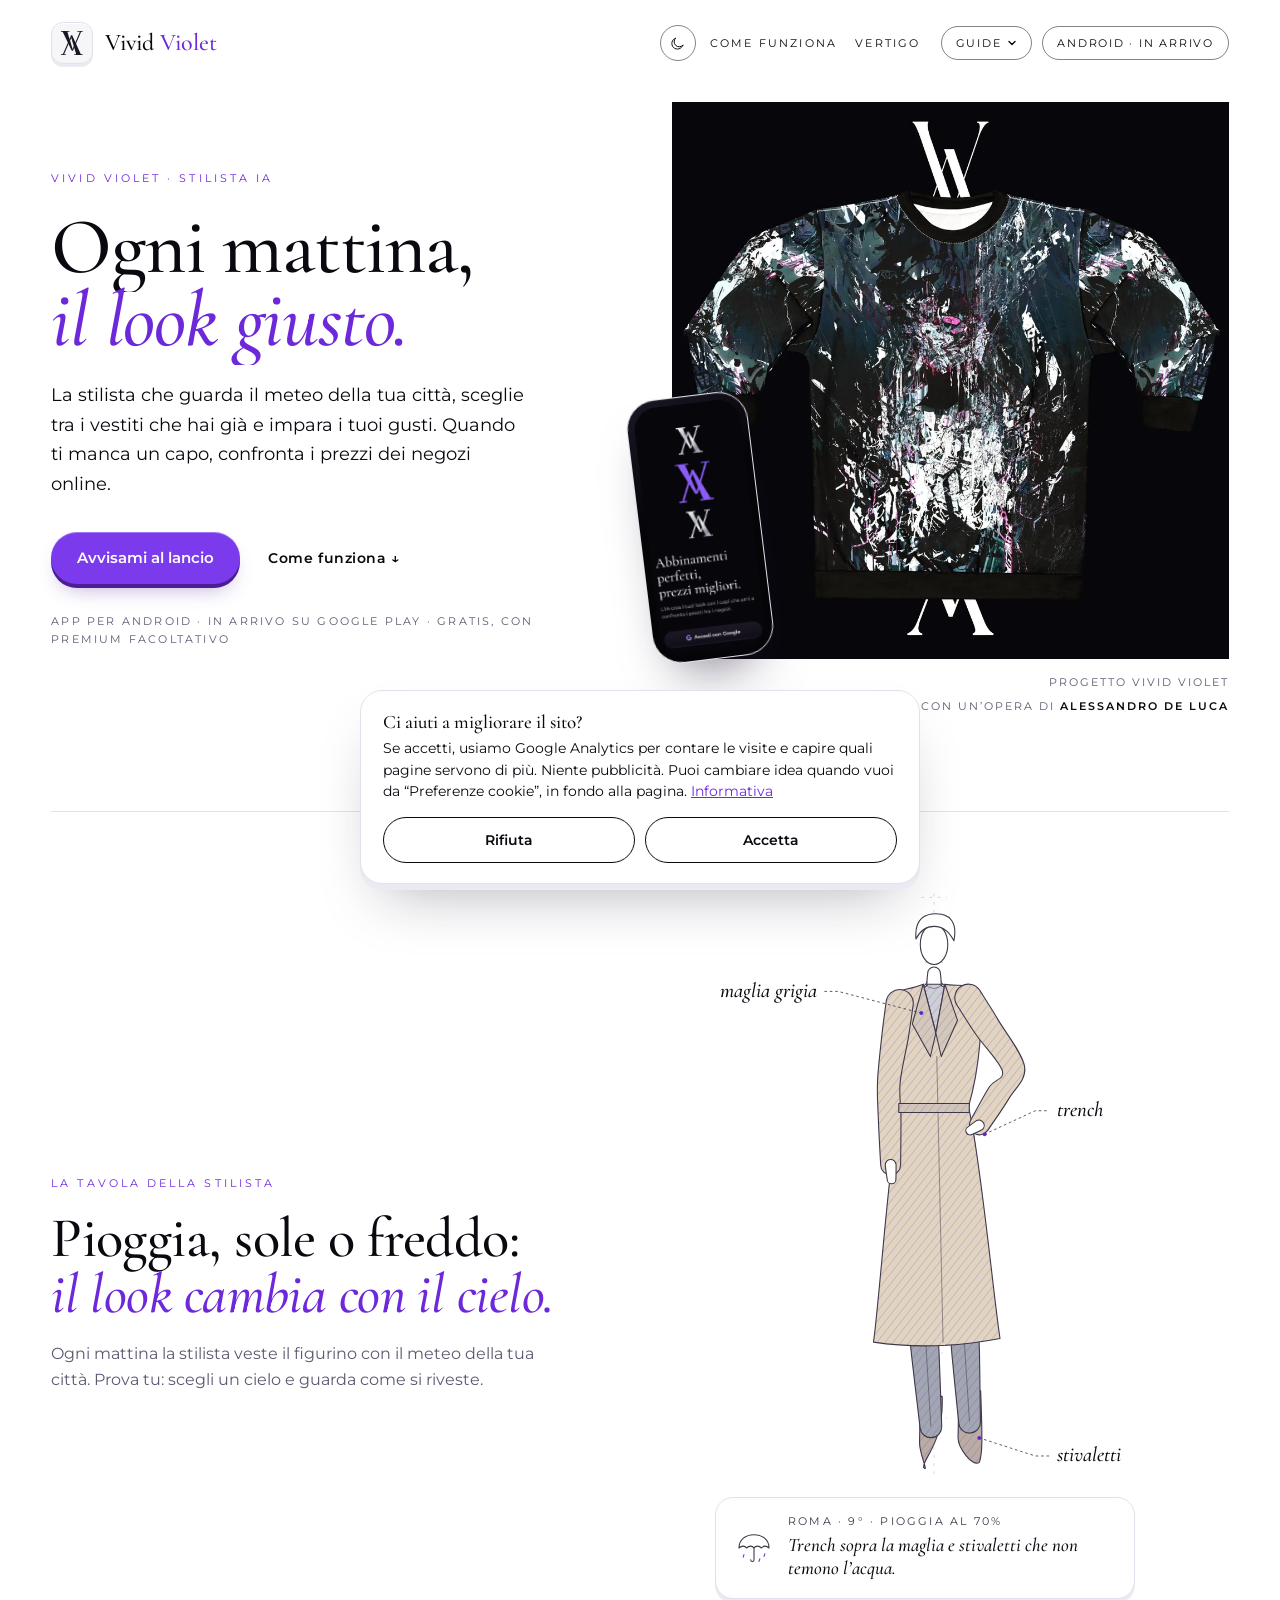
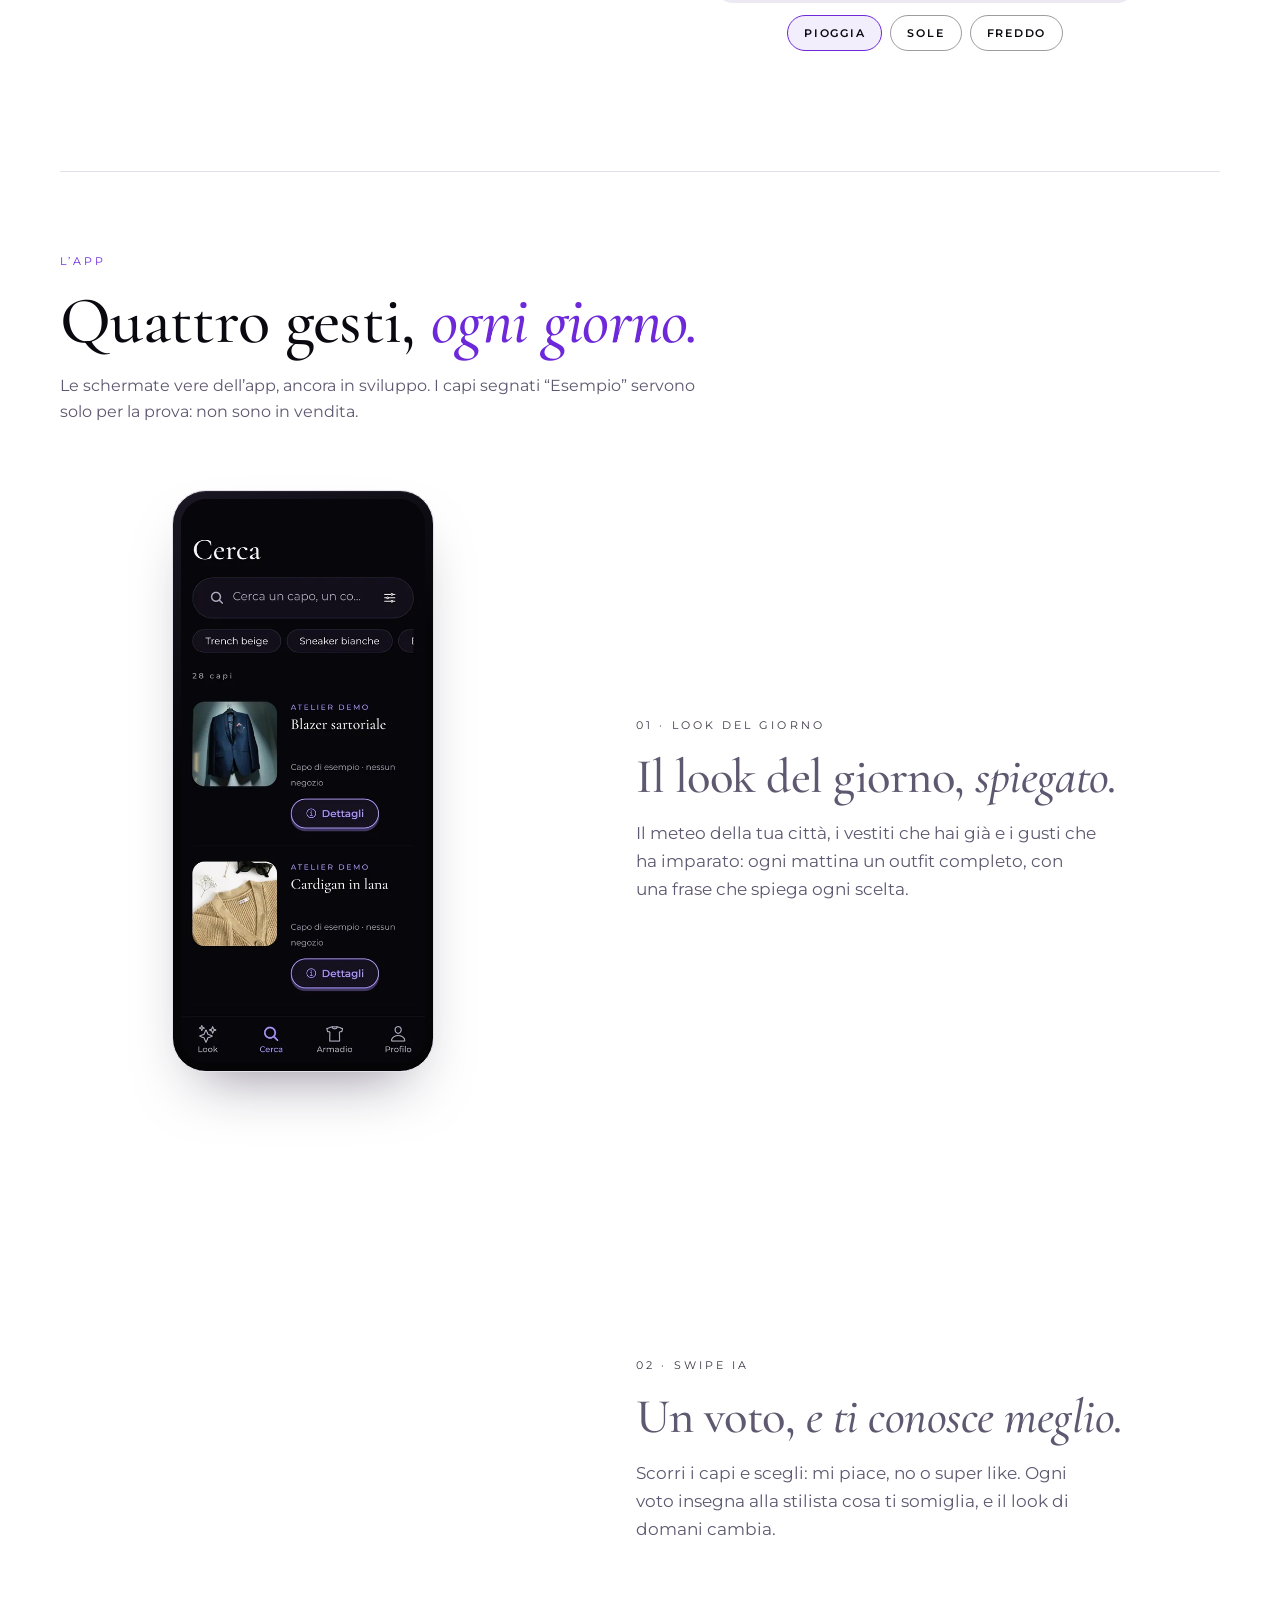
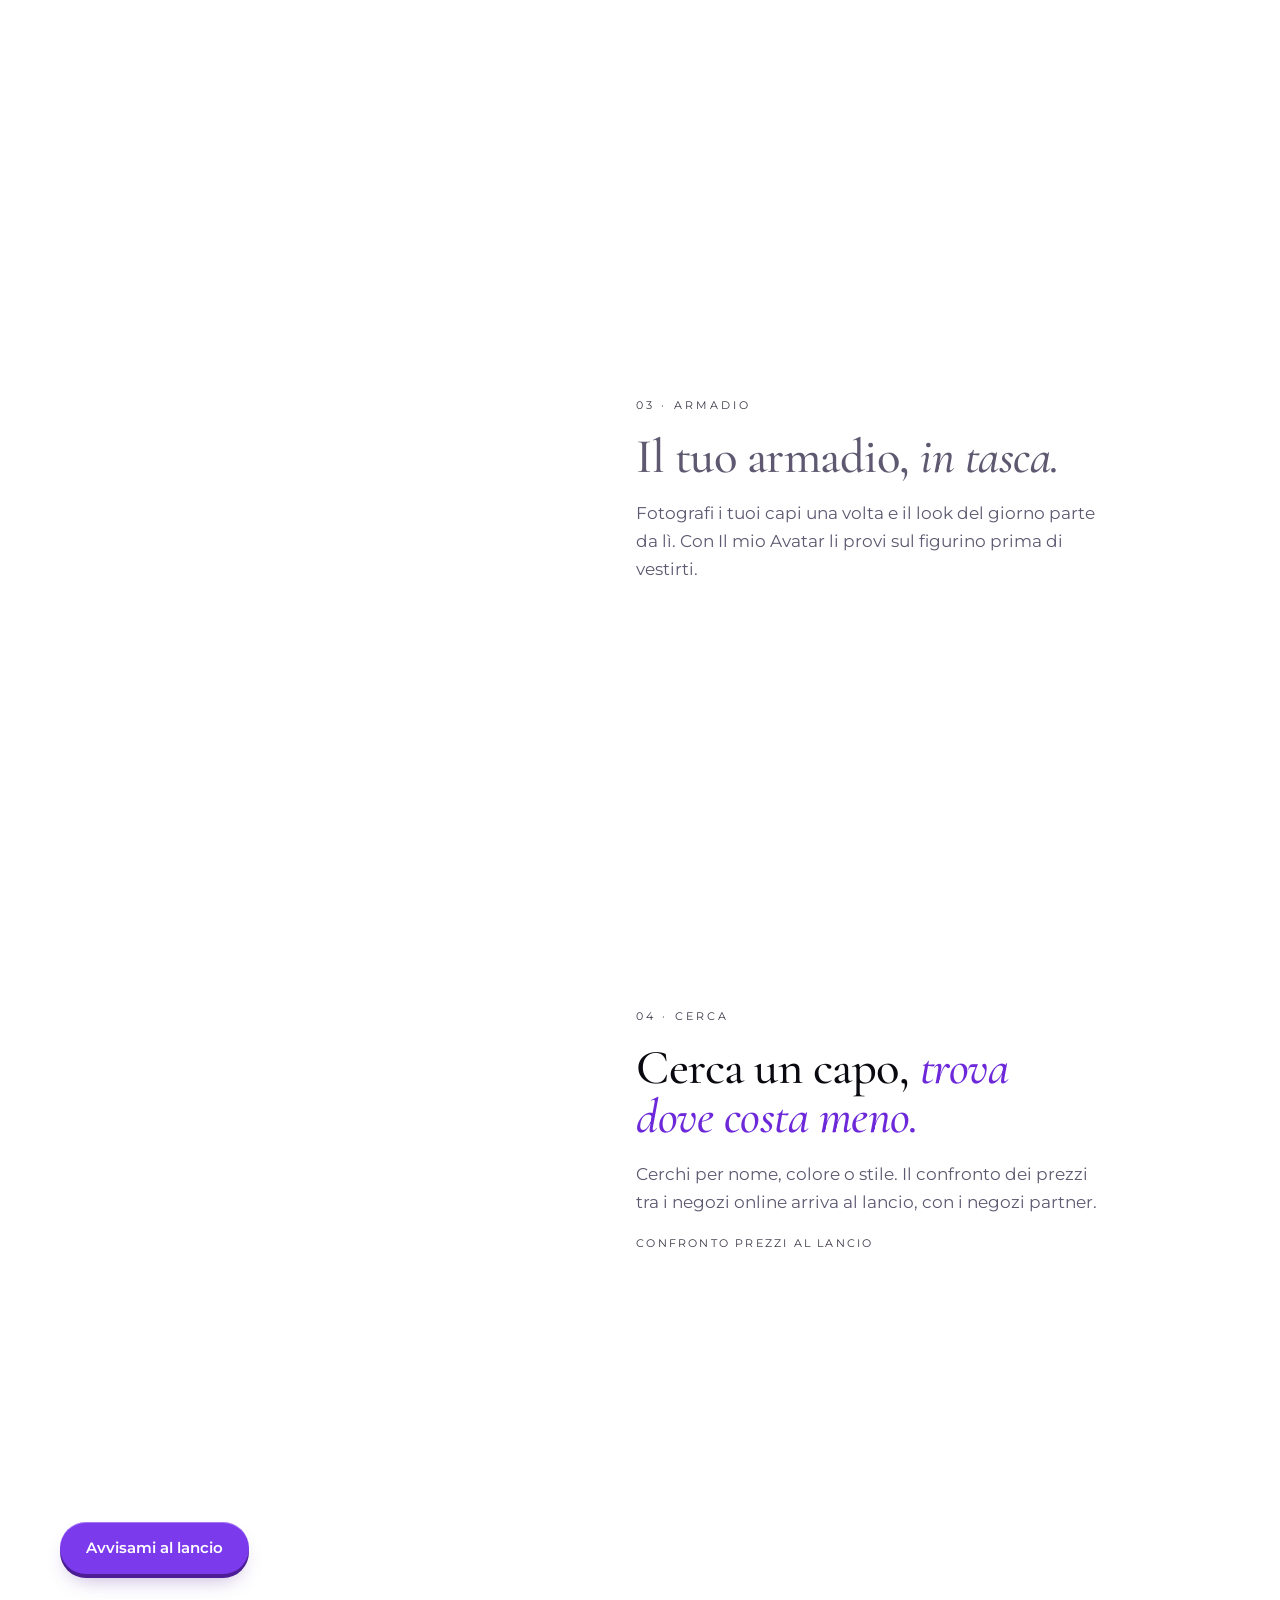
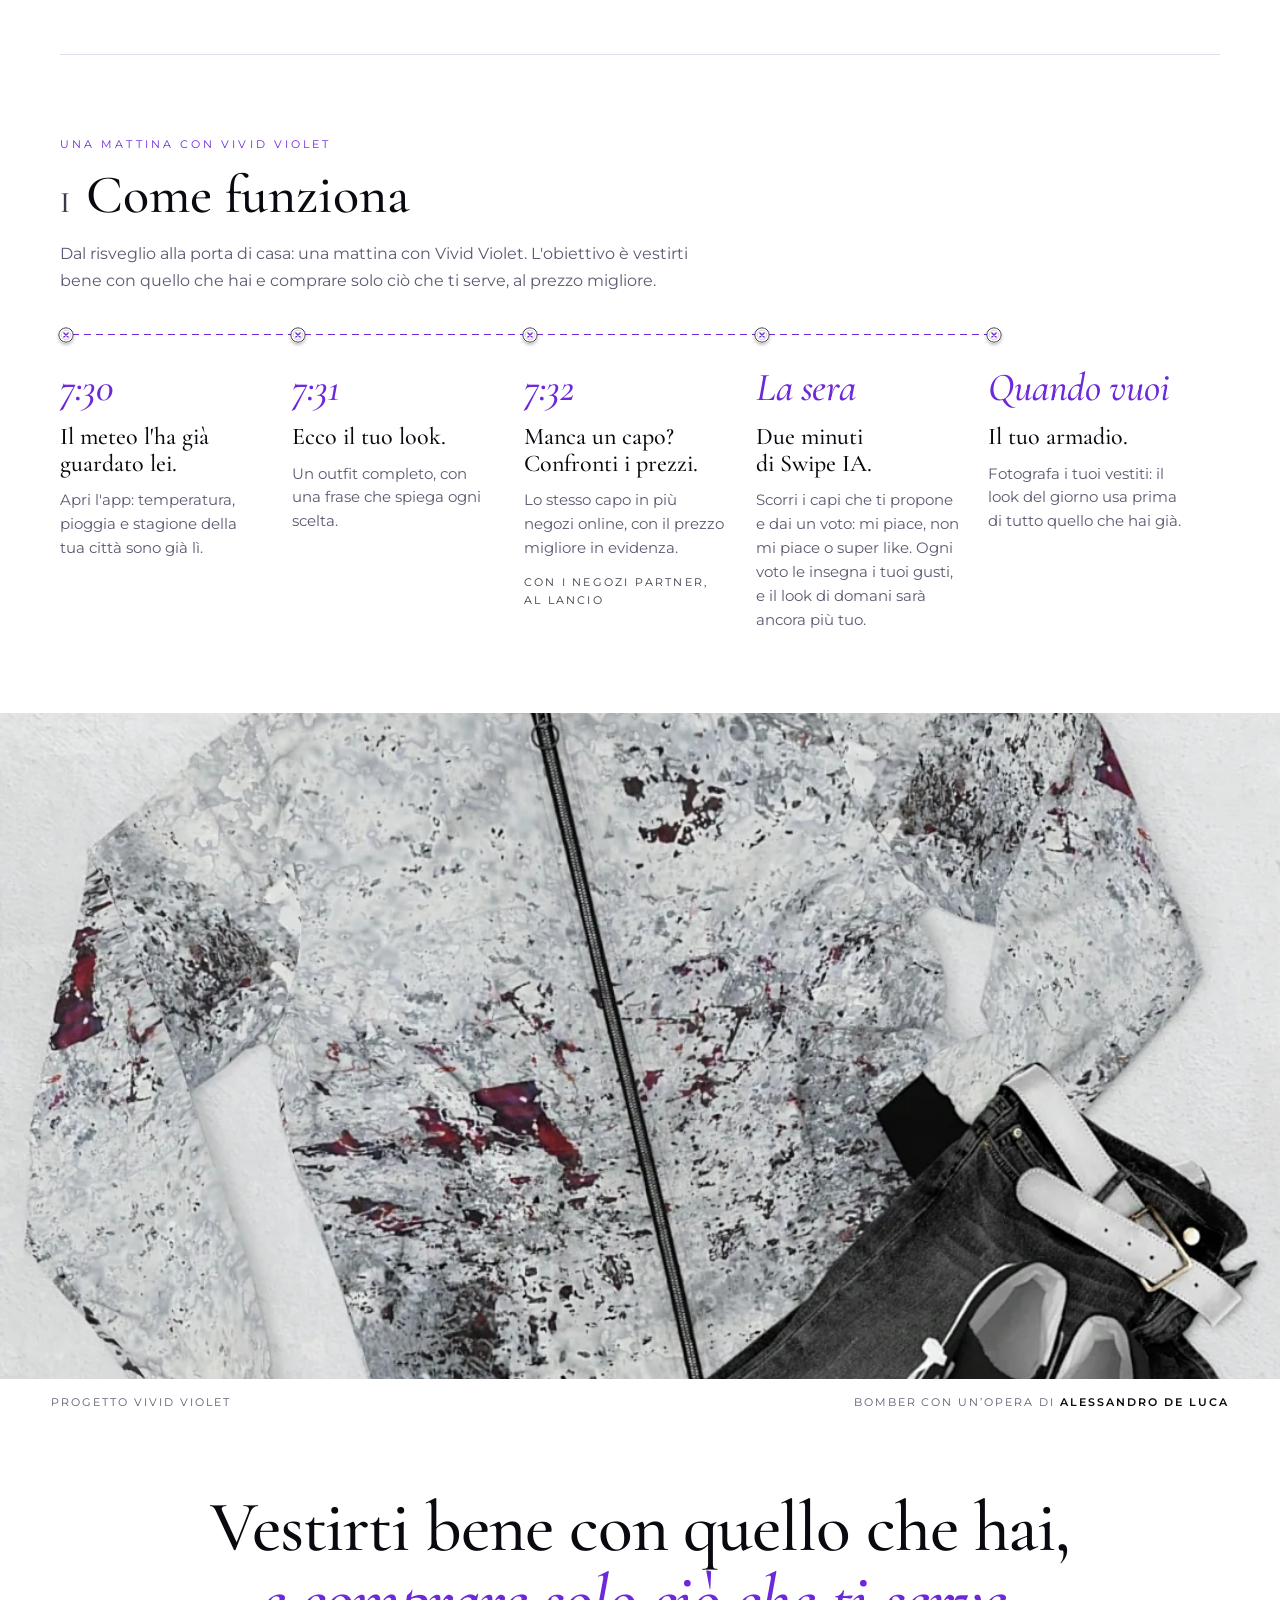
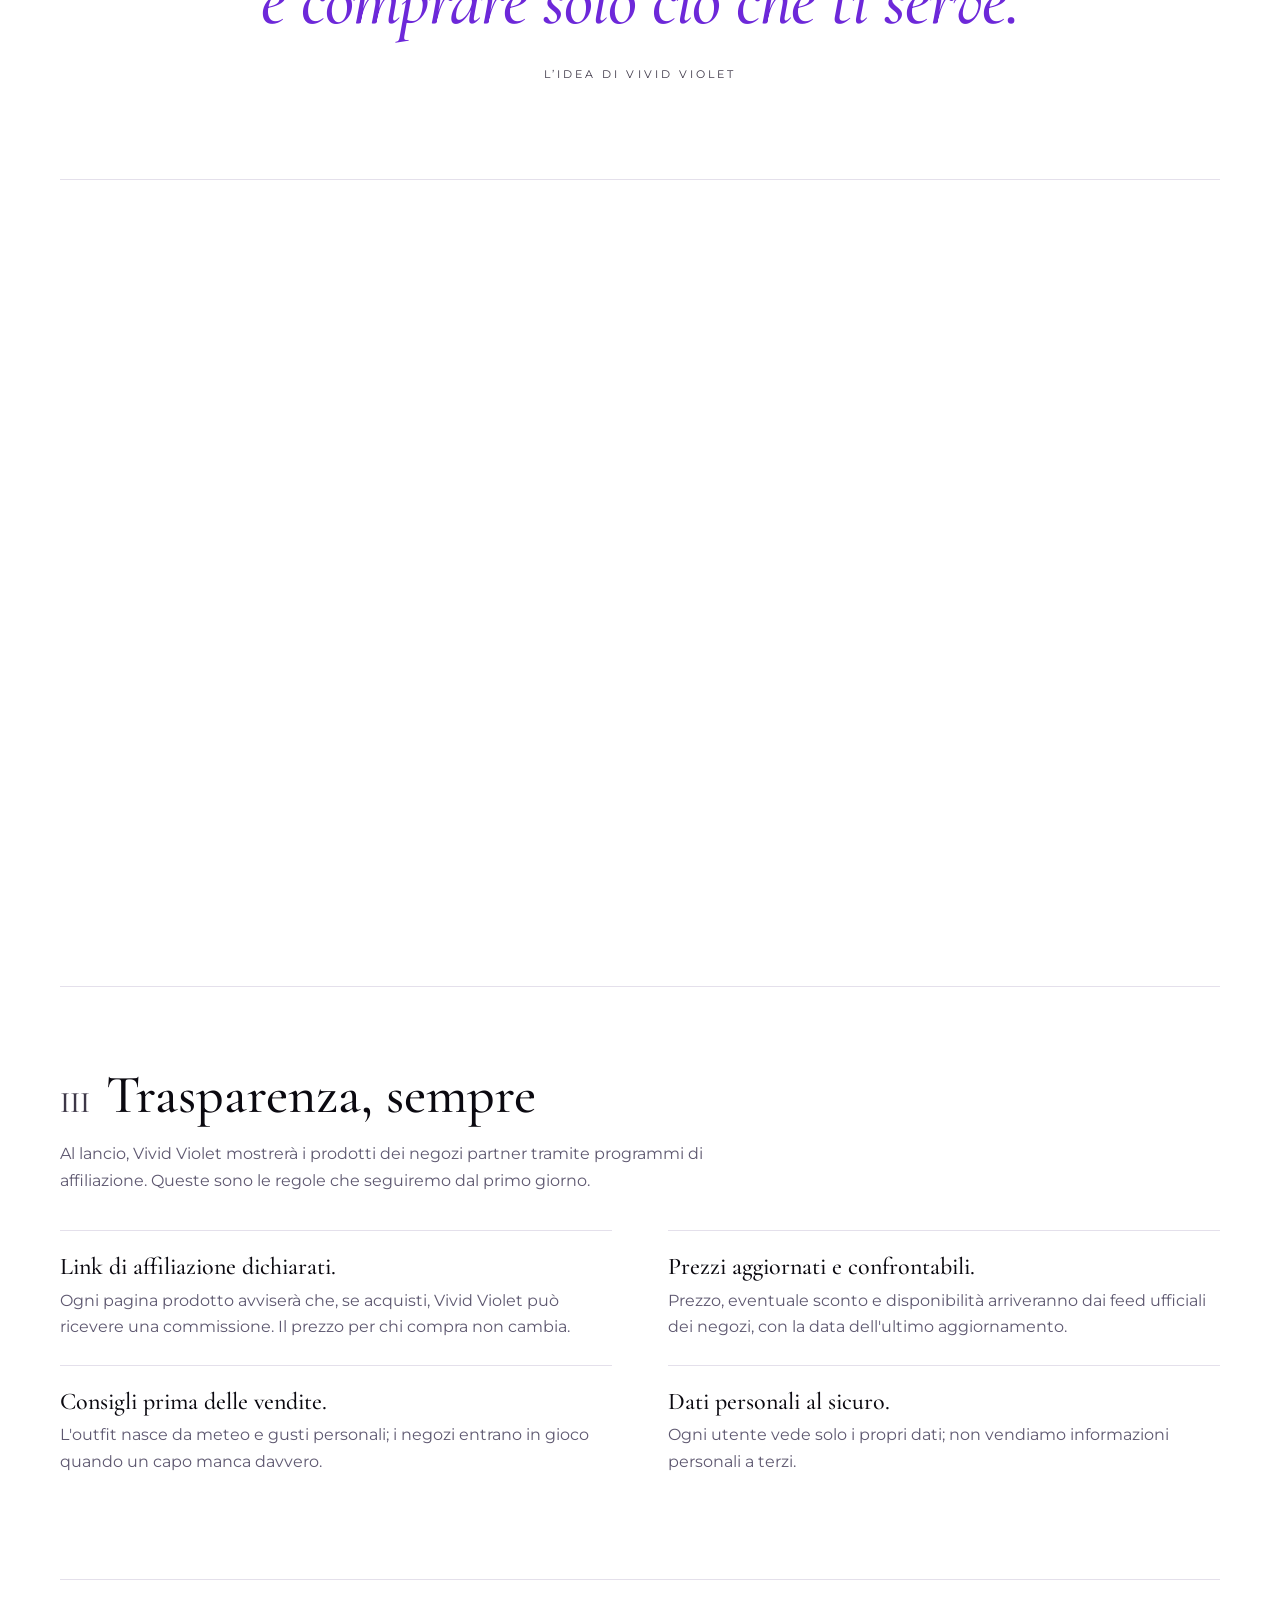
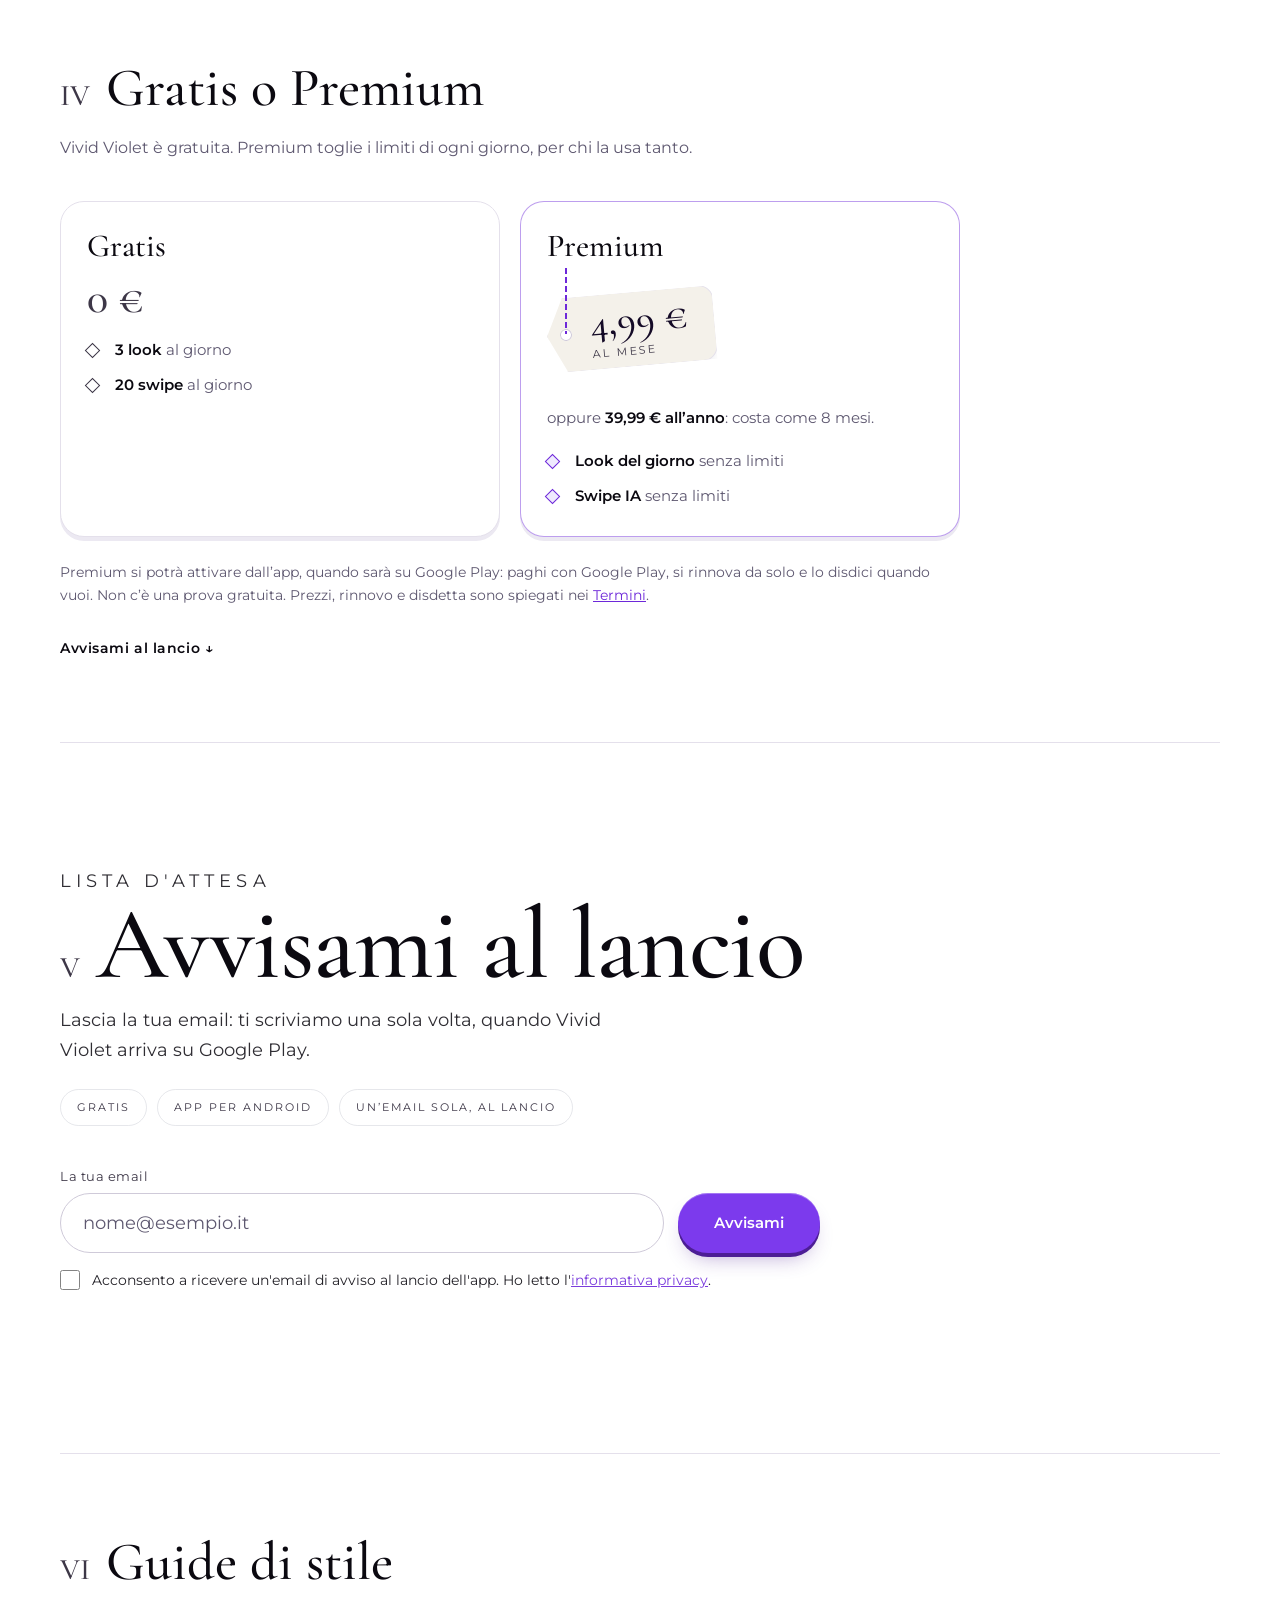
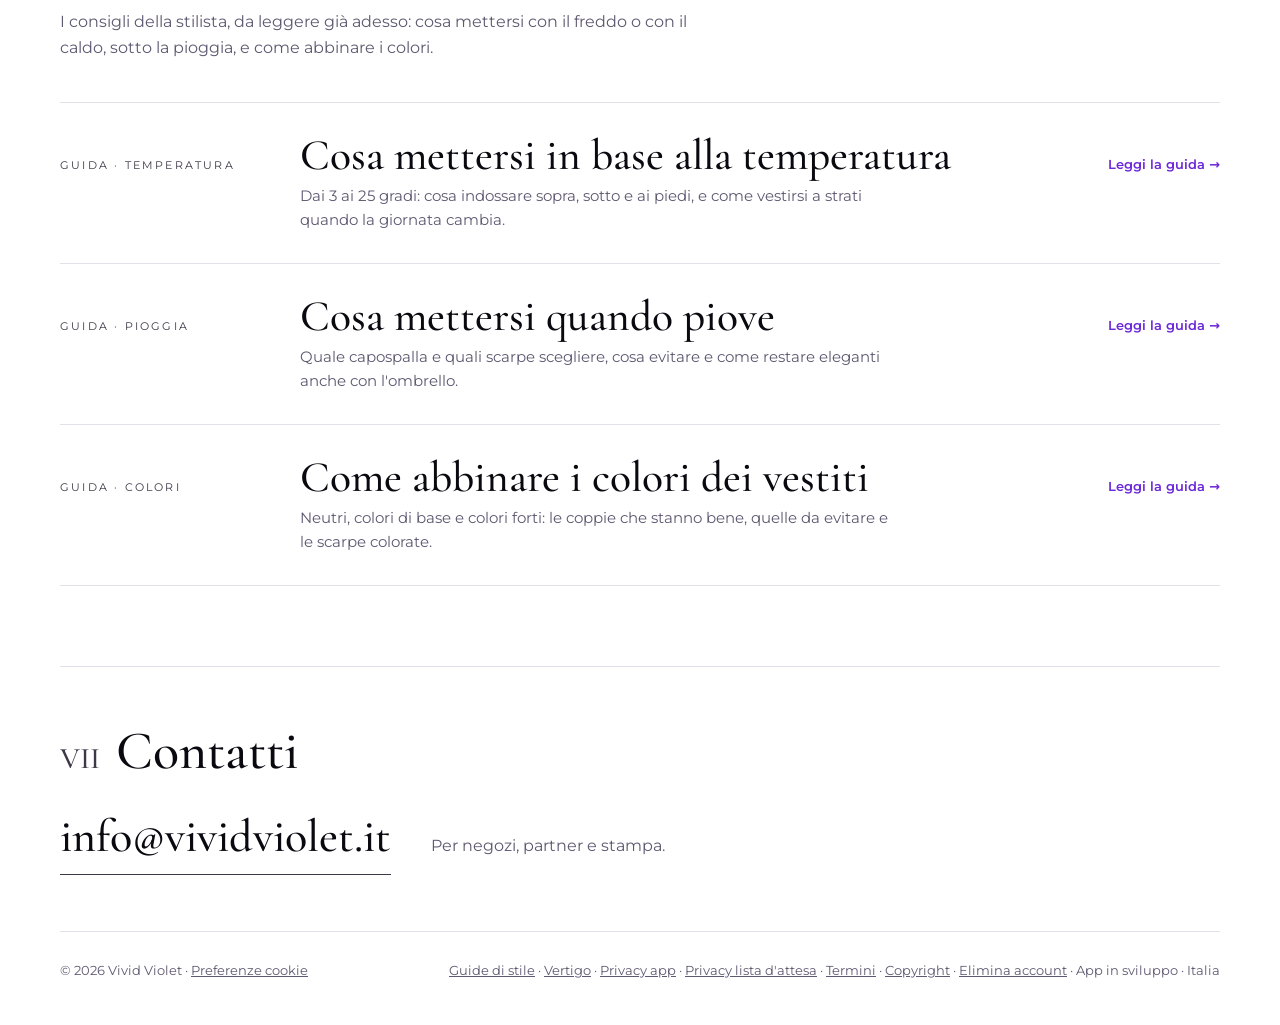
==== commit 65d15119: "Statistiche con Google Analytics 4, solo con il consenso Banner "Rifiuta / Accetta" (stesso peso) su" ====
--- a/index.html
+++ b/index.html
@@ -3,7 +3,7 @@
 <head>
 <meta charset="utf-8">
 <meta name="viewport" content="width=device-width, initial-scale=1">
-<meta http-equiv="Content-Security-Policy" content="default-src 'self'; script-src 'self'; style-src 'self' 'unsafe-inline'; img-src 'self' data:; font-src 'self'; connect-src 'self' https://uuwzkvhpurxhmwomjzbr.supabase.co; form-action 'self'; base-uri 'self'; object-src 'none'; upgrade-insecure-requests">
+<meta http-equiv="Content-Security-Policy" content="default-src 'self'; script-src 'self' https://www.googletagmanager.com; style-src 'self' 'unsafe-inline'; img-src 'self' data: https://*.google-analytics.com https://*.googletagmanager.com; font-src 'self'; connect-src 'self' https://uuwzkvhpurxhmwomjzbr.supabase.co https://*.google-analytics.com https://*.analytics.google.com https://*.googletagmanager.com; form-action 'self'; base-uri 'self'; object-src 'none'; upgrade-insecure-requests">
 <meta name="referrer" content="strict-origin-when-cross-origin">
 <!-- Con JavaScript attivo, la cucitura di "Come funziona" parte quando arriva sullo schermo -->
 <script src="inizio.js?v=1"></script>
@@ -13,6 +13,7 @@
 <meta name="theme-color" content="#0B0910">
 <!-- Modalità giorno/notte: si decide prima di disegnare la pagina (niente lampo) -->
 <script src="tema.js?v=1"></script>
+<script src="/consenso.js?v=1" defer></script>
 <link rel="canonical" href="https://vividviolet.it/">
 <!-- Anteprima quando il link viene condiviso (WhatsApp, Instagram, Telegram, Facebook...) -->
 <meta property="og:type" content="website">
@@ -921,7 +922,7 @@
   </footer>
 </div>
 
-<script src="sito.js?v=5"></script>
+<script src="sito.js?v=6"></script>
 <script src="eroe.js?v=1"></script>
 <script src="arte.js?v=2"></script>
 </body>
